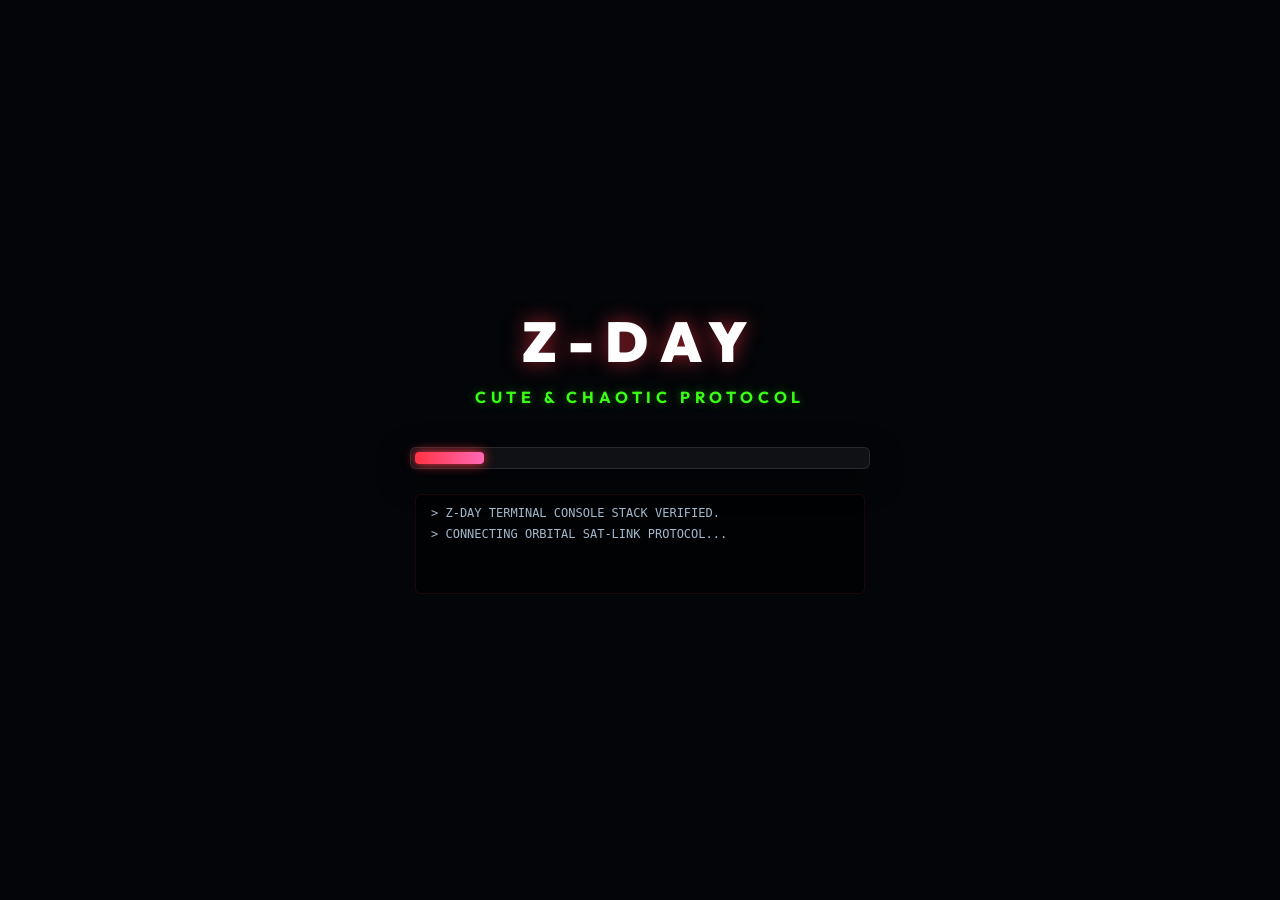
==== index.html @ b93581bf "Upload index.html" ====
<!DOCTYPE html>
<html lang="en">
<head>
    <meta charset="UTF-8">
    <meta name="viewport" content="width=device-width, initial-scale=1.0">
    <title>Z-Day: Cute & Chaotic - COD Zombies Edition</title>
    
    <!-- Google Fonts -->
    <link rel="preconnect" href="https://fonts.googleapis.com">
    <link rel="preconnect" href="https://fonts.gstatic.com" crossorigin>
    <link href="https://fonts.googleapis.com/css2?family=Outfit:wght@300;400;500;600;700;800;900&display=swap" rel="stylesheet">
    
    <style>
        :root {
            --bg-dark: #05080c;
            --bg-panel: rgba(12, 18, 30, 0.82);
            --accent-red: #ff3344;
            --accent-green: #39ff14;
            --accent-gold: #c5a059;
            --accent-pink: #ff69b4;
            --text-light: #f1f5f9;
            --text-muted: #64748b;
            --border-color: rgba(255, 51, 68, 0.15);
            --transition-smooth: all 0.25s cubic-bezier(0.16, 1, 0.3, 1);
        }

        body {
            margin: 0;
            padding: 0;
            background-color: var(--bg-dark);
            color: var(--text-light);
            font-family: 'Outfit', sans-serif;
            min-height: 100vh;
            overflow: hidden;
            user-select: none;
            background-image: 
                radial-gradient(circle at 50% 50%, rgba(255, 51, 68, 0.03) 0%, transparent 80%),
                radial-gradient(circle at 10% 90%, rgba(57, 255, 20, 0.02) 0%, transparent 60%);
        }

        /* Screen States */
        .screen {
            position: fixed;
            top: 0;
            left: 0;
            width: 100%;
            height: 100%;
            display: flex;
            flex-direction: column;
            align-items: center;
            justify-content: center;
            z-index: 10;
            transition: opacity 0.5s ease, visibility 0.5s ease;
            box-sizing: border-box;
        }

        .screen.hidden {
            opacity: 0;
            visibility: hidden;
            pointer-events: none;
        }

        /* 1. LOADING SCREEN */
        #loading-screen {
            background-color: #030508;
            padding: 30px;
        }

        .loading-title-glow {
            font-size: 3.5rem;
            font-weight: 900;
            letter-spacing: 0.2em;
            text-transform: uppercase;
            margin: 0 0 10px 0;
            color: #FFF;
            text-shadow: 0 0 20px rgba(255, 51, 68, 0.6);
            text-align: center;
        }

        .loading-subtitle {
            font-size: 1rem;
            letter-spacing: 0.3em;
            text-transform: uppercase;
            color: var(--accent-green);
            margin: 0 0 40px 0;
            text-shadow: 0 0 10px rgba(57, 255, 20, 0.4);
            font-weight: 700;
        }

        .loader-container {
            width: 450px;
            background: rgba(255, 255, 255, 0.05);
            border: 1px solid rgba(255, 255, 255, 0.1);
            padding: 4px;
            border-radius: 6px;
            box-shadow: 0 10px 30px rgba(0,0,0,0.5);
            margin-bottom: 25px;
        }

        .loader-fill {
            height: 12px;
            width: 0%;
            background: linear-gradient(90deg, var(--accent-red), var(--accent-pink));
            border-radius: 4px;
            box-shadow: 0 0 12px var(--accent-red);
            transition: width 0.1s linear;
        }

        .console-log {
            width: 450px;
            height: 100px;
            background: rgba(0, 0, 0, 0.6);
            border: 1px solid rgba(255, 51, 68, 0.1);
            border-radius: 6px;
            padding: 10px 15px;
            box-sizing: border-box;
            font-family: monospace;
            font-size: 0.75rem;
            color: #a3b8cc;
            overflow-y: hidden;
            display: flex;
            flex-direction: column;
            gap: 4px;
        }

        .console-line {
            margin: 0;
            line-height: 1.4;
        }

        .console-line.green {
            color: var(--accent-green);
        }

        /* 2. ARSENAL SELECTOR SCREEN */
        #selector-screen, #char-select-screen {
            background-color: rgba(3, 5, 8, 0.96);
            overflow-y: auto;
            justify-content: flex-start;
            padding: 40px 20px;
        }

        .selector-header {
            text-align: center;
            margin-bottom: 30px;
        }

        .selector-header h2 {
            font-size: 2.2rem;
            font-weight: 800;
            text-transform: uppercase;
            letter-spacing: 0.1em;
            margin: 0;
            color: #FFF;
            text-shadow: 0 0 15px rgba(255,51,68,0.3);
        }

        .selector-header p {
            color: var(--text-muted);
            margin: 8px 0 0 0;
            font-size: 0.95rem;
        }

        .selection-grid {
            display: grid;
            grid-template-columns: 1fr;
            gap: 30px;
            width: 100%;
            max-width: 950px;
            margin-bottom: 35px;
        }

        @media (min-width: 768px) {
            .selection-grid {
                grid-template-columns: 1fr 1fr;
            }
        }

        .selection-section {
            background: var(--bg-panel);
            border: 2px solid var(--border-color);
            border-radius: 16px;
            padding: 24px;
            box-shadow: 0 20px 40px rgba(0,0,0,0.6);
            display: flex;
            flex-direction: column;
            gap: 16px;
        }

        .section-title-tag {
            font-size: 0.72rem;
            font-weight: 800;
            text-transform: uppercase;
            letter-spacing: 0.15em;
            color: var(--accent-gold);
            border-bottom: 1px dashed rgba(197, 160, 89, 0.2);
            padding-bottom: 8px;
            margin: 0;
        }

        /* Characters display */
        .char-options {
            display: flex;
            gap: 16px;
        }

        .char-card {
            flex: 1;
            background: rgba(0, 0, 0, 0.4);
            border: 1.5px solid rgba(255, 255, 255, 0.05);
            border-radius: 10px;
            padding: 16px;
            cursor: pointer;
            text-align: center;
            transition: var(--transition-smooth);
            display: flex;
            flex-direction: column;
            align-items: center;
            gap: 10px;
        }

        .char-card:hover {
            border-color: rgba(255, 255, 255, 0.2);
            transform: translateY(-2px);
            background: rgba(255,255,255,0.02);
        }

        .char-card.selected#char-red-bird {
            border-color: var(--accent-red);
            background: rgba(255, 51, 68, 0.05);
            box-shadow: 0 0 20px rgba(255, 51, 68, 0.15);
        }

        .char-card.selected#char-hello-kitty {
            border-color: var(--accent-pink);
            background: rgba(255, 105, 180, 0.05);
            box-shadow: 0 0 20px rgba(255, 105, 180, 0.15);
        }

        .char-card.selected#char-isabelle {
            border-color: var(--accent-green);
            background: rgba(57, 255, 20, 0.05);
            box-shadow: 0 0 20px rgba(57, 255, 20, 0.15);
        }

        .char-card.selected#char-black-bird {
            border-color: #ffa500;
            background: rgba(255, 165, 0, 0.05);
            box-shadow: 0 0 20px rgba(255, 165, 0, 0.15);
        }

        .char-card.selected#char-sonic {
            border-color: #00F3FF;
            background: rgba(0, 243, 255, 0.05);
            box-shadow: 0 0 20px rgba(0, 243, 255, 0.15);
        }

        .char-card.selected#char-tom-nook {
            border-color: var(--accent-gold);
            background: rgba(197, 160, 89, 0.05);
            box-shadow: 0 0 20px rgba(197, 160, 89, 0.15);
        }

        .char-icon-preview {
            width: 50px;
            height: 50px;
            position: relative;
        }

        .char-name {
            font-weight: 700;
            font-size: 0.95rem;
            color: #FFF;
        }

        .char-desc {
            font-size: 0.75rem;
            color: var(--text-muted);
            line-height: 1.4;
            margin: 0;
        }

        /* Weapons options */
        .weapon-card {
            background: rgba(0, 0, 0, 0.4);
            border: 1.5px solid rgba(255, 255, 255, 0.05);
            border-radius: 10px;
            padding: 14px 18px;
            cursor: pointer;
            transition: var(--transition-smooth);
            display: flex;
            justify-content: space-between;
            align-items: center;
            gap: 12px;
        }

        .weapon-card:hover {
            border-color: rgba(255, 255, 255, 0.2);
            background: rgba(255,255,255,0.02);
        }

        .weapon-card.selected {
            border-color: var(--accent-green);
            background: rgba(57, 255, 20, 0.04);
            box-shadow: 0 0 20px rgba(57, 255, 20, 0.1);
        }

        .weapon-info-block {
            display: flex;
            flex-direction: column;
            gap: 4px;
        }

        .weapon-title {
            font-weight: 700;
            font-size: 0.95rem;
            color: #FFF;
            margin: 0;
        }

        .weapon-tagline {
            font-size: 0.72rem;
            color: var(--text-muted);
            margin: 0;
        }

        .weapon-stat-visuals {
            display: flex;
            flex-direction: column;
            gap: 6px;
            width: 140px;
            background: rgba(0, 0, 0, 0.3);
            border-radius: 6px;
            padding: 8px 10px;
            border: 1px solid rgba(255, 255, 255, 0.02);
        }

        .weapon-stat-row {
            display: flex;
            justify-content: space-between;
            align-items: center;
            font-size: 0.65rem;
            color: var(--text-muted);
            font-weight: 700;
            text-transform: uppercase;
        }

        .weapon-stat-bar-container {
            height: 3px;
            background: rgba(255, 255, 255, 0.1);
            border-radius: 2px;
            width: 100%;
            margin-top: 2px;
            overflow: hidden;
        }

        .weapon-stat-bar-fill {
            height: 100%;
            background-color: var(--accent-gold);
            border-radius: 2px;
        }

        .weapon-card.selected .weapon-stat-bar-fill {
            background-color: var(--accent-green);
        }

        /* Action Launch Button */
        .launch-btn {
            background: var(--accent-red);
            color: #030508;
            border: none;
            padding: 16px 50px;
            font-size: 1.1rem;
            font-weight: 800;
            border-radius: 8px;
            cursor: pointer;
            transition: var(--transition-smooth);
            text-transform: uppercase;
            letter-spacing: 0.1em;
            box-shadow: 0 6px 25px rgba(255, 51, 68, 0.3);
            display: inline-flex;
            align-items: center;
            gap: 8px;
        }

        .launch-btn:hover {
            background: #ff5566;
            transform: translateY(-2px);
            box-shadow: 0 8px 30px rgba(255, 51, 68, 0.5);
        }

        .launch-btn:active {
            transform: translateY(0);
        }

        /* 3. GAMEPLAY SCREEN */
        #game-screen {
            background-color: #030406;
            padding: 15px;
            display: flex;
            flex-direction: column;
            justify-content: flex-start;
        }

        .game-layout {
            display: grid;
            grid-template-columns: 800px;
            gap: 20px;
            margin: 0 auto;
            position: relative;
        }

        .arena-container {
            background: rgba(0, 0, 0, 0.7);
            border: 2px solid rgba(255, 255, 255, 0.05);
            box-shadow: 0 25px 60px rgba(0,0,0,0.8);
            border-radius: 12px;
            overflow: hidden;
            width: 800px;
            height: 600px;
            position: relative;
        }

        #game-canvas {
            display: block;
            width: 100%;
            height: 100%;
            cursor: crosshair;
        }

        /* Gameplay Top HUD */
        .hud-overlay {
            position: absolute;
            top: 20px;
            left: 20px;
            right: 20px;
            display: flex;
            justify-content: space-between;
            align-items: flex-start;
            pointer-events: none;
            z-index: 5;
        }

        .hud-left {
            display: flex;
            align-items: center;
            gap: 15px;
            background: rgba(8, 12, 20, 0.75);
            border: 1px solid var(--border-color);
            padding: 12px 20px;
            border-radius: 10px;
            backdrop-filter: blur(8px);
        }

        .hud-avatar {
            width: 40px;
            height: 40px;
            position: relative;
        }

        .hud-health-block {
            display: flex;
            flex-direction: column;
            gap: 4px;
        }

        .hud-health-label {
            font-size: 0.65rem;
            font-weight: 700;
            text-transform: uppercase;
            letter-spacing: 0.1em;
            color: var(--text-muted);
        }

        .health-bar-container {
            width: 160px;
            height: 8px;
            background: rgba(255, 255, 255, 0.08);
            border-radius: 4px;
            overflow: hidden;
            border: 1px solid rgba(255, 255, 255, 0.05);
        }

        .health-bar-fill {
            height: 100%;
            width: 100%;
            background: linear-gradient(90deg, #ff3344, #ff5566);
            box-shadow: 0 0 10px var(--accent-red);
            border-radius: 4px;
            transition: width 0.15s ease;
        }

        .hud-right {
            display: flex;
            flex-direction: column;
            align-items: flex-end;
            gap: 8px;
        }

        .hud-stat-box {
            background: rgba(8, 12, 20, 0.75);
            border: 1px solid var(--border-color);
            padding: 10px 16px;
            border-radius: 8px;
            backdrop-filter: blur(8px);
            display: flex;
            flex-direction: column;
            align-items: flex-end;
            min-width: 100px;
        }

        .hud-stat-label {
            font-size: 0.6rem;
            font-weight: 700;
            text-transform: uppercase;
            letter-spacing: 0.15em;
            color: var(--text-muted);
        }

        .hud-stat-value {
            font-size: 1.25rem;
            font-weight: 800;
            color: #FFF;
        }

        .hud-stat-value.digital {
            font-family: monospace;
            color: var(--accent-green);
            text-shadow: 0 0 10px rgba(57, 255, 20, 0.35);
        }

        /* Gameplay bottom HUD elements */
        .hud-bottom-overlay {
            position: absolute;
            bottom: 20px;
            left: 20px;
            right: 20px;
            display: flex;
            justify-content: space-between;
            align-items: flex-end;
            pointer-events: none;
            z-index: 5;
        }

        .hud-weapon-box {
            background: rgba(8, 12, 20, 0.75);
            border: 1px solid var(--border-color);
            padding: 12px 20px;
            border-radius: 10px;
            backdrop-filter: blur(8px);
            display: flex;
            align-items: center;
            gap: 15px;
        }

        .hud-weapon-details {
            display: flex;
            flex-direction: column;
        }

        .hud-weapon-name {
            font-weight: 800;
            font-size: 0.95rem;
            color: #FFF;
            text-transform: uppercase;
            letter-spacing: 0.02em;
        }

        .hud-ammo {
            font-family: monospace;
            font-size: 1.4rem;
            font-weight: 800;
            color: var(--accent-green);
            text-shadow: 0 0 8px rgba(57, 255, 20, 0.4);
            margin-top: 2px;
        }

        .hud-reload-warning {
            font-size: 0.75rem;
            font-weight: 700;
            color: var(--accent-red);
            text-transform: uppercase;
            letter-spacing: 0.08em;
            animation: warningPulse 0.5s infinite alternate;
        }

        @keyframes warningPulse {
            from { opacity: 0.3; }
            to { opacity: 1; }
        }

        .hud-wave-indicator {
            background: rgba(231, 76, 60, 0.1);
            border: 1px solid rgba(231, 76, 60, 0.3);
            border-radius: 10px;
            padding: 12px 24px;
            backdrop-filter: blur(8px);
            display: flex;
            flex-direction: column;
            align-items: center;
            min-width: 110px;
        }

        .hud-wave-title {
            font-size: 0.65rem;
            font-weight: 800;
            color: var(--accent-red);
            letter-spacing: 0.2em;
            text-transform: uppercase;
        }

        .hud-wave-number {
            font-size: 2.2rem;
            font-weight: 900;
            color: var(--accent-red);
            text-shadow: 0 0 15px rgba(255, 51, 68, 0.5);
            line-height: 1;
            margin-top: 4px;
        }

        /* Power Up Announcer Notification */
        .powerup-announcer {
            position: absolute;
            top: 130px;
            left: 50%;
            transform: translateX(-50%);
            background: rgba(57, 255, 20, 0.12);
            border: 1.5px solid var(--accent-green);
            box-shadow: 0 0 20px rgba(57, 255, 20, 0.15);
            color: var(--accent-green);
            padding: 8px 24px;
            border-radius: 20px;
            font-weight: 800;
            text-transform: uppercase;
            font-size: 0.85rem;
            letter-spacing: 0.15em;
            pointer-events: none;
            opacity: 0;
            transition: opacity 0.3s ease;
            z-index: 8;
        }

        .powerup-announcer.active {
            opacity: 1;
        }

        /* Intermission HUD countdown */
        .hud-intermission {
            position: absolute;
            top: 40%;
            left: 50%;
            transform: translate(-50%, -50%);
            text-align: center;
            pointer-events: none;
            z-index: 4;
            opacity: 0;
            transition: opacity 0.3s ease;
        }

        .hud-intermission.active {
            opacity: 1;
        }

        .intermission-label {
            font-size: 0.85rem;
            color: var(--accent-green);
            letter-spacing: 0.2em;
            text-transform: uppercase;
            font-weight: 800;
            text-shadow: 0 0 10px rgba(57, 255, 20, 0.5);
        }

        .intermission-timer {
            font-size: 4rem;
            font-weight: 900;
            color: var(--text-light);
            text-shadow: 0 0 25px rgba(255,255,255,0.4);
            line-height: 1;
            margin-top: 5px;
        }

        /* Game Over overlay screen */
        .gameover-overlay {
            position: absolute;
            top: 0;
            left: 0;
            width: 100%;
            height: 100%;
            background: rgba(3, 5, 8, 0.95);
            display: flex;
            flex-direction: column;
            align-items: center;
            justify-content: center;
            z-index: 10;
            opacity: 0;
            pointer-events: none;
            transition: opacity 0.5s ease;
        }

        .gameover-overlay.active {
            opacity: 1;
            pointer-events: auto;
        }

        .gameover-title {
            font-size: 4rem;
            font-weight: 900;
            color: var(--accent-red);
            text-shadow: 0 0 30px rgba(255, 51, 68, 0.85);
            text-transform: uppercase;
            letter-spacing: 0.1em;
            margin: 0 0 5px 0;
        }

        .gameover-subtitle {
            font-size: 1.1rem;
            font-weight: 700;
            color: var(--text-muted);
            text-transform: uppercase;
            letter-spacing: 0.2em;
            margin: 0 0 35px 0;
        }

        .gameover-stats-grid {
            display: grid;
            grid-template-columns: 1fr 1fr;
            gap: 15px;
            width: 320px;
            margin-bottom: 40px;
        }

        .gameover-stat-card {
            background: rgba(255,255,255,0.02);
            border: 1px solid rgba(255,255,255,0.05);
            border-radius: 8px;
            padding: 12px;
            text-align: center;
        }

        .gameover-stat-lbl {
            font-size: 0.65rem;
            font-weight: 700;
            color: var(--text-muted);
            text-transform: uppercase;
            letter-spacing: 0.08em;
            margin-bottom: 4px;
        }

        .gameover-stat-val {
            font-size: 1.4rem;
            font-weight: 800;
            color: #FFF;
        }

        .gameover-stat-val.gold {
            color: var(--accent-gold);
            text-shadow: 0 0 8px rgba(197, 160, 89, 0.4);
        }

        .gameover-actions {
            display: flex;
            gap: 15px;
        }

        .gameover-btn {
            background: transparent;
            border: 2px solid var(--accent-red);
            color: var(--accent-red);
            padding: 12px 30px;
            font-size: 0.95rem;
            font-weight: 700;
            border-radius: 6px;
            cursor: pointer;
            text-transform: uppercase;
            letter-spacing: 0.05em;
            transition: var(--transition-smooth);
        }

        .gameover-btn:hover {
            background: var(--accent-red);
            color: #030508;
            box-shadow: 0 0 15px rgba(255, 51, 68, 0.4);
        }

        .gameover-btn.gold {
            border-color: var(--accent-gold);
            color: var(--accent-gold);
        }

        .gameover-btn.gold:hover {
            background: var(--accent-gold);
            color: #030508;
            box-shadow: 0 0 15px rgba(197, 160, 89, 0.4);
        }
    </style>
</head>
<body>

    <!-- 1. LOADING SCREEN -->
    <div class="screen" id="loading-screen">
        <h1 class="loading-title-glow">Z-DAY</h1>
        <p class="loading-subtitle">Cute & Chaotic Protocol</p>
        
        <div class="loader-container">
            <div class="loader-fill" id="loader-fill"></div>
        </div>

        <div class="console-log" id="console-log">
            <!-- Populated dynamically via JS -->
        </div>
    </div>

    <!-- 2. WEAPON SELECTOR SCREEN -->
    <div class="screen hidden" id="selector-screen">
        <div class="selector-header">
            <h2>Select Your Firepower</h2>
            <p>Establish primary weapon payload and core ballistic profile</p>
        </div>

        <div style="max-width: 500px; width: 100%; margin-bottom: 35px;">
            <div class="selection-section">
                <h3 class="section-title-tag">Weapon Arsenal</h3>
                <div class="control-group" style="display: flex; flex-direction: column; gap: 12px;">
                    
                    <!-- Weapon 1: Carbine -->
                    <div class="weapon-card selected" id="weap-carbine" onclick="selectWeapon('carbine')">
                        <div class="weapon-info-block">
                            <h4 class="weapon-title">Red Bird Carbine</h4>
                            <p class="weapon-tagline">Semi-Automatic. Heavy impact bullets.</p>
                        </div>
                        <div class="weapon-stat-visuals">
                            <div class="weapon-stat-row">Damage <span class="slider-value">80</span></div>
                            <div class="weapon-stat-bar-container"><div class="weapon-stat-bar-fill" style="width: 80%;"></div></div>
                            
                            <div class="weapon-stat-row" style="margin-top: 6px;">Fire Rate <span class="slider-value">3/s</span></div>
                            <div class="weapon-stat-bar-container"><div class="weapon-stat-bar-fill" style="width: 35%;"></div></div>
                        </div>
                    </div>

                    <!-- Weapon 2: SMG Blaster -->
                    <div class="weapon-card" id="weap-blaster" onclick="selectWeapon('blaster')">
                        <div class="weapon-info-block">
                            <h4 class="weapon-title">Kitty Bubble SMG</h4>
                            <p class="weapon-tagline">Fully Automatic. Rapid bubble bursts.</p>
                        </div>
                        <div class="weapon-stat-visuals">
                            <div class="weapon-stat-row">Damage <span class="slider-value">30</span></div>
                            <div class="weapon-stat-bar-container"><div class="weapon-stat-bar-fill" style="width: 30%;"></div></div>
                            
                            <div class="weapon-stat-row" style="margin-top: 6px;">Fire Rate <span class="slider-value">10/s</span></div>
                            <div class="weapon-stat-bar-container"><div class="weapon-stat-bar-fill" style="width: 90%;"></div></div>
                        </div>
                    </div>

                    <!-- Weapon 3: Bazooka -->
                    <div class="weapon-card" id="weap-bazooka" onclick="selectWeapon('bazooka')">
                        <div class="weapon-info-block">
                            <h4 class="weapon-title">Sling-Shot Bazooka</h4>
                            <p class="weapon-tagline">Volatile Explosives. Slow reload.</p>
                        </div>
                        <div class="weapon-stat-visuals">
                            <div class="weapon-stat-row">Damage <span class="slider-value">250</span></div>
                            <div class="weapon-stat-bar-container"><div class="weapon-stat-bar-fill" style="width: 100%;"></div></div>
                            
                            <div class="weapon-stat-row" style="margin-top: 6px;">Fire Rate <span class="slider-value">0.8/s</span></div>
                            <div class="weapon-stat-bar-container"><div class="weapon-stat-bar-fill" style="width: 10%;"></div></div>
                        </div>
                    </div>

                </div>
            </div>
        </div>

        <button class="launch-btn" onclick="goToCharacterSelect()">Select Operative &rarr;</button>
    </div>

    <!-- 2.5. CHARACTER SELECTOR SCREEN -->
    <div class="screen hidden" id="char-select-screen">
        <div class="selector-header">
            <h2>Select Your Operative</h2>
            <p>Establish tactical character signature and passive combat power-ups</p>
        </div>

        <div style="max-width: 950px; width: 100%; margin-bottom: 35px; box-sizing: border-box; padding: 0 10px;">
            <div class="selection-section">
                <h3 class="section-title-tag">Operative Registry</h3>
                <div class="char-options" style="display: grid; grid-template-columns: repeat(auto-fit, minmax(260px, 1fr)); gap: 20px;">
                    
                    <!-- Card 1: Red Bird -->
                    <div class="char-card selected" id="char-red-bird" onclick="selectChar('red-bird')">
                        <div class="char-icon-preview">
                            <canvas id="canvas-preview-red" width="50" height="50"></canvas>
                        </div>
                        <span class="char-name">Red Bird</span>
                        <p class="char-desc" style="margin-top: 6px; flex-grow: 1;">Furious leader of the flock. Channeling raw intensity and battle-hardened resolve.</p>
                        <div class="powerup-badge" style="margin-top: 15px; padding: 6px 10px; background: rgba(255, 51, 68, 0.12); border: 1px solid rgba(255, 51, 68, 0.25); border-radius: 6px; font-size: 0.75rem; color: #ff3344; font-weight: 700; width: 100%; box-sizing: border-box;">
                            ⚡ Anger Boost: Fire rate +35% below 50% HP
                        </div>
                    </div>

                    <!-- Card 2: Hello Kitty -->
                    <div class="char-card" id="char-hello-kitty" onclick="selectChar('hello-kitty')">
                        <div class="char-icon-preview">
                            <canvas id="canvas-preview-kitty" width="50" height="50"></canvas>
                        </div>
                        <span class="char-name">Hello Kitty</span>
                        <p class="char-desc" style="margin-top: 6px; flex-grow: 1;">Spreads happiness and friendship. Keeps her absolute composure in chaotic environments.</p>
                        <div class="powerup-badge" style="margin-top: 15px; padding: 6px 10px; background: rgba(255, 105, 180, 0.12); border: 1px solid rgba(255, 105, 180, 0.25); border-radius: 6px; font-size: 0.75rem; color: #ff69b4; font-weight: 700; width: 100%; box-sizing: border-box;">
                            💖 Sweet Healing: +20% HP drop rate & +15% heal amount
                        </div>
                    </div>

                    <!-- Card 3: Isabelle -->
                    <div class="char-card" id="char-isabelle" onclick="selectChar('isabelle')">
                        <div class="char-icon-preview">
                            <canvas id="canvas-preview-isabelle" width="50" height="50"></canvas>
                        </div>
                        <span class="char-name">Isabelle</span>
                        <p class="char-desc" style="margin-top: 6px; flex-grow: 1;">The helpful secretary from Animal Crossing. Highly organized and exceptionally nimble in a pinch.</p>
                        <div class="powerup-badge" style="margin-top: 15px; padding: 6px 10px; background: rgba(57, 255, 20, 0.12); border: 1px solid rgba(57, 255, 20, 0.25); border-radius: 6px; font-size: 0.75rem; color: #39ff14; font-weight: 700; width: 100%; box-sizing: border-box;">
                            🎒 Town Support: Speed +20% & Reload +15%
                        </div>
                    </div>

                    <!-- Card 4: Black Bird -->
                    <div class="char-card" id="char-black-bird" onclick="selectChar('black-bird')">
                        <div class="char-icon-preview">
                            <canvas id="canvas-preview-black" width="50" height="50"></canvas>
                        </div>
                        <span class="char-name">Black Bird</span>
                        <p class="char-desc" style="margin-top: 6px; flex-grow: 1;">The volatile explosive expert of the flock. Adds kinetic explosive payloads to standard ammunition.</p>
                        <div class="powerup-badge" style="margin-top: 15px; padding: 6px 10px; background: rgba(255, 165, 0, 0.12); border: 1px solid rgba(255, 165, 0, 0.25); border-radius: 6px; font-size: 0.75rem; color: #ffa500; font-weight: 700; width: 100%; box-sizing: border-box;">
                            💥 Volatile Force: 25% mini explosive chance & +40% blast radius
                        </div>
                    </div>

                    <!-- Card 5: Sonic -->
                    <div class="char-card" id="char-sonic" onclick="selectChar('sonic')">
                        <div class="char-icon-preview">
                            <canvas id="canvas-preview-sonic" width="50" height="50"></canvas>
                        </div>
                        <span class="char-name">Sonic</span>
                        <p class="char-desc" style="margin-top: 6px; flex-grow: 1;">The blue blur. Equipped with ring shielding technology that negates damage and creates kinetic space.</p>
                        <div class="powerup-badge" style="margin-top: 15px; padding: 6px 10px; background: rgba(0, 243, 255, 0.12); border: 1px solid rgba(0, 243, 255, 0.25); border-radius: 6px; font-size: 0.75rem; color: #00F3FF; font-weight: 700; width: 100%; box-sizing: border-box;">
                            🌀 Ring Shield: Negates first enemy hit (Regens after 10s of safety)
                        </div>
                    </div>

                    <!-- Card 6: Tom Nook -->
                    <div class="char-card" id="char-tom-nook" onclick="selectChar('tom-nook')">
                        <div class="char-icon-preview">
                            <canvas id="canvas-preview-nook" width="50" height="50"></canvas>
                        </div>
                        <span class="char-name">Tom Nook</span>
                        <p class="char-desc" style="margin-top: 6px; flex-grow: 1;">The business tycoon from Animal Crossing. Always charging bells but helps you rake them in.</p>
                        <div class="powerup-badge" style="margin-top: 15px; padding: 6px 10px; background: rgba(197, 160, 89, 0.12); border: 1px solid rgba(197, 160, 89, 0.25); border-radius: 6px; font-size: 0.75rem; color: #c5a059; font-weight: 700; width: 100%; box-sizing: border-box;">
                            💰 Bells Magnet: +10% points & power-up pickup radius +60px
                        </div>
                    </div>

                </div>
            </div>
        </div>

        <div style="display: flex; gap: 20px;">
            <button class="launch-btn" style="background: rgba(255,255,255,0.05); color: #FFF; border: 1.5px solid rgba(255,255,255,0.15); box-shadow: none;" onclick="goToWeaponSelect()">&larr; Back</button>
            <button class="launch-btn" onclick="startGame()">Deploy to Arena &rarr;</button>
        </div>
    </div>

    <!-- 3. GAMEPLAY SCREEN -->
    <div class="screen hidden" id="game-screen">
        <div class="game-layout">
            
            <div class="arena-container">
                <canvas id="game-canvas"></canvas>

                <!-- HUD TOP Overlay -->
                <div class="hud-overlay">
                    <div class="hud-left">
                        <div class="hud-avatar">
                            <canvas id="hud-avatar-canvas" width="40" height="40"></canvas>
                        </div>
                        <div class="hud-health-block">
                            <span class="hud-health-label">Vitals Health</span>
                            <div class="health-bar-container">
                                <div class="health-bar-fill" id="health-bar-fill"></div>
                            </div>
                        </div>
                    </div>

                    <div class="hud-right">
                        <div class="hud-stat-box">
                            <span class="hud-stat-label">Total Score</span>
                            <span class="hud-stat-value digital" id="hud-score-value">0</span>
                        </div>
                    </div>
                </div>

                <!-- Power Up Announcer Notification -->
                <div class="powerup-announcer" id="powerup-announcer">DOUBLE POINTS!</div>

                <!-- Intermission counter -->
                <div class="hud-intermission" id="hud-intermission">
                    <span class="intermission-label">Next Wave Spawning</span>
                    <div class="intermission-timer" id="intermission-timer">5</div>
                </div>

                <!-- HUD BOTTOM Overlay -->
                <div class="hud-bottom-overlay">
                    <div class="hud-weapon-box">
                        <div class="hud-weapon-details">
                            <span class="hud-weapon-name" id="hud-weapon-name">Red Bird Carbine</span>
                            <div class="hud-ammo" id="hud-ammo">15 / 120</div>
                        </div>
                    </div>

                    <div class="hud-wave-indicator">
                        <span class="hud-wave-title">Z-Wave</span>
                        <span class="hud-wave-number" id="hud-wave-number">1</span>
                    </div>
                </div>

                <!-- Game Over Overlay Screen -->
                <div class="gameover-overlay" id="gameover-screen">
                    <h2 class="gameover-title">Decimated</h2>
                    <p class="gameover-subtitle">Zombie Biomass Overwhelmed Your Coordinates</p>
                    
                    <div class="gameover-stats-grid">
                        <div class="gameover-stat-card">
                            <span class="gameover-stat-lbl">Final Wave Survived</span>
                            <span class="gameover-stat-val" id="go-wave">1</span>
                        </div>
                        <div class="gameover-stat-card">
                            <span class="gameover-stat-lbl">Points Transmitted</span>
                            <span class="gameover-stat-val gold" id="go-score">0</span>
                        </div>
                    </div>

                    <div class="gameover-actions">
                        <button class="gameover-btn gold" onclick="relaunchSelector()">Arsenal Options</button>
                        <button class="gameover-btn" onclick="restartMatch()">Deploy Again</button>
                    </div>
                </div>

            </div>

        </div>
    </div>

    <!-- Gameplay Controller Script -->
    <script>
        // --- Web Audio Synthesizer Engine ---
        class SoundEngine {
            constructor() {
                this.ctx = null;
                this.enabled = false;
            }

            init() {
                if (this.ctx) return;
                const AudioContextClass = window.AudioContext || window.webkitAudioContext;
                this.ctx = new AudioContextClass();
                this.enabled = true;
            }

            playShoot(type) {
                if (!this.enabled || !this.ctx) return;
                const now = this.ctx.currentTime;
                const osc = this.ctx.createOscillator();
                const gain = this.ctx.createGain();
                
                if (type === 'carbine') {
                    // Snap snap
                    osc.type = 'triangle';
                    osc.frequency.setValueAtTime(600, now);
                    osc.frequency.exponentialRampToValueAtTime(80, now + 0.12);
                    gain.gain.setValueAtTime(0.3, now);
                    gain.gain.exponentialRampToValueAtTime(0.01, now + 0.12);
                    osc.connect(gain);
                    gain.connect(this.ctx.destination);
                    osc.start();
                    osc.stop(now + 0.15);
                } else if (type === 'blaster') {
                    // Cute pop
                    osc.type = 'sine';
                    osc.frequency.setValueAtTime(800, now);
                    osc.frequency.exponentialRampToValueAtTime(250, now + 0.08);
                    gain.gain.setValueAtTime(0.18, now);
                    gain.gain.exponentialRampToValueAtTime(0.01, now + 0.08);
                    osc.connect(gain);
                    gain.connect(this.ctx.destination);
                    osc.start();
                    osc.stop(now + 0.1);
                } else if (type === 'bazooka') {
                    // Deep boom explosion rumble
                    osc.type = 'sawtooth';
                    osc.frequency.setValueAtTime(180, now);
                    osc.frequency.linearRampToValueAtTime(20, now + 0.45);
                    gain.gain.setValueAtTime(0.4, now);
                    gain.gain.exponentialRampToValueAtTime(0.01, now + 0.45);
                    
                    // Lowpass filter for muffled explosion
                    const lp = this.ctx.createBiquadFilter();
                    lp.type = 'lowpass';
                    lp.frequency.setValueAtTime(200, now);
                    
                    osc.connect(lp);
                    lp.connect(gain);
                    gain.connect(this.ctx.destination);
                    
                    osc.start();
                    osc.stop(now + 0.5);
                }
            }

            playHit() {
                if (!this.enabled || !this.ctx) return;
                const now = this.ctx.currentTime;
                const osc = this.ctx.createOscillator();
                const gain = this.ctx.createGain();
                
                // Slurpy squish hit
                osc.type = 'triangle';
                osc.frequency.setValueAtTime(200, now);
                osc.frequency.linearRampToValueAtTime(50, now + 0.1);
                gain.gain.setValueAtTime(0.15, now);
                gain.gain.exponentialRampToValueAtTime(0.01, now + 0.15);
                
                osc.connect(gain);
                gain.connect(this.ctx.destination);
                osc.start();
                osc.stop(now + 0.15);
            }

            playReload() {
                if (!this.enabled || !this.ctx) return;
                const now = this.ctx.currentTime;
                // Double click
                const makeClick = (delay, pitch) => {
                    const osc = this.ctx.createOscillator();
                    const gain = this.ctx.createGain();
                    osc.type = 'triangle';
                    osc.frequency.setValueAtTime(pitch, now + delay);
                    gain.gain.setValueAtTime(0.1, now + delay);
                    gain.gain.exponentialRampToValueAtTime(0.01, now + delay + 0.05);
                    osc.connect(gain);
                    gain.connect(this.ctx.destination);
                    osc.start(now + delay);
                    osc.stop(now + delay + 0.06);
                }
                makeClick(0, 300);
                makeClick(0.15, 450);
            }

            playPowerUp() {
                if (!this.enabled || !this.ctx) return;
                const now = this.ctx.currentTime;
                const osc = this.ctx.createOscillator();
                const gain = this.ctx.createGain();
                // Arpeggio chime
                osc.type = 'sine';
                osc.frequency.setValueAtTime(440, now);
                osc.frequency.setValueAtTime(554.37, now + 0.1);
                osc.frequency.setValueAtTime(659.25, now + 0.2);
                osc.frequency.setValueAtTime(880, now + 0.3);
                gain.gain.setValueAtTime(0.15, now);
                gain.gain.exponentialRampToValueAtTime(0.01, now + 0.45);
                osc.connect(gain);
                gain.connect(this.ctx.destination);
                osc.start();
                osc.stop(now + 0.5);
            }

            playGameOver() {
                if (!this.enabled || !this.ctx) return;
                const now = this.ctx.currentTime;
                const osc = this.ctx.createOscillator();
                const gain = this.ctx.createGain();
                
                // Low pitched descending sweep
                osc.type = 'sawtooth';
                osc.frequency.setValueAtTime(100, now);
                osc.frequency.exponentialRampToValueAtTime(30, now + 1.2);
                gain.gain.setValueAtTime(0.3, now);
                gain.gain.exponentialRampToValueAtTime(0.01, now + 1.2);
                
                const lp = this.ctx.createBiquadFilter();
                lp.type = 'lowpass';
                lp.frequency.setValueAtTime(150, now);
                
                osc.connect(lp);
                lp.connect(gain);
                gain.connect(this.ctx.destination);
                
                osc.start();
                osc.stop(now + 1.3);
            }
        }

        const audio = new SoundEngine();

        // --- Character Canvas Previews ---
        function drawRedBirdPreview(canvasId) {
            const canv = document.getElementById(canvasId);
            if (!canv) return;
            const ctx = canv.getContext('2d');
            ctx.clearRect(0,0,50,50);
            
            // Red head body
            ctx.fillStyle = '#ff3344';
            ctx.beginPath();
            ctx.arc(25, 25, 18, 0, Math.PI * 2);
            ctx.fill();
            
            // Belly (white)
            ctx.fillStyle = '#f8fafc';
            ctx.beginPath();
            ctx.ellipse(25, 33, 12, 8, 0, 0, Math.PI * 2);
            ctx.fill();

            // Eyes
            ctx.fillStyle = '#FFF';
            ctx.beginPath();
            ctx.arc(19, 21, 4, 0, Math.PI * 2);
            ctx.arc(31, 21, 4, 0, Math.PI * 2);
            ctx.fill();
            ctx.fillStyle = '#000';
            ctx.beginPath();
            ctx.arc(20, 21, 1.8, 0, Math.PI * 2);
            ctx.arc(30, 21, 1.8, 0, Math.PI * 2);
            ctx.fill();

            // Eyebrows (V-shape angry)
            ctx.strokeStyle = '#000';
            ctx.lineWidth = 2.5;
            ctx.lineCap = 'round';
            ctx.beginPath();
            ctx.moveTo(14, 16); ctx.lineTo(23, 20);
            ctx.moveTo(36, 16); ctx.lineTo(27, 20);
            ctx.stroke();

            // Beak
            ctx.fillStyle = '#ffcc00';
            ctx.strokeStyle = '#d4aa00';
            ctx.lineWidth = 1;
            ctx.beginPath();
            ctx.moveTo(25, 23);
            ctx.lineTo(29, 29);
            ctx.lineTo(21, 29);
            ctx.closePath();
            ctx.fill();
            ctx.stroke();
        }

        function drawHelloKittyPreview(canvasId) {
            const canv = document.getElementById(canvasId);
            if (!canv) return;
            const ctx = canv.getContext('2d');
            ctx.clearRect(0,0,50,50);
            
            ctx.save();
            ctx.translate(25, 25);

            // Ears
            ctx.fillStyle = '#FFF';
            ctx.strokeStyle = '#334155';
            ctx.lineWidth = 1.5;
            
            ctx.beginPath();
            ctx.moveTo(-16, -5); ctx.lineTo(-17, -18); ctx.lineTo(-6, -11); // Left ear
            ctx.closePath();
            ctx.fill();
            ctx.stroke();
            
            ctx.beginPath();
            ctx.moveTo(6, -11); ctx.lineTo(17, -18); ctx.lineTo(16, -5); // Right ear
            ctx.closePath();
            ctx.fill();
            ctx.stroke();

            // White oval head
            ctx.fillStyle = '#FFF';
            ctx.beginPath();
            ctx.ellipse(0, 0, 18, 13, 0, 0, Math.PI * 2);
            ctx.fill();
            ctx.stroke();

            // Eyes (black dots)
            ctx.fillStyle = '#000';
            ctx.beginPath();
            ctx.arc(-7, 0, 2, 0, Math.PI * 2);
            ctx.arc(7, 0, 2, 0, Math.PI * 2);
            ctx.fill();

            // Nose (yellow dot)
            ctx.fillStyle = '#ffcc00';
            ctx.beginPath();
            ctx.arc(0, 4, 1.8, 0, Math.PI * 2);
            ctx.fill();

            // Whiskers
            ctx.strokeStyle = '#000';
            ctx.lineWidth = 1.2;
            ctx.beginPath();
            // Left whiskers
            ctx.moveTo(-12, 1); ctx.lineTo(-19, 0);
            ctx.moveTo(-12, 4); ctx.lineTo(-20, 5);
            // Right whiskers
            ctx.moveTo(12, 1); ctx.lineTo(19, 0);
            ctx.moveTo(12, 4); ctx.lineTo(20, 5);
            ctx.stroke();

            // Red bow on left ear
            ctx.fillStyle = '#ff3344';
            ctx.strokeStyle = '#000';
            ctx.lineWidth = 1;
            ctx.beginPath();
            ctx.arc(-11, -10, 2.5, 0, Math.PI * 2); // Center knot
            ctx.fill();
            ctx.stroke();
            // Left bow wing
            ctx.beginPath();
            ctx.ellipse(-15, -12, 4, 2.5, Math.PI/4, 0, Math.PI*2);
            ctx.fill();
            ctx.stroke();
            // Right bow wing
            ctx.beginPath();
            ctx.ellipse(-7, -8, 4, 2.5, Math.PI/4, 0, Math.PI*2);
            ctx.fill();
            ctx.stroke();

            ctx.restore();
        }

        function drawIsabellePreview(canvasId) {
            const canv = document.getElementById(canvasId);
            if (!canv) return;
            const ctx = canv.getContext('2d');
            ctx.clearRect(0,0,50,50);
            drawIsabelleHead(ctx, 25, 25, 16);
        }

        function drawBlackBirdPreview(canvasId) {
            const canv = document.getElementById(canvasId);
            if (!canv) return;
            const ctx = canv.getContext('2d');
            ctx.clearRect(0,0,50,50);
            drawBlackBirdHead(ctx, 25, 25, 16);
        }

        function drawSonicPreview(canvasId) {
            const canv = document.getElementById(canvasId);
            if (!canv) return;
            const ctx = canv.getContext('2d');
            ctx.clearRect(0,0,50,50);
            drawSonicHead(ctx, 25, 25, 16);
        }

        function drawTomNookPreview(canvasId) {
            const canv = document.getElementById(canvasId);
            if (!canv) return;
            const ctx = canv.getContext('2d');
            ctx.clearRect(0,0,50,50);
            drawTomNookHead(ctx, 25, 25, 16);
        }

        // Initialize previews on load
        window.addEventListener('load', () => {
            drawRedBirdPreview('canvas-preview-red');
            drawHelloKittyPreview('canvas-preview-kitty');
            drawIsabellePreview('canvas-preview-isabelle');
            drawBlackBirdPreview('canvas-preview-black');
            drawSonicPreview('canvas-preview-sonic');
            drawTomNookPreview('canvas-preview-nook');
            
            // Console log animation simulate
            runIntroLogs();
        });

        // --- Animated Intro Console logs ---
        const logLines = [
            "Z-DAY TERMINAL CONSOLE STACK VERIFIED.",
            "CONNECTING ORBITAL SAT-LINK PROTOCOL...",
            "LOADING ASSETS: RED BIRD VECTORS DETECTED.",
            "LOADING ASSETS: HELLO KITTY COGNITIVE MATRICES DETECTED.",
            "LOADING ASSETS: ISABELLE PARADIGM DEPLOYED.",
            "LOADING ASSETS: BLACK BIRD ORDNANCE INTEGRATED.",
            "LOADING ASSETS: SONIC VELOCITY VECTOR ESTABLISHED.",
            "LOADING ASSETS: TOM NOOK BELLS MAGNET ACTIVATED.",
            "WEAPON CHECK: RED BIRD CARBINE CONNECTED.",
            "WEAPON CHECK: HELLO KITTY SMG BUBBLE ENGINE ONLINE.",
            "WEAPON CHECK: EXPLOSIVE SLING-SHOT BAZOOKA INTEGRATED.",
            "DANGER: OUTPOST INFESTATION DETECTED.",
            "LOADOUT PROFILE AUTHORIZATION REQUIRED..."
        ];

        function runIntroLogs() {
            const logBox = document.getElementById('console-log');
            const fill = document.getElementById('loader-fill');
            let idx = 0;
            let percent = 0;

            const printLine = () => {
                if (idx < logLines.length) {
                    const el = document.createElement('p');
                    el.className = 'console-line';
                    if (idx > 4) el.classList.add('green');
                    el.textContent = `> ${logLines[idx]}`;
                    logBox.appendChild(el);
                    logBox.scrollTop = logBox.scrollHeight;
                    idx++;
                    
                    // Increment loader bar
                    percent = (idx / logLines.length) * 100;
                    fill.style.width = `${percent}%`;
                    
                    setTimeout(printLine, Math.random() * 400 + 200);
                } else {
                    // Switch screen
                    setTimeout(() => {
                        document.getElementById('loading-screen').classList.add('hidden');
                        document.getElementById('selector-screen').classList.remove('hidden');
                    }, 500);
                }
            };
            setTimeout(printLine, 300);
        }

        // --- Selection Variables & Logic ---
        let selectedCharacter = 'red-bird';
        let selectedWeapon = 'carbine';

        function selectChar(charId) {
            selectedCharacter = charId;
            document.querySelectorAll('.char-card').forEach(card => card.classList.remove('selected'));
            document.getElementById(`char-${charId}`).classList.add('selected');
        }

        function goToCharacterSelect() {
            document.getElementById('selector-screen').classList.add('hidden');
            document.getElementById('char-select-screen').classList.remove('hidden');
            
            // Draw selector previews to ensure canvas frames render
            drawRedBirdPreview('canvas-preview-red');
            drawHelloKittyPreview('canvas-preview-kitty');
            drawIsabellePreview('canvas-preview-isabelle');
            drawBlackBirdPreview('canvas-preview-black');
            drawSonicPreview('canvas-preview-sonic');
            drawTomNookPreview('canvas-preview-nook');
        }

        function goToWeaponSelect() {
            document.getElementById('char-select-screen').classList.add('hidden');
            document.getElementById('selector-screen').classList.remove('hidden');
        }

        function selectWeapon(weapId) {
            selectedWeapon = weapId;
            document.querySelectorAll('.weapon-card').forEach(card => card.classList.remove('selected'));
            document.getElementById(`weap-${weapId}`).classList.add('selected');
        }

        // --- Game Setup & Loop ---
        const canvas = document.getElementById('game-canvas');
        const ctx = canvas.getContext('2d');
        canvas.width = 800;
        canvas.height = 600;

        // Weapon Arsenal Specifications
        const WEAPONS = {
            carbine: {
                name: "Red Bird Carbine",
                damage: 80,
                fireDelay: 330, // ms
                capacity: 15,
                reloadTime: 1200, // ms
                reserve: 90,
                type: 'semi',
                bulletSpeed: 10,
                color: '#ff3344'
            },
            blaster: {
                name: "Kitty Bubble SMG",
                damage: 30,
                fireDelay: 100, // ms (fully auto)
                capacity: 45,
                reloadTime: 1500, // ms
                reserve: 240,
                type: 'auto',
                bulletSpeed: 12,
                color: '#ff69b4'
            },
            bazooka: {
                name: "Sling-Shot Bazooka",
                damage: 250,
                fireDelay: 1200,
                capacity: 5,
                reloadTime: 2200,
                reserve: 15,
                type: 'heavy',
                bulletSpeed: 6.5,
                color: '#ffcc00'
            }
        };

        // Game State Variables
        let gameState = 'SELECTOR';
        let player = {
            x: 400,
            y: 300,
            radius: 18,
            speed: 3.5,
            health: 100,
            maxHealth: 100,
            angle: 0,
            activeWeapon: null,
            ammoInMag: 0,
            ammoReserve: 0,
            reloading: false,
            reloadProgress: 0,
            score: 0,
            kills: 0
        };

        let keys = {};
        let mouse = { x: 0, y: 0, down: false };
        let bullets = [];
        let zombies = [];
        let particles = [];
        let drops = [];
        let explosions = [];
        let portals = [
            { x: 60, y: 300, radius: 24, targetX: 740, targetY: 300, color: '#00F3FF' },
            { x: 740, y: 300, radius: 24, targetX: 60, targetY: 300, color: '#00F3FF' }
        ];
        let portalCooldown = 0; // cooldown in frames

        let waveNumber = 1;
        let waveZombiesToSpawn = 8;
        let waveZombiesSpawned = 0;
        let waveZombiesRemaining = 8;
        let waveIntermission = false;
        let intermissionTimer = 5;
        let lastZombieSpawnTime = 0;
        let lastShotTime = 0;
        let reloadStartTime = 0;

        let doublePointsActive = false;
        let doublePointsEndTime = 0;
        let instaKillActive = false;
        let instaKillEndTime = 0;

        // Input Bindings
        window.addEventListener('keydown', (e) => {
            keys[e.key] = true;
            keys[e.code] = true;
            if (e.key === 'r' || e.key === 'R' || e.code === 'KeyR') {
                triggerManualReload();
            }
        });

        window.addEventListener('keyup', (e) => {
            keys[e.key] = false;
            keys[e.code] = false;
        });

        canvas.addEventListener('mousemove', (e) => {
            const rect = canvas.getBoundingClientRect();
            // Scale coordinate maps
            mouse.x = (e.clientX - rect.left) * (canvas.width / rect.width);
            mouse.y = (e.clientY - rect.top) * (canvas.height / rect.height);
        });

        window.addEventListener('mousedown', (e) => {
            if (gameState === 'PLAYING') {
                mouse.down = true;
                if (player.activeWeapon && (player.activeWeapon.type === 'semi' || player.activeWeapon.type === 'heavy')) {
                    shootActiveWeapon();
                }
            }
        });

        window.addEventListener('mouseup', () => {
            mouse.down = false;
        });

        function selectCharPreviewHUD() {
            // Draw thumbnail in HUD avatar canvas
            if (selectedCharacter === 'red-bird') {
                drawRedBirdPreview('hud-avatar-canvas');
            } else if (selectedCharacter === 'hello-kitty') {
                drawHelloKittyPreview('hud-avatar-canvas');
            } else if (selectedCharacter === 'isabelle') {
                drawIsabellePreview('hud-avatar-canvas');
            } else if (selectedCharacter === 'black-bird') {
                drawBlackBirdPreview('hud-avatar-canvas');
            } else if (selectedCharacter === 'sonic') {
                drawSonicPreview('hud-avatar-canvas');
            } else if (selectedCharacter === 'tom-nook') {
                drawTomNookPreview('hud-avatar-canvas');
            }
        }

        // Start match
        function startGame() {
            audio.init();
            
            gameState = 'PLAYING';
            document.getElementById('selector-screen').classList.add('hidden');
            document.getElementById('char-select-screen').classList.add('hidden');
            document.getElementById('game-screen').classList.remove('hidden');

            // Set up player
            player.x = 400;
            player.y = 300;
            player.health = 100;
            player.maxHealth = 100;
            player.score = 0;
            player.kills = 0;
            
            const spec = WEAPONS[selectedWeapon];
            player.activeWeapon = JSON.parse(JSON.stringify(spec)); // Deep copy weapon spec
            player.ammoInMag = player.activeWeapon.capacity;
            player.ammoReserve = player.activeWeapon.reserve;
            player.reloading = false;
            
            // Set base stats and passive modifiers based on selected operative
            player.hasRingShield = false;
            player.ringShieldRegenTimer = 0;
            player.invincibilityFrames = 0;

            if (selectedCharacter === 'red-bird') {
                player.speed = 3.5;
            } else if (selectedCharacter === 'hello-kitty') {
                player.speed = 3.8;
            } else if (selectedCharacter === 'isabelle') {
                player.speed = 4.3; // Town Support: +20% movement speed (approx 3.6 * 1.2)
                player.activeWeapon.reloadTime *= 0.85; // Town Support: +15% reload speed (15% faster reload duration)
            } else if (selectedCharacter === 'black-bird') {
                player.speed = 3.3; // Volatile Force: slightly slower base speed
            } else if (selectedCharacter === 'sonic') {
                player.speed = 4.4; // Sonic: high base speed
                player.hasRingShield = true; // Ring Shield active
            } else if (selectedCharacter === 'tom-nook') {
                player.speed = 3.6; // Average speed
            }

            // Setup Wave 1
            waveNumber = 1;
            setupWave();
            selectCharPreviewHUD();

            // Clear entities
            bullets = [];
            zombies = [];
            particles = [];
            drops = [];
            explosions = [];
            portalCooldown = 0;

            // Spawn first particle sparks
            spawnExplosiveSparks(400, 300, '#ff3344', 15);
            
            // Sync HUD initial
            updateHUD();

            // Run loop
            lastShotTime = 0;
            requestAnimationFrame(gameLoop);
        }

        function restartMatch() {
            document.getElementById('gameover-screen').classList.remove('active');
            startGame();
        }

        function relaunchSelector() {
            document.getElementById('gameover-screen').classList.remove('active');
            document.getElementById('game-screen').classList.add('hidden');
            document.getElementById('selector-screen').classList.remove('hidden');
            gameState = 'SELECTOR';
        }

        function setupWave() {
            waveZombiesToSpawn = 6 + (waveNumber * 4);
            waveZombiesSpawned = 0;
            waveZombiesRemaining = waveZombiesToSpawn;
            waveIntermission = false;
            document.getElementById('hud-intermission').classList.remove('active');
            updateHUD();
        }

        function startIntermission() {
            waveIntermission = true;
            intermissionTimer = 5;
            document.getElementById('hud-intermission').classList.add('active');
            document.getElementById('intermission-timer').textContent = intermissionTimer;
            
            const countTimer = setInterval(() => {
                if (gameState !== 'PLAYING') {
                    clearInterval(countTimer);
                    return;
                }
                intermissionTimer--;
                document.getElementById('intermission-timer').textContent = intermissionTimer;
                
                if (intermissionTimer <= 0) {
                    clearInterval(countTimer);
                    waveNumber++;
                    setupWave();
                }
            }, 1000);
        }

        // --- Weapon shoot logic ---
        function shootActiveWeapon() {
            if (player.reloading) return;
            
            const now = Date.now();
            let effectiveFireDelay = player.activeWeapon.fireDelay;
            if (selectedCharacter === 'red-bird' && player.health < 50) {
                effectiveFireDelay *= 0.65; // Anger Boost: 35% faster fire rate (reduces delay)
            }
            if (now - lastShotTime < effectiveFireDelay) return;
            
            if (player.ammoInMag <= 0) {
                triggerManualReload();
                return;
            }

            // Create bullet
            const angle = player.angle;
            const muzzleOffset = player.radius + 8;
            const bx = player.x + Math.cos(angle) * muzzleOffset;
            const by = player.y + Math.sin(angle) * muzzleOffset;
            
            const speed = player.activeWeapon.bulletSpeed;
            let bulletColor = player.activeWeapon.color;
            let isMiniExplosive = false;
            if (selectedCharacter === 'black-bird' && selectedWeapon !== 'bazooka' && Math.random() < 0.25) {
                isMiniExplosive = true;
                bulletColor = '#ffa500'; // orange glowing bullet
            }

            bullets.push({
                x: bx,
                y: by,
                vx: Math.cos(angle) * speed,
                vy: Math.sin(angle) * speed,
                radius: 4,
                damage: player.activeWeapon.damage,
                type: selectedWeapon,
                color: bulletColor,
                isMiniExplosive: isMiniExplosive
            });

            // Play Synth audio
            audio.playShoot(selectedWeapon);

            player.ammoInMag--;
            lastShotTime = now;
            updateHUD();
        }

        function triggerManualReload() {
            if (player.reloading || player.ammoInMag === player.activeWeapon.capacity) return;
            if (player.ammoReserve <= 0) return;

            player.reloading = true;
            reloadStartTime = Date.now();
            audio.playReload();
            updateHUD();
        }

        function updateHUD() {
            document.getElementById('hud-score-value').textContent = player.score;
            document.getElementById('hud-wave-number').textContent = waveNumber;
            document.getElementById('hud-weapon-name').textContent = player.activeWeapon.name;
            
            const healthPercent = Math.max(0, (player.health / player.maxHealth) * 100);
            document.getElementById('health-bar-fill').style.width = `${healthPercent}%`;

            const ammoEl = document.getElementById('hud-ammo');
            if (player.reloading) {
                ammoEl.innerHTML = '<span class="hud-reload-warning">RELOADING...</span>';
            } else {
                ammoEl.textContent = `${player.ammoInMag} / ${player.ammoReserve}`;
            }
        }

        // --- Spawns Space Zombies ---
        function spawnZombie() {
            if (waveZombiesSpawned >= waveZombiesToSpawn) return;
            
            // Randomly choose an outer edge border position
            let zx, zy;
            if (Math.random() > 0.5) {
                zx = Math.random() > 0.5 ? -30 : canvas.width + 30;
                zy = Math.random() * canvas.height;
            } else {
                zx = Math.random() * canvas.width;
                zy = Math.random() > 0.5 ? -30 : canvas.height + 30;
            }

            // Zombie type toggle: Hello Kitty style zombie or Angry Bird zombie
            const type = Math.random() > 0.5 ? 'evil-kitty' : 'evil-bird';
            const baseHp = 100 + (waveNumber * 15);
            const speed = 1.0 + (Math.random() * 0.4) + (waveNumber * 0.08);

            zombies.push({
                x: zx,
                y: zy,
                radius: 17,
                health: baseHp,
                maxHealth: baseHp,
                speed: speed,
                vx: 0,
                vy: 0,
                type: type,
                flashTime: 0
            });

            waveZombiesSpawned++;
            lastZombieSpawnTime = Date.now();
        }

        // Spawns power-up drop
        function spawnDrop(x, y) {
            let dropChance = 0.18;
            if (selectedCharacter === 'hello-kitty') {
                dropChance = 0.22; // Sweet Healing: higher drop rate
            }
            if (Math.random() > dropChance) return;
            
            const types = ['health', 'ammo', 'double-points', 'instakill'];
            let chosenType;
            if (selectedCharacter === 'hello-kitty' && Math.random() < 0.4) {
                chosenType = 'health'; // Sweet Healing: higher chance for health kits
            } else {
                chosenType = types[Math.floor(Math.random() * types.length)];
            }
            
            drops.push({
                x: x,
                y: y,
                radius: 14,
                type: chosenType,
                timeCreated: Date.now(),
                duration: 12000 // 12 seconds flash limit
            });
        }

        function triggerPowerUp(type) {
            audio.playPowerUp();
            const announcer = document.getElementById('powerup-announcer');

            if (type === 'health') {
                let healAmt = 35;
                if (selectedCharacter === 'hello-kitty') {
                    healAmt = 40; // Sweet Healing restores 40 HP
                }
                player.health = Math.min(player.maxHealth, player.health + healAmt);
                announcer.textContent = `VITALS INJECTED (+${healAmt} HP)`;
            } else if (type === 'ammo') {
                player.ammoReserve = player.activeWeapon.reserve;
                player.ammoInMag = player.activeWeapon.capacity;
                announcer.textContent = "MAX AMMO RESTORED";
            } else if (type === 'double-points') {
                doublePointsActive = true;
                doublePointsEndTime = Date.now() + 15000; // 15 seconds
                announcer.textContent = "DOUBLE POINTS ACTIVE (15S)";
            } else if (type === 'instakill') {
                instaKillActive = true;
                instaKillEndTime = Date.now() + 15000;
                announcer.textContent = "INSTA-KILL ACTIVE (15S)";
            }

            // Display HUD banner
            announcer.classList.add('active');
            setTimeout(() => {
                announcer.classList.remove('active');
            }, 3000);

            updateHUD();
        }

        // --- Game Update Logic ---
        function updatePhysics() {
            if (gameState !== 'PLAYING') return;

            // Portal cooldown update
            if (portalCooldown > 0) {
                portalCooldown--;
            }

            // Portal collision check
            portals.forEach(port => {
                const distToPortal = Math.hypot(player.x - port.x, player.y - port.y);
                if (distToPortal < (player.radius + port.radius - 5)) {
                    if (portalCooldown === 0) {
                        // Teleport player!
                        player.x = port.targetX;
                        player.y = port.targetY;
                        portalCooldown = 60; // 1 second cooldown (60 frames at 60fps)
                        
                        audio.playPowerUp();
                        spawnExplosiveSparks(port.x, port.y, '#00F3FF', 25);
                        spawnExplosiveSparks(port.targetX, port.targetY, '#00F3FF', 25);
                    }
                }
            });

            // Invincibility frames update
            if (player.invincibilityFrames && player.invincibilityFrames > 0) {
                player.invincibilityFrames--;
            }

            // Ring Shield regeneration check
            if (selectedCharacter === 'sonic' && !player.hasRingShield) {
                if (player.ringShieldRegenTimer > 0) {
                    player.ringShieldRegenTimer--;
                    if (player.ringShieldRegenTimer <= 0) {
                        player.hasRingShield = true;
                        audio.playPowerUp(); // chime sound on shield recharge
                        spawnExplosiveSparks(player.x, player.y, '#ffd700', 15);
                    }
                }
            }

            // 1. Reload Timer Check
            if (player.reloading) {
                const elapsed = Date.now() - reloadStartTime;
                if (elapsed >= player.activeWeapon.reloadTime) {
                    // Refill mag
                    const needed = player.activeWeapon.capacity - player.ammoInMag;
                    const transfer = Math.min(needed, player.ammoReserve);
                    player.ammoInMag += transfer;
                    player.ammoReserve -= transfer;
                    player.reloading = false;
                    updateHUD();
                }
            }

            // Auto-fire automatic guns
            if (mouse.down && player.activeWeapon && player.activeWeapon.type === 'auto') {
                shootActiveWeapon();
            }

            // 2. Active power-up timers
            const now = Date.now();
            if (doublePointsActive && now > doublePointsEndTime) doublePointsActive = false;
            if (instaKillActive && now > instaKillEndTime) instaKillActive = false;

            // 3. Player Movement WASD/Arrows
            let moveX = 0;
            let moveY = 0;
            if (keys['w'] || keys['W'] || keys['ArrowUp']) moveY -= 1;
            if (keys['s'] || keys['S'] || keys['ArrowDown']) moveY += 1;
            if (keys['a'] || keys['A'] || keys['ArrowLeft']) moveX -= 1;
            if (keys['d'] || keys['D'] || keys['ArrowRight']) moveX += 1;

            if (moveX !== 0 || moveY !== 0) {
                // Diagonal speed normalize
                const len = Math.sqrt(moveX * moveX + moveY * moveY);
                let currentSpeed = player.speed;
                if (keys['Shift']) {
                    currentSpeed *= 1.45; // Sprint modifier
                }
                moveX = (moveX / len) * currentSpeed;
                moveY = (moveY / len) * currentSpeed;
                
                player.x += moveX;
                player.y += moveY;
            }

            // Aiming angle towards mouse
            player.angle = Math.atan2(mouse.y - player.y, mouse.x - player.x);

            // Screen bounds clamp
            player.x = Math.max(player.radius, Math.min(canvas.width - player.radius, player.x));
            player.y = Math.max(player.radius, Math.min(canvas.height - player.radius, player.y));

            // 4. Spawns Wave Zombies
            if (!waveIntermission && waveZombiesSpawned < waveZombiesToSpawn) {
                const zDelay = Math.max(500, 2000 - (waveNumber * 100)); // Spawn faster on higher waves
                if (now - lastZombieSpawnTime > zDelay) {
                    spawnZombie();
                }
            }

            // 5. Update space zombie tracking
            zombies.forEach((z, zIdx) => {
                let dx = player.x - z.x;
                let dy = player.y - z.y;
                let dist = Math.hypot(dx, dy);

                if (dist > 1) {
                    z.vx = (dx / dist) * z.speed;
                    z.vy = (dy / dist) * z.speed;
                }
                
                z.x += z.vx;
                z.y += z.vy;

                if (z.flashTime > 0) z.flashTime--;

                // Elastic collision avoidance between zombies
                zombies.forEach((other, oIdx) => {
                    if (zIdx !== oIdx) {
                        const odx = other.x - z.x;
                        const ody = other.y - z.y;
                        const odist = Math.hypot(odx, ody);
                        const min = z.radius + other.radius;
                        if (odist < min) {
                            // push away slightly
                            const pushAngle = Math.atan2(ody, odx);
                            const overlap = min - odist;
                            z.x -= Math.cos(pushAngle) * overlap * 0.5;
                            z.y -= Math.sin(pushAngle) * overlap * 0.5;
                            other.x += Math.cos(pushAngle) * overlap * 0.5;
                            other.y += Math.sin(pushAngle) * overlap * 0.5;
                        }
                    }
                });

                // Zombie hits Player
                if (dist < (player.radius + z.radius)) {
                    if (!player.invincibilityFrames || player.invincibilityFrames <= 0) {
                        if (selectedCharacter === 'sonic' && player.hasRingShield) {
                            // Ring Shield negates hit
                            player.hasRingShield = false;
                            player.ringShieldRegenTimer = 600; // 10 seconds regen (600 frames at 60fps)
                            player.invincibilityFrames = 60; // 1 second invincibility
                            
                            audio.playPowerUp(); // chime sound for shield loss
                            spawnExplosiveSparks(player.x, player.y, '#ffd700', 25); // yellow ring sparks
                            
                            // Push zombie back significantly
                            z.x -= z.vx * 15;
                            z.y -= z.vy * 15;
                        } else {
                            // Take damage
                            player.health -= 15; // Flat damage (instead of continuous melting)
                            player.invincibilityFrames = 45; // 0.75 seconds invincibility
                            
                            audio.playHit();
                            
                            // Push player back slightly
                            player.x += z.vx * 10;
                            player.y += z.vy * 10;
                            
                            updateHUD();

                            if (player.health <= 0) {
                                triggerGameOver();
                            }
                        }
                    }
                }
            });

            // 6. Update Bullets movement
            bullets.forEach(b => {
                b.x += b.vx;
                b.y += b.vy;

                // Out of bounds check
                if (b.x < 0 || b.x > canvas.width || b.y < 0 || b.y > canvas.height) {
                    b.toRemove = true;
                    return;
                }

                // Check collision with zombies
                zombies.forEach((z, zIdx) => {
                    if (z.toRemove) return;
                    const bDist = Math.hypot(z.x - b.x, z.y - b.y);
                    if (bDist < (z.radius + b.radius)) {
                        // Bullet hits zombie!
                        let damageDealt = b.damage;
                        if (instaKillActive) damageDealt = z.maxHealth; // Instant death

                        z.health -= damageDealt;
                        z.flashTime = 5;
                        audio.playHit();

                        // Sparks/blood bursts
                        const sparkColor = z.type === 'evil-kitty' ? '#ff69b4' : '#ff3344';
                        spawnExplosiveSparks(b.x, b.y, sparkColor, 8);

                        // If bazooka type weapon, trigger explosion burst
                        if (b.type === 'bazooka') {
                            triggerBazookaExplosion(b.x, b.y);
                        } else if (b.isMiniExplosive) {
                            triggerMiniExplosion(b.x, b.y);
                        }

                        // Remove bullet
                        b.toRemove = true;

                        // Check if zombie dead
                        if (z.health <= 0) {
                            z.toRemove = true;
                            
                            // Calculate points
                            let points = 50;
                            if (doublePointsActive) points = 100;
                            if (selectedCharacter === 'tom-nook') points = Math.round(points * 1.1);
                            player.score += points;
                            player.kills++;
                            
                            spawnDrop(z.x, z.y);
                            waveZombiesRemaining--;
                            
                            updateHUD();

                            // Trigger wave end checks
                            if (waveZombiesRemaining <= 0) {
                                startIntermission();
                            }
                        }
                    }
                });
            });

            // 7. Update Explosion area of effects
            explosions.forEach(exp => {
                exp.radius += 4;
                exp.alpha -= 0.05;
                if (exp.alpha <= 0) {
                    exp.toRemove = true;
                    return;
                }

                // Damage surrounding zombies inside radius (AOE logic)
                zombies.forEach((z, zIdx) => {
                    if (z.toRemove) return;
                    const distToExp = Math.hypot(z.x - exp.x, z.y - exp.y);
                    if (distToExp < (exp.radius + z.radius) && !exp.damagedIds.includes(zIdx)) {
                        z.health -= exp.damage;
                        z.flashTime = 5;
                        exp.damagedIds.push(zIdx);

                        if (z.health <= 0) {
                            z.toRemove = true;
                            let points = 50;
                            if (doublePointsActive) points = 100;
                            if (selectedCharacter === 'tom-nook') points = Math.round(points * 1.1);
                            player.score += points;
                            player.kills++;
                            spawnDrop(z.x, z.y);
                            waveZombiesRemaining--;
                            updateHUD();
                            
                            if (waveZombiesRemaining <= 0) {
                                startIntermission();
                            }
                        }
                    }
                });
            });

            // 8. Collect power-up drops
            drops.forEach(d => {
                const distToPlayer = Math.hypot(player.x - d.x, player.y - d.y);
                const pickupRadius = (selectedCharacter === 'tom-nook') ? (player.radius + d.radius + 60) : (player.radius + d.radius);
                if (distToPlayer < pickupRadius) {
                    triggerPowerUp(d.type);
                    d.toRemove = true;
                    return;
                }

                // Expire drops over time
                if (Date.now() - d.timeCreated > d.duration) {
                    d.toRemove = true;
                }
            });

            // 9. Update particles alpha decay
            particles.forEach(p => {
                p.x += p.vx;
                p.y += p.vy;
                p.alpha -= 0.02;
                if (p.alpha <= 0) {
                    p.toRemove = true;
                }
            });

            // Clean up entities marked for removal
            bullets = bullets.filter(b => !b.toRemove);
            zombies = zombies.filter(z => !z.toRemove);
            explosions = explosions.filter(exp => !exp.toRemove);
            drops = drops.filter(d => !d.toRemove);
            particles = particles.filter(p => !p.toRemove);
        }

        // Bazooka explosion event trigger
        function triggerBazookaExplosion(x, y) {
            let maxRad = 75;
            let dmg = 150;
            if (selectedCharacter === 'black-bird') {
                maxRad = 110; // Volatile Force: +40% blast radius
                dmg = 185;
            }
            explosions.push({
                x: x,
                y: y,
                radius: 10,
                maxRadius: maxRad,
                damage: dmg,
                alpha: 1.0,
                damagedIds: [] // Track which zombies took damage from this explosion
            });

            // Play explosion audio
            audio.playShoot('bazooka');
            spawnExplosiveSparks(x, y, '#ffcc00', 35);
        }

        // Mini explosion for Black Bird volatile bullets
        function triggerMiniExplosion(x, y) {
            explosions.push({
                x: x,
                y: y,
                radius: 5,
                maxRadius: 35,
                damage: 60,
                alpha: 1.0,
                damagedIds: []
            });

            // Short explosion audio
            audio.playShoot('carbine');
            spawnExplosiveSparks(x, y, '#ffaa00', 15);
        }

        function spawnExplosiveSparks(x, y, color, count) {
            for (let i = 0; i < count; i++) {
                const angle = Math.random() * Math.PI * 2;
                const speed = Math.random() * 4 + 1.5;
                particles.push({
                    x: x,
                    y: y,
                    vx: Math.cos(angle) * speed,
                    vy: Math.sin(angle) * speed,
                    alpha: 1.0,
                    color: color,
                    size: Math.random() * 3 + 1.5
                });
            }
        }

        function triggerGameOver() {
            gameState = 'GAMEOVER';
            audio.playGameOver();

            // Populate gameover metrics screen
            document.getElementById('go-wave').textContent = waveNumber;
            document.getElementById('go-score').textContent = player.score;
            document.getElementById('gameover-screen').classList.add('active');
        }

        // --- Render Functions on Canvas ---

        function drawRedBirdHead(ctx, x, y, radius) {
            // Main round red head
            ctx.fillStyle = '#ff3344';
            ctx.beginPath();
            ctx.arc(x, y, radius, 0, Math.PI * 2);
            ctx.fill();
            
            // White belly
            ctx.fillStyle = '#f8fafc';
            ctx.beginPath();
            ctx.ellipse(x, y + radius * 0.45, radius * 0.7, radius * 0.45, 0, 0, Math.PI * 2);
            ctx.fill();

            // Eyes
            ctx.fillStyle = '#FFF';
            ctx.beginPath();
            ctx.arc(x - radius * 0.3, y - radius * 0.2, radius * 0.22, 0, Math.PI * 2);
            ctx.arc(x + radius * 0.3, y - radius * 0.2, radius * 0.22, 0, Math.PI * 2);
            ctx.fill();
            
            ctx.fillStyle = '#000';
            ctx.beginPath();
            ctx.arc(x - radius * 0.25, y - radius * 0.2, radius * 0.1, 0, Math.PI * 2);
            ctx.arc(x + radius * 0.25, y - radius * 0.2, radius * 0.1, 0, Math.PI * 2);
            ctx.fill();

            // Angry eyebrows (angled down)
            ctx.strokeStyle = '#000';
            ctx.lineWidth = 2.5;
            ctx.lineCap = 'round';
            ctx.beginPath();
            ctx.moveTo(x - radius * 0.6, y - radius * 0.45); ctx.lineTo(x - radius * 0.1, y - radius * 0.25);
            ctx.moveTo(x + radius * 0.6, y - radius * 0.45); ctx.lineTo(x + radius * 0.1, y - radius * 0.25);
            ctx.stroke();

            // Beak
            ctx.fillStyle = '#ffcc00';
            ctx.strokeStyle = '#d4aa00';
            ctx.lineWidth = 1;
            ctx.beginPath();
            ctx.moveTo(x, y - radius * 0.1);
            ctx.lineTo(x + radius * 0.25, y + radius * 0.22);
            ctx.lineTo(x - radius * 0.25, y + radius * 0.22);
            ctx.closePath();
            ctx.fill();
            ctx.stroke();
        }

        function drawHelloKittyHead(ctx, x, y, radius) {
            ctx.save();
            ctx.translate(x, y);

            // Ears
            ctx.fillStyle = '#FFF';
            ctx.strokeStyle = '#334155';
            ctx.lineWidth = 2;
            
            ctx.beginPath();
            ctx.moveTo(-radius * 0.9, -radius * 0.3); 
            ctx.lineTo(-radius * 0.95, -radius * 1.35); 
            ctx.lineTo(-radius * 0.3, -radius * 0.85); 
            ctx.closePath();
            ctx.fill();
            ctx.stroke();
            
            ctx.beginPath();
            ctx.moveTo(radius * 0.3, -radius * 0.85); 
            ctx.lineTo(radius * 0.95, -radius * 1.35); 
            ctx.lineTo(radius * 0.9, -radius * 0.3); 
            ctx.closePath();
            ctx.fill();
            ctx.stroke();

            // Main oval head
            ctx.fillStyle = '#FFF';
            ctx.beginPath();
            ctx.ellipse(0, 0, radius, radius * 0.75, 0, 0, Math.PI * 2);
            ctx.fill();
            ctx.stroke();

            // Whiskers
            ctx.strokeStyle = '#000';
            ctx.lineWidth = 1.5;
            ctx.beginPath();
            // Left whiskers
            ctx.moveTo(-radius * 0.6, radius * 0.05); ctx.lineTo(-radius * 1.1, 0);
            ctx.moveTo(-radius * 0.6, radius * 0.25); ctx.lineTo(-radius * 1.15, radius * 0.3);
            // Right whiskers
            ctx.moveTo(radius * 0.6, radius * 0.05); ctx.lineTo(radius * 1.1, 0);
            ctx.moveTo(radius * 0.6, radius * 0.25); ctx.lineTo(radius * 1.15, radius * 0.3);
            ctx.stroke();

            // Eyes
            ctx.fillStyle = '#000';
            ctx.beginPath();
            ctx.arc(-radius * 0.38, 0, radius * 0.11, 0, Math.PI * 2);
            ctx.arc(radius * 0.38, 0, radius * 0.11, 0, Math.PI * 2);
            ctx.fill();

            // Yellow nose
            ctx.fillStyle = '#ffcc00';
            ctx.beginPath();
            ctx.arc(0, radius * 0.22, radius * 0.1, 0, Math.PI * 2);
            ctx.fill();

            // Red bow on top-right ear
            ctx.fillStyle = '#ff3344';
            ctx.strokeStyle = '#000';
            ctx.lineWidth = 1.2;
            ctx.beginPath();
            ctx.arc(-radius * 0.6, -radius * 0.7, radius * 0.18, 0, Math.PI * 2); // Center knot
            ctx.fill();
            ctx.stroke();
            
            ctx.beginPath();
            ctx.ellipse(-radius * 0.9, -radius * 0.85, radius * 0.25, radius * 0.18, Math.PI/4, 0, Math.PI*2);
            ctx.fill();
            ctx.stroke();
            
            ctx.beginPath();
            ctx.ellipse(-radius * 0.3, -radius * 0.55, radius * 0.25, radius * 0.18, Math.PI/4, 0, Math.PI*2);
            ctx.fill();
            ctx.stroke();

            ctx.restore();
        }

        function drawIsabelleHead(ctx, x, y, radius) {
            ctx.save();
            ctx.translate(x, y);

            // Floppy ears on the sides
            ctx.fillStyle = '#fce38a'; // yellow hair/fur
            ctx.strokeStyle = '#c5a059';
            ctx.lineWidth = 1.5;
            
            // Left ear
            ctx.beginPath();
            ctx.ellipse(-radius * 0.9, radius * 0.1, radius * 0.4, radius * 0.7, Math.PI / 6, 0, Math.PI * 2);
            ctx.fill();
            ctx.stroke();

            // Right ear
            ctx.beginPath();
            ctx.ellipse(radius * 0.9, radius * 0.1, radius * 0.4, radius * 0.7, -Math.PI / 6, 0, Math.PI * 2);
            ctx.fill();
            ctx.stroke();

            // Red hair band and top bun
            // Hair bun on top
            ctx.fillStyle = '#fce38a';
            ctx.beginPath();
            ctx.arc(0, -radius * 1.0, radius * 0.4, 0, Math.PI * 2);
            ctx.fill();
            ctx.stroke();

            // Hair band
            ctx.fillStyle = '#ff3344'; // Red band
            ctx.beginPath();
            ctx.ellipse(0, -radius * 0.75, radius * 0.35, radius * 0.1, 0, 0, Math.PI * 2);
            ctx.fill();

            // Gold bell on top hair bun
            ctx.fillStyle = '#ffcc00'; // gold
            ctx.beginPath();
            ctx.arc(radius * 0.2, -radius * 1.0, radius * 0.15, 0, Math.PI * 2);
            ctx.fill();
            ctx.stroke();

            // Main head shape (slightly pear-shaped, wider at bottom cheeks)
            ctx.fillStyle = '#fce38a';
            ctx.beginPath();
            ctx.ellipse(0, 0, radius, radius * 0.85, 0, 0, Math.PI * 2);
            ctx.fill();
            ctx.stroke();

            // White snout/muzzle patch
            ctx.fillStyle = '#FFF';
            ctx.beginPath();
            ctx.ellipse(0, radius * 0.25, radius * 0.5, radius * 0.35, 0, 0, Math.PI * 2);
            ctx.fill();
            ctx.stroke();

            // Eyes
            ctx.fillStyle = '#2d3748'; // dark grey
            ctx.beginPath();
            ctx.ellipse(-radius * 0.35, -radius * 0.1, radius * 0.12, radius * 0.2, 0, 0, Math.PI * 2);
            ctx.ellipse(radius * 0.35, -radius * 0.1, radius * 0.12, radius * 0.2, 0, 0, Math.PI * 2);
            ctx.fill();

            // White eye highlights
            ctx.fillStyle = '#FFF';
            ctx.beginPath();
            ctx.arc(-radius * 0.32, -radius * 0.18, radius * 0.04, 0, Math.PI * 2);
            ctx.arc(radius * 0.38, -radius * 0.18, radius * 0.04, 0, Math.PI * 2);
            ctx.fill();

            // Pink cheeks
            ctx.fillStyle = '#ff8da1'; // pink cheeks
            ctx.beginPath();
            ctx.arc(-radius * 0.65, radius * 0.2, radius * 0.12, 0, Math.PI * 2);
            ctx.arc(radius * 0.65, radius * 0.2, radius * 0.12, 0, Math.PI * 2);
            ctx.fill();

            // Nose
            ctx.fillStyle = '#000';
            ctx.beginPath();
            ctx.arc(0, radius * 0.1, radius * 0.08, 0, Math.PI * 2);
            ctx.fill();

            // Smile line under nose
            ctx.strokeStyle = '#000';
            ctx.lineWidth = 1;
            ctx.beginPath();
            ctx.arc(0, radius * 0.18, radius * 0.1, 0, Math.PI);
            ctx.stroke();

            ctx.restore();
        }

        function drawBlackBirdHead(ctx, x, y, radius) {
            ctx.save();
            ctx.translate(x, y);

            // Fuse on top
            ctx.strokeStyle = '#000';
            ctx.lineWidth = 3;
            ctx.beginPath();
            ctx.moveTo(0, -radius);
            ctx.lineTo(0, -radius - 8);
            ctx.stroke();

            // Fuse tip (yellow)
            ctx.fillStyle = '#ffcc00';
            ctx.beginPath();
            ctx.arc(0, -radius - 10, 3, 0, Math.PI * 2);
            ctx.fill();

            // Main round black body
            ctx.fillStyle = '#1e293b'; // dark grey/black
            ctx.beginPath();
            ctx.arc(0, 0, radius, 0, Math.PI * 2);
            ctx.fill();
            ctx.strokeStyle = '#0f172a';
            ctx.lineWidth = 1.5;
            ctx.stroke();

            // Grey belly (ellipse at bottom)
            ctx.fillStyle = '#64748b';
            ctx.beginPath();
            ctx.ellipse(0, radius * 0.45, radius * 0.65, radius * 0.45, 0, 0, Math.PI * 2);
            ctx.fill();

            // Yellow spot on forehead
            ctx.fillStyle = '#ffaa00';
            ctx.beginPath();
            ctx.arc(0, -radius * 0.5, radius * 0.15, 0, Math.PI * 2);
            ctx.fill();

            // Eyes
            ctx.fillStyle = '#FFF';
            ctx.beginPath();
            ctx.arc(-radius * 0.28, -radius * 0.15, radius * 0.2, 0, Math.PI * 2);
            ctx.arc(radius * 0.28, -radius * 0.15, radius * 0.2, 0, Math.PI * 2);
            ctx.fill();

            ctx.fillStyle = '#000';
            ctx.beginPath();
            ctx.arc(-radius * 0.22, -radius * 0.15, radius * 0.08, 0, Math.PI * 2);
            ctx.arc(radius * 0.22, -radius * 0.15, radius * 0.08, 0, Math.PI * 2);
            ctx.fill();

            // Angry red eyebrows
            ctx.strokeStyle = '#ff3344';
            ctx.lineWidth = 2;
            ctx.lineCap = 'round';
            ctx.beginPath();
            ctx.moveTo(-radius * 0.55, -radius * 0.35); ctx.lineTo(-radius * 0.1, -radius * 0.2);
            ctx.moveTo(radius * 0.55, -radius * 0.35); ctx.lineTo(radius * 0.1, -radius * 0.2);
            ctx.stroke();

            // Beak (yellow)
            ctx.fillStyle = '#ffcc00';
            ctx.strokeStyle = '#d4aa00';
            ctx.lineWidth = 1;
            ctx.beginPath();
            ctx.moveTo(0, -radius * 0.05);
            ctx.lineTo(radius * 0.22, radius * 0.25);
            ctx.lineTo(-radius * 0.22, radius * 0.25);
            ctx.closePath();
            ctx.fill();
            ctx.stroke();

            ctx.restore();
        }

        function drawSonicHead(ctx, x, y, radius) {
            ctx.save();
            ctx.translate(x, y);

            // Spikes pointing backwards (drawn to the left/back of the character relative to facing)
            ctx.fillStyle = '#1e40af'; // Sonic blue
            ctx.strokeStyle = '#1e3a8a';
            ctx.lineWidth = 1.5;

            // We can draw 3 sharp spikes pointing backwards
            const drawSpike = (ax, ay, bx, by, cx, cy) => {
                ctx.beginPath();
                ctx.moveTo(ax, ay);
                ctx.lineTo(bx, by);
                ctx.lineTo(cx, cy);
                ctx.closePath();
                ctx.fill();
                ctx.stroke();
            }
            
            // Left-back spikes
            drawSpike(-radius * 0.7, -radius * 0.4, -radius * 1.3, -radius * 0.8, -radius * 0.9, -radius * 0.1);
            drawSpike(-radius * 0.9, radius * 0.0, -radius * 1.4, radius * 0.1, -radius * 0.8, radius * 0.4);
            drawSpike(-radius * 0.7, radius * 0.4, -radius * 1.2, radius * 0.8, -radius * 0.5, radius * 0.7);

            // Ears
            // Left ear
            ctx.beginPath();
            ctx.moveTo(-radius * 0.5, -radius * 0.7);
            ctx.lineTo(-radius * 0.8, -radius * 1.2);
            ctx.lineTo(-radius * 0.1, -radius * 0.9);
            ctx.closePath();
            ctx.fill();
            ctx.stroke();
            // Peach inner ear
            ctx.fillStyle = '#fed7aa';
            ctx.beginPath();
            ctx.moveTo(-radius * 0.45, -radius * 0.75);
            ctx.lineTo(-radius * 0.68, -radius * 1.05);
            ctx.lineTo(-radius * 0.2, -radius * 0.85);
            ctx.closePath();
            ctx.fill();

            // Right ear
            ctx.fillStyle = '#1e40af';
            ctx.beginPath();
            ctx.moveTo(radius * 0.2, -radius * 0.9);
            ctx.lineTo(radius * 0.6, -radius * 1.3);
            ctx.lineTo(radius * 0.5, -radius * 0.7);
            ctx.closePath();
            ctx.fill();
            ctx.stroke();
            // Right inner ear
            ctx.fillStyle = '#fed7aa';
            ctx.beginPath();
            ctx.moveTo(radius * 0.25, -radius * 0.9);
            ctx.lineTo(radius * 0.5, -radius * 1.15);
            ctx.lineTo(radius * 0.42, -radius * 0.75);
            ctx.closePath();
            ctx.fill();

            // Main head circle
            ctx.fillStyle = '#1e40af';
            ctx.beginPath();
            ctx.arc(0, 0, radius, 0, Math.PI * 2);
            ctx.fill();
            ctx.stroke();

            // Peach Muzzle/mouth patch (ellipse at front/bottom)
            ctx.fillStyle = '#fed7aa';
            ctx.beginPath();
            ctx.ellipse(radius * 0.1, radius * 0.3, radius * 0.65, radius * 0.45, 0, 0, Math.PI * 2);
            ctx.fill();

            // Black nose tip
            ctx.fillStyle = '#000';
            ctx.beginPath();
            ctx.ellipse(radius * 0.65, radius * 0.15, radius * 0.12, radius * 0.08, Math.PI / 6, 0, Math.PI * 2);
            ctx.fill();

            // White eyes (fused in center like Sonic)
            ctx.fillStyle = '#FFF';
            ctx.beginPath();
            // Left eye part
            ctx.ellipse(-radius * 0.15, -radius * 0.2, radius * 0.2, radius * 0.35, 0, 0, Math.PI * 2);
            // Right eye part
            ctx.ellipse(radius * 0.15, -radius * 0.2, radius * 0.2, radius * 0.35, 0, 0, Math.PI * 2);
            ctx.fill();
            ctx.strokeStyle = '#000';
            ctx.lineWidth = 0.8;
            ctx.stroke();

            // Green pupils
            ctx.fillStyle = '#10b981'; // Emerald green
            ctx.beginPath();
            ctx.ellipse(-radius * 0.08, -radius * 0.15, radius * 0.08, radius * 0.18, 0, 0, Math.PI * 2);
            ctx.ellipse(radius * 0.18, -radius * 0.15, radius * 0.08, radius * 0.18, 0, 0, Math.PI * 2);
            ctx.fill();

            // Pupil black centers
            ctx.fillStyle = '#000';
            ctx.beginPath();
            ctx.ellipse(-radius * 0.08, -radius * 0.15, radius * 0.04, radius * 0.09, 0, 0, Math.PI * 2);
            ctx.ellipse(radius * 0.18, -radius * 0.15, radius * 0.04, radius * 0.09, 0, 0, Math.PI * 2);
            ctx.fill();

            ctx.restore();
        }

        function drawTomNookHead(ctx, x, y, radius) {
            ctx.save();
            ctx.translate(x, y);

            // Ears
            ctx.fillStyle = '#654321'; // Dark brown
            ctx.strokeStyle = '#4a2f16';
            ctx.lineWidth = 1.5;
            
            // Left ear
            ctx.beginPath();
            ctx.arc(-radius * 0.7, -radius * 0.7, radius * 0.35, 0, Math.PI * 2);
            ctx.fill(); ctx.stroke();
            // Inner left ear (tan)
            ctx.fillStyle = '#d2b48c';
            ctx.beginPath();
            ctx.arc(-radius * 0.7, -radius * 0.7, radius * 0.18, 0, Math.PI * 2);
            ctx.fill();

            // Right ear
            ctx.fillStyle = '#654321';
            ctx.beginPath();
            ctx.arc(radius * 0.7, -radius * 0.7, radius * 0.35, 0, Math.PI * 2);
            ctx.fill(); ctx.stroke();
            // Inner right ear (tan)
            ctx.fillStyle = '#d2b48c';
            ctx.beginPath();
            ctx.arc(radius * 0.7, -radius * 0.7, radius * 0.18, 0, Math.PI * 2);
            ctx.fill();

            // Main head circle (brown)
            ctx.fillStyle = '#8b5a2b'; // Medium brown
            ctx.beginPath();
            ctx.arc(0, 0, radius, 0, Math.PI * 2);
            ctx.fill();
            ctx.stroke();

            // Raccoon mask (dark brown horizontal oval shape across eyes)
            ctx.fillStyle = '#4a2f16'; // Very dark brown mask
            ctx.beginPath();
            ctx.ellipse(0, -radius * 0.05, radius * 0.85, radius * 0.45, 0, 0, Math.PI * 2);
            ctx.fill();

            // Tan muzzle (ellipse at front/bottom)
            ctx.fillStyle = '#d2b48c'; // Tan color
            ctx.beginPath();
            ctx.ellipse(0, radius * 0.3, radius * 0.55, radius * 0.35, 0, 0, Math.PI * 2);
            ctx.fill();
            ctx.stroke();

            // Small black eyes inside the mask
            ctx.fillStyle = '#000';
            ctx.beginPath();
            ctx.arc(-radius * 0.35, -radius * 0.05, radius * 0.08, 0, Math.PI * 2);
            ctx.arc(radius * 0.35, -radius * 0.05, radius * 0.08, 0, Math.PI * 2);
            ctx.fill();

            // Eye highlights (white dots)
            ctx.fillStyle = '#FFF';
            ctx.beginPath();
            ctx.arc(-radius * 0.32, -radius * 0.09, radius * 0.03, 0, Math.PI * 2);
            ctx.arc(radius * 0.38, -radius * 0.09, radius * 0.03, 0, Math.PI * 2);
            ctx.fill();

            // Nose (black button)
            ctx.fillStyle = '#000';
            ctx.beginPath();
            ctx.arc(0, radius * 0.15, radius * 0.08, 0, Math.PI * 2);
            ctx.fill();

            // Cheerful smile
            ctx.strokeStyle = '#000';
            ctx.lineWidth = 1;
            ctx.beginPath();
            ctx.arc(-radius * 0.1, radius * 0.25, radius * 0.1, 0, Math.PI);
            ctx.arc(radius * 0.1, radius * 0.25, radius * 0.1, 0, Math.PI);
            ctx.stroke();

            ctx.restore();
        }

        // Draw active frame
        function drawFrame() {
            // Clear Arena
            ctx.fillStyle = '#080c14';
            ctx.fillRect(0, 0, canvas.width, canvas.height);

            // Draw grid lines
            ctx.strokeStyle = 'rgba(255, 51, 68, 0.03)';
            ctx.lineWidth = 1.5;
            for (let i = 0; i < canvas.width; i += 40) {
                ctx.beginPath(); ctx.moveTo(i, 0); ctx.lineTo(i, canvas.height); ctx.stroke();
            }
            for (let i = 0; i < canvas.height; i += 40) {
                ctx.beginPath(); ctx.moveTo(0, i); ctx.lineTo(canvas.width, i); ctx.stroke();
            }

            // Draw Portals
            portals.forEach(port => {
                ctx.save();
                
                // Pulsing glow
                const time = Date.now() * 0.003;
                const pulse = Math.sin(time * 2) * 4 + 6;
                ctx.shadowBlur = pulse + 12;
                ctx.shadowColor = port.color;
                
                // Outer ring
                ctx.strokeStyle = port.color;
                ctx.lineWidth = 3;
                ctx.beginPath();
                ctx.arc(port.x, port.y, port.radius + Math.sin(time) * 2, 0, Math.PI * 2);
                ctx.stroke();
                
                // Inner swirling vortex lines
                ctx.shadowBlur = 0;
                ctx.lineWidth = 2;
                for (let angle = 0; angle < Math.PI * 2; angle += Math.PI / 4) {
                    const startR = port.radius * 0.2;
                    const endR = port.radius * 0.9;
                    const spinAngle = angle + time;
                    const sx = port.x + Math.cos(spinAngle) * startR;
                    const sy = port.y + Math.sin(spinAngle) * startR;
                    const ex = port.x + Math.cos(spinAngle + 0.4) * endR;
                    const ey = port.y + Math.sin(spinAngle + 0.4) * endR;
                    
                    ctx.beginPath();
                    ctx.moveTo(sx, sy);
                    ctx.lineTo(ex, ey);
                    ctx.stroke();
                }
                
                // Center dark hole
                ctx.fillStyle = '#03050c';
                ctx.beginPath();
                ctx.arc(port.x, port.y, port.radius * 0.3, 0, Math.PI * 2);
                ctx.fill();
                
                ctx.restore();
            });

            // 1. Draw power up drops
            drops.forEach(d => {
                ctx.save();
                
                // Pulsing glow outer outline
                const pulse = Math.sin(Date.now() * 0.008) * 3 + 4;
                ctx.shadowBlur = pulse + 10;
                
                if (d.type === 'health') {
                    ctx.shadowColor = '#2ecc71';
                    ctx.fillStyle = '#2ecc71';
                } else if (d.type === 'ammo') {
                    ctx.shadowColor = '#f1c40f';
                    ctx.fillStyle = '#f1c40f';
                } else {
                    ctx.shadowColor = '#39ff14';
                    ctx.fillStyle = '#39ff14';
                }
                
                // Draw circle drop pedestal
                ctx.beginPath();
                ctx.arc(d.x, d.y, d.radius, 0, Math.PI * 2);
                ctx.fill();
                
                // Draw icon label
                ctx.fillStyle = '#030508';
                ctx.font = 'bold 11px Arial';
                ctx.textAlign = 'center';
                ctx.textBaseline = 'middle';
                let iconText = 'P';
                if (d.type === 'health') iconText = '+';
                else if (d.type === 'ammo') iconText = 'A';
                else if (d.type === 'double-points') iconText = '2x';
                else if (d.type === 'instakill') iconText = 'K';
                
                ctx.fillText(iconText, d.x, d.y);
                ctx.restore();
            });

            // 2. Draw space zombies (Decaying/evil birds and cats)
            zombies.forEach(z => {
                if (z.type === 'evil-kitty') {
                    // Decayed Hello Kitty zombie rendering
                    ctx.save();
                    ctx.translate(z.x, z.y);
                    
                    // Rotting green head patch logic
                    if (z.flashTime > 0) {
                        ctx.shadowBlur = 15;
                        ctx.shadowColor = '#ff3344';
                    }

                    // Zombie Ears
                    ctx.fillStyle = '#4a5d4e'; // Decaying grey-green ears
                    ctx.strokeStyle = '#39ff14'; // neon radioactive glow outline
                    ctx.lineWidth = 1.8;
                    
                    ctx.beginPath();
                    ctx.moveTo(-z.radius * 0.9, -z.radius * 0.3); ctx.lineTo(-z.radius * 0.95, -z.radius * 1.35); ctx.lineTo(-z.radius * 0.3, -z.radius * 0.85); 
                    ctx.closePath();
                    ctx.fill(); ctx.stroke();
                    
                    ctx.beginPath();
                    ctx.moveTo(z.radius * 0.3, -z.radius * 0.85); ctx.lineTo(z.radius * 0.95, -z.radius * 1.35); ctx.lineTo(z.radius * 0.9, -z.radius * 0.3); 
                    ctx.closePath();
                    ctx.fill(); ctx.stroke();

                    // main head structure
                    ctx.fillStyle = z.flashTime > 0 ? '#ff3344' : '#5C7461'; // Rotting green-grey skin
                    ctx.beginPath();
                    ctx.ellipse(0, 0, z.radius, z.radius * 0.75, 0, 0, Math.PI * 2);
                    ctx.fill();
                    ctx.stroke();

                    // Rotten skin patches
                    ctx.fillStyle = '#2C3B2F';
                    ctx.beginPath();
                    ctx.arc(-8, 3, 4, 0, Math.PI * 2);
                    ctx.arc(8, -4, 3, 0, Math.PI * 2);
                    ctx.fill();

                    // Glowing Red Zombie Eyes
                    ctx.fillStyle = '#FF0000';
                    ctx.shadowBlur = 8;
                    ctx.shadowColor = '#FF0000';
                    ctx.beginPath();
                    ctx.arc(-z.radius * 0.38, 0, 3.5, 0, Math.PI * 2);
                    ctx.arc(z.radius * 0.38, 0, 3.5, 0, Math.PI * 2);
                    ctx.fill();
                    
                    // Stitch mouth
                    ctx.strokeStyle = '#000';
                    ctx.lineWidth = 1.5;
                    ctx.shadowBlur = 0;
                    ctx.beginPath();
                    ctx.moveTo(-6, 5); ctx.lineTo(6, 5);
                    ctx.moveTo(-3, 3); ctx.lineTo(-3, 7);
                    ctx.moveTo(2, 3); ctx.lineTo(2, 7);
                    ctx.stroke();

                    // Torn purple bow on top-right ear
                    ctx.fillStyle = '#800080'; // Dark decaying purple
                    ctx.beginPath();
                    ctx.arc(-z.radius * 0.6, -z.radius * 0.7, z.radius * 0.15, 0, Math.PI * 2);
                    ctx.fill();
                    ctx.stroke();

                    ctx.restore();
                } else {
                    // Decayed/evil Angry Bird zombie rendering
                    ctx.save();
                    ctx.translate(z.x, z.y);

                    if (z.flashTime > 0) {
                        ctx.shadowBlur = 15;
                        ctx.shadowColor = '#ff3344';
                    }

                    // Rotting decaying red-grey body
                    ctx.fillStyle = z.flashTime > 0 ? '#ff3344' : '#8A2D35'; // Dark dried blood red
                    ctx.strokeStyle = '#39ff14'; // Toxic green glow
                    ctx.lineWidth = 1.8;
                    ctx.shadowBlur = 5;
                    ctx.shadowColor = '#39ff14';
                    
                    ctx.beginPath();
                    ctx.arc(0, 0, z.radius, 0, Math.PI * 2);
                    ctx.fill();
                    ctx.stroke();

                    // Rotting green spots
                    ctx.fillStyle = '#324e39';
                    ctx.beginPath();
                    ctx.arc(0, -z.radius * 0.4, 6, 0, Math.PI * 2);
                    ctx.fill();

                    // Radioactive green eyes
                    ctx.fillStyle = '#39ff14';
                    ctx.shadowBlur = 10;
                    ctx.shadowColor = '#39ff14';
                    ctx.beginPath();
                    ctx.arc(-z.radius * 0.3, -z.radius * 0.2, 3.5, 0, Math.PI * 2);
                    ctx.arc(z.radius * 0.3, -z.radius * 0.2, 3.5, 0, Math.PI * 2);
                    ctx.fill();

                    // Cracked angry eyebrows
                    ctx.strokeStyle = '#000';
                    ctx.lineWidth = 2.5;
                    ctx.shadowBlur = 0;
                    ctx.beginPath();
                    ctx.moveTo(-z.radius * 0.6, -z.radius * 0.45); ctx.lineTo(-z.radius * 0.1, -z.radius * 0.25);
                    ctx.moveTo(z.radius * 0.6, -z.radius * 0.45); ctx.lineTo(z.radius * 0.1, -z.radius * 0.25);
                    ctx.stroke();

                    // Broken cracked yellow beak
                    ctx.fillStyle = '#B8A44F';
                    ctx.strokeStyle = '#000';
                    ctx.lineWidth = 1;
                    ctx.beginPath();
                    ctx.moveTo(0, -z.radius * 0.1);
                    ctx.lineTo(z.radius * 0.25, z.radius * 0.22);
                    ctx.lineTo(-z.radius * 0.25, z.radius * 0.22);
                    ctx.closePath();
                    ctx.fill();
                    ctx.stroke();

                    ctx.restore();
                }
            });
            ctx.shadowBlur = 0;

            // 3. Draw Bullets
            bullets.forEach(b => {
                ctx.fillStyle = b.color;
                ctx.shadowBlur = 8;
                ctx.shadowColor = b.color;
                
                ctx.beginPath();
                ctx.arc(b.x, b.y, b.radius, 0, Math.PI * 2);
                ctx.fill();
            });
            ctx.shadowBlur = 0;

            // 4. Draw Bazooka AOE explosions
            explosions.forEach(exp => {
                ctx.save();
                
                const grad = ctx.createRadialGradient(exp.x, exp.y, exp.radius * 0.2, exp.x, exp.y, exp.radius);
                grad.addColorStop(0, 'rgba(255, 204, 0, ' + exp.alpha + ')');
                grad.addColorStop(0.3, 'rgba(255, 51, 68, ' + (exp.alpha * 0.8) + ')');
                grad.addColorStop(1, 'rgba(0, 0, 0, 0)');
                
                ctx.fillStyle = grad;
                ctx.beginPath();
                ctx.arc(exp.x, exp.y, exp.radius, 0, Math.PI * 2);
                ctx.fill();
                
                ctx.restore();
            });

            // 5. Draw Particles (feathers/blood/debris)
            particles.forEach(p => {
                ctx.fillStyle = p.color;
                ctx.globalAlpha = p.alpha;
                ctx.beginPath();
                ctx.arc(p.x, p.y, p.size, 0, Math.PI * 2);
                ctx.fill();
            });
            ctx.globalAlpha = 1.0;

            // 6. Draw Player Skin (facing angle)
            ctx.save();
            ctx.translate(player.x, player.y);
            ctx.rotate(player.angle);

            if (selectedCharacter === 'red-bird') {
                drawRedBirdHead(ctx, 0, 0, player.radius);
            } else if (selectedCharacter === 'hello-kitty') {
                drawHelloKittyHead(ctx, 0, 0, player.radius);
            } else if (selectedCharacter === 'isabelle') {
                drawIsabelleHead(ctx, 0, 0, player.radius);
            } else if (selectedCharacter === 'black-bird') {
                drawBlackBirdHead(ctx, 0, 0, player.radius);
            } else if (selectedCharacter === 'sonic') {
                drawSonicHead(ctx, 0, 0, player.radius);
            } else if (selectedCharacter === 'tom-nook') {
                drawTomNookHead(ctx, 0, 0, player.radius);
            }

            // Draw muzzle tip or gun bar
            ctx.fillStyle = '#475569';
            ctx.strokeStyle = '#0f172a';
            ctx.lineWidth = 1;
            ctx.fillRect(player.radius - 2, -3, 14, 6);
            ctx.strokeRect(player.radius - 2, -3, 14, 6);

            ctx.restore();

            // Draw Ring Shield around player
            if (selectedCharacter === 'sonic' && player.hasRingShield) {
                ctx.save();
                ctx.strokeStyle = '#ffd700';
                ctx.lineWidth = 2;
                ctx.shadowBlur = 8;
                ctx.shadowColor = '#ffd700';
                
                // Pulsing ring effect
                const ringPulse = Math.sin(Date.now() * 0.01) * 2 + 5;
                ctx.beginPath();
                ctx.arc(player.x, player.y, player.radius + ringPulse, 0, Math.PI * 2);
                ctx.stroke();
                ctx.restore();
            }
        }

        // Main match loop
        function gameLoop() {
            if (gameState !== 'PLAYING') return;

            updatePhysics();
            drawFrame();

            requestAnimationFrame(gameLoop);
        }
    </script>
</body>
</html>
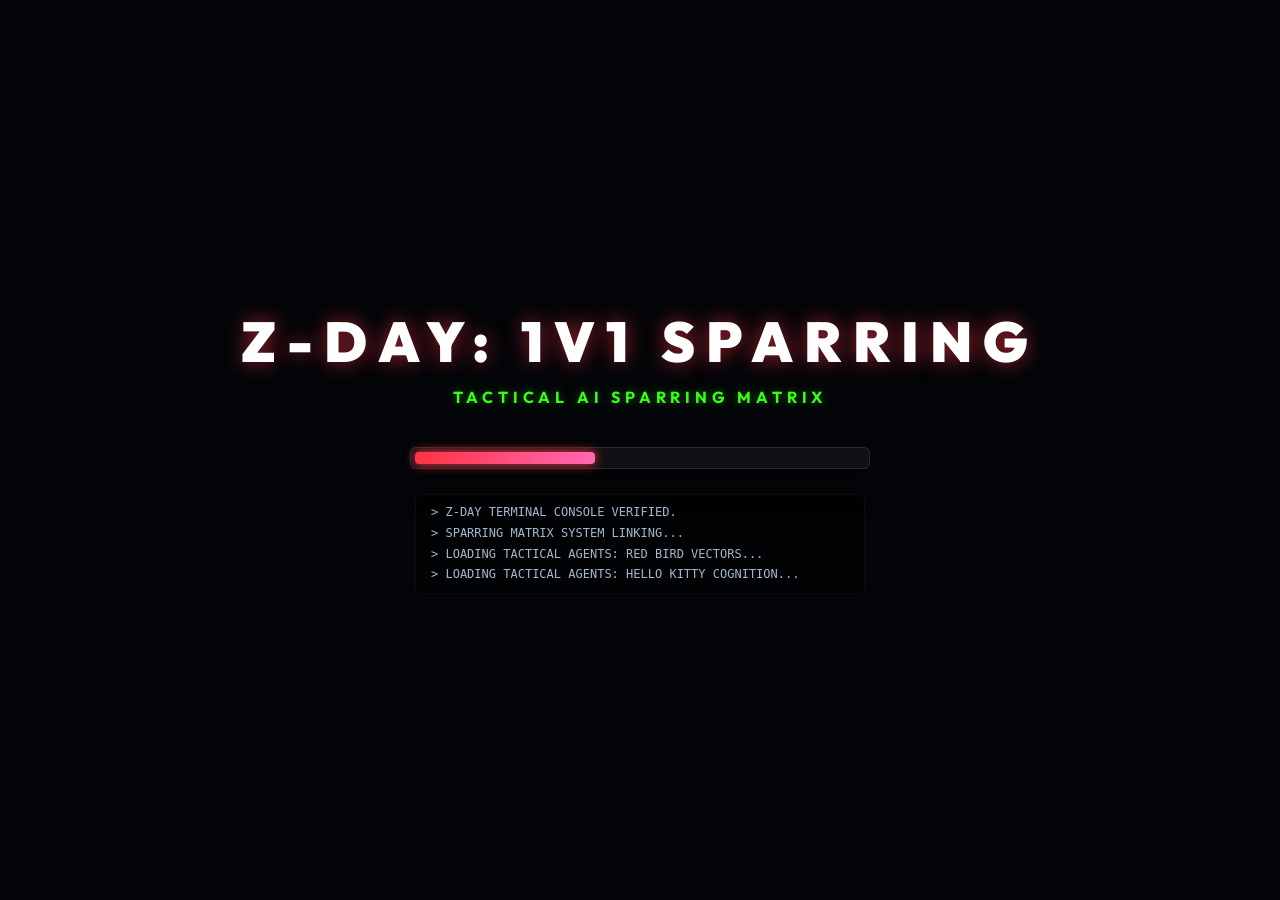
==== commit e3a3ebab: "Upload index.html" ====
--- a/index.html
+++ b/index.html
@@ -3,7 +3,7 @@
 <head>
     <meta charset="UTF-8">
     <meta name="viewport" content="width=device-width, initial-scale=1.0">
-    <title>Z-Day: Cute & Chaotic - COD Zombies Edition</title>
+    <title>Z-Day: 1v1 Sparring Arena - Cute & Chaotic</title>
     
     <!-- Google Fonts -->
     <link rel="preconnect" href="https://fonts.googleapis.com">
@@ -38,7 +38,6 @@
                 radial-gradient(circle at 10% 90%, rgba(57, 255, 20, 0.02) 0%, transparent 60%);
         }
 
-        /* Screen States */
         .screen {
             position: fixed;
             top: 0;
@@ -148,54 +147,39 @@
         .selector-header h2 {
             font-size: 2.2rem;
             font-weight: 800;
+            letter-spacing: 0.05em;
             text-transform: uppercase;
-            letter-spacing: 0.1em;
+            margin: 0 0 8px 0;
+            color: #FFF;
+            text-shadow: 0 4px 12px rgba(0,0,0,0.5);
+        }
+
+        .selector-header p {
+            font-size: 0.95rem;
+            color: var(--text-muted);
             margin: 0;
-            color: #FFF;
-            text-shadow: 0 0 15px rgba(255,51,68,0.3);
-        }
-
-        .selector-header p {
-            color: var(--text-muted);
-            margin: 8px 0 0 0;
-            font-size: 0.95rem;
-        }
-
-        .selection-grid {
-            display: grid;
-            grid-template-columns: 1fr;
-            gap: 30px;
-            width: 100%;
-            max-width: 950px;
-            margin-bottom: 35px;
-        }
-
-        @media (min-width: 768px) {
-            .selection-grid {
-                grid-template-columns: 1fr 1fr;
-            }
         }
 
         .selection-section {
             background: var(--bg-panel);
-            border: 2px solid var(--border-color);
-            border-radius: 16px;
+            border: 1px solid var(--border-color);
+            border-radius: 12px;
             padding: 24px;
-            box-shadow: 0 20px 40px rgba(0,0,0,0.6);
-            display: flex;
-            flex-direction: column;
-            gap: 16px;
+            margin-bottom: 25px;
+            box-shadow: 0 20px 40px rgba(0,0,0,0.4);
+            backdrop-filter: blur(12px);
         }
 
         .section-title-tag {
-            font-size: 0.72rem;
-            font-weight: 800;
+            font-size: 0.8rem;
             text-transform: uppercase;
             letter-spacing: 0.15em;
-            color: var(--accent-gold);
-            border-bottom: 1px dashed rgba(197, 160, 89, 0.2);
-            padding-bottom: 8px;
-            margin: 0;
+            color: var(--accent-red);
+            font-weight: 700;
+            margin: 0 0 20px 0;
+            display: flex;
+            align-items: center;
+            gap: 8px;
         }
 
         /* Characters display */
@@ -285,24 +269,23 @@
             background: rgba(0, 0, 0, 0.4);
             border: 1.5px solid rgba(255, 255, 255, 0.05);
             border-radius: 10px;
-            padding: 14px 18px;
+            padding: 16px;
             cursor: pointer;
-            transition: var(--transition-smooth);
             display: flex;
             justify-content: space-between;
             align-items: center;
-            gap: 12px;
+            transition: var(--transition-smooth);
         }
 
         .weapon-card:hover {
-            border-color: rgba(255, 255, 255, 0.2);
-            background: rgba(255,255,255,0.02);
+            border-color: rgba(255, 255, 255, 0.15);
+            background: rgba(255,255,255,0.01);
         }
 
         .weapon-card.selected {
-            border-color: var(--accent-green);
-            background: rgba(57, 255, 20, 0.04);
-            box-shadow: 0 0 20px rgba(57, 255, 20, 0.1);
+            border-color: var(--accent-red);
+            background: rgba(255, 51, 68, 0.04);
+            box-shadow: 0 0 15px rgba(255, 51, 68, 0.08);
         }
 
         .weapon-info-block {
@@ -312,374 +295,328 @@
         }
 
         .weapon-title {
+            font-size: 1rem;
             font-weight: 700;
-            font-size: 0.95rem;
             color: #FFF;
             margin: 0;
         }
 
         .weapon-tagline {
-            font-size: 0.72rem;
+            font-size: 0.75rem;
             color: var(--text-muted);
             margin: 0;
         }
 
         .weapon-stat-visuals {
+            width: 130px;
             display: flex;
             flex-direction: column;
-            gap: 6px;
-            width: 140px;
-            background: rgba(0, 0, 0, 0.3);
-            border-radius: 6px;
-            padding: 8px 10px;
-            border: 1px solid rgba(255, 255, 255, 0.02);
         }
 
         .weapon-stat-row {
             display: flex;
             justify-content: space-between;
-            align-items: center;
-            font-size: 0.65rem;
-            color: var(--text-muted);
-            font-weight: 700;
-            text-transform: uppercase;
+            font-size: 0.7rem;
+            color: var(--text-light);
+            font-weight: 600;
+            margin-bottom: 3px;
+        }
+
+        .slider-value {
+            color: var(--accent-green);
         }
 
         .weapon-stat-bar-container {
-            height: 3px;
-            background: rgba(255, 255, 255, 0.1);
+            width: 100%;
+            height: 4px;
+            background: rgba(255,255,255,0.06);
             border-radius: 2px;
-            width: 100%;
-            margin-top: 2px;
             overflow: hidden;
         }
 
         .weapon-stat-bar-fill {
             height: 100%;
-            background-color: var(--accent-gold);
+            background: var(--accent-red);
             border-radius: 2px;
+            transition: var(--transition-smooth);
         }
 
         .weapon-card.selected .weapon-stat-bar-fill {
-            background-color: var(--accent-green);
-        }
-
-        /* Action Launch Button */
+            background: var(--accent-green);
+            box-shadow: 0 0 6px var(--accent-green);
+        }
+
         .launch-btn {
-            background: var(--accent-red);
-            color: #030508;
+            background: linear-gradient(135deg, var(--accent-red) 0%, #b31c2b 100%);
+            color: #FFF;
             border: none;
-            padding: 16px 50px;
-            font-size: 1.1rem;
+            border-radius: 8px;
+            padding: 16px 36px;
+            font-size: 1rem;
             font-weight: 800;
-            border-radius: 8px;
+            letter-spacing: 0.05rem;
+            text-transform: uppercase;
             cursor: pointer;
+            box-shadow: 0 8px 24px rgba(255, 51, 68, 0.3);
             transition: var(--transition-smooth);
-            text-transform: uppercase;
-            letter-spacing: 0.1em;
-            box-shadow: 0 6px 25px rgba(255, 51, 68, 0.3);
-            display: inline-flex;
-            align-items: center;
-            gap: 8px;
         }
 
         .launch-btn:hover {
-            background: #ff5566;
             transform: translateY(-2px);
-            box-shadow: 0 8px 30px rgba(255, 51, 68, 0.5);
-        }
-
-        .launch-btn:active {
-            transform: translateY(0);
+            box-shadow: 0 12px 30px rgba(255, 51, 68, 0.45);
+            filter: brightness(1.1);
         }
 
         /* 3. GAMEPLAY SCREEN */
         #game-screen {
-            background-color: #030406;
-            padding: 15px;
+            background-color: #030508;
+            padding: 0;
+            margin: 0;
+        }
+
+        .game-container {
+            position: relative;
+            width: 800px;
+            height: 600px;
+            border: 2px solid rgba(255, 255, 255, 0.05);
+            border-radius: 12px;
+            overflow: hidden;
+            box-shadow: 0 25px 60px rgba(0,0,0,0.8);
+            background-color: #060911;
+        }
+
+        #game-canvas {
+            display: block;
+            background-color: #080c14;
+        }
+
+        /* Tactical HUD overlay */
+        .hud-overlay {
+            position: absolute;
+            top: 0;
+            left: 0;
+            width: 100%;
+            height: 100%;
+            pointer-events: none;
+            box-sizing: border-box;
+            padding: 20px;
             display: flex;
             flex-direction: column;
-            justify-content: flex-start;
-        }
-
-        .game-layout {
-            display: grid;
-            grid-template-columns: 800px;
-            gap: 20px;
-            margin: 0 auto;
-            position: relative;
-        }
-
-        .arena-container {
-            background: rgba(0, 0, 0, 0.7);
-            border: 2px solid rgba(255, 255, 255, 0.05);
-            box-shadow: 0 25px 60px rgba(0,0,0,0.8);
-            border-radius: 12px;
-            overflow: hidden;
-            width: 800px;
-            height: 600px;
-            position: relative;
-        }
-
-        #game-canvas {
-            display: block;
-            width: 100%;
-            height: 100%;
-            cursor: crosshair;
-        }
-
-        /* Gameplay Top HUD */
-        .hud-overlay {
-            position: absolute;
-            top: 20px;
-            left: 20px;
-            right: 20px;
+            justify-content: space-between;
+        }
+
+        .hud-top-bar {
             display: flex;
             justify-content: space-between;
-            align-items: flex-start;
-            pointer-events: none;
-            z-index: 5;
-        }
-
-        .hud-left {
+            align-items: center;
+            width: 100%;
+        }
+
+        /* Scoreboard design */
+        .hud-scoreboard {
+            background: rgba(12, 18, 30, 0.85);
+            border: 1px solid rgba(255, 255, 255, 0.1);
+            border-radius: 8px;
+            padding: 10px 24px;
             display: flex;
             align-items: center;
             gap: 15px;
-            background: rgba(8, 12, 20, 0.75);
-            border: 1px solid var(--border-color);
-            padding: 12px 20px;
-            border-radius: 10px;
             backdrop-filter: blur(8px);
         }
 
-        .hud-avatar {
-            width: 40px;
-            height: 40px;
-            position: relative;
-        }
-
-        .hud-health-block {
+        .hud-score-label {
+            font-size: 0.75rem;
+            text-transform: uppercase;
+            letter-spacing: 0.1em;
+            color: var(--text-muted);
+            font-weight: 700;
+        }
+
+        .hud-score-value {
+            font-size: 1.6rem;
+            font-weight: 900;
+            color: #FFF;
+            letter-spacing: 2px;
+            text-shadow: 0 0 10px rgba(255,255,255,0.3);
+        }
+
+        .hud-score-value.player {
+            color: var(--accent-green);
+            text-shadow: 0 0 8px rgba(57, 255, 20, 0.4);
+        }
+
+        .hud-score-value.ai {
+            color: var(--accent-red);
+            text-shadow: 0 0 8px rgba(255, 51, 68, 0.4);
+        }
+
+        .hud-profile-card {
+            display: flex;
+            align-items: center;
+            gap: 12px;
+            background: rgba(12, 18, 30, 0.85);
+            border: 1px solid rgba(255, 255, 255, 0.1);
+            border-radius: 8px;
+            padding: 8px 16px;
+            backdrop-filter: blur(8px);
+        }
+
+        .hud-avatar-box {
+            width: 36px;
+            height: 36px;
+            background: rgba(0,0,0,0.4);
+            border-radius: 6px;
+            border: 1px solid rgba(255,255,255,0.1);
+            display: flex;
+            align-items: center;
+            justify-content: center;
+        }
+
+        .hud-avatar-canvas {
+            width: 36px;
+            height: 36px;
+        }
+
+        .hud-vitals {
             display: flex;
             flex-direction: column;
             gap: 4px;
         }
 
-        .hud-health-label {
-            font-size: 0.65rem;
+        .hud-username {
+            font-size: 0.85rem;
             font-weight: 700;
-            text-transform: uppercase;
-            letter-spacing: 0.1em;
-            color: var(--text-muted);
+            color: #FFF;
         }
 
         .health-bar-container {
-            width: 160px;
+            width: 140px;
             height: 8px;
-            background: rgba(255, 255, 255, 0.08);
+            background: rgba(255, 255, 255, 0.1);
             border-radius: 4px;
             overflow: hidden;
-            border: 1px solid rgba(255, 255, 255, 0.05);
+            border: 1px solid rgba(0, 0, 0, 0.2);
         }
 
         .health-bar-fill {
+            width: 100%;
             height: 100%;
-            width: 100%;
-            background: linear-gradient(90deg, #ff3344, #ff5566);
-            box-shadow: 0 0 10px var(--accent-red);
+            background: linear-gradient(90deg, #2ecc71, #27ae60);
             border-radius: 4px;
-            transition: width 0.15s ease;
-        }
-
-        .hud-right {
-            display: flex;
-            flex-direction: column;
-            align-items: flex-end;
-            gap: 8px;
-        }
-
-        .hud-stat-box {
-            background: rgba(8, 12, 20, 0.75);
-            border: 1px solid var(--border-color);
-            padding: 10px 16px;
-            border-radius: 8px;
-            backdrop-filter: blur(8px);
-            display: flex;
-            flex-direction: column;
-            align-items: flex-end;
-            min-width: 100px;
-        }
-
-        .hud-stat-label {
-            font-size: 0.6rem;
-            font-weight: 700;
-            text-transform: uppercase;
-            letter-spacing: 0.15em;
-            color: var(--text-muted);
-        }
-
-        .hud-stat-value {
-            font-size: 1.25rem;
-            font-weight: 800;
-            color: #FFF;
-        }
-
-        .hud-stat-value.digital {
-            font-family: monospace;
-            color: var(--accent-green);
-            text-shadow: 0 0 10px rgba(57, 255, 20, 0.35);
-        }
-
-        /* Gameplay bottom HUD elements */
-        .hud-bottom-overlay {
-            position: absolute;
-            bottom: 20px;
-            left: 20px;
-            right: 20px;
+            transition: width 0.15s ease-out;
+            box-shadow: 0 0 6px rgba(46, 204, 113, 0.4);
+        }
+
+        .hud-bottom-bar {
             display: flex;
             justify-content: space-between;
             align-items: flex-end;
-            pointer-events: none;
-            z-index: 5;
-        }
-
-        .hud-weapon-box {
-            background: rgba(8, 12, 20, 0.75);
-            border: 1px solid var(--border-color);
-            padding: 12px 20px;
-            border-radius: 10px;
-            backdrop-filter: blur(8px);
-            display: flex;
-            align-items: center;
-            gap: 15px;
-        }
-
-        .hud-weapon-details {
+            width: 100%;
+        }
+
+        .hud-weapon-status {
+            background: rgba(12, 18, 30, 0.85);
+            border: 1px solid rgba(255, 255, 255, 0.1);
+            border-radius: 8px;
+            padding: 10px 18px;
             display: flex;
             flex-direction: column;
+            gap: 4px;
+            backdrop-filter: blur(8px);
         }
 
         .hud-weapon-name {
+            font-size: 0.75rem;
+            text-transform: uppercase;
+            letter-spacing: 0.05em;
+            color: var(--text-muted);
+            font-weight: 700;
+        }
+
+        .hud-ammo {
+            font-size: 1.5rem;
+            font-weight: 900;
+            color: #FFF;
+            margin: 0;
+        }
+
+        .hud-reload-warning {
+            color: var(--accent-red);
+            font-size: 0.9rem;
             font-weight: 800;
-            font-size: 0.95rem;
-            color: #FFF;
-            text-transform: uppercase;
-            letter-spacing: 0.02em;
-        }
-
-        .hud-ammo {
-            font-family: monospace;
-            font-size: 1.4rem;
-            font-weight: 800;
+            animation: pulse 1s infinite alternate;
+        }
+
+        /* Power-Up Announcer Banner */
+        .powerup-announcer {
+            position: absolute;
+            top: 110px;
+            left: 50%;
+            transform: translateX(-50%);
+            background: linear-gradient(90deg, transparent 0%, rgba(57, 255, 20, 0.2) 30%, rgba(57, 255, 20, 0.2) 70%, transparent 100%);
+            border-top: 1px solid rgba(57, 255, 20, 0.3);
+            border-bottom: 1px solid rgba(57, 255, 20, 0.3);
+            padding: 8px 40px;
             color: var(--accent-green);
-            text-shadow: 0 0 8px rgba(57, 255, 20, 0.4);
-            margin-top: 2px;
-        }
-
-        .hud-reload-warning {
-            font-size: 0.75rem;
-            font-weight: 700;
-            color: var(--accent-red);
-            text-transform: uppercase;
-            letter-spacing: 0.08em;
-            animation: warningPulse 0.5s infinite alternate;
-        }
-
-        @keyframes warningPulse {
-            from { opacity: 0.3; }
-            to { opacity: 1; }
-        }
-
-        .hud-wave-indicator {
-            background: rgba(231, 76, 60, 0.1);
-            border: 1px solid rgba(231, 76, 60, 0.3);
-            border-radius: 10px;
-            padding: 12px 24px;
-            backdrop-filter: blur(8px);
-            display: flex;
-            flex-direction: column;
-            align-items: center;
-            min-width: 110px;
-        }
-
-        .hud-wave-title {
-            font-size: 0.65rem;
-            font-weight: 800;
-            color: var(--accent-red);
+            font-weight: 900;
+            font-size: 1rem;
             letter-spacing: 0.2em;
             text-transform: uppercase;
-        }
-
-        .hud-wave-number {
-            font-size: 2.2rem;
-            font-weight: 900;
-            color: var(--accent-red);
-            text-shadow: 0 0 15px rgba(255, 51, 68, 0.5);
-            line-height: 1;
-            margin-top: 4px;
-        }
-
-        /* Power Up Announcer Notification */
-        .powerup-announcer {
-            position: absolute;
-            top: 130px;
-            left: 50%;
-            transform: translateX(-50%);
-            background: rgba(57, 255, 20, 0.12);
-            border: 1.5px solid var(--accent-green);
-            box-shadow: 0 0 20px rgba(57, 255, 20, 0.15);
-            color: var(--accent-green);
-            padding: 8px 24px;
-            border-radius: 20px;
-            font-weight: 800;
-            text-transform: uppercase;
-            font-size: 0.85rem;
-            letter-spacing: 0.15em;
+            opacity: 0;
+            visibility: hidden;
+            transition: var(--transition-smooth);
+            text-shadow: 0 0 10px rgba(57, 255, 20, 0.5);
+            text-align: center;
+            width: 80%;
             pointer-events: none;
-            opacity: 0;
-            transition: opacity 0.3s ease;
-            z-index: 8;
         }
 
         .powerup-announcer.active {
             opacity: 1;
-        }
-
-        /* Intermission HUD countdown */
+            visibility: visible;
+            transform: translateX(-50%) translateY(10px);
+        }
+
+        /* Duel Round Intermission HUD */
         .hud-intermission {
             position: absolute;
-            top: 40%;
+            top: 220px;
             left: 50%;
             transform: translate(-50%, -50%);
             text-align: center;
-            pointer-events: none;
-            z-index: 4;
+            background: rgba(3, 5, 8, 0.9);
+            border: 1px solid rgba(255,255,255,0.08);
+            border-radius: 12px;
+            padding: 20px 40px;
+            width: 320px;
             opacity: 0;
-            transition: opacity 0.3s ease;
+            visibility: hidden;
+            transition: var(--transition-smooth);
         }
 
         .hud-intermission.active {
             opacity: 1;
-        }
-
-        .intermission-label {
-            font-size: 0.85rem;
-            color: var(--accent-green);
+            visibility: visible;
+        }
+
+        .intermission-lbl {
+            font-size: 0.8rem;
+            text-transform: uppercase;
             letter-spacing: 0.2em;
-            text-transform: uppercase;
-            font-weight: 800;
-            text-shadow: 0 0 10px rgba(57, 255, 20, 0.5);
+            color: var(--accent-red);
+            font-weight: 700;
+            margin-bottom: 5px;
         }
 
         .intermission-timer {
-            font-size: 4rem;
+            font-size: 3rem;
             font-weight: 900;
-            color: var(--text-light);
-            text-shadow: 0 0 25px rgba(255,255,255,0.4);
-            line-height: 1;
-            margin-top: 5px;
-        }
-
-        /* Game Over overlay screen */
+            color: #FFF;
+            margin: 0;
+            text-shadow: 0 0 15px rgba(255,255,255,0.2);
+        }
+
+        /* 4. GAME OVER / DUEL OVERLAY SCREEN */
         .gameover-overlay {
             position: absolute;
             top: 0;
@@ -691,136 +628,151 @@
             flex-direction: column;
             align-items: center;
             justify-content: center;
-            z-index: 10;
             opacity: 0;
+            visibility: hidden;
+            transition: opacity 0.4s ease, visibility 0.4s ease;
+            z-index: 100;
             pointer-events: none;
-            transition: opacity 0.5s ease;
         }
 
         .gameover-overlay.active {
             opacity: 1;
+            visibility: visible;
             pointer-events: auto;
         }
 
         .gameover-title {
-            font-size: 4rem;
+            font-size: 3.5rem;
             font-weight: 900;
+            letter-spacing: 0.05em;
+            text-transform: uppercase;
+            margin: 0 0 10px 0;
             color: var(--accent-red);
-            text-shadow: 0 0 30px rgba(255, 51, 68, 0.85);
+            text-shadow: 0 0 25px rgba(255, 51, 68, 0.5);
+        }
+        
+        .gameover-title.victory {
+            color: var(--accent-green);
+            text-shadow: 0 0 25px rgba(57, 255, 20, 0.5);
+        }
+
+        .gameover-subtitle {
+            font-size: 1rem;
+            letter-spacing: 0.15em;
+            text-transform: uppercase;
+            color: var(--text-muted);
+            margin: 0 0 40px 0;
+            font-weight: 600;
+        }
+
+        .gameover-stats-grid {
+            display: flex;
+            gap: 20px;
+            margin-bottom: 40px;
+        }
+
+        .gameover-stat-card {
+            background: rgba(255, 255, 255, 0.03);
+            border: 1px solid rgba(255, 255, 255, 0.08);
+            border-radius: 8px;
+            padding: 16px 24px;
+            text-align: center;
+            min-width: 130px;
+        }
+
+        .gameover-stat-lbl {
+            display: block;
+            font-size: 0.7rem;
             text-transform: uppercase;
             letter-spacing: 0.1em;
-            margin: 0 0 5px 0;
-        }
-
-        .gameover-subtitle {
-            font-size: 1.1rem;
+            color: var(--text-muted);
+            margin-bottom: 6px;
             font-weight: 700;
-            color: var(--text-muted);
-            text-transform: uppercase;
-            letter-spacing: 0.2em;
-            margin: 0 0 35px 0;
-        }
-
-        .gameover-stats-grid {
-            display: grid;
-            grid-template-columns: 1fr 1fr;
-            gap: 15px;
-            width: 320px;
-            margin-bottom: 40px;
-        }
-
-        .gameover-stat-card {
-            background: rgba(255,255,255,0.02);
-            border: 1px solid rgba(255,255,255,0.05);
-            border-radius: 8px;
-            padding: 12px;
-            text-align: center;
-        }
-
-        .gameover-stat-lbl {
-            font-size: 0.65rem;
-            font-weight: 700;
-            color: var(--text-muted);
-            text-transform: uppercase;
-            letter-spacing: 0.08em;
-            margin-bottom: 4px;
         }
 
         .gameover-stat-val {
-            font-size: 1.4rem;
-            font-weight: 800;
+            font-size: 1.8rem;
+            font-weight: 900;
             color: #FFF;
         }
 
         .gameover-stat-val.gold {
             color: var(--accent-gold);
-            text-shadow: 0 0 8px rgba(197, 160, 89, 0.4);
+            text-shadow: 0 0 10px rgba(197, 160, 89, 0.4);
         }
 
         .gameover-actions {
             display: flex;
-            gap: 15px;
+            gap: 16px;
         }
 
         .gameover-btn {
-            background: transparent;
-            border: 2px solid var(--accent-red);
-            color: var(--accent-red);
-            padding: 12px 30px;
-            font-size: 0.95rem;
-            font-weight: 700;
+            background: rgba(255, 255, 255, 0.05);
+            color: #FFF;
+            border: 1.5px solid rgba(255, 255, 255, 0.12);
             border-radius: 6px;
-            cursor: pointer;
+            padding: 12px 28px;
+            font-size: 0.85rem;
+            font-weight: 800;
             text-transform: uppercase;
             letter-spacing: 0.05em;
+            cursor: pointer;
             transition: var(--transition-smooth);
         }
 
         .gameover-btn:hover {
-            background: var(--accent-red);
-            color: #030508;
-            box-shadow: 0 0 15px rgba(255, 51, 68, 0.4);
+            background: rgba(255, 255, 255, 0.1);
+            border-color: rgba(255, 255, 255, 0.3);
         }
 
         .gameover-btn.gold {
-            border-color: var(--accent-gold);
-            color: var(--accent-gold);
+            background: linear-gradient(135deg, var(--accent-gold) 0%, #a48143 100%);
+            border: none;
+            box-shadow: 0 6px 18px rgba(197, 160, 89, 0.25);
         }
 
         .gameover-btn.gold:hover {
-            background: var(--accent-gold);
-            color: #030508;
-            box-shadow: 0 0 15px rgba(197, 160, 89, 0.4);
+            transform: translateY(-1px);
+            box-shadow: 0 8px 22px rgba(197, 160, 89, 0.35);
+            filter: brightness(1.1);
+        }
+
+        @keyframes pulse {
+            0% { opacity: 0.6; }
+            100% { opacity: 1; }
         }
     </style>
 </head>
 <body>
+    <!-- Premium background ambient shapes -->
+    <div class="background-glow top-left" style="position: fixed; width: 600px; height: 600px; background: radial-gradient(circle, rgba(255, 51, 68, 0.04) 0%, transparent 70%); filter: blur(80px); top: -200px; left: -200px; z-index: -1; pointer-events: none;"></div>
+    <div class="background-glow bottom-right" style="position: fixed; width: 600px; height: 600px; background: radial-gradient(circle, rgba(57, 255, 20, 0.03) 0%, transparent 70%); filter: blur(80px); bottom: -200px; right: -200px; z-index: -1; pointer-events: none;"></div>
 
     <!-- 1. LOADING SCREEN -->
     <div class="screen" id="loading-screen">
-        <h1 class="loading-title-glow">Z-DAY</h1>
-        <p class="loading-subtitle">Cute & Chaotic Protocol</p>
+        <h1 class="loading-title-glow">Z-Day: 1v1 Sparring</h1>
+        <p class="loading-subtitle">Tactical AI Sparring Matrix</p>
         
         <div class="loader-container">
             <div class="loader-fill" id="loader-fill"></div>
         </div>
 
         <div class="console-log" id="console-log">
-            <!-- Populated dynamically via JS -->
+            <!-- Simulated logs print dynamically -->
         </div>
     </div>
 
-    <!-- 2. WEAPON SELECTOR SCREEN -->
+    <!-- 2. WEAPON LOADOUT SCREEN -->
     <div class="screen hidden" id="selector-screen">
         <div class="selector-header">
-            <h2>Select Your Firepower</h2>
+            <h2>Select Starting Weapon</h2>
             <p>Establish primary weapon payload and core ballistic profile</p>
         </div>
 
-        <div style="max-width: 500px; width: 100%; margin-bottom: 35px;">
+        <div style="max-width: 780px; width: 100%; margin-bottom: 35px;">
             <div class="selection-section">
                 <h3 class="section-title-tag">Weapon Arsenal</h3>
-                <div class="control-group" style="display: flex; flex-direction: column; gap: 12px;">
+                <div class="control-group" style="display: grid; grid-template-columns: repeat(auto-fit, minmax(320px, 1fr)); gap: 12px;">
                     
                     <!-- Weapon 1: Carbine -->
                     <div class="weapon-card selected" id="weap-carbine" onclick="selectWeapon('carbine')">
@@ -856,7 +808,7 @@
                     <div class="weapon-card" id="weap-bazooka" onclick="selectWeapon('bazooka')">
                         <div class="weapon-info-block">
                             <h4 class="weapon-title">Sling-Shot Bazooka</h4>
-                            <p class="weapon-tagline">Volatile Explosives. Slow reload.</p>
+                            <p class="weapon-tagline">Volatile Explosives. Heavy rocket shell.</p>
                         </div>
                         <div class="weapon-stat-visuals">
                             <div class="weapon-stat-row">Damage <span class="slider-value">250</span></div>
@@ -867,6 +819,81 @@
                         </div>
                     </div>
 
+                    <!-- Weapon 4: Ray Gun -->
+                    <div class="weapon-card" id="weap-raygun" onclick="selectWeapon('raygun')">
+                        <div class="weapon-info-block">
+                            <h4 class="weapon-title">Ray-Kitty Laser Blaster</h4>
+                            <p class="weapon-tagline">High-Tech Laser. Fast energy bolts.</p>
+                        </div>
+                        <div class="weapon-stat-visuals">
+                            <div class="weapon-stat-row">Damage <span class="slider-value">95</span></div>
+                            <div class="weapon-stat-bar-container"><div class="weapon-stat-bar-fill" style="width: 85%;"></div></div>
+                            
+                            <div class="weapon-stat-row" style="margin-top: 6px;">Fire Rate <span class="slider-value">4/s</span></div>
+                            <div class="weapon-stat-bar-container"><div class="weapon-stat-bar-fill" style="width: 45%;"></div></div>
+                        </div>
+                    </div>
+
+                    <!-- Weapon 5: Drum Gun -->
+                    <div class="weapon-card" id="weap-drumgun" onclick="selectWeapon('drumgun')">
+                        <div class="weapon-info-block">
+                            <h4 class="weapon-title">Isabelle Drum Rifle</h4>
+                            <p class="weapon-tagline">Fully Automatic. Huge drum magazine.</p>
+                        </div>
+                        <div class="weapon-stat-visuals">
+                            <div class="weapon-stat-row">Damage <span class="slider-value">45</span></div>
+                            <div class="weapon-stat-bar-container"><div class="weapon-stat-bar-fill" style="width: 45%;"></div></div>
+                            
+                            <div class="weapon-stat-row" style="margin-top: 6px;">Fire Rate <span class="slider-value">8/s</span></div>
+                            <div class="weapon-stat-bar-container"><div class="weapon-stat-bar-fill" style="width: 75%;"></div></div>
+                        </div>
+                    </div>
+
+                    <!-- Weapon 6: Shotgun -->
+                    <div class="weapon-card" id="weap-shotgun" onclick="selectWeapon('shotgun')">
+                        <div class="weapon-info-block">
+                            <h4 class="weapon-title">Flock Scattergun</h4>
+                            <p class="weapon-tagline">Double-Barrel. Shoots a 5-bullet spread.</p>
+                        </div>
+                        <div class="weapon-stat-visuals">
+                            <div class="weapon-stat-row">Damage <span class="slider-value">55 x 5</span></div>
+                            <div class="weapon-stat-bar-container"><div class="weapon-stat-bar-fill" style="width: 90%;"></div></div>
+                            
+                            <div class="weapon-stat-row" style="margin-top: 6px;">Fire Rate <span class="slider-value">1.4/s</span></div>
+                            <div class="weapon-stat-bar-container"><div class="weapon-stat-bar-fill" style="width: 20%;"></div></div>
+                        </div>
+                    </div>
+
+                    <!-- Weapon 7: Sniper -->
+                    <div class="weapon-card" id="weap-sniper" onclick="selectWeapon('sniper')">
+                        <div class="weapon-info-block">
+                            <h4 class="weapon-title">Sonic Bolt Sniper</h4>
+                            <p class="weapon-tagline">High Precision. Piercing supersonic rounds.</p>
+                        </div>
+                        <div class="weapon-stat-visuals">
+                            <div class="weapon-stat-row">Damage <span class="slider-value">300</span></div>
+                            <div class="weapon-stat-bar-container"><div class="weapon-stat-bar-fill" style="width: 100%;"></div></div>
+                            
+                            <div class="weapon-stat-row" style="margin-top: 6px;">Fire Rate <span class="slider-value">0.6/s</span></div>
+                            <div class="weapon-stat-bar-container"><div class="weapon-stat-bar-fill" style="width: 8%;"></div></div>
+                        </div>
+                    </div>
+
+                    <!-- Weapon 8: Burst Rifle -->
+                    <div class="weapon-card" id="weap-nookrifle" onclick="selectWeapon('nookrifle')">
+                        <div class="weapon-info-block">
+                            <h4 class="weapon-title">Nook's Bells Rifle</h4>
+                            <p class="weapon-tagline">Burst Action. Fires a rapid 3-round burst.</p>
+                        </div>
+                        <div class="weapon-stat-visuals">
+                            <div class="weapon-stat-row">Damage <span class="slider-value">70 x 3</span></div>
+                            <div class="weapon-stat-bar-container"><div class="weapon-stat-bar-fill" style="width: 70%;"></div></div>
+                            
+                            <div class="weapon-stat-row" style="margin-top: 6px;">Fire Rate <span class="slider-value">6/s (bursts)</span></div>
+                            <div class="weapon-stat-bar-container"><div class="weapon-stat-bar-fill" style="width: 60%;"></div></div>
+                        </div>
+                    </div>
+
                 </div>
             </div>
         </div>
@@ -878,11 +905,11 @@
     <div class="screen hidden" id="char-select-screen">
         <div class="selector-header">
             <h2>Select Your Operative</h2>
-            <p>Establish tactical character signature and passive combat power-ups</p>
+            <p>Determine signature combat vector skin and active passive specs</p>
         </div>
 
-        <div style="max-width: 950px; width: 100%; margin-bottom: 35px; box-sizing: border-box; padding: 0 10px;">
-            <div class="selection-section">
+        <div class="selection-section" style="max-width: 900px; width: 100%;">
+            <div class="char-options-wrapper" style="width: 100%;">
                 <h3 class="section-title-tag">Operative Registry</h3>
                 <div class="char-options" style="display: grid; grid-template-columns: repeat(auto-fit, minmax(260px, 1fr)); gap: 20px;">
                     
@@ -906,7 +933,7 @@
                         <span class="char-name">Hello Kitty</span>
                         <p class="char-desc" style="margin-top: 6px; flex-grow: 1;">Spreads happiness and friendship. Keeps her absolute composure in chaotic environments.</p>
                         <div class="powerup-badge" style="margin-top: 15px; padding: 6px 10px; background: rgba(255, 105, 180, 0.12); border: 1px solid rgba(255, 105, 180, 0.25); border-radius: 6px; font-size: 0.75rem; color: #ff69b4; font-weight: 700; width: 100%; box-sizing: border-box;">
-                            💖 Sweet Healing: +20% HP drop rate & +15% heal amount
+                            💖 Sweet Healing: HP drops heal 40 HP instead of 35
                         </div>
                     </div>
 
@@ -954,7 +981,7 @@
                         <span class="char-name">Tom Nook</span>
                         <p class="char-desc" style="margin-top: 6px; flex-grow: 1;">The business tycoon from Animal Crossing. Always charging bells but helps you rake them in.</p>
                         <div class="powerup-badge" style="margin-top: 15px; padding: 6px 10px; background: rgba(197, 160, 89, 0.12); border: 1px solid rgba(197, 160, 89, 0.25); border-radius: 6px; font-size: 0.75rem; color: #c5a059; font-weight: 700; width: 100%; box-sizing: border-box;">
-                            💰 Bells Magnet: +10% points & power-up pickup radius +60px
+                            💰 Bells Magnet: +10% score points & power-up pickup radius +60px
                         </div>
                     </div>
 
@@ -970,76 +997,84 @@
 
     <!-- 3. GAMEPLAY SCREEN -->
     <div class="screen hidden" id="game-screen">
-        <div class="game-layout">
+        <div class="game-container">
+            <canvas id="game-canvas"></canvas>
             
-            <div class="arena-container">
-                <canvas id="game-canvas"></canvas>
-
-                <!-- HUD TOP Overlay -->
-                <div class="hud-overlay">
-                    <div class="hud-left">
-                        <div class="hud-avatar">
-                            <canvas id="hud-avatar-canvas" width="40" height="40"></canvas>
-                        </div>
-                        <div class="hud-health-block">
-                            <span class="hud-health-label">Vitals Health</span>
+            <div class="hud-overlay">
+                
+                <!-- HUD TOP -->
+                <div class="hud-top-bar">
+                    <!-- Player Health & Profile -->
+                    <div class="hud-profile-card">
+                        <div class="hud-avatar-box">
+                            <canvas id="hud-avatar-canvas" class="hud-avatar-canvas" width="36" height="36"></canvas>
+                        </div>
+                        <div class="hud-vitals">
+                            <span class="hud-username" id="hud-username">Player</span>
                             <div class="health-bar-container">
                                 <div class="health-bar-fill" id="health-bar-fill"></div>
                             </div>
                         </div>
                     </div>
 
-                    <div class="hud-right">
-                        <div class="hud-stat-box">
-                            <span class="hud-stat-label">Total Score</span>
-                            <span class="hud-stat-value digital" id="hud-score-value">0</span>
+                    <!-- 1v1 Sparring Scoreboard -->
+                    <div class="hud-scoreboard">
+                        <span class="hud-score-label">Score</span>
+                        <span class="hud-score-value player" id="score-player-val">0</span>
+                        <span style="color: rgba(255,255,255,0.25); font-weight: 900;">:</span>
+                        <span class="hud-score-value ai" id="score-ai-val">0</span>
+                        <span class="hud-score-label">AI</span>
+                    </div>
+
+                    <!-- Opponent Health & Profile -->
+                    <div class="hud-profile-card">
+                        <div class="hud-vitals" style="align-items: flex-end;">
+                            <span class="hud-username" id="opp-username">AI Sparring Partner</span>
+                            <div class="health-bar-container">
+                                <div class="health-bar-fill" id="opp-health-bar-fill" style="background: linear-gradient(90deg, #ff3344, #b31c2b);"></div>
+                            </div>
+                        </div>
+                        <div class="hud-avatar-box">
+                            <canvas id="opp-avatar-canvas" class="hud-avatar-canvas" width="36" height="36"></canvas>
                         </div>
                     </div>
                 </div>
 
-                <!-- Power Up Announcer Notification -->
-                <div class="powerup-announcer" id="powerup-announcer">DOUBLE POINTS!</div>
-
-                <!-- Intermission counter -->
+                <!-- BANNERS -->
+                <div class="powerup-announcer" id="powerup-announcer">VITALS INJECTED (+35 HP)</div>
                 <div class="hud-intermission" id="hud-intermission">
-                    <span class="intermission-label">Next Wave Spawning</span>
-                    <div class="intermission-timer" id="intermission-timer">5</div>
+                    <p class="intermission-lbl">Next Duel Round</p>
+                    <p class="intermission-timer" id="intermission-timer">5</p>
                 </div>
 
-                <!-- HUD BOTTOM Overlay -->
-                <div class="hud-bottom-overlay">
-                    <div class="hud-weapon-box">
-                        <div class="hud-weapon-details">
-                            <span class="hud-weapon-name" id="hud-weapon-name">Red Bird Carbine</span>
-                            <div class="hud-ammo" id="hud-ammo">15 / 120</div>
-                        </div>
+                <!-- HUD BOTTOM -->
+                <div class="hud-bottom-bar">
+                    <!-- Weapon Stats -->
+                    <div class="hud-weapon-status">
+                        <span class="hud-weapon-name" id="hud-weapon-name">Red Bird Carbine</span>
+                        <span class="hud-ammo" id="hud-ammo">15 / 90</span>
                     </div>
-
-                    <div class="hud-wave-indicator">
-                        <span class="hud-wave-title">Z-Wave</span>
-                        <span class="hud-wave-number" id="hud-wave-number">1</span>
+                    
+                    <div style="color: var(--text-muted); font-size: 0.75rem; text-transform: uppercase; font-weight: 700; letter-spacing: 0.1em; background: rgba(0,0,0,0.5); padding: 6px 12px; border-radius: 4px; border: 1px solid rgba(255,255,255,0.05);">
+                        Hold <span style="color: #FFF;">Shift</span> to Sprint &nbsp;|&nbsp; Press <span style="color: #FFF;">R</span> to Reload
                     </div>
                 </div>
 
                 <!-- Game Over Overlay Screen -->
                 <div class="gameover-overlay" id="gameover-screen">
-                    <h2 class="gameover-title">Decimated</h2>
-                    <p class="gameover-subtitle">Zombie Biomass Overwhelmed Your Coordinates</p>
+                    <h2 class="gameover-title" id="go-title">Decimated</h2>
+                    <p class="gameover-subtitle" id="go-subtitle">Tactical Sparring Sparring Over</p>
                     
                     <div class="gameover-stats-grid">
                         <div class="gameover-stat-card">
-                            <span class="gameover-stat-lbl">Final Wave Survived</span>
-                            <span class="gameover-stat-val" id="go-wave">1</span>
-                        </div>
-                        <div class="gameover-stat-card">
-                            <span class="gameover-stat-lbl">Points Transmitted</span>
-                            <span class="gameover-stat-val gold" id="go-score">0</span>
+                            <span class="gameover-stat-lbl">Final Match Score</span>
+                            <span class="gameover-stat-val" id="go-final-score">PLAYER 0 - 0 AI</span>
                         </div>
                     </div>
 
                     <div class="gameover-actions">
                         <button class="gameover-btn gold" onclick="relaunchSelector()">Arsenal Options</button>
-                        <button class="gameover-btn" onclick="restartMatch()">Deploy Again</button>
+                        <button class="gameover-btn" onclick="restartMatch()">Rematch Duel</button>
                     </div>
                 </div>
 
@@ -1071,7 +1106,6 @@
                 const gain = this.ctx.createGain();
                 
                 if (type === 'carbine') {
-                    // Snap snap
                     osc.type = 'triangle';
                     osc.frequency.setValueAtTime(600, now);
                     osc.frequency.exponentialRampToValueAtTime(80, now + 0.12);
@@ -1082,7 +1116,6 @@
                     osc.start();
                     osc.stop(now + 0.15);
                 } else if (type === 'blaster') {
-                    // Cute pop
                     osc.type = 'sine';
                     osc.frequency.setValueAtTime(800, now);
                     osc.frequency.exponentialRampToValueAtTime(250, now + 0.08);
@@ -1093,24 +1126,77 @@
                     osc.start();
                     osc.stop(now + 0.1);
                 } else if (type === 'bazooka') {
-                    // Deep boom explosion rumble
                     osc.type = 'sawtooth';
                     osc.frequency.setValueAtTime(180, now);
                     osc.frequency.linearRampToValueAtTime(20, now + 0.45);
                     gain.gain.setValueAtTime(0.4, now);
                     gain.gain.exponentialRampToValueAtTime(0.01, now + 0.45);
-                    
-                    // Lowpass filter for muffled explosion
                     const lp = this.ctx.createBiquadFilter();
                     lp.type = 'lowpass';
                     lp.frequency.setValueAtTime(200, now);
-                    
                     osc.connect(lp);
                     lp.connect(gain);
                     gain.connect(this.ctx.destination);
-                    
                     osc.start();
                     osc.stop(now + 0.5);
+                } else if (type === 'raygun') {
+                    osc.type = 'sawtooth';
+                    osc.frequency.setValueAtTime(1000, now);
+                    osc.frequency.exponentialRampToValueAtTime(300, now + 0.15);
+                    gain.gain.setValueAtTime(0.2, now);
+                    gain.gain.exponentialRampToValueAtTime(0.01, now + 0.15);
+                    const hp = this.ctx.createBiquadFilter();
+                    hp.type = 'highpass';
+                    hp.frequency.setValueAtTime(400, now);
+                    osc.connect(hp);
+                    hp.connect(gain);
+                    gain.connect(this.ctx.destination);
+                    osc.start();
+                    osc.stop(now + 0.16);
+                } else if (type === 'drumgun') {
+                    osc.type = 'triangle';
+                    osc.frequency.setValueAtTime(500, now);
+                    osc.frequency.exponentialRampToValueAtTime(150, now + 0.09);
+                    gain.gain.setValueAtTime(0.22, now);
+                    gain.gain.exponentialRampToValueAtTime(0.01, now + 0.09);
+                    osc.connect(gain);
+                    gain.connect(this.ctx.destination);
+                    osc.start();
+                    osc.stop(now + 0.1);
+                } else if (type === 'shotgun') {
+                    osc.type = 'sawtooth';
+                    osc.frequency.setValueAtTime(250, now);
+                    osc.frequency.linearRampToValueAtTime(40, now + 0.3);
+                    gain.gain.setValueAtTime(0.5, now);
+                    gain.gain.exponentialRampToValueAtTime(0.01, now + 0.3);
+                    const lp = this.ctx.createBiquadFilter();
+                    lp.type = 'lowpass';
+                    lp.frequency.setValueAtTime(300, now);
+                    osc.connect(lp);
+                    lp.connect(gain);
+                    gain.connect(this.ctx.destination);
+                    osc.start();
+                    osc.stop(now + 0.32);
+                } else if (type === 'sniper') {
+                    osc.type = 'sawtooth';
+                    osc.frequency.setValueAtTime(800, now);
+                    osc.frequency.exponentialRampToValueAtTime(60, now + 0.25);
+                    gain.gain.setValueAtTime(0.4, now);
+                    gain.gain.exponentialRampToValueAtTime(0.01, now + 0.25);
+                    osc.connect(gain);
+                    gain.connect(this.ctx.destination);
+                    osc.start();
+                    osc.stop(now + 0.27);
+                } else if (type === 'nookrifle') {
+                    osc.type = 'triangle';
+                    osc.frequency.setValueAtTime(650, now);
+                    osc.frequency.exponentialRampToValueAtTime(100, now + 0.1);
+                    gain.gain.setValueAtTime(0.25, now);
+                    gain.gain.exponentialRampToValueAtTime(0.01, now + 0.1);
+                    osc.connect(gain);
+                    gain.connect(this.ctx.destination);
+                    osc.start();
+                    osc.stop(now + 0.12);
                 }
             }
 
@@ -1119,14 +1205,11 @@
                 const now = this.ctx.currentTime;
                 const osc = this.ctx.createOscillator();
                 const gain = this.ctx.createGain();
-                
-                // Slurpy squish hit
                 osc.type = 'triangle';
                 osc.frequency.setValueAtTime(200, now);
                 osc.frequency.linearRampToValueAtTime(50, now + 0.1);
                 gain.gain.setValueAtTime(0.15, now);
                 gain.gain.exponentialRampToValueAtTime(0.01, now + 0.15);
-                
                 osc.connect(gain);
                 gain.connect(this.ctx.destination);
                 osc.start();
@@ -1136,7 +1219,6 @@
             playReload() {
                 if (!this.enabled || !this.ctx) return;
                 const now = this.ctx.currentTime;
-                // Double click
                 const makeClick = (delay, pitch) => {
                     const osc = this.ctx.createOscillator();
                     const gain = this.ctx.createGain();
@@ -1158,7 +1240,6 @@
                 const now = this.ctx.currentTime;
                 const osc = this.ctx.createOscillator();
                 const gain = this.ctx.createGain();
-                // Arpeggio chime
                 osc.type = 'sine';
                 osc.frequency.setValueAtTime(440, now);
                 osc.frequency.setValueAtTime(554.37, now + 0.1);
@@ -1177,22 +1258,17 @@
                 const now = this.ctx.currentTime;
                 const osc = this.ctx.createOscillator();
                 const gain = this.ctx.createGain();
-                
-                // Low pitched descending sweep
                 osc.type = 'sawtooth';
                 osc.frequency.setValueAtTime(100, now);
                 osc.frequency.exponentialRampToValueAtTime(30, now + 1.2);
                 gain.gain.setValueAtTime(0.3, now);
                 gain.gain.exponentialRampToValueAtTime(0.01, now + 1.2);
-                
                 const lp = this.ctx.createBiquadFilter();
                 lp.type = 'lowpass';
                 lp.frequency.setValueAtTime(150, now);
-                
                 osc.connect(lp);
                 lp.connect(gain);
                 gain.connect(this.ctx.destination);
-                
                 osc.start();
                 osc.stop(now + 1.3);
             }
@@ -1206,51 +1282,7 @@
             if (!canv) return;
             const ctx = canv.getContext('2d');
             ctx.clearRect(0,0,50,50);
-            
-            // Red head body
-            ctx.fillStyle = '#ff3344';
-            ctx.beginPath();
-            ctx.arc(25, 25, 18, 0, Math.PI * 2);
-            ctx.fill();
-            
-            // Belly (white)
-            ctx.fillStyle = '#f8fafc';
-            ctx.beginPath();
-            ctx.ellipse(25, 33, 12, 8, 0, 0, Math.PI * 2);
-            ctx.fill();
-
-            // Eyes
-            ctx.fillStyle = '#FFF';
-            ctx.beginPath();
-            ctx.arc(19, 21, 4, 0, Math.PI * 2);
-            ctx.arc(31, 21, 4, 0, Math.PI * 2);
-            ctx.fill();
-            ctx.fillStyle = '#000';
-            ctx.beginPath();
-            ctx.arc(20, 21, 1.8, 0, Math.PI * 2);
-            ctx.arc(30, 21, 1.8, 0, Math.PI * 2);
-            ctx.fill();
-
-            // Eyebrows (V-shape angry)
-            ctx.strokeStyle = '#000';
-            ctx.lineWidth = 2.5;
-            ctx.lineCap = 'round';
-            ctx.beginPath();
-            ctx.moveTo(14, 16); ctx.lineTo(23, 20);
-            ctx.moveTo(36, 16); ctx.lineTo(27, 20);
-            ctx.stroke();
-
-            // Beak
-            ctx.fillStyle = '#ffcc00';
-            ctx.strokeStyle = '#d4aa00';
-            ctx.lineWidth = 1;
-            ctx.beginPath();
-            ctx.moveTo(25, 23);
-            ctx.lineTo(29, 29);
-            ctx.lineTo(21, 29);
-            ctx.closePath();
-            ctx.fill();
-            ctx.stroke();
+            drawRedBirdHead(ctx, 25, 25, 16);
         }
 
         function drawHelloKittyPreview(canvasId) {
@@ -1258,79 +1290,7 @@
             if (!canv) return;
             const ctx = canv.getContext('2d');
             ctx.clearRect(0,0,50,50);
-            
-            ctx.save();
-            ctx.translate(25, 25);
-
-            // Ears
-            ctx.fillStyle = '#FFF';
-            ctx.strokeStyle = '#334155';
-            ctx.lineWidth = 1.5;
-            
-            ctx.beginPath();
-            ctx.moveTo(-16, -5); ctx.lineTo(-17, -18); ctx.lineTo(-6, -11); // Left ear
-            ctx.closePath();
-            ctx.fill();
-            ctx.stroke();
-            
-            ctx.beginPath();
-            ctx.moveTo(6, -11); ctx.lineTo(17, -18); ctx.lineTo(16, -5); // Right ear
-            ctx.closePath();
-            ctx.fill();
-            ctx.stroke();
-
-            // White oval head
-            ctx.fillStyle = '#FFF';
-            ctx.beginPath();
-            ctx.ellipse(0, 0, 18, 13, 0, 0, Math.PI * 2);
-            ctx.fill();
-            ctx.stroke();
-
-            // Eyes (black dots)
-            ctx.fillStyle = '#000';
-            ctx.beginPath();
-            ctx.arc(-7, 0, 2, 0, Math.PI * 2);
-            ctx.arc(7, 0, 2, 0, Math.PI * 2);
-            ctx.fill();
-
-            // Nose (yellow dot)
-            ctx.fillStyle = '#ffcc00';
-            ctx.beginPath();
-            ctx.arc(0, 4, 1.8, 0, Math.PI * 2);
-            ctx.fill();
-
-            // Whiskers
-            ctx.strokeStyle = '#000';
-            ctx.lineWidth = 1.2;
-            ctx.beginPath();
-            // Left whiskers
-            ctx.moveTo(-12, 1); ctx.lineTo(-19, 0);
-            ctx.moveTo(-12, 4); ctx.lineTo(-20, 5);
-            // Right whiskers
-            ctx.moveTo(12, 1); ctx.lineTo(19, 0);
-            ctx.moveTo(12, 4); ctx.lineTo(20, 5);
-            ctx.stroke();
-
-            // Red bow on left ear
-            ctx.fillStyle = '#ff3344';
-            ctx.strokeStyle = '#000';
-            ctx.lineWidth = 1;
-            ctx.beginPath();
-            ctx.arc(-11, -10, 2.5, 0, Math.PI * 2); // Center knot
-            ctx.fill();
-            ctx.stroke();
-            // Left bow wing
-            ctx.beginPath();
-            ctx.ellipse(-15, -12, 4, 2.5, Math.PI/4, 0, Math.PI*2);
-            ctx.fill();
-            ctx.stroke();
-            // Right bow wing
-            ctx.beginPath();
-            ctx.ellipse(-7, -8, 4, 2.5, Math.PI/4, 0, Math.PI*2);
-            ctx.fill();
-            ctx.stroke();
-
-            ctx.restore();
+            drawHelloKittyHead(ctx, 25, 25, 16);
         }
 
         function drawIsabellePreview(canvasId) {
@@ -1373,26 +1333,21 @@
             drawBlackBirdPreview('canvas-preview-black');
             drawSonicPreview('canvas-preview-sonic');
             drawTomNookPreview('canvas-preview-nook');
-            
-            // Console log animation simulate
             runIntroLogs();
         });
 
         // --- Animated Intro Console logs ---
         const logLines = [
-            "Z-DAY TERMINAL CONSOLE STACK VERIFIED.",
-            "CONNECTING ORBITAL SAT-LINK PROTOCOL...",
-            "LOADING ASSETS: RED BIRD VECTORS DETECTED.",
-            "LOADING ASSETS: HELLO KITTY COGNITIVE MATRICES DETECTED.",
-            "LOADING ASSETS: ISABELLE PARADIGM DEPLOYED.",
-            "LOADING ASSETS: BLACK BIRD ORDNANCE INTEGRATED.",
-            "LOADING ASSETS: SONIC VELOCITY VECTOR ESTABLISHED.",
-            "LOADING ASSETS: TOM NOOK BELLS MAGNET ACTIVATED.",
-            "WEAPON CHECK: RED BIRD CARBINE CONNECTED.",
-            "WEAPON CHECK: HELLO KITTY SMG BUBBLE ENGINE ONLINE.",
-            "WEAPON CHECK: EXPLOSIVE SLING-SHOT BAZOOKA INTEGRATED.",
-            "DANGER: OUTPOST INFESTATION DETECTED.",
-            "LOADOUT PROFILE AUTHORIZATION REQUIRED..."
+            "Z-DAY TERMINAL CONSOLE VERIFIED.",
+            "SPARRING MATRIX SYSTEM LINKING...",
+            "LOADING TACTICAL AGENTS: RED BIRD VECTORS...",
+            "LOADING TACTICAL AGENTS: HELLO KITTY COGNITION...",
+            "LOADING TACTICAL AGENTS: ISABELLE RUNTIME...",
+            "LOADING TACTICAL AGENTS: BOMB ORDNANCE CONFIGS...",
+            "LOADING TACTICAL AGENTS: SONIC VELOCITY VECTORS...",
+            "LOADING TACTICAL AGENTS: TOM NOOK BELLS MAGNET...",
+            "PORTAL QUANTUM LINKS ESTABLISHED ON FLANKS.",
+            "Duel mode initialized. First to 5 victories wins."
         ];
 
         function runIntroLogs() {
@@ -1410,21 +1365,17 @@
                     logBox.appendChild(el);
                     logBox.scrollTop = logBox.scrollHeight;
                     idx++;
-                    
-                    // Increment loader bar
                     percent = (idx / logLines.length) * 100;
                     fill.style.width = `${percent}%`;
-                    
-                    setTimeout(printLine, Math.random() * 400 + 200);
+                    setTimeout(printLine, Math.random() * 200 + 100);
                 } else {
-                    // Switch screen
                     setTimeout(() => {
                         document.getElementById('loading-screen').classList.add('hidden');
                         document.getElementById('selector-screen').classList.remove('hidden');
-                    }, 500);
+                    }, 400);
                 }
             };
-            setTimeout(printLine, 300);
+            setTimeout(printLine, 200);
         }
 
         // --- Selection Variables & Logic ---
@@ -1440,8 +1391,6 @@
         function goToCharacterSelect() {
             document.getElementById('selector-screen').classList.add('hidden');
             document.getElementById('char-select-screen').classList.remove('hidden');
-            
-            // Draw selector previews to ensure canvas frames render
             drawRedBirdPreview('canvas-preview-red');
             drawHelloKittyPreview('canvas-preview-kitty');
             drawIsabellePreview('canvas-preview-isabelle');
@@ -1455,6 +1404,7 @@
             document.getElementById('selector-screen').classList.remove('hidden');
         }
 
+        // Select Weapon
         function selectWeapon(weapId) {
             selectedWeapon = weapId;
             document.querySelectorAll('.weapon-card').forEach(card => card.classList.remove('selected'));
@@ -1467,15 +1417,14 @@
         canvas.width = 800;
         canvas.height = 600;
 
-        // Weapon Arsenal Specifications
         const WEAPONS = {
             carbine: {
                 name: "Red Bird Carbine",
                 damage: 80,
-                fireDelay: 330, // ms
-                capacity: 15,
-                reloadTime: 1200, // ms
-                reserve: 90,
+                fireDelay: 330,
+                capacity: 35,
+                reloadTime: 1200,
+                reserve: 140,
                 type: 'semi',
                 bulletSpeed: 10,
                 color: '#ff3344'
@@ -1483,10 +1432,10 @@
             blaster: {
                 name: "Kitty Bubble SMG",
                 damage: 30,
-                fireDelay: 100, // ms (fully auto)
-                capacity: 45,
-                reloadTime: 1500, // ms
-                reserve: 240,
+                fireDelay: 100,
+                capacity: 55,
+                reloadTime: 1500,
+                reserve: 220,
                 type: 'auto',
                 bulletSpeed: 12,
                 color: '#ff69b4'
@@ -1495,19 +1444,75 @@
                 name: "Sling-Shot Bazooka",
                 damage: 250,
                 fireDelay: 1200,
-                capacity: 5,
+                capacity: 30,
                 reloadTime: 2200,
-                reserve: 15,
+                reserve: 100,
                 type: 'heavy',
                 bulletSpeed: 6.5,
                 color: '#ffcc00'
+            },
+            raygun: {
+                name: "Ray-Kitty Laser Blaster",
+                damage: 95,
+                fireDelay: 250,
+                capacity: 40,
+                reloadTime: 1400,
+                reserve: 160,
+                type: 'semi',
+                bulletSpeed: 16,
+                color: '#00ffff'
+            },
+            drumgun: {
+                name: "Isabelle Drum Rifle",
+                damage: 45,
+                fireDelay: 125,
+                capacity: 55,
+                reloadTime: 1800,
+                reserve: 220,
+                type: 'auto',
+                bulletSpeed: 11,
+                color: '#39ff14'
+            },
+            shotgun: {
+                name: "Flock Scattergun",
+                damage: 55,
+                fireDelay: 700,
+                capacity: 30,
+                reloadTime: 1600,
+                reserve: 120,
+                type: 'semi',
+                bulletSpeed: 9,
+                color: '#ff3344'
+            },
+            sniper: {
+                name: "Sonic Bolt Sniper",
+                damage: 300,
+                fireDelay: 1500,
+                capacity: 35,
+                reloadTime: 2000,
+                reserve: 105,
+                type: 'semi',
+                bulletSpeed: 20,
+                color: '#ffd700'
+            },
+            nookrifle: {
+                name: "Nook's Bells Rifle",
+                damage: 70,
+                fireDelay: 500,
+                capacity: 45,
+                reloadTime: 1300,
+                reserve: 180,
+                type: 'burst',
+                bulletSpeed: 13,
+                color: '#c5a059'
             }
         };
 
         // Game State Variables
         let gameState = 'SELECTOR';
+        
         let player = {
-            x: 400,
+            x: 100,
             y: 300,
             radius: 18,
             speed: 3.5,
@@ -1519,37 +1524,61 @@
             ammoReserve: 0,
             reloading: false,
             reloadProgress: 0,
-            score: 0,
-            kills: 0
+            hasRingShield: false,
+            ringShieldRegenTimer: 0,
+            invincibilityFrames: 0
         };
+
+        let ai = {
+            x: 700,
+            y: 300,
+            radius: 18,
+            speed: 3.5,
+            health: 100,
+            maxHealth: 100,
+            angle: 0,
+            activeWeapon: null,
+            ammoInMag: 0,
+            ammoReserve: 0,
+            reloading: false,
+            selectedCharacter: 'hello-kitty',
+            selectedWeapon: 'carbine',
+            hasRingShield: false,
+            ringShieldRegenTimer: 0,
+            invincibilityFrames: 0,
+            targetX: 700,
+            targetY: 300,
+            behaviorTimer: 0,
+            lastShotTime: 0,
+            actionState: 'WANDERING'
+        };
+
+        let playerWins = 0;
+        let aiWins = 0;
 
         let keys = {};
         let mouse = { x: 0, y: 0, down: false };
         let bullets = [];
-        let zombies = [];
         let particles = [];
         let drops = [];
         let explosions = [];
+
         let portals = [
             { x: 60, y: 300, radius: 24, targetX: 740, targetY: 300, color: '#00F3FF' },
             { x: 740, y: 300, radius: 24, targetX: 60, targetY: 300, color: '#00F3FF' }
         ];
-        let portalCooldown = 0; // cooldown in frames
-
-        let waveNumber = 1;
-        let waveZombiesToSpawn = 8;
-        let waveZombiesSpawned = 0;
-        let waveZombiesRemaining = 8;
-        let waveIntermission = false;
-        let intermissionTimer = 5;
-        let lastZombieSpawnTime = 0;
-        let lastShotTime = 0;
-        let reloadStartTime = 0;
+        let portalCooldownPlayer = 0;
+        let portalCooldownAI = 0;
+        let lastPowerUpSpawnTime = 0;
 
         let doublePointsActive = false;
         let doublePointsEndTime = 0;
         let instaKillActive = false;
         let instaKillEndTime = 0;
+        let lastShotTimePlayer = 0;
+        let reloadStartTimePlayer = 0;
+        let intermissionTimer = 3;
+        let intermissionActive = false;
 
         // Input Bindings
         window.addEventListener('keydown', (e) => {
@@ -1567,16 +1596,15 @@
 
         canvas.addEventListener('mousemove', (e) => {
             const rect = canvas.getBoundingClientRect();
-            // Scale coordinate maps
             mouse.x = (e.clientX - rect.left) * (canvas.width / rect.width);
             mouse.y = (e.clientY - rect.top) * (canvas.height / rect.height);
         });
 
         window.addEventListener('mousedown', (e) => {
-            if (gameState === 'PLAYING') {
+            if (gameState === 'PLAYING' && !intermissionActive) {
                 mouse.down = true;
-                if (player.activeWeapon && (player.activeWeapon.type === 'semi' || player.activeWeapon.type === 'heavy')) {
-                    shootActiveWeapon();
+                if (player.activeWeapon && (player.activeWeapon.type === 'semi' || player.activeWeapon.type === 'heavy' || player.activeWeapon.type === 'burst')) {
+                    shootActiveWeaponPlayer();
                 }
             }
         });
@@ -1586,20 +1614,21 @@
         });
 
         function selectCharPreviewHUD() {
-            // Draw thumbnail in HUD avatar canvas
-            if (selectedCharacter === 'red-bird') {
-                drawRedBirdPreview('hud-avatar-canvas');
-            } else if (selectedCharacter === 'hello-kitty') {
-                drawHelloKittyPreview('hud-avatar-canvas');
-            } else if (selectedCharacter === 'isabelle') {
-                drawIsabellePreview('hud-avatar-canvas');
-            } else if (selectedCharacter === 'black-bird') {
-                drawBlackBirdPreview('hud-avatar-canvas');
-            } else if (selectedCharacter === 'sonic') {
-                drawSonicPreview('hud-avatar-canvas');
-            } else if (selectedCharacter === 'tom-nook') {
-                drawTomNookPreview('hud-avatar-canvas');
-            }
+            if (selectedCharacter === 'red-bird') drawRedBirdPreview('hud-avatar-canvas');
+            else if (selectedCharacter === 'hello-kitty') drawHelloKittyPreview('hud-avatar-canvas');
+            else if (selectedCharacter === 'isabelle') drawIsabellePreview('hud-avatar-canvas');
+            else if (selectedCharacter === 'black-bird') drawBlackBirdPreview('hud-avatar-canvas');
+            else if (selectedCharacter === 'sonic') drawSonicPreview('hud-avatar-canvas');
+            else if (selectedCharacter === 'tom-nook') drawTomNookPreview('hud-avatar-canvas');
+        }
+
+        function drawAIPreviewHUD() {
+            if (ai.selectedCharacter === 'red-bird') drawRedBirdPreview('opp-avatar-canvas');
+            else if (ai.selectedCharacter === 'hello-kitty') drawHelloKittyPreview('opp-avatar-canvas');
+            else if (ai.selectedCharacter === 'isabelle') drawIsabellePreview('opp-avatar-canvas');
+            else if (ai.selectedCharacter === 'black-bird') drawBlackBirdPreview('opp-avatar-canvas');
+            else if (ai.selectedCharacter === 'sonic') drawSonicPreview('opp-avatar-canvas');
+            else if (ai.selectedCharacter === 'tom-nook') drawTomNookPreview('opp-avatar-canvas');
         }
 
         // Start match
@@ -1611,63 +1640,81 @@
             document.getElementById('char-select-screen').classList.add('hidden');
             document.getElementById('game-screen').classList.remove('hidden');
 
-            // Set up player
-            player.x = 400;
+            playerWins = 0;
+            aiWins = 0;
+            resetDuelRound();
+            
+            requestAnimationFrame(gameLoop);
+        }
+
+        function resetDuelRound() {
+            player.x = 100;
             player.y = 300;
             player.health = 100;
             player.maxHealth = 100;
-            player.score = 0;
-            player.kills = 0;
             
             const spec = WEAPONS[selectedWeapon];
-            player.activeWeapon = JSON.parse(JSON.stringify(spec)); // Deep copy weapon spec
+            player.activeWeapon = JSON.parse(JSON.stringify(spec));
             player.ammoInMag = player.activeWeapon.capacity;
             player.ammoReserve = player.activeWeapon.reserve;
             player.reloading = false;
-            
-            // Set base stats and passive modifiers based on selected operative
-            player.hasRingShield = false;
+            player.hasRingShield = (selectedCharacter === 'sonic');
             player.ringShieldRegenTimer = 0;
             player.invincibilityFrames = 0;
 
-            if (selectedCharacter === 'red-bird') {
-                player.speed = 3.5;
-            } else if (selectedCharacter === 'hello-kitty') {
-                player.speed = 3.8;
-            } else if (selectedCharacter === 'isabelle') {
-                player.speed = 4.3; // Town Support: +20% movement speed (approx 3.6 * 1.2)
-                player.activeWeapon.reloadTime *= 0.85; // Town Support: +15% reload speed (15% faster reload duration)
-            } else if (selectedCharacter === 'black-bird') {
-                player.speed = 3.3; // Volatile Force: slightly slower base speed
-            } else if (selectedCharacter === 'sonic') {
-                player.speed = 4.4; // Sonic: high base speed
-                player.hasRingShield = true; // Ring Shield active
-            } else if (selectedCharacter === 'tom-nook') {
-                player.speed = 3.6; // Average speed
-            }
-
-            // Setup Wave 1
-            waveNumber = 1;
-            setupWave();
-            selectCharPreviewHUD();
-
-            // Clear entities
+            if (selectedCharacter === 'red-bird') player.speed = 3.5;
+            else if (selectedCharacter === 'hello-kitty') player.speed = 3.8;
+            else if (selectedCharacter === 'isabelle') {
+                player.speed = 4.3;
+                player.activeWeapon.reloadTime *= 0.85;
+            } else if (selectedCharacter === 'black-bird') player.speed = 3.3;
+            else if (selectedCharacter === 'sonic') player.speed = 4.4;
+            else if (selectedCharacter === 'tom-nook') player.speed = 3.6;
+
+            const chars = ['red-bird', 'hello-kitty', 'isabelle', 'black-bird', 'sonic', 'tom-nook'];
+            const weaps = ['carbine', 'blaster', 'bazooka', 'raygun', 'drumgun', 'shotgun', 'sniper', 'nookrifle'];
+            ai.selectedCharacter = chars[Math.floor(Math.random() * chars.length)];
+            ai.selectedWeapon = weaps[Math.floor(Math.random() * weaps.length)];
+            
+            document.getElementById('opp-username').textContent = `AI (${ai.selectedCharacter.replace('-', ' ').toUpperCase()})`;
+
+            ai.x = 700;
+            ai.y = 300;
+            ai.health = 100;
+            ai.maxHealth = 100;
+            ai.activeWeapon = JSON.parse(JSON.stringify(WEAPONS[ai.selectedWeapon]));
+            ai.ammoInMag = ai.activeWeapon.capacity;
+            ai.ammoReserve = ai.activeWeapon.reserve;
+            ai.reloading = false;
+            ai.hasRingShield = (ai.selectedCharacter === 'sonic');
+            ai.ringShieldRegenTimer = 0;
+            ai.invincibilityFrames = 0;
+
+            if (ai.selectedCharacter === 'red-bird') ai.speed = 3.5;
+            else if (ai.selectedCharacter === 'hello-kitty') ai.speed = 3.8;
+            else if (ai.selectedCharacter === 'isabelle') {
+                ai.speed = 4.3;
+                ai.activeWeapon.reloadTime *= 0.85;
+            } else if (ai.selectedCharacter === 'black-bird') ai.speed = 3.3;
+            else if (ai.selectedCharacter === 'sonic') ai.speed = 4.4;
+            else if (ai.selectedCharacter === 'tom-nook') ai.speed = 3.6;
+
             bullets = [];
-            zombies = [];
             particles = [];
             drops = [];
             explosions = [];
-            portalCooldown = 0;
-
-            // Spawn first particle sparks
-            spawnExplosiveSparks(400, 300, '#ff3344', 15);
-            
-            // Sync HUD initial
+            portalCooldownPlayer = 0;
+            portalCooldownAI = 0;
+            lastPowerUpSpawnTime = Date.now();
+            intermissionActive = false;
+            document.getElementById('hud-intermission').classList.remove('active');
+
+            selectCharPreviewHUD();
+            drawAIPreviewHUD();
             updateHUD();
 
-            // Run loop
-            lastShotTime = 0;
-            requestAnimationFrame(gameLoop);
+            spawnExplosiveSparks(100, 300, '#ff3344', 15);
+            spawnExplosiveSparks(700, 300, '#00ffff', 15);
         }
 
         function restartMatch() {
@@ -1682,54 +1729,118 @@
             gameState = 'SELECTOR';
         }
 
-        function setupWave() {
-            waveZombiesToSpawn = 6 + (waveNumber * 4);
-            waveZombiesSpawned = 0;
-            waveZombiesRemaining = waveZombiesToSpawn;
-            waveIntermission = false;
-            document.getElementById('hud-intermission').classList.remove('active');
+        function triggerRoundEnd(winner) {
+            intermissionActive = true;
+            if (winner === 'player') {
+                playerWins++;
+            } else {
+                aiWins++;
+            }
             updateHUD();
-        }
-
-        function startIntermission() {
-            waveIntermission = true;
-            intermissionTimer = 5;
+
+            if (playerWins >= 5 || aiWins >= 5) {
+                setTimeout(() => {
+                    triggerDuelEnd();
+                }, 1000);
+                return;
+            }
+
+            intermissionTimer = 3;
             document.getElementById('hud-intermission').classList.add('active');
             document.getElementById('intermission-timer').textContent = intermissionTimer;
             
-            const countTimer = setInterval(() => {
+            const timer = setInterval(() => {
                 if (gameState !== 'PLAYING') {
-                    clearInterval(countTimer);
+                    clearInterval(timer);
                     return;
                 }
                 intermissionTimer--;
                 document.getElementById('intermission-timer').textContent = intermissionTimer;
-                
                 if (intermissionTimer <= 0) {
-                    clearInterval(countTimer);
-                    waveNumber++;
-                    setupWave();
+                    clearInterval(timer);
+                    resetDuelRound();
                 }
             }, 1000);
         }
 
+        function triggerDuelEnd() {
+            gameState = 'GAMEOVER';
+            audio.playGameOver();
+            const goTitle = document.getElementById('go-title');
+            if (playerWins >= 5) {
+                goTitle.textContent = "VICTORY";
+                goTitle.className = "gameover-title victory";
+            } else {
+                goTitle.textContent = "DECIMATED";
+                goTitle.className = "gameover-title";
+            }
+            document.getElementById('go-final-score').textContent = `PLAYER ${playerWins} - ${aiWins} AI`;
+            document.getElementById('gameover-screen').classList.add('active');
+        }
+
         // --- Weapon shoot logic ---
-        function shootActiveWeapon() {
-            if (player.reloading) return;
+        function fireBurst(count) {
+            if (count <= 0 || gameState !== 'PLAYING' || player.reloading) return;
+            if (player.ammoInMag <= 0) return;
+
+            const angle = player.angle;
+            const muzzleOffset = player.radius + 8;
+            const bx = player.x + Math.cos(angle) * muzzleOffset;
+            const by = player.y + Math.sin(angle) * muzzleOffset;
+            
+            const speed = player.activeWeapon.bulletSpeed;
+            let bulletColor = player.activeWeapon.color;
+            let isMiniExplosive = false;
+            if (selectedCharacter === 'black-bird' && Math.random() < 0.25) {
+                isMiniExplosive = true;
+                bulletColor = '#ffa500';
+            }
+
+            bullets.push({
+                x: bx,
+                y: by,
+                vx: Math.cos(angle) * speed,
+                vy: Math.sin(angle) * speed,
+                radius: 4,
+                damage: player.activeWeapon.damage,
+                type: selectedWeapon,
+                color: bulletColor,
+                isMiniExplosive: isMiniExplosive,
+                owner: 'player'
+            });
+
+            audio.playShoot('nookrifle');
+            player.ammoInMag--;
+            updateHUD();
+
+            if (count > 1) {
+                setTimeout(() => {
+                    fireBurst(count - 1);
+                }, 85);
+            }
+        }
+
+        function shootActiveWeaponPlayer() {
+            if (player.reloading || intermissionActive) return;
             
             const now = Date.now();
             let effectiveFireDelay = player.activeWeapon.fireDelay;
             if (selectedCharacter === 'red-bird' && player.health < 50) {
-                effectiveFireDelay *= 0.65; // Anger Boost: 35% faster fire rate (reduces delay)
-            }
-            if (now - lastShotTime < effectiveFireDelay) return;
+                effectiveFireDelay *= 0.65;
+            }
+            if (now - lastShotTimePlayer < effectiveFireDelay) return;
             
             if (player.ammoInMag <= 0) {
                 triggerManualReload();
                 return;
             }
 
-            // Create bullet
+            if (selectedWeapon === 'nookrifle') {
+                fireBurst(3);
+                lastShotTimePlayer = now;
+                return;
+            }
+
             const angle = player.angle;
             const muzzleOffset = player.radius + 8;
             const bx = player.x + Math.cos(angle) * muzzleOffset;
@@ -1740,7 +1851,63 @@
             let isMiniExplosive = false;
             if (selectedCharacter === 'black-bird' && selectedWeapon !== 'bazooka' && Math.random() < 0.25) {
                 isMiniExplosive = true;
-                bulletColor = '#ffa500'; // orange glowing bullet
+                bulletColor = '#ffa500';
+            }
+
+            if (selectedWeapon === 'shotgun') {
+                const spreadAngles = [-0.18, -0.09, 0, 0.09, 0.18];
+                spreadAngles.forEach(offsetAngle => {
+                    const finalAngle = angle + offsetAngle;
+                    bullets.push({
+                        x: bx,
+                        y: by,
+                        vx: Math.cos(finalAngle) * speed,
+                        vy: Math.sin(finalAngle) * speed,
+                        radius: 4,
+                        damage: player.activeWeapon.damage,
+                        type: selectedWeapon,
+                        color: bulletColor,
+                        isMiniExplosive: isMiniExplosive,
+                        owner: 'player'
+                    });
+                });
+            } else {
+                bullets.push({
+                    x: bx,
+                    y: by,
+                    vx: Math.cos(angle) * speed,
+                    vy: Math.sin(angle) * speed,
+                    radius: 4,
+                    damage: player.activeWeapon.damage,
+                    type: selectedWeapon,
+                    color: bulletColor,
+                    isMiniExplosive: isMiniExplosive,
+                    owner: 'player'
+                });
+            }
+
+            audio.playShoot(selectedWeapon);
+            player.ammoInMag--;
+            lastShotTimePlayer = now;
+            updateHUD();
+        }
+
+        // --- AI Shooting Logic ---
+        function fireBurstAI(count) {
+            if (count <= 0 || ai.health <= 0 || ai.reloading || intermissionActive) return;
+            if (ai.ammoInMag <= 0) return;
+
+            const angle = ai.angle;
+            const muzzleOffset = ai.radius + 8;
+            const bx = ai.x + Math.cos(angle) * muzzleOffset;
+            const by = ai.y + Math.sin(angle) * muzzleOffset;
+            
+            const speed = ai.activeWeapon.bulletSpeed;
+            let bulletColor = ai.activeWeapon.color;
+            let isMiniExplosive = false;
+            if (ai.selectedCharacter === 'black-bird' && Math.random() < 0.25) {
+                isMiniExplosive = true;
+                bulletColor = '#ffa500';
             }
 
             bullets.push({
@@ -1749,18 +1916,93 @@
                 vx: Math.cos(angle) * speed,
                 vy: Math.sin(angle) * speed,
                 radius: 4,
-                damage: player.activeWeapon.damage,
-                type: selectedWeapon,
+                damage: ai.activeWeapon.damage,
+                type: ai.selectedWeapon,
                 color: bulletColor,
-                isMiniExplosive: isMiniExplosive
+                isMiniExplosive: isMiniExplosive,
+                owner: 'ai'
             });
 
-            // Play Synth audio
-            audio.playShoot(selectedWeapon);
-
-            player.ammoInMag--;
-            lastShotTime = now;
-            updateHUD();
+            audio.playShoot('nookrifle');
+            ai.ammoInMag--;
+            if (count > 1) {
+                setTimeout(() => {
+                    fireBurstAI(count - 1);
+                }, 85);
+            }
+        }
+
+        function shootActiveWeaponAI() {
+            if (ai.reloading || intermissionActive || ai.health <= 0) return;
+            
+            const now = Date.now();
+            let effectiveFireDelay = ai.activeWeapon.fireDelay;
+            if (ai.selectedCharacter === 'red-bird' && ai.health < 50) {
+                effectiveFireDelay *= 0.65;
+            }
+            if (now - ai.lastShotTime < effectiveFireDelay) return;
+            
+            if (ai.ammoInMag <= 0) {
+                ai.reloading = true;
+                ai.reloadStartTime = now;
+                audio.playReload();
+                return;
+            }
+
+            if (ai.selectedWeapon === 'nookrifle') {
+                fireBurstAI(3);
+                ai.lastShotTime = now;
+                return;
+            }
+
+            const angle = ai.angle;
+            const muzzleOffset = ai.radius + 8;
+            const bx = ai.x + Math.cos(angle) * muzzleOffset;
+            const by = ai.y + Math.sin(angle) * muzzleOffset;
+            
+            const speed = ai.activeWeapon.bulletSpeed;
+            let bulletColor = ai.activeWeapon.color;
+            let isMiniExplosive = false;
+            if (ai.selectedCharacter === 'black-bird' && ai.selectedWeapon !== 'bazooka' && Math.random() < 0.25) {
+                isMiniExplosive = true;
+                bulletColor = '#ffa500';
+            }
+
+            if (ai.selectedWeapon === 'shotgun') {
+                const spreadAngles = [-0.18, -0.09, 0, 0.09, 0.18];
+                spreadAngles.forEach(offsetAngle => {
+                    const finalAngle = angle + offsetAngle;
+                    bullets.push({
+                        x: bx,
+                        y: by,
+                        vx: Math.cos(finalAngle) * speed,
+                        vy: Math.sin(finalAngle) * speed,
+                        radius: 4,
+                        damage: ai.activeWeapon.damage,
+                        type: ai.selectedWeapon,
+                        color: bulletColor,
+                        isMiniExplosive: isMiniExplosive,
+                        owner: 'ai'
+                    });
+                });
+            } else {
+                bullets.push({
+                    x: bx,
+                    y: by,
+                    vx: Math.cos(angle) * speed,
+                    vy: Math.sin(angle) * speed,
+                    radius: 4,
+                    damage: ai.activeWeapon.damage,
+                    type: ai.selectedWeapon,
+                    color: bulletColor,
+                    isMiniExplosive: isMiniExplosive,
+                    owner: 'ai'
+                });
+            }
+
+            audio.playShoot(ai.selectedWeapon);
+            ai.ammoInMag--;
+            ai.lastShotTime = now;
         }
 
         function triggerManualReload() {
@@ -1768,18 +2010,21 @@
             if (player.ammoReserve <= 0) return;
 
             player.reloading = true;
-            reloadStartTime = Date.now();
+            reloadStartTimePlayer = Date.now();
             audio.playReload();
             updateHUD();
         }
 
         function updateHUD() {
-            document.getElementById('hud-score-value').textContent = player.score;
-            document.getElementById('hud-wave-number').textContent = waveNumber;
+            document.getElementById('score-player-val').textContent = playerWins;
+            document.getElementById('score-ai-val').textContent = aiWins;
             document.getElementById('hud-weapon-name').textContent = player.activeWeapon.name;
             
             const healthPercent = Math.max(0, (player.health / player.maxHealth) * 100);
             document.getElementById('health-bar-fill').style.width = `${healthPercent}%`;
+            
+            const oppHealthPercent = Math.max(0, (ai.health / ai.maxHealth) * 100);
+            document.getElementById('opp-health-bar-fill').style.width = `${oppHealthPercent}%`;
 
             const ammoEl = document.getElementById('hud-ammo');
             if (player.reloading) {
@@ -1789,98 +2034,48 @@
             }
         }
 
-        // --- Spawns Space Zombies ---
-        function spawnZombie() {
-            if (waveZombiesSpawned >= waveZombiesToSpawn) return;
-            
-            // Randomly choose an outer edge border position
-            let zx, zy;
-            if (Math.random() > 0.5) {
-                zx = Math.random() > 0.5 ? -30 : canvas.width + 30;
-                zy = Math.random() * canvas.height;
-            } else {
-                zx = Math.random() * canvas.width;
-                zy = Math.random() > 0.5 ? -30 : canvas.height + 30;
-            }
-
-            // Zombie type toggle: Hello Kitty style zombie or Angry Bird zombie
-            const type = Math.random() > 0.5 ? 'evil-kitty' : 'evil-bird';
-            const baseHp = 100 + (waveNumber * 15);
-            const speed = 1.0 + (Math.random() * 0.4) + (waveNumber * 0.08);
-
-            zombies.push({
-                x: zx,
-                y: zy,
-                radius: 17,
-                health: baseHp,
-                maxHealth: baseHp,
-                speed: speed,
-                vx: 0,
-                vy: 0,
-                type: type,
-                flashTime: 0
-            });
-
-            waveZombiesSpawned++;
-            lastZombieSpawnTime = Date.now();
-        }
-
-        // Spawns power-up drop
-        function spawnDrop(x, y) {
-            let dropChance = 0.18;
-            if (selectedCharacter === 'hello-kitty') {
-                dropChance = 0.22; // Sweet Healing: higher drop rate
-            }
-            if (Math.random() > dropChance) return;
-            
-            const types = ['health', 'ammo', 'double-points', 'instakill'];
-            let chosenType;
-            if (selectedCharacter === 'hello-kitty' && Math.random() < 0.4) {
-                chosenType = 'health'; // Sweet Healing: higher chance for health kits
-            } else {
-                chosenType = types[Math.floor(Math.random() * types.length)];
-            }
+        function spawnPowerUpRandom() {
+            const rx = Math.random() * (canvas.width - 120) + 60;
+            const ry = Math.random() * (canvas.height - 120) + 60;
+            const types = ['health', 'ammo', 'double-damage'];
+            const chosenType = types[Math.floor(Math.random() * types.length)];
             
             drops.push({
-                x: x,
-                y: y,
+                x: rx,
+                y: ry,
                 radius: 14,
                 type: chosenType,
                 timeCreated: Date.now(),
-                duration: 12000 // 12 seconds flash limit
+                duration: 12000
             });
-        }
-
-        function triggerPowerUp(type) {
+            lastPowerUpSpawnTime = Date.now();
+        }
+
+        function triggerPowerUp(type, recipient) {
             audio.playPowerUp();
             const announcer = document.getElementById('powerup-announcer');
 
+            let subject = (recipient === player) ? 'PLAYER' : 'AI';
+
             if (type === 'health') {
                 let healAmt = 35;
-                if (selectedCharacter === 'hello-kitty') {
-                    healAmt = 40; // Sweet Healing restores 40 HP
-                }
-                player.health = Math.min(player.maxHealth, player.health + healAmt);
-                announcer.textContent = `VITALS INJECTED (+${healAmt} HP)`;
+                if (recipient.selectedCharacter === 'hello-kitty') healAmt = 40;
+                recipient.health = Math.min(recipient.maxHealth, recipient.health + healAmt);
+                announcer.textContent = `${subject} INJECTED VITALS (+${healAmt} HP)`;
             } else if (type === 'ammo') {
-                player.ammoReserve = player.activeWeapon.reserve;
-                player.ammoInMag = player.activeWeapon.capacity;
-                announcer.textContent = "MAX AMMO RESTORED";
-            } else if (type === 'double-points') {
+                recipient.ammoReserve = recipient.activeWeapon.reserve;
+                recipient.ammoInMag = recipient.activeWeapon.capacity;
+                announcer.textContent = `${subject} RESTORED MAX AMMO`;
+            } else if (type === 'double-damage') {
                 doublePointsActive = true;
-                doublePointsEndTime = Date.now() + 15000; // 15 seconds
-                announcer.textContent = "DOUBLE POINTS ACTIVE (15S)";
-            } else if (type === 'instakill') {
-                instaKillActive = true;
-                instaKillEndTime = Date.now() + 15000;
-                announcer.textContent = "INSTA-KILL ACTIVE (15S)";
-            }
-
-            // Display HUD banner
+                doublePointsEndTime = Date.now() + 12000;
+                announcer.textContent = `${subject} LOADED KINETIC OVERLOAD (DOUBLE DAMAGE)`;
+            }
+
             announcer.classList.add('active');
             setTimeout(() => {
                 announcer.classList.remove('active');
-            }, 3000);
+            }, 2500);
 
             updateHUD();
         }
@@ -1889,50 +2084,12 @@
         function updatePhysics() {
             if (gameState !== 'PLAYING') return;
 
-            // Portal cooldown update
-            if (portalCooldown > 0) {
-                portalCooldown--;
-            }
-
-            // Portal collision check
-            portals.forEach(port => {
-                const distToPortal = Math.hypot(player.x - port.x, player.y - port.y);
-                if (distToPortal < (player.radius + port.radius - 5)) {
-                    if (portalCooldown === 0) {
-                        // Teleport player!
-                        player.x = port.targetX;
-                        player.y = port.targetY;
-                        portalCooldown = 60; // 1 second cooldown (60 frames at 60fps)
-                        
-                        audio.playPowerUp();
-                        spawnExplosiveSparks(port.x, port.y, '#00F3FF', 25);
-                        spawnExplosiveSparks(port.targetX, port.targetY, '#00F3FF', 25);
-                    }
-                }
-            });
-
-            // Invincibility frames update
-            if (player.invincibilityFrames && player.invincibilityFrames > 0) {
-                player.invincibilityFrames--;
-            }
-
-            // Ring Shield regeneration check
-            if (selectedCharacter === 'sonic' && !player.hasRingShield) {
-                if (player.ringShieldRegenTimer > 0) {
-                    player.ringShieldRegenTimer--;
-                    if (player.ringShieldRegenTimer <= 0) {
-                        player.hasRingShield = true;
-                        audio.playPowerUp(); // chime sound on shield recharge
-                        spawnExplosiveSparks(player.x, player.y, '#ffd700', 15);
-                    }
-                }
-            }
-
-            // 1. Reload Timer Check
+            if (portalCooldownPlayer > 0) portalCooldownPlayer--;
+            if (portalCooldownAI > 0) portalCooldownAI--;
+
             if (player.reloading) {
-                const elapsed = Date.now() - reloadStartTime;
+                const elapsed = Date.now() - reloadStartTimePlayer;
                 if (elapsed >= player.activeWeapon.reloadTime) {
-                    // Refill mag
                     const needed = player.activeWeapon.capacity - player.ammoInMag;
                     const transfer = Math.min(needed, player.ammoReserve);
                     player.ammoInMag += transfer;
@@ -1941,189 +2098,240 @@
                     updateHUD();
                 }
             }
-
-            // Auto-fire automatic guns
-            if (mouse.down && player.activeWeapon && player.activeWeapon.type === 'auto') {
-                shootActiveWeapon();
-            }
-
-            // 2. Active power-up timers
+            if (ai.reloading) {
+                const elapsed = Date.now() - ai.reloadStartTime;
+                if (elapsed >= ai.activeWeapon.reloadTime) {
+                    const needed = ai.activeWeapon.capacity - ai.ammoInMag;
+                    const transfer = Math.min(needed, ai.ammoReserve);
+                    ai.ammoInMag += transfer;
+                    ai.ammoReserve -= transfer;
+                    ai.reloading = false;
+                }
+            }
+
+            if (player.invincibilityFrames > 0) player.invincibilityFrames--;
+            if (ai.invincibilityFrames > 0) ai.invincibilityFrames--;
+
+            if (selectedCharacter === 'sonic' && !player.hasRingShield) {
+                if (player.ringShieldRegenTimer > 0) {
+                    player.ringShieldRegenTimer--;
+                    if (player.ringShieldRegenTimer <= 0) {
+                        player.hasRingShield = true;
+                        audio.playPowerUp();
+                        spawnExplosiveSparks(player.x, player.y, '#ffd700', 15);
+                    }
+                }
+            }
+            if (ai.selectedCharacter === 'sonic' && !ai.hasRingShield) {
+                if (ai.ringShieldRegenTimer > 0) {
+                    ai.ringShieldRegenTimer--;
+                    if (ai.ringShieldRegenTimer <= 0) {
+                        ai.hasRingShield = true;
+                        spawnExplosiveSparks(ai.x, ai.y, '#ffd700', 15);
+                    }
+                }
+            }
+
             const now = Date.now();
             if (doublePointsActive && now > doublePointsEndTime) doublePointsActive = false;
-            if (instaKillActive && now > instaKillEndTime) instaKillActive = false;
-
-            // 3. Player Movement WASD/Arrows
-            let moveX = 0;
-            let moveY = 0;
-            if (keys['w'] || keys['W'] || keys['ArrowUp']) moveY -= 1;
-            if (keys['s'] || keys['S'] || keys['ArrowDown']) moveY += 1;
-            if (keys['a'] || keys['A'] || keys['ArrowLeft']) moveX -= 1;
-            if (keys['d'] || keys['D'] || keys['ArrowRight']) moveX += 1;
-
-            if (moveX !== 0 || moveY !== 0) {
-                // Diagonal speed normalize
-                const len = Math.sqrt(moveX * moveX + moveY * moveY);
-                let currentSpeed = player.speed;
-                if (keys['Shift']) {
-                    currentSpeed *= 1.45; // Sprint modifier
+
+            if (now - lastPowerUpSpawnTime > 11000 && drops.length < 3) {
+                spawnPowerUpRandom();
+            }
+
+            // Player Movement
+            if (!intermissionActive) {
+                let moveX = 0;
+                let moveY = 0;
+                if (keys['w'] || keys['W'] || keys['ArrowUp']) moveY -= 1;
+                if (keys['s'] || keys['S'] || keys['ArrowDown']) moveY += 1;
+                if (keys['a'] || keys['A'] || keys['ArrowLeft']) moveX -= 1;
+                if (keys['d'] || keys['D'] || keys['ArrowRight']) moveX += 1;
+
+                if (moveX !== 0 || moveY !== 0) {
+                    const len = Math.sqrt(moveX * moveX + moveY * moveY);
+                    let currentSpeed = player.speed;
+                    if (keys['Shift']) {
+                        currentSpeed *= 1.45;
+                    }
+                    moveX = (moveX / len) * currentSpeed;
+                    moveY = (moveY / len) * currentSpeed;
+                    player.x += moveX;
+                    player.y += moveY;
                 }
-                moveX = (moveX / len) * currentSpeed;
-                moveY = (moveY / len) * currentSpeed;
+                player.angle = Math.atan2(mouse.y - player.y, mouse.x - player.x);
+                player.x = Math.max(player.radius, Math.min(canvas.width - player.radius, player.x));
+                player.y = Math.max(player.radius, Math.min(canvas.height - player.radius, player.y));
+            }
+
+            // AI Movement & Behavior
+            if (!intermissionActive && ai.health > 0) {
+                ai.behaviorTimer--;
                 
-                player.x += moveX;
-                player.y += moveY;
-            }
-
-            // Aiming angle towards mouse
-            player.angle = Math.atan2(mouse.y - player.y, mouse.x - player.x);
-
-            // Screen bounds clamp
-            player.x = Math.max(player.radius, Math.min(canvas.width - player.radius, player.x));
-            player.y = Math.max(player.radius, Math.min(canvas.height - player.radius, player.y));
-
-            // 4. Spawns Wave Zombies
-            if (!waveIntermission && waveZombiesSpawned < waveZombiesToSpawn) {
-                const zDelay = Math.max(500, 2000 - (waveNumber * 100)); // Spawn faster on higher waves
-                if (now - lastZombieSpawnTime > zDelay) {
-                    spawnZombie();
+                if (ai.behaviorTimer <= 0) {
+                    ai.behaviorTimer = Math.random() * 40 + 20;
+
+                    let nearestDrop = null;
+                    let minDist = 9999;
+                    drops.forEach(d => {
+                        const dist = Math.hypot(ai.x - d.x, ai.y - d.y);
+                        if (dist < minDist) {
+                            minDist = dist;
+                            nearestDrop = d;
+                        }
+                    });
+
+                    if (ai.health < 40 && nearestDrop && nearestDrop.type === 'health' && minDist < 350) {
+                        ai.actionState = 'MAGNETIZING_POWERUP';
+                        ai.targetX = nearestDrop.x;
+                        ai.targetY = nearestDrop.y;
+                    } else if (nearestDrop && minDist < 180) {
+                        ai.actionState = 'MAGNETIZING_POWERUP';
+                        ai.targetX = nearestDrop.x;
+                        ai.targetY = nearestDrop.y;
+                    } else {
+                        const pDist = Math.hypot(ai.x - player.x, ai.y - player.y);
+                        if (ai.health < 35) {
+                            ai.actionState = 'FLEEING';
+                            const distPort0 = Math.hypot(ai.x - portals[0].x, ai.y - portals[0].y);
+                            const distPort1 = Math.hypot(ai.x - portals[1].x, ai.y - portals[1].y);
+                            const targetPortal = (distPort0 < distPort1) ? portals[0] : portals[1];
+                            ai.targetX = targetPortal.x;
+                            ai.targetY = targetPortal.y;
+                        } else if (pDist > 300) {
+                            ai.actionState = 'CHASING';
+                            ai.targetX = player.x + (Math.random() * 80 - 40);
+                            ai.targetY = player.y + (Math.random() * 80 - 40);
+                        } else {
+                            ai.actionState = 'WANDERING';
+                            ai.targetX = ai.x + (Math.random() * 200 - 100);
+                            ai.targetY = ai.y + (Math.random() * 200 - 100);
+                        }
+                    }
                 }
-            }
-
-            // 5. Update space zombie tracking
-            zombies.forEach((z, zIdx) => {
-                let dx = player.x - z.x;
-                let dy = player.y - z.y;
-                let dist = Math.hypot(dx, dy);
-
-                if (dist > 1) {
-                    z.vx = (dx / dist) * z.speed;
-                    z.vy = (dy / dist) * z.speed;
+
+                let adx = ai.targetX - ai.x;
+                let ady = ai.targetY - ai.y;
+                let adist = Math.hypot(adx, ady);
+                if (adist > 5) {
+                    ai.x += (adx / adist) * ai.speed;
+                    ai.y += (ady / adist) * ai.speed;
                 }
-                
-                z.x += z.vx;
-                z.y += z.vy;
-
-                if (z.flashTime > 0) z.flashTime--;
-
-                // Elastic collision avoidance between zombies
-                zombies.forEach((other, oIdx) => {
-                    if (zIdx !== oIdx) {
-                        const odx = other.x - z.x;
-                        const ody = other.y - z.y;
-                        const odist = Math.hypot(odx, ody);
-                        const min = z.radius + other.radius;
-                        if (odist < min) {
-                            // push away slightly
-                            const pushAngle = Math.atan2(ody, odx);
-                            const overlap = min - odist;
-                            z.x -= Math.cos(pushAngle) * overlap * 0.5;
-                            z.y -= Math.sin(pushAngle) * overlap * 0.5;
-                            other.x += Math.cos(pushAngle) * overlap * 0.5;
-                            other.y += Math.sin(pushAngle) * overlap * 0.5;
+
+                ai.angle = Math.atan2(player.y - ai.y, player.x - ai.x);
+                const pDistToPlayer = Math.hypot(player.x - ai.x, player.y - ai.y);
+                if (pDistToPlayer < 450 && Math.random() < 0.12) {
+                    shootActiveWeaponAI();
+                }
+
+                ai.x = Math.max(ai.radius, Math.min(canvas.width - ai.radius, ai.x));
+                ai.y = Math.max(ai.radius, Math.min(canvas.height - ai.radius, ai.y));
+            }
+
+            // Portal checks
+            if (!intermissionActive) {
+                portals.forEach(port => {
+                    const distToPortal = Math.hypot(player.x - port.x, player.y - port.y);
+                    if (distToPortal < (player.radius + port.radius - 5)) {
+                        if (portalCooldownPlayer === 0) {
+                            player.x = port.targetX;
+                            player.y = port.targetY;
+                            portalCooldownPlayer = 60;
+                            audio.playPowerUp();
+                            spawnExplosiveSparks(port.x, port.y, '#00F3FF', 25);
+                            spawnExplosiveSparks(port.targetX, port.targetY, '#00F3FF', 25);
                         }
                     }
                 });
-
-                // Zombie hits Player
-                if (dist < (player.radius + z.radius)) {
-                    if (!player.invincibilityFrames || player.invincibilityFrames <= 0) {
-                        if (selectedCharacter === 'sonic' && player.hasRingShield) {
-                            // Ring Shield negates hit
-                            player.hasRingShield = false;
-                            player.ringShieldRegenTimer = 600; // 10 seconds regen (600 frames at 60fps)
-                            player.invincibilityFrames = 60; // 1 second invincibility
-                            
-                            audio.playPowerUp(); // chime sound for shield loss
-                            spawnExplosiveSparks(player.x, player.y, '#ffd700', 25); // yellow ring sparks
-                            
-                            // Push zombie back significantly
-                            z.x -= z.vx * 15;
-                            z.y -= z.vy * 15;
-                        } else {
-                            // Take damage
-                            player.health -= 15; // Flat damage (instead of continuous melting)
-                            player.invincibilityFrames = 45; // 0.75 seconds invincibility
-                            
-                            audio.playHit();
-                            
-                            // Push player back slightly
-                            player.x += z.vx * 10;
-                            player.y += z.vy * 10;
-                            
-                            updateHUD();
-
-                            if (player.health <= 0) {
-                                triggerGameOver();
-                            }
+                
+                portals.forEach(port => {
+                    const distToPortal = Math.hypot(ai.x - port.x, ai.y - port.y);
+                    if (distToPortal < (ai.radius + port.radius - 5)) {
+                        if (portalCooldownAI === 0) {
+                            ai.x = port.targetX;
+                            ai.y = port.targetY;
+                            portalCooldownAI = 60;
+                            audio.playPowerUp();
+                            spawnExplosiveSparks(port.x, port.y, '#00F3FF', 25);
+                            spawnExplosiveSparks(port.targetX, port.targetY, '#00F3FF', 25);
                         }
                     }
-                }
-            });
-
-            // 6. Update Bullets movement
+                });
+            }
+
+            // Bullet collisions
             bullets.forEach(b => {
                 b.x += b.vx;
                 b.y += b.vy;
 
-                // Out of bounds check
                 if (b.x < 0 || b.x > canvas.width || b.y < 0 || b.y > canvas.height) {
                     b.toRemove = true;
                     return;
                 }
 
-                // Check collision with zombies
-                zombies.forEach((z, zIdx) => {
-                    if (z.toRemove) return;
-                    const bDist = Math.hypot(z.x - b.x, z.y - b.y);
-                    if (bDist < (z.radius + b.radius)) {
-                        // Bullet hits zombie!
+                if (b.owner === 'player') {
+                    const distToAI = Math.hypot(ai.x - b.x, ai.y - b.y);
+                    if (distToAI < (ai.radius + b.radius)) {
+                        b.toRemove = true;
                         let damageDealt = b.damage;
-                        if (instaKillActive) damageDealt = z.maxHealth; // Instant death
-
-                        z.health -= damageDealt;
-                        z.flashTime = 5;
-                        audio.playHit();
-
-                        // Sparks/blood bursts
-                        const sparkColor = z.type === 'evil-kitty' ? '#ff69b4' : '#ff3344';
-                        spawnExplosiveSparks(b.x, b.y, sparkColor, 8);
-
-                        // If bazooka type weapon, trigger explosion burst
-                        if (b.type === 'bazooka') {
-                            triggerBazookaExplosion(b.x, b.y);
-                        } else if (b.isMiniExplosive) {
-                            triggerMiniExplosion(b.x, b.y);
-                        }
-
-                        // Remove bullet
-                        b.toRemove = true;
-
-                        // Check if zombie dead
-                        if (z.health <= 0) {
-                            z.toRemove = true;
-                            
-                            // Calculate points
-                            let points = 50;
-                            if (doublePointsActive) points = 100;
-                            if (selectedCharacter === 'tom-nook') points = Math.round(points * 1.1);
-                            player.score += points;
-                            player.kills++;
-                            
-                            spawnDrop(z.x, z.y);
-                            waveZombiesRemaining--;
-                            
-                            updateHUD();
-
-                            // Trigger wave end checks
-                            if (waveZombiesRemaining <= 0) {
-                                startIntermission();
+                        if (doublePointsActive) damageDealt *= 2;
+                        
+                        if (ai.invincibilityFrames <= 0) {
+                            if (ai.selectedCharacter === 'sonic' && ai.hasRingShield) {
+                                ai.hasRingShield = false;
+                                ai.ringShieldRegenTimer = 600;
+                                ai.invincibilityFrames = 60;
+                                spawnExplosiveSparks(ai.x, ai.y, '#ffd700', 25);
+                            } else {
+                                ai.health -= damageDealt;
+                                ai.invincibilityFrames = 25;
+                                spawnExplosiveSparks(b.x, b.y, '#ff3344', 10);
+                                audio.playHit();
+                                updateHUD();
+
+                                if (ai.health <= 0) {
+                                    ai.health = 0;
+                                    triggerRoundEnd('player');
+                                }
                             }
                         }
+                        
+                        if (b.type === 'bazooka') triggerBazookaExplosion(b.x, b.y, 'player');
+                        else if (b.isMiniExplosive) triggerMiniExplosion(b.x, b.y, 'player');
                     }
-                });
+                } else if (b.owner === 'ai') {
+                    const distToPlayer = Math.hypot(player.x - b.x, player.y - b.y);
+                    if (distToPlayer < (player.radius + b.radius)) {
+                        b.toRemove = true;
+                        let damageDealt = b.damage;
+                        
+                        if (player.invincibilityFrames <= 0) {
+                            if (selectedCharacter === 'sonic' && player.hasRingShield) {
+                                player.hasRingShield = false;
+                                player.ringShieldRegenTimer = 600;
+                                player.invincibilityFrames = 60;
+                                spawnExplosiveSparks(player.x, player.y, '#ffd700', 25);
+                            } else {
+                                player.health -= damageDealt;
+                                player.invincibilityFrames = 25;
+                                spawnExplosiveSparks(b.x, b.y, '#00ffff', 10);
+                                audio.playHit();
+                                updateHUD();
+
+                                if (player.health <= 0) {
+                                    player.health = 0;
+                                    triggerRoundEnd('ai');
+                                }
+                            }
+                        }
+                        
+                        if (b.type === 'bazooka') triggerBazookaExplosion(b.x, b.y, 'ai');
+                        else if (b.isMiniExplosive) triggerMiniExplosion(b.x, b.y, 'ai');
+                    }
+                }
             });
 
-            // 7. Update Explosion area of effects
+            // Explosions
             explosions.forEach(exp => {
                 exp.radius += 4;
                 exp.alpha -= 0.05;
@@ -2132,74 +2340,77 @@
                     return;
                 }
 
-                // Damage surrounding zombies inside radius (AOE logic)
-                zombies.forEach((z, zIdx) => {
-                    if (z.toRemove) return;
-                    const distToExp = Math.hypot(z.x - exp.x, z.y - exp.y);
-                    if (distToExp < (exp.radius + z.radius) && !exp.damagedIds.includes(zIdx)) {
-                        z.health -= exp.damage;
-                        z.flashTime = 5;
-                        exp.damagedIds.push(zIdx);
-
-                        if (z.health <= 0) {
-                            z.toRemove = true;
-                            let points = 50;
-                            if (doublePointsActive) points = 100;
-                            if (selectedCharacter === 'tom-nook') points = Math.round(points * 1.1);
-                            player.score += points;
-                            player.kills++;
-                            spawnDrop(z.x, z.y);
-                            waveZombiesRemaining--;
-                            updateHUD();
-                            
-                            if (waveZombiesRemaining <= 0) {
-                                startIntermission();
-                            }
+                if (exp.owner === 'player' && !exp.damagedAI) {
+                    const distToAI = Math.hypot(ai.x - exp.x, ai.y - exp.y);
+                    if (distToAI < (exp.radius + ai.radius) && ai.invincibilityFrames <= 0) {
+                        ai.health -= exp.damage;
+                        ai.invincibilityFrames = 25;
+                        exp.damagedAI = true;
+                        updateHUD();
+                        if (ai.health <= 0) {
+                            ai.health = 0;
+                            triggerRoundEnd('player');
                         }
                     }
-                });
+                } else if (exp.owner === 'ai' && !exp.damagedPlayer) {
+                    const distToPlayer = Math.hypot(player.x - exp.x, exp.y - exp.y);
+                    if (distToPlayer < (exp.radius + player.radius) && player.invincibilityFrames <= 0) {
+                        player.health -= exp.damage;
+                        player.invincibilityFrames = 25;
+                        exp.damagedPlayer = true;
+                        updateHUD();
+                        if (player.health <= 0) {
+                            player.health = 0;
+                            triggerRoundEnd('ai');
+                        }
+                    }
+                }
             });
 
-            // 8. Collect power-up drops
+            // Drops
             drops.forEach(d => {
                 const distToPlayer = Math.hypot(player.x - d.x, player.y - d.y);
                 const pickupRadius = (selectedCharacter === 'tom-nook') ? (player.radius + d.radius + 60) : (player.radius + d.radius);
                 if (distToPlayer < pickupRadius) {
-                    triggerPowerUp(d.type);
+                    triggerPowerUp(d.type, player);
                     d.toRemove = true;
                     return;
                 }
 
-                // Expire drops over time
+                const distToAI = Math.hypot(ai.x - d.x, ai.y - d.y);
+                const pickupRadiusAI = (ai.selectedCharacter === 'tom-nook') ? (ai.radius + d.radius + 60) : (ai.radius + d.radius);
+                if (distToAI < pickupRadiusAI) {
+                    triggerPowerUp(d.type, ai);
+                    d.toRemove = true;
+                    return;
+                }
+
                 if (Date.now() - d.timeCreated > d.duration) {
                     d.toRemove = true;
                 }
             });
 
-            // 9. Update particles alpha decay
+            // Particles
             particles.forEach(p => {
                 p.x += p.vx;
                 p.y += p.vy;
                 p.alpha -= 0.02;
-                if (p.alpha <= 0) {
-                    p.toRemove = true;
-                }
+                if (p.alpha <= 0) p.toRemove = true;
             });
 
-            // Clean up entities marked for removal
             bullets = bullets.filter(b => !b.toRemove);
-            zombies = zombies.filter(z => !z.toRemove);
             explosions = explosions.filter(exp => !exp.toRemove);
             drops = drops.filter(d => !d.toRemove);
             particles = particles.filter(p => !p.toRemove);
         }
 
-        // Bazooka explosion event trigger
-        function triggerBazookaExplosion(x, y) {
+        // Bazooka explosion
+        function triggerBazookaExplosion(x, y, owner) {
             let maxRad = 75;
             let dmg = 150;
-            if (selectedCharacter === 'black-bird') {
-                maxRad = 110; // Volatile Force: +40% blast radius
+            let character = (owner === 'player') ? selectedCharacter : ai.selectedCharacter;
+            if (character === 'black-bird') {
+                maxRad = 110;
                 dmg = 185;
             }
             explosions.push({
@@ -2209,16 +2420,16 @@
                 maxRadius: maxRad,
                 damage: dmg,
                 alpha: 1.0,
-                damagedIds: [] // Track which zombies took damage from this explosion
+                owner: owner,
+                damagedPlayer: false,
+                damagedAI: false
             });
-
-            // Play explosion audio
             audio.playShoot('bazooka');
             spawnExplosiveSparks(x, y, '#ffcc00', 35);
         }
 
-        // Mini explosion for Black Bird volatile bullets
-        function triggerMiniExplosion(x, y) {
+        // Mini explosion
+        function triggerMiniExplosion(x, y, owner) {
             explosions.push({
                 x: x,
                 y: y,
@@ -2226,10 +2437,10 @@
                 maxRadius: 35,
                 damage: 60,
                 alpha: 1.0,
-                damagedIds: []
+                owner: owner,
+                damagedPlayer: false,
+                damagedAI: false
             });
-
-            // Short explosion audio
             audio.playShoot('carbine');
             spawnExplosiveSparks(x, y, '#ffaa00', 15);
         }
@@ -2250,32 +2461,18 @@
             }
         }
 
-        function triggerGameOver() {
-            gameState = 'GAMEOVER';
-            audio.playGameOver();
-
-            // Populate gameover metrics screen
-            document.getElementById('go-wave').textContent = waveNumber;
-            document.getElementById('go-score').textContent = player.score;
-            document.getElementById('gameover-screen').classList.add('active');
-        }
-
         // --- Render Functions on Canvas ---
-
         function drawRedBirdHead(ctx, x, y, radius) {
-            // Main round red head
             ctx.fillStyle = '#ff3344';
             ctx.beginPath();
             ctx.arc(x, y, radius, 0, Math.PI * 2);
             ctx.fill();
             
-            // White belly
             ctx.fillStyle = '#f8fafc';
             ctx.beginPath();
             ctx.ellipse(x, y + radius * 0.45, radius * 0.7, radius * 0.45, 0, 0, Math.PI * 2);
             ctx.fill();
 
-            // Eyes
             ctx.fillStyle = '#FFF';
             ctx.beginPath();
             ctx.arc(x - radius * 0.3, y - radius * 0.2, radius * 0.22, 0, Math.PI * 2);
@@ -2288,7 +2485,6 @@
             ctx.arc(x + radius * 0.25, y - radius * 0.2, radius * 0.1, 0, Math.PI * 2);
             ctx.fill();
 
-            // Angry eyebrows (angled down)
             ctx.strokeStyle = '#000';
             ctx.lineWidth = 2.5;
             ctx.lineCap = 'round';
@@ -2297,7 +2493,6 @@
             ctx.moveTo(x + radius * 0.6, y - radius * 0.45); ctx.lineTo(x + radius * 0.1, y - radius * 0.25);
             ctx.stroke();
 
-            // Beak
             ctx.fillStyle = '#ffcc00';
             ctx.strokeStyle = '#d4aa00';
             ctx.lineWidth = 1;
@@ -2314,7 +2509,6 @@
             ctx.save();
             ctx.translate(x, y);
 
-            // Ears
             ctx.fillStyle = '#FFF';
             ctx.strokeStyle = '#334155';
             ctx.lineWidth = 2;
@@ -2324,67 +2518,54 @@
             ctx.lineTo(-radius * 0.95, -radius * 1.35); 
             ctx.lineTo(-radius * 0.3, -radius * 0.85); 
             ctx.closePath();
-            ctx.fill();
-            ctx.stroke();
+            ctx.fill(); ctx.stroke();
             
             ctx.beginPath();
             ctx.moveTo(radius * 0.3, -radius * 0.85); 
             ctx.lineTo(radius * 0.95, -radius * 1.35); 
             ctx.lineTo(radius * 0.9, -radius * 0.3); 
             ctx.closePath();
-            ctx.fill();
-            ctx.stroke();
-
-            // Main oval head
+            ctx.fill(); ctx.stroke();
+
             ctx.fillStyle = '#FFF';
             ctx.beginPath();
             ctx.ellipse(0, 0, radius, radius * 0.75, 0, 0, Math.PI * 2);
-            ctx.fill();
-            ctx.stroke();
-
-            // Whiskers
+            ctx.fill(); ctx.stroke();
+
             ctx.strokeStyle = '#000';
             ctx.lineWidth = 1.5;
             ctx.beginPath();
-            // Left whiskers
             ctx.moveTo(-radius * 0.6, radius * 0.05); ctx.lineTo(-radius * 1.1, 0);
             ctx.moveTo(-radius * 0.6, radius * 0.25); ctx.lineTo(-radius * 1.15, radius * 0.3);
-            // Right whiskers
             ctx.moveTo(radius * 0.6, radius * 0.05); ctx.lineTo(radius * 1.1, 0);
             ctx.moveTo(radius * 0.6, radius * 0.25); ctx.lineTo(radius * 1.15, radius * 0.3);
             ctx.stroke();
 
-            // Eyes
             ctx.fillStyle = '#000';
             ctx.beginPath();
             ctx.arc(-radius * 0.38, 0, radius * 0.11, 0, Math.PI * 2);
             ctx.arc(radius * 0.38, 0, radius * 0.11, 0, Math.PI * 2);
             ctx.fill();
 
-            // Yellow nose
             ctx.fillStyle = '#ffcc00';
             ctx.beginPath();
             ctx.arc(0, radius * 0.22, radius * 0.1, 0, Math.PI * 2);
             ctx.fill();
 
-            // Red bow on top-right ear
             ctx.fillStyle = '#ff3344';
             ctx.strokeStyle = '#000';
             ctx.lineWidth = 1.2;
             ctx.beginPath();
-            ctx.arc(-radius * 0.6, -radius * 0.7, radius * 0.18, 0, Math.PI * 2); // Center knot
-            ctx.fill();
-            ctx.stroke();
+            ctx.arc(-radius * 0.6, -radius * 0.7, radius * 0.18, 0, Math.PI * 2);
+            ctx.fill(); ctx.stroke();
             
             ctx.beginPath();
             ctx.ellipse(-radius * 0.9, -radius * 0.85, radius * 0.25, radius * 0.18, Math.PI/4, 0, Math.PI*2);
-            ctx.fill();
-            ctx.stroke();
+            ctx.fill(); ctx.stroke();
             
             ctx.beginPath();
             ctx.ellipse(-radius * 0.3, -radius * 0.55, radius * 0.25, radius * 0.18, Math.PI/4, 0, Math.PI*2);
-            ctx.fill();
-            ctx.stroke();
+            ctx.fill(); ctx.stroke();
 
             ctx.restore();
         }
@@ -2393,86 +2574,65 @@
             ctx.save();
             ctx.translate(x, y);
 
-            // Floppy ears on the sides
-            ctx.fillStyle = '#fce38a'; // yellow hair/fur
+            ctx.fillStyle = '#fce38a';
             ctx.strokeStyle = '#c5a059';
             ctx.lineWidth = 1.5;
             
-            // Left ear
             ctx.beginPath();
             ctx.ellipse(-radius * 0.9, radius * 0.1, radius * 0.4, radius * 0.7, Math.PI / 6, 0, Math.PI * 2);
-            ctx.fill();
-            ctx.stroke();
-
-            // Right ear
+            ctx.fill(); ctx.stroke();
+
             ctx.beginPath();
             ctx.ellipse(radius * 0.9, radius * 0.1, radius * 0.4, radius * 0.7, -Math.PI / 6, 0, Math.PI * 2);
-            ctx.fill();
-            ctx.stroke();
-
-            // Red hair band and top bun
-            // Hair bun on top
-            ctx.fillStyle = '#fce38a';
+            ctx.fill(); ctx.stroke();
+
             ctx.beginPath();
             ctx.arc(0, -radius * 1.0, radius * 0.4, 0, Math.PI * 2);
-            ctx.fill();
-            ctx.stroke();
-
-            // Hair band
-            ctx.fillStyle = '#ff3344'; // Red band
+            ctx.fill(); ctx.stroke();
+
+            ctx.fillStyle = '#ff3344';
             ctx.beginPath();
             ctx.ellipse(0, -radius * 0.75, radius * 0.35, radius * 0.1, 0, 0, Math.PI * 2);
             ctx.fill();
 
-            // Gold bell on top hair bun
-            ctx.fillStyle = '#ffcc00'; // gold
+            ctx.fillStyle = '#ffcc00';
             ctx.beginPath();
             ctx.arc(radius * 0.2, -radius * 1.0, radius * 0.15, 0, Math.PI * 2);
-            ctx.fill();
-            ctx.stroke();
-
-            // Main head shape (slightly pear-shaped, wider at bottom cheeks)
+            ctx.fill(); ctx.stroke();
+
             ctx.fillStyle = '#fce38a';
             ctx.beginPath();
             ctx.ellipse(0, 0, radius, radius * 0.85, 0, 0, Math.PI * 2);
-            ctx.fill();
-            ctx.stroke();
-
-            // White snout/muzzle patch
+            ctx.fill(); ctx.stroke();
+
             ctx.fillStyle = '#FFF';
             ctx.beginPath();
             ctx.ellipse(0, radius * 0.25, radius * 0.5, radius * 0.35, 0, 0, Math.PI * 2);
-            ctx.fill();
-            ctx.stroke();
-
-            // Eyes
-            ctx.fillStyle = '#2d3748'; // dark grey
+            ctx.fill(); ctx.stroke();
+
+            ctx.fillStyle = '#2d3748';
             ctx.beginPath();
             ctx.ellipse(-radius * 0.35, -radius * 0.1, radius * 0.12, radius * 0.2, 0, 0, Math.PI * 2);
             ctx.ellipse(radius * 0.35, -radius * 0.1, radius * 0.12, radius * 0.2, 0, 0, Math.PI * 2);
             ctx.fill();
 
-            // White eye highlights
             ctx.fillStyle = '#FFF';
             ctx.beginPath();
             ctx.arc(-radius * 0.32, -radius * 0.18, radius * 0.04, 0, Math.PI * 2);
             ctx.arc(radius * 0.38, -radius * 0.18, radius * 0.04, 0, Math.PI * 2);
             ctx.fill();
 
-            // Pink cheeks
-            ctx.fillStyle = '#ff8da1'; // pink cheeks
+            ctx.fillStyle = '#ff8da1';
             ctx.beginPath();
             ctx.arc(-radius * 0.65, radius * 0.2, radius * 0.12, 0, Math.PI * 2);
             ctx.arc(radius * 0.65, radius * 0.2, radius * 0.12, 0, Math.PI * 2);
             ctx.fill();
 
-            // Nose
             ctx.fillStyle = '#000';
             ctx.beginPath();
             ctx.arc(0, radius * 0.1, radius * 0.08, 0, Math.PI * 2);
             ctx.fill();
 
-            // Smile line under nose
             ctx.strokeStyle = '#000';
             ctx.lineWidth = 1;
             ctx.beginPath();
@@ -2486,22 +2646,18 @@
             ctx.save();
             ctx.translate(x, y);
 
-            // Fuse on top
             ctx.strokeStyle = '#000';
             ctx.lineWidth = 3;
             ctx.beginPath();
-            ctx.moveTo(0, -radius);
-            ctx.lineTo(0, -radius - 8);
+            ctx.moveTo(0, -radius); ctx.lineTo(0, -radius - 8);
             ctx.stroke();
 
-            // Fuse tip (yellow)
             ctx.fillStyle = '#ffcc00';
             ctx.beginPath();
             ctx.arc(0, -radius - 10, 3, 0, Math.PI * 2);
             ctx.fill();
 
-            // Main round black body
-            ctx.fillStyle = '#1e293b'; // dark grey/black
+            ctx.fillStyle = '#1e293b';
             ctx.beginPath();
             ctx.arc(0, 0, radius, 0, Math.PI * 2);
             ctx.fill();
@@ -2509,19 +2665,16 @@
             ctx.lineWidth = 1.5;
             ctx.stroke();
 
-            // Grey belly (ellipse at bottom)
             ctx.fillStyle = '#64748b';
             ctx.beginPath();
             ctx.ellipse(0, radius * 0.45, radius * 0.65, radius * 0.45, 0, 0, Math.PI * 2);
             ctx.fill();
 
-            // Yellow spot on forehead
             ctx.fillStyle = '#ffaa00';
             ctx.beginPath();
             ctx.arc(0, -radius * 0.5, radius * 0.15, 0, Math.PI * 2);
             ctx.fill();
 
-            // Eyes
             ctx.fillStyle = '#FFF';
             ctx.beginPath();
             ctx.arc(-radius * 0.28, -radius * 0.15, radius * 0.2, 0, Math.PI * 2);
@@ -2534,7 +2687,6 @@
             ctx.arc(radius * 0.22, -radius * 0.15, radius * 0.08, 0, Math.PI * 2);
             ctx.fill();
 
-            // Angry red eyebrows
             ctx.strokeStyle = '#ff3344';
             ctx.lineWidth = 2;
             ctx.lineCap = 'round';
@@ -2543,7 +2695,6 @@
             ctx.moveTo(radius * 0.55, -radius * 0.35); ctx.lineTo(radius * 0.1, -radius * 0.2);
             ctx.stroke();
 
-            // Beak (yellow)
             ctx.fillStyle = '#ffcc00';
             ctx.strokeStyle = '#d4aa00';
             ctx.lineWidth = 1;
@@ -2552,8 +2703,7 @@
             ctx.lineTo(radius * 0.22, radius * 0.25);
             ctx.lineTo(-radius * 0.22, radius * 0.25);
             ctx.closePath();
-            ctx.fill();
-            ctx.stroke();
+            ctx.fill(); ctx.stroke();
 
             ctx.restore();
         }
@@ -2562,102 +2712,77 @@
             ctx.save();
             ctx.translate(x, y);
 
-            // Spikes pointing backwards (drawn to the left/back of the character relative to facing)
-            ctx.fillStyle = '#1e40af'; // Sonic blue
+            ctx.fillStyle = '#1e40af';
             ctx.strokeStyle = '#1e3a8a';
             ctx.lineWidth = 1.5;
 
-            // We can draw 3 sharp spikes pointing backwards
             const drawSpike = (ax, ay, bx, by, cx, cy) => {
                 ctx.beginPath();
-                ctx.moveTo(ax, ay);
-                ctx.lineTo(bx, by);
-                ctx.lineTo(cx, cy);
-                ctx.closePath();
-                ctx.fill();
-                ctx.stroke();
+                ctx.moveTo(ax, ay); ctx.lineTo(bx, by); ctx.lineTo(cx, cy);
+                ctx.closePath(); ctx.fill(); ctx.stroke();
             }
             
-            // Left-back spikes
             drawSpike(-radius * 0.7, -radius * 0.4, -radius * 1.3, -radius * 0.8, -radius * 0.9, -radius * 0.1);
             drawSpike(-radius * 0.9, radius * 0.0, -radius * 1.4, radius * 0.1, -radius * 0.8, radius * 0.4);
             drawSpike(-radius * 0.7, radius * 0.4, -radius * 1.2, radius * 0.8, -radius * 0.5, radius * 0.7);
 
-            // Ears
-            // Left ear
             ctx.beginPath();
             ctx.moveTo(-radius * 0.5, -radius * 0.7);
             ctx.lineTo(-radius * 0.8, -radius * 1.2);
             ctx.lineTo(-radius * 0.1, -radius * 0.9);
-            ctx.closePath();
-            ctx.fill();
-            ctx.stroke();
-            // Peach inner ear
+            ctx.closePath(); ctx.fill(); ctx.stroke();
+
             ctx.fillStyle = '#fed7aa';
             ctx.beginPath();
             ctx.moveTo(-radius * 0.45, -radius * 0.75);
             ctx.lineTo(-radius * 0.68, -radius * 1.05);
             ctx.lineTo(-radius * 0.2, -radius * 0.85);
-            ctx.closePath();
-            ctx.fill();
-
-            // Right ear
+            ctx.closePath(); ctx.fill();
+
             ctx.fillStyle = '#1e40af';
             ctx.beginPath();
             ctx.moveTo(radius * 0.2, -radius * 0.9);
             ctx.lineTo(radius * 0.6, -radius * 1.3);
             ctx.lineTo(radius * 0.5, -radius * 0.7);
-            ctx.closePath();
-            ctx.fill();
-            ctx.stroke();
-            // Right inner ear
+            ctx.closePath(); ctx.fill(); ctx.stroke();
+
             ctx.fillStyle = '#fed7aa';
             ctx.beginPath();
             ctx.moveTo(radius * 0.25, -radius * 0.9);
             ctx.lineTo(radius * 0.5, -radius * 1.15);
             ctx.lineTo(radius * 0.42, -radius * 0.75);
-            ctx.closePath();
-            ctx.fill();
-
-            // Main head circle
+            ctx.closePath(); ctx.fill();
+
             ctx.fillStyle = '#1e40af';
             ctx.beginPath();
             ctx.arc(0, 0, radius, 0, Math.PI * 2);
-            ctx.fill();
-            ctx.stroke();
-
-            // Peach Muzzle/mouth patch (ellipse at front/bottom)
+            ctx.fill(); ctx.stroke();
+
             ctx.fillStyle = '#fed7aa';
             ctx.beginPath();
             ctx.ellipse(radius * 0.1, radius * 0.3, radius * 0.65, radius * 0.45, 0, 0, Math.PI * 2);
             ctx.fill();
 
-            // Black nose tip
             ctx.fillStyle = '#000';
             ctx.beginPath();
             ctx.ellipse(radius * 0.65, radius * 0.15, radius * 0.12, radius * 0.08, Math.PI / 6, 0, Math.PI * 2);
             ctx.fill();
 
-            // White eyes (fused in center like Sonic)
             ctx.fillStyle = '#FFF';
             ctx.beginPath();
-            // Left eye part
             ctx.ellipse(-radius * 0.15, -radius * 0.2, radius * 0.2, radius * 0.35, 0, 0, Math.PI * 2);
-            // Right eye part
             ctx.ellipse(radius * 0.15, -radius * 0.2, radius * 0.2, radius * 0.35, 0, 0, Math.PI * 2);
             ctx.fill();
             ctx.strokeStyle = '#000';
             ctx.lineWidth = 0.8;
             ctx.stroke();
 
-            // Green pupils
-            ctx.fillStyle = '#10b981'; // Emerald green
+            ctx.fillStyle = '#10b981';
             ctx.beginPath();
             ctx.ellipse(-radius * 0.08, -radius * 0.15, radius * 0.08, radius * 0.18, 0, 0, Math.PI * 2);
             ctx.ellipse(radius * 0.18, -radius * 0.15, radius * 0.08, radius * 0.18, 0, 0, Math.PI * 2);
             ctx.fill();
 
-            // Pupil black centers
             ctx.fillStyle = '#000';
             ctx.beginPath();
             ctx.ellipse(-radius * 0.08, -radius * 0.15, radius * 0.04, radius * 0.09, 0, 0, Math.PI * 2);
@@ -2671,73 +2796,59 @@
             ctx.save();
             ctx.translate(x, y);
 
-            // Ears
-            ctx.fillStyle = '#654321'; // Dark brown
+            ctx.fillStyle = '#654321';
             ctx.strokeStyle = '#4a2f16';
             ctx.lineWidth = 1.5;
             
-            // Left ear
             ctx.beginPath();
             ctx.arc(-radius * 0.7, -radius * 0.7, radius * 0.35, 0, Math.PI * 2);
             ctx.fill(); ctx.stroke();
-            // Inner left ear (tan)
             ctx.fillStyle = '#d2b48c';
             ctx.beginPath();
             ctx.arc(-radius * 0.7, -radius * 0.7, radius * 0.18, 0, Math.PI * 2);
             ctx.fill();
 
-            // Right ear
             ctx.fillStyle = '#654321';
             ctx.beginPath();
             ctx.arc(radius * 0.7, -radius * 0.7, radius * 0.35, 0, Math.PI * 2);
             ctx.fill(); ctx.stroke();
-            // Inner right ear (tan)
             ctx.fillStyle = '#d2b48c';
             ctx.beginPath();
             ctx.arc(radius * 0.7, -radius * 0.7, radius * 0.18, 0, Math.PI * 2);
             ctx.fill();
 
-            // Main head circle (brown)
-            ctx.fillStyle = '#8b5a2b'; // Medium brown
+            ctx.fillStyle = '#8b5a2b';
             ctx.beginPath();
             ctx.arc(0, 0, radius, 0, Math.PI * 2);
-            ctx.fill();
-            ctx.stroke();
-
-            // Raccoon mask (dark brown horizontal oval shape across eyes)
-            ctx.fillStyle = '#4a2f16'; // Very dark brown mask
+            ctx.fill(); ctx.stroke();
+
+            ctx.fillStyle = '#4a2f16';
             ctx.beginPath();
             ctx.ellipse(0, -radius * 0.05, radius * 0.85, radius * 0.45, 0, 0, Math.PI * 2);
             ctx.fill();
 
-            // Tan muzzle (ellipse at front/bottom)
-            ctx.fillStyle = '#d2b48c'; // Tan color
+            ctx.fillStyle = '#d2b48c';
             ctx.beginPath();
             ctx.ellipse(0, radius * 0.3, radius * 0.55, radius * 0.35, 0, 0, Math.PI * 2);
-            ctx.fill();
-            ctx.stroke();
-
-            // Small black eyes inside the mask
+            ctx.fill(); ctx.stroke();
+
             ctx.fillStyle = '#000';
             ctx.beginPath();
             ctx.arc(-radius * 0.35, -radius * 0.05, radius * 0.08, 0, Math.PI * 2);
             ctx.arc(radius * 0.35, -radius * 0.05, radius * 0.08, 0, Math.PI * 2);
             ctx.fill();
 
-            // Eye highlights (white dots)
             ctx.fillStyle = '#FFF';
             ctx.beginPath();
             ctx.arc(-radius * 0.32, -radius * 0.09, radius * 0.03, 0, Math.PI * 2);
             ctx.arc(radius * 0.38, -radius * 0.09, radius * 0.03, 0, Math.PI * 2);
             ctx.fill();
 
-            // Nose (black button)
             ctx.fillStyle = '#000';
             ctx.beginPath();
             ctx.arc(0, radius * 0.15, radius * 0.08, 0, Math.PI * 2);
             ctx.fill();
 
-            // Cheerful smile
             ctx.strokeStyle = '#000';
             ctx.lineWidth = 1;
             ctx.beginPath();
@@ -2750,7 +2861,6 @@
 
         // Draw active frame
         function drawFrame() {
-            // Clear Arena
             ctx.fillStyle = '#080c14';
             ctx.fillRect(0, 0, canvas.width, canvas.height);
 
@@ -2767,21 +2877,17 @@
             // Draw Portals
             portals.forEach(port => {
                 ctx.save();
-                
-                // Pulsing glow
                 const time = Date.now() * 0.003;
                 const pulse = Math.sin(time * 2) * 4 + 6;
                 ctx.shadowBlur = pulse + 12;
                 ctx.shadowColor = port.color;
                 
-                // Outer ring
                 ctx.strokeStyle = port.color;
                 ctx.lineWidth = 3;
                 ctx.beginPath();
                 ctx.arc(port.x, port.y, port.radius + Math.sin(time) * 2, 0, Math.PI * 2);
                 ctx.stroke();
                 
-                // Inner swirling vortex lines
                 ctx.shadowBlur = 0;
                 ctx.lineWidth = 2;
                 for (let angle = 0; angle < Math.PI * 2; angle += Math.PI / 4) {
@@ -2792,27 +2898,22 @@
                     const sy = port.y + Math.sin(spinAngle) * startR;
                     const ex = port.x + Math.cos(spinAngle + 0.4) * endR;
                     const ey = port.y + Math.sin(spinAngle + 0.4) * endR;
-                    
                     ctx.beginPath();
                     ctx.moveTo(sx, sy);
                     ctx.lineTo(ex, ey);
                     ctx.stroke();
                 }
                 
-                // Center dark hole
                 ctx.fillStyle = '#03050c';
                 ctx.beginPath();
                 ctx.arc(port.x, port.y, port.radius * 0.3, 0, Math.PI * 2);
                 ctx.fill();
-                
                 ctx.restore();
             });
 
-            // 1. Draw power up drops
+            // Draw power up drops
             drops.forEach(d => {
                 ctx.save();
-                
-                // Pulsing glow outer outline
                 const pulse = Math.sin(Date.now() * 0.008) * 3 + 4;
                 ctx.shadowBlur = pulse + 10;
                 
@@ -2827,12 +2928,10 @@
                     ctx.fillStyle = '#39ff14';
                 }
                 
-                // Draw circle drop pedestal
                 ctx.beginPath();
                 ctx.arc(d.x, d.y, d.radius, 0, Math.PI * 2);
                 ctx.fill();
                 
-                // Draw icon label
                 ctx.fillStyle = '#030508';
                 ctx.font = 'bold 11px Arial';
                 ctx.textAlign = 'center';
@@ -2840,175 +2939,38 @@
                 let iconText = 'P';
                 if (d.type === 'health') iconText = '+';
                 else if (d.type === 'ammo') iconText = 'A';
-                else if (d.type === 'double-points') iconText = '2x';
-                else if (d.type === 'instakill') iconText = 'K';
+                else if (d.type === 'double-damage') iconText = '2x';
                 
                 ctx.fillText(iconText, d.x, d.y);
                 ctx.restore();
             });
 
-            // 2. Draw space zombies (Decaying/evil birds and cats)
-            zombies.forEach(z => {
-                if (z.type === 'evil-kitty') {
-                    // Decayed Hello Kitty zombie rendering
-                    ctx.save();
-                    ctx.translate(z.x, z.y);
-                    
-                    // Rotting green head patch logic
-                    if (z.flashTime > 0) {
-                        ctx.shadowBlur = 15;
-                        ctx.shadowColor = '#ff3344';
-                    }
-
-                    // Zombie Ears
-                    ctx.fillStyle = '#4a5d4e'; // Decaying grey-green ears
-                    ctx.strokeStyle = '#39ff14'; // neon radioactive glow outline
-                    ctx.lineWidth = 1.8;
-                    
-                    ctx.beginPath();
-                    ctx.moveTo(-z.radius * 0.9, -z.radius * 0.3); ctx.lineTo(-z.radius * 0.95, -z.radius * 1.35); ctx.lineTo(-z.radius * 0.3, -z.radius * 0.85); 
-                    ctx.closePath();
-                    ctx.fill(); ctx.stroke();
-                    
-                    ctx.beginPath();
-                    ctx.moveTo(z.radius * 0.3, -z.radius * 0.85); ctx.lineTo(z.radius * 0.95, -z.radius * 1.35); ctx.lineTo(z.radius * 0.9, -z.radius * 0.3); 
-                    ctx.closePath();
-                    ctx.fill(); ctx.stroke();
-
-                    // main head structure
-                    ctx.fillStyle = z.flashTime > 0 ? '#ff3344' : '#5C7461'; // Rotting green-grey skin
-                    ctx.beginPath();
-                    ctx.ellipse(0, 0, z.radius, z.radius * 0.75, 0, 0, Math.PI * 2);
-                    ctx.fill();
-                    ctx.stroke();
-
-                    // Rotten skin patches
-                    ctx.fillStyle = '#2C3B2F';
-                    ctx.beginPath();
-                    ctx.arc(-8, 3, 4, 0, Math.PI * 2);
-                    ctx.arc(8, -4, 3, 0, Math.PI * 2);
-                    ctx.fill();
-
-                    // Glowing Red Zombie Eyes
-                    ctx.fillStyle = '#FF0000';
-                    ctx.shadowBlur = 8;
-                    ctx.shadowColor = '#FF0000';
-                    ctx.beginPath();
-                    ctx.arc(-z.radius * 0.38, 0, 3.5, 0, Math.PI * 2);
-                    ctx.arc(z.radius * 0.38, 0, 3.5, 0, Math.PI * 2);
-                    ctx.fill();
-                    
-                    // Stitch mouth
-                    ctx.strokeStyle = '#000';
-                    ctx.lineWidth = 1.5;
-                    ctx.shadowBlur = 0;
-                    ctx.beginPath();
-                    ctx.moveTo(-6, 5); ctx.lineTo(6, 5);
-                    ctx.moveTo(-3, 3); ctx.lineTo(-3, 7);
-                    ctx.moveTo(2, 3); ctx.lineTo(2, 7);
-                    ctx.stroke();
-
-                    // Torn purple bow on top-right ear
-                    ctx.fillStyle = '#800080'; // Dark decaying purple
-                    ctx.beginPath();
-                    ctx.arc(-z.radius * 0.6, -z.radius * 0.7, z.radius * 0.15, 0, Math.PI * 2);
-                    ctx.fill();
-                    ctx.stroke();
-
-                    ctx.restore();
-                } else {
-                    // Decayed/evil Angry Bird zombie rendering
-                    ctx.save();
-                    ctx.translate(z.x, z.y);
-
-                    if (z.flashTime > 0) {
-                        ctx.shadowBlur = 15;
-                        ctx.shadowColor = '#ff3344';
-                    }
-
-                    // Rotting decaying red-grey body
-                    ctx.fillStyle = z.flashTime > 0 ? '#ff3344' : '#8A2D35'; // Dark dried blood red
-                    ctx.strokeStyle = '#39ff14'; // Toxic green glow
-                    ctx.lineWidth = 1.8;
-                    ctx.shadowBlur = 5;
-                    ctx.shadowColor = '#39ff14';
-                    
-                    ctx.beginPath();
-                    ctx.arc(0, 0, z.radius, 0, Math.PI * 2);
-                    ctx.fill();
-                    ctx.stroke();
-
-                    // Rotting green spots
-                    ctx.fillStyle = '#324e39';
-                    ctx.beginPath();
-                    ctx.arc(0, -z.radius * 0.4, 6, 0, Math.PI * 2);
-                    ctx.fill();
-
-                    // Radioactive green eyes
-                    ctx.fillStyle = '#39ff14';
-                    ctx.shadowBlur = 10;
-                    ctx.shadowColor = '#39ff14';
-                    ctx.beginPath();
-                    ctx.arc(-z.radius * 0.3, -z.radius * 0.2, 3.5, 0, Math.PI * 2);
-                    ctx.arc(z.radius * 0.3, -z.radius * 0.2, 3.5, 0, Math.PI * 2);
-                    ctx.fill();
-
-                    // Cracked angry eyebrows
-                    ctx.strokeStyle = '#000';
-                    ctx.lineWidth = 2.5;
-                    ctx.shadowBlur = 0;
-                    ctx.beginPath();
-                    ctx.moveTo(-z.radius * 0.6, -z.radius * 0.45); ctx.lineTo(-z.radius * 0.1, -z.radius * 0.25);
-                    ctx.moveTo(z.radius * 0.6, -z.radius * 0.45); ctx.lineTo(z.radius * 0.1, -z.radius * 0.25);
-                    ctx.stroke();
-
-                    // Broken cracked yellow beak
-                    ctx.fillStyle = '#B8A44F';
-                    ctx.strokeStyle = '#000';
-                    ctx.lineWidth = 1;
-                    ctx.beginPath();
-                    ctx.moveTo(0, -z.radius * 0.1);
-                    ctx.lineTo(z.radius * 0.25, z.radius * 0.22);
-                    ctx.lineTo(-z.radius * 0.25, z.radius * 0.22);
-                    ctx.closePath();
-                    ctx.fill();
-                    ctx.stroke();
-
-                    ctx.restore();
-                }
-            });
-            ctx.shadowBlur = 0;
-
-            // 3. Draw Bullets
+            // Draw Bullets
             bullets.forEach(b => {
                 ctx.fillStyle = b.color;
                 ctx.shadowBlur = 8;
                 ctx.shadowColor = b.color;
-                
                 ctx.beginPath();
                 ctx.arc(b.x, b.y, b.radius, 0, Math.PI * 2);
                 ctx.fill();
             });
             ctx.shadowBlur = 0;
 
-            // 4. Draw Bazooka AOE explosions
+            // Draw Explosions
             explosions.forEach(exp => {
                 ctx.save();
-                
                 const grad = ctx.createRadialGradient(exp.x, exp.y, exp.radius * 0.2, exp.x, exp.y, exp.radius);
                 grad.addColorStop(0, 'rgba(255, 204, 0, ' + exp.alpha + ')');
                 grad.addColorStop(0.3, 'rgba(255, 51, 68, ' + (exp.alpha * 0.8) + ')');
                 grad.addColorStop(1, 'rgba(0, 0, 0, 0)');
-                
                 ctx.fillStyle = grad;
                 ctx.beginPath();
                 ctx.arc(exp.x, exp.y, exp.radius, 0, Math.PI * 2);
                 ctx.fill();
-                
                 ctx.restore();
             });
 
-            // 5. Draw Particles (feathers/blood/debris)
+            // Draw Particles
             particles.forEach(p => {
                 ctx.fillStyle = p.color;
                 ctx.globalAlpha = p.alpha;
@@ -3018,48 +2980,74 @@
             });
             ctx.globalAlpha = 1.0;
 
-            // 6. Draw Player Skin (facing angle)
-            ctx.save();
-            ctx.translate(player.x, player.y);
-            ctx.rotate(player.angle);
-
-            if (selectedCharacter === 'red-bird') {
-                drawRedBirdHead(ctx, 0, 0, player.radius);
-            } else if (selectedCharacter === 'hello-kitty') {
-                drawHelloKittyHead(ctx, 0, 0, player.radius);
-            } else if (selectedCharacter === 'isabelle') {
-                drawIsabelleHead(ctx, 0, 0, player.radius);
-            } else if (selectedCharacter === 'black-bird') {
-                drawBlackBirdHead(ctx, 0, 0, player.radius);
-            } else if (selectedCharacter === 'sonic') {
-                drawSonicHead(ctx, 0, 0, player.radius);
-            } else if (selectedCharacter === 'tom-nook') {
-                drawTomNookHead(ctx, 0, 0, player.radius);
-            }
-
-            // Draw muzzle tip or gun bar
-            ctx.fillStyle = '#475569';
-            ctx.strokeStyle = '#0f172a';
-            ctx.lineWidth = 1;
-            ctx.fillRect(player.radius - 2, -3, 14, 6);
-            ctx.strokeRect(player.radius - 2, -3, 14, 6);
-
-            ctx.restore();
-
-            // Draw Ring Shield around player
-            if (selectedCharacter === 'sonic' && player.hasRingShield) {
+            // Draw Opponent / AI (if alive)
+            if (ai.health > 0) {
                 ctx.save();
-                ctx.strokeStyle = '#ffd700';
-                ctx.lineWidth = 2;
-                ctx.shadowBlur = 8;
-                ctx.shadowColor = '#ffd700';
+                ctx.translate(ai.x, ai.y);
+                ctx.rotate(ai.angle);
                 
-                // Pulsing ring effect
-                const ringPulse = Math.sin(Date.now() * 0.01) * 2 + 5;
-                ctx.beginPath();
-                ctx.arc(player.x, player.y, player.radius + ringPulse, 0, Math.PI * 2);
-                ctx.stroke();
+                if (ai.selectedCharacter === 'red-bird') drawRedBirdHead(ctx, 0, 0, ai.radius);
+                else if (ai.selectedCharacter === 'hello-kitty') drawHelloKittyHead(ctx, 0, 0, ai.radius);
+                else if (ai.selectedCharacter === 'isabelle') drawIsabelleHead(ctx, 0, 0, ai.radius);
+                else if (ai.selectedCharacter === 'black-bird') drawBlackBirdHead(ctx, 0, 0, ai.radius);
+                else if (ai.selectedCharacter === 'sonic') drawSonicHead(ctx, 0, 0, ai.radius);
+                else if (ai.selectedCharacter === 'tom-nook') drawTomNookHead(ctx, 0, 0, ai.radius);
+
+                // Weapon tip
+                ctx.fillStyle = '#475569';
+                ctx.strokeStyle = '#0f172a';
+                ctx.lineWidth = 1;
+                ctx.fillRect(ai.radius - 2, -3, 14, 6);
+                ctx.strokeRect(ai.radius - 2, -3, 14, 6);
                 ctx.restore();
+
+                // Shield
+                if (ai.selectedCharacter === 'sonic' && ai.hasRingShield) {
+                    ctx.save();
+                    ctx.strokeStyle = '#ffd700';
+                    ctx.lineWidth = 2;
+                    ctx.shadowBlur = 8;
+                    ctx.shadowColor = '#ffd700';
+                    const ringPulse = Math.sin(Date.now() * 0.01) * 2 + 5;
+                    ctx.beginPath();
+                    ctx.arc(ai.x, ai.y, ai.radius + ringPulse, 0, Math.PI * 2);
+                    ctx.stroke();
+                    ctx.restore();
+                }
+            }
+
+            // Draw Player Skin
+            if (player.health > 0) {
+                ctx.save();
+                ctx.translate(player.x, player.y);
+                ctx.rotate(player.angle);
+
+                if (selectedCharacter === 'red-bird') drawRedBirdHead(ctx, 0, 0, player.radius);
+                else if (selectedCharacter === 'hello-kitty') drawHelloKittyHead(ctx, 0, 0, player.radius);
+                else if (selectedCharacter === 'isabelle') drawIsabelleHead(ctx, 0, 0, player.radius);
+                else if (selectedCharacter === 'black-bird') drawBlackBirdHead(ctx, 0, 0, player.radius);
+                else if (selectedCharacter === 'sonic') drawSonicHead(ctx, 0, 0, player.radius);
+                else if (selectedCharacter === 'tom-nook') drawTomNookHead(ctx, 0, 0, player.radius);
+
+                ctx.fillStyle = '#475569';
+                ctx.strokeStyle = '#0f172a';
+                ctx.lineWidth = 1;
+                ctx.fillRect(player.radius - 2, -3, 14, 6);
+                ctx.strokeRect(player.radius - 2, -3, 14, 6);
+                ctx.restore();
+
+                if (selectedCharacter === 'sonic' && player.hasRingShield) {
+                    ctx.save();
+                    ctx.strokeStyle = '#ffd700';
+                    ctx.lineWidth = 2;
+                    ctx.shadowBlur = 8;
+                    ctx.shadowColor = '#ffd700';
+                    const ringPulse = Math.sin(Date.now() * 0.01) * 2 + 5;
+                    ctx.beginPath();
+                    ctx.arc(player.x, player.y, player.radius + ringPulse, 0, Math.PI * 2);
+                    ctx.stroke();
+                    ctx.restore();
+                }
             }
         }
 
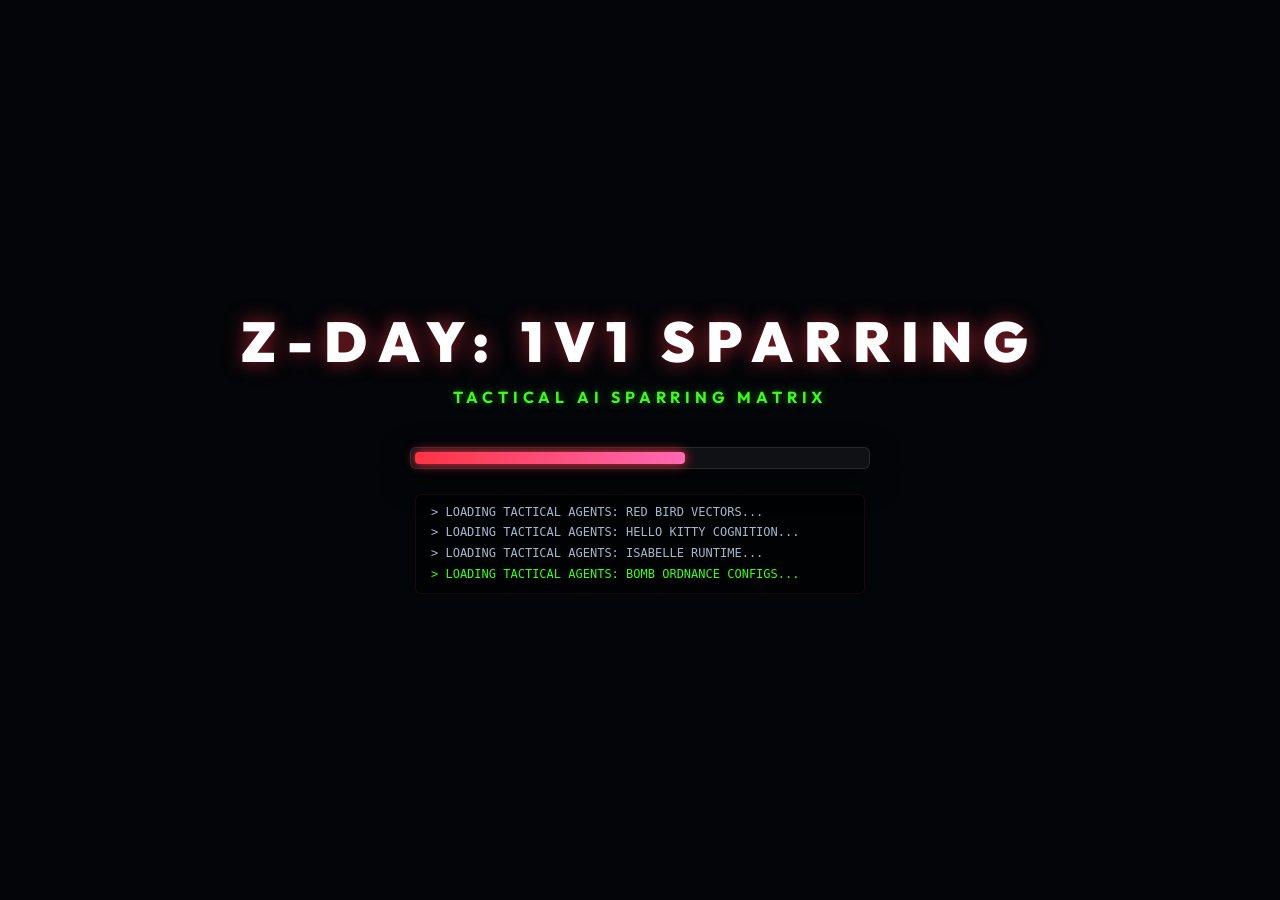
==== commit eb8a957d: "Upload index.html" ====
--- a/index.html
+++ b/index.html
@@ -741,6 +741,35 @@
             0% { opacity: 0.6; }
             100% { opacity: 1; }
         }
+
+        /* 1v1 Mode Selection Buttons */
+        .mode-toggle-btn {
+            padding: 10px 22px;
+            background: rgba(255, 255, 255, 0.04);
+            border: 1.5px solid rgba(255, 255, 255, 0.12);
+            color: var(--text-muted);
+            border-radius: 8px;
+            font-size: 0.85rem;
+            font-weight: 800;
+            text-transform: uppercase;
+            letter-spacing: 0.05em;
+            cursor: pointer;
+            transition: var(--transition-smooth);
+        }
+        .mode-toggle-btn.active {
+            background: linear-gradient(135deg, var(--accent-red) 0%, #cc1b2b 100%);
+            border-color: var(--accent-red);
+            color: #FFF;
+            box-shadow: 0 0 18px rgba(255, 51, 68, 0.4);
+        }
+        .mode-toggle-btn:hover {
+            background: rgba(255, 255, 255, 0.08);
+            border-color: rgba(255, 255, 255, 0.25);
+            color: #FFF;
+        }
+        .hidden {
+            display: none !important;
+        }
     </style>
 </head>
 <body>
@@ -764,9 +793,26 @@
 
     <!-- 2. WEAPON LOADOUT SCREEN -->
     <div class="screen hidden" id="selector-screen">
+        <!-- Game Mode & Difficulty Selection Toggle -->
+        <div class="mode-select-container" style="display: flex; flex-direction: column; gap: 15px; margin-top: 10px; margin-bottom: 25px; align-items: center; justify-content: center; z-index: 20;">
+            <div style="display: flex; gap: 12px;">
+                <button class="mode-toggle-btn active" id="btn-mode-ai" onclick="changeGameMode('ai')">🆚 VS AI</button>
+                <button class="mode-toggle-btn" id="btn-mode-pvp" onclick="changeGameMode('pvp')">👥 VS Player 2 (Local)</button>
+            </div>
+            
+            <!-- AI Difficulty Selection (Only visible when VS AI is active) -->
+            <div id="ai-difficulty-container" style="display: flex; gap: 8px; align-items: center;">
+                <span style="font-size: 0.8rem; text-transform: uppercase; font-weight: 700; letter-spacing: 0.05em; color: var(--text-muted); margin-right: 8px;">AI Difficulty:</span>
+                <button class="mode-toggle-btn diff-btn" id="btn-diff-easy" onclick="changeDifficulty('easy')" style="padding: 6px 14px; font-size: 0.75rem;">Easy</button>
+                <button class="mode-toggle-btn diff-btn active" id="btn-diff-medium" onclick="changeDifficulty('medium')" style="padding: 6px 14px; font-size: 0.75rem;">Medium</button>
+                <button class="mode-toggle-btn diff-btn" id="btn-diff-hard" onclick="changeDifficulty('hard')" style="padding: 6px 14px; font-size: 0.75rem;">Hard</button>
+                <button class="mode-toggle-btn diff-btn" id="btn-diff-exhard" onclick="changeDifficulty('exhard')" style="padding: 6px 14px; font-size: 0.75rem;">Extra Hard</button>
+            </div>
+        </div>
+
         <div class="selector-header">
-            <h2>Select Starting Weapon</h2>
-            <p>Establish primary weapon payload and core ballistic profile</p>
+            <h2 id="weap-select-title">Select Starting Weapon</h2>
+            <p id="weap-select-subtitle">Establish primary weapon payload and core ballistic profile</p>
         </div>
 
         <div style="max-width: 780px; width: 100%; margin-bottom: 35px;">
@@ -898,14 +944,17 @@
             </div>
         </div>
 
-        <button class="launch-btn" onclick="goToCharacterSelect()">Select Operative &rarr;</button>
+        <div style="display: flex; gap: 20px;">
+            <button class="launch-btn hidden" id="weap-back-btn" style="background: rgba(255,255,255,0.05); color: #FFF; border: 1.5px solid rgba(255,255,255,0.15); box-shadow: none;" onclick="handleBackP2ToP1()">&larr; Back to P1</button>
+            <button class="launch-btn" onclick="goToCharacterSelect()">Select Operative &rarr;</button>
+        </div>
     </div>
 
     <!-- 2.5. CHARACTER SELECTOR SCREEN -->
     <div class="screen hidden" id="char-select-screen">
         <div class="selector-header">
-            <h2>Select Your Operative</h2>
-            <p>Determine signature combat vector skin and active passive specs</p>
+            <h2 id="char-select-title">Select Your Operative</h2>
+            <p id="char-select-subtitle">Determine signature combat vector skin and active passive specs</p>
         </div>
 
         <div class="selection-section" style="max-width: 900px; width: 100%;">
@@ -991,7 +1040,7 @@
 
         <div style="display: flex; gap: 20px;">
             <button class="launch-btn" style="background: rgba(255,255,255,0.05); color: #FFF; border: 1.5px solid rgba(255,255,255,0.15); box-shadow: none;" onclick="goToWeaponSelect()">&larr; Back</button>
-            <button class="launch-btn" onclick="startGame()">Deploy to Arena &rarr;</button>
+            <button class="launch-btn" onclick="handleDeployClick()">Deploy to Arena &rarr;</button>
         </div>
     </div>
 
@@ -1023,7 +1072,7 @@
                         <span class="hud-score-value player" id="score-player-val">0</span>
                         <span style="color: rgba(255,255,255,0.25); font-weight: 900;">:</span>
                         <span class="hud-score-value ai" id="score-ai-val">0</span>
-                        <span class="hud-score-label">AI</span>
+                        <span class="hud-score-label" id="score-opp-label">AI</span>
                     </div>
 
                     <!-- Opponent Health & Profile -->
@@ -1381,11 +1430,59 @@
         // --- Selection Variables & Logic ---
         let selectedCharacter = 'red-bird';
         let selectedWeapon = 'carbine';
+        
+        let gameMode = 'ai'; // 'ai' or 'pvp'
+        let selectionStage = 1; // 1 for Player 1, 2 for Player 2
+        let aiDifficulty = 'medium'; // 'easy', 'medium', 'hard', 'exhard'
+
+        function changeGameMode(mode) {
+            gameMode = mode;
+            document.querySelectorAll('.mode-toggle-btn').forEach(btn => {
+                if (!btn.classList.contains('diff-btn')) btn.classList.remove('active');
+            });
+            if (mode === 'ai') {
+                document.getElementById('btn-mode-ai').classList.add('active');
+                document.getElementById('ai-difficulty-container').style.display = 'flex';
+                document.getElementById('score-opp-label').textContent = `AI (${aiDifficulty.toUpperCase()})`;
+            } else {
+                document.getElementById('btn-mode-pvp').classList.add('active');
+                document.getElementById('ai-difficulty-container').style.display = 'none';
+                document.getElementById('score-opp-label').textContent = 'P2';
+            }
+        }
+
+        function changeDifficulty(diff) {
+            aiDifficulty = diff;
+            document.querySelectorAll('.diff-btn').forEach(btn => btn.classList.remove('active'));
+            if (diff === 'easy') document.getElementById('btn-diff-easy').classList.add('active');
+            else if (diff === 'medium') document.getElementById('btn-diff-medium').classList.add('active');
+            else if (diff === 'hard') document.getElementById('btn-diff-hard').classList.add('active');
+            else if (diff === 'exhard') document.getElementById('btn-diff-exhard').classList.add('active');
+            
+            if (gameMode === 'ai') {
+                document.getElementById('score-opp-label').textContent = `AI (${diff.toUpperCase()})`;
+            }
+            audio.playPowerUp();
+        }
 
         function selectChar(charId) {
-            selectedCharacter = charId;
+            if (gameMode === 'pvp' && selectionStage === 2) {
+                ai.selectedCharacter = charId;
+            } else {
+                selectedCharacter = charId;
+            }
             document.querySelectorAll('.char-card').forEach(card => card.classList.remove('selected'));
             document.getElementById(`char-${charId}`).classList.add('selected');
+        }
+
+        function selectWeapon(weapId) {
+            if (gameMode === 'pvp' && selectionStage === 2) {
+                ai.selectedWeapon = weapId;
+            } else {
+                selectedWeapon = weapId;
+            }
+            document.querySelectorAll('.weapon-card').forEach(card => card.classList.remove('selected'));
+            document.getElementById(`weap-${weapId}`).classList.add('selected');
         }
 
         function goToCharacterSelect() {
@@ -1404,11 +1501,69 @@
             document.getElementById('selector-screen').classList.remove('hidden');
         }
 
-        // Select Weapon
-        function selectWeapon(weapId) {
-            selectedWeapon = weapId;
+        function startP2Selection() {
+            selectionStage = 2;
+            
+            // Set defaults for Player 2 selection
+            ai.selectedWeapon = 'carbine';
+            ai.selectedCharacter = 'red-bird';
+
+            // Hide the game mode selectors during player 2 select
+            document.querySelector('.mode-select-container').style.display = 'none';
+
+            // Show the Back to Player 1 button
+            document.getElementById('weap-back-btn').classList.remove('hidden');
+
+            // Update UI highlights
             document.querySelectorAll('.weapon-card').forEach(card => card.classList.remove('selected'));
-            document.getElementById(`weap-${weapId}`).classList.add('selected');
+            document.getElementById('weap-carbine').classList.add('selected');
+            
+            document.querySelectorAll('.char-card').forEach(card => card.classList.remove('selected'));
+            document.getElementById('char-red-bird').classList.add('selected');
+
+            // Update headers for Player 2
+            document.getElementById('weap-select-title').textContent = "Player 2: Select Starting Weapon";
+            document.getElementById('weap-select-subtitle').textContent = "Establish Player 2's primary weapon payload";
+            document.getElementById('char-select-title').textContent = "Player 2: Select Your Operative";
+            document.getElementById('char-select-subtitle').textContent = "Determine Player 2's combat vector skin and active passive";
+
+            // Go back to weapon screen
+            document.getElementById('char-select-screen').classList.add('hidden');
+            document.getElementById('selector-screen').classList.remove('hidden');
+            
+            audio.playPowerUp();
+        }
+
+        function handleBackP2ToP1() {
+            selectionStage = 1;
+            
+            // Show mode selection again
+            document.querySelector('.mode-select-container').style.display = 'flex';
+
+            // Hide back to P1 button
+            document.getElementById('weap-back-btn').classList.add('hidden');
+
+            // Restore titles for Player 1 / defaults
+            document.getElementById('weap-select-title').textContent = "Select Starting Weapon";
+            document.getElementById('weap-select-subtitle').textContent = "Establish primary weapon payload and core ballistic profile";
+            document.getElementById('char-select-title').textContent = "Select Your Operative";
+            document.getElementById('char-select-subtitle').textContent = "Determine signature combat vector skin and active passive specs";
+
+            // Go to character screen of Player 1
+            document.getElementById('selector-screen').classList.add('hidden');
+            document.getElementById('char-select-screen').classList.remove('hidden');
+            
+            // Set highlights back to Player 1 selection
+            selectWeapon(selectedWeapon);
+            selectChar(selectedCharacter);
+        }
+
+        function handleDeployClick() {
+            if (gameMode === 'pvp' && selectionStage === 1) {
+                startP2Selection();
+            } else {
+                startGame();
+            }
         }
 
         // --- Game Setup & Loop ---
@@ -1421,89 +1576,89 @@
             carbine: {
                 name: "Red Bird Carbine",
                 damage: 80,
-                fireDelay: 330,
+                fireDelay: 220,
                 capacity: 35,
-                reloadTime: 1200,
+                reloadTime: 800,
                 reserve: 140,
                 type: 'semi',
-                bulletSpeed: 10,
+                bulletSpeed: 14,
                 color: '#ff3344'
             },
             blaster: {
                 name: "Kitty Bubble SMG",
-                damage: 30,
-                fireDelay: 100,
+                damage: 36,
+                fireDelay: 70,
                 capacity: 55,
-                reloadTime: 1500,
+                reloadTime: 1000,
                 reserve: 220,
                 type: 'auto',
-                bulletSpeed: 12,
+                bulletSpeed: 16,
                 color: '#ff69b4'
             },
             bazooka: {
                 name: "Sling-Shot Bazooka",
                 damage: 250,
-                fireDelay: 1200,
+                fireDelay: 800,
                 capacity: 30,
-                reloadTime: 2200,
+                reloadTime: 1500,
                 reserve: 100,
                 type: 'heavy',
-                bulletSpeed: 6.5,
+                bulletSpeed: 10,
                 color: '#ffcc00'
             },
             raygun: {
                 name: "Ray-Kitty Laser Blaster",
-                damage: 95,
-                fireDelay: 250,
+                damage: 110,
+                fireDelay: 180,
                 capacity: 40,
-                reloadTime: 1400,
+                reloadTime: 900,
                 reserve: 160,
                 type: 'semi',
-                bulletSpeed: 16,
+                bulletSpeed: 22,
                 color: '#00ffff'
             },
             drumgun: {
                 name: "Isabelle Drum Rifle",
-                damage: 45,
-                fireDelay: 125,
+                damage: 55,
+                fireDelay: 90,
                 capacity: 55,
-                reloadTime: 1800,
+                reloadTime: 1200,
                 reserve: 220,
                 type: 'auto',
-                bulletSpeed: 11,
+                bulletSpeed: 15,
                 color: '#39ff14'
             },
             shotgun: {
                 name: "Flock Scattergun",
-                damage: 55,
-                fireDelay: 700,
+                damage: 65,
+                fireDelay: 450,
                 capacity: 30,
-                reloadTime: 1600,
+                reloadTime: 1100,
                 reserve: 120,
                 type: 'semi',
-                bulletSpeed: 9,
+                bulletSpeed: 13,
                 color: '#ff3344'
             },
             sniper: {
                 name: "Sonic Bolt Sniper",
                 damage: 300,
-                fireDelay: 1500,
+                fireDelay: 900,
                 capacity: 35,
-                reloadTime: 2000,
+                reloadTime: 1300,
                 reserve: 105,
                 type: 'semi',
-                bulletSpeed: 20,
+                bulletSpeed: 28,
                 color: '#ffd700'
             },
             nookrifle: {
                 name: "Nook's Bells Rifle",
-                damage: 70,
-                fireDelay: 500,
+                damage: 85,
+                fireDelay: 300,
                 capacity: 45,
-                reloadTime: 1300,
+                reloadTime: 950,
                 reserve: 180,
                 type: 'burst',
-                bulletSpeed: 13,
+                bulletSpeed: 17,
                 color: '#c5a059'
             }
         };
@@ -1671,13 +1826,18 @@
             else if (selectedCharacter === 'sonic') player.speed = 4.4;
             else if (selectedCharacter === 'tom-nook') player.speed = 3.6;
 
-            const chars = ['red-bird', 'hello-kitty', 'isabelle', 'black-bird', 'sonic', 'tom-nook'];
-            const weaps = ['carbine', 'blaster', 'bazooka', 'raygun', 'drumgun', 'shotgun', 'sniper', 'nookrifle'];
-            ai.selectedCharacter = chars[Math.floor(Math.random() * chars.length)];
-            ai.selectedWeapon = weaps[Math.floor(Math.random() * weaps.length)];
-            
-            document.getElementById('opp-username').textContent = `AI (${ai.selectedCharacter.replace('-', ' ').toUpperCase()})`;
-
+            if (gameMode === 'pvp') {
+                document.getElementById('opp-username').textContent = `PLAYER 2 (${ai.selectedCharacter.replace('-', ' ').toUpperCase()})`;
+                document.getElementById('score-opp-label').textContent = 'P2';
+            } else {
+                const chars = ['red-bird', 'hello-kitty', 'isabelle', 'black-bird', 'sonic', 'tom-nook'];
+                const weaps = ['carbine', 'blaster', 'bazooka', 'raygun', 'drumgun', 'shotgun', 'sniper', 'nookrifle'];
+                ai.selectedCharacter = chars[Math.floor(Math.random() * chars.length)];
+                ai.selectedWeapon = weaps[Math.floor(Math.random() * weaps.length)];
+                document.getElementById('opp-username').textContent = `AI (${ai.selectedCharacter.replace('-', ' ').toUpperCase()})`;
+                document.getElementById('score-opp-label').textContent = 'AI';
+            }
+            
             ai.x = 700;
             ai.y = 300;
             ai.health = 100;
@@ -1690,14 +1850,37 @@
             ai.ringShieldRegenTimer = 0;
             ai.invincibilityFrames = 0;
 
-            if (ai.selectedCharacter === 'red-bird') ai.speed = 3.5;
-            else if (ai.selectedCharacter === 'hello-kitty') ai.speed = 3.8;
+            let baseSpeedAI = 3.5;
+            if (ai.selectedCharacter === 'red-bird') baseSpeedAI = 3.5;
+            else if (ai.selectedCharacter === 'hello-kitty') baseSpeedAI = 3.8;
             else if (ai.selectedCharacter === 'isabelle') {
-                ai.speed = 4.3;
+                baseSpeedAI = 4.3;
                 ai.activeWeapon.reloadTime *= 0.85;
-            } else if (ai.selectedCharacter === 'black-bird') ai.speed = 3.3;
-            else if (ai.selectedCharacter === 'sonic') ai.speed = 4.4;
-            else if (ai.selectedCharacter === 'tom-nook') ai.speed = 3.6;
+            } else if (ai.selectedCharacter === 'black-bird') baseSpeedAI = 3.3;
+            else if (ai.selectedCharacter === 'sonic') baseSpeedAI = 4.4;
+            else if (ai.selectedCharacter === 'tom-nook') baseSpeedAI = 3.6;
+
+            if (gameMode === 'ai') {
+                if (aiDifficulty === 'easy') {
+                    baseSpeedAI *= 0.65;
+                    ai.activeWeapon.fireDelay *= 1.6;
+                    ai.activeWeapon.reloadTime *= 1.4;
+                    ai.activeWeapon.bulletSpeed *= 0.75;
+                } else if (aiDifficulty === 'medium') {
+                    // Normal stats
+                } else if (aiDifficulty === 'hard') {
+                    baseSpeedAI *= 1.25;
+                    ai.activeWeapon.fireDelay *= 0.75;
+                    ai.activeWeapon.reloadTime *= 0.8;
+                    ai.activeWeapon.bulletSpeed *= 1.2;
+                } else if (aiDifficulty === 'exhard') {
+                    baseSpeedAI *= 1.45;
+                    ai.activeWeapon.fireDelay *= 0.55;
+                    ai.activeWeapon.reloadTime *= 0.6;
+                    ai.activeWeapon.bulletSpeed *= 1.35;
+                }
+            }
+            ai.speed = baseSpeedAI;
 
             bullets = [];
             particles = [];
@@ -1723,10 +1906,33 @@
         }
 
         function relaunchSelector() {
+            selectionStage = 1;
+            
+            // Show mode selection again
+            document.querySelector('.mode-select-container').style.display = 'flex';
+            if (gameMode === 'ai') {
+                document.getElementById('ai-difficulty-container').style.display = 'flex';
+            } else {
+                document.getElementById('ai-difficulty-container').style.display = 'none';
+            }
+
+            // Hide back to P1 button
+            document.getElementById('weap-back-btn').classList.add('hidden');
+
+            // Restore titles for Player 1 / defaults
+            document.getElementById('weap-select-title').textContent = "Select Starting Weapon";
+            document.getElementById('weap-select-subtitle').textContent = "Establish primary weapon payload and core ballistic profile";
+            document.getElementById('char-select-title').textContent = "Select Your Operative";
+            document.getElementById('char-select-subtitle').textContent = "Determine signature combat vector skin and active passive specs";
+
             document.getElementById('gameover-screen').classList.remove('active');
             document.getElementById('game-screen').classList.add('hidden');
             document.getElementById('selector-screen').classList.remove('hidden');
             gameState = 'SELECTOR';
+            
+            // Set highlights back to Player 1 selection
+            selectWeapon(selectedWeapon);
+            selectChar(selectedCharacter);
         }
 
         function triggerRoundEnd(winner) {
@@ -1774,7 +1980,8 @@
                 goTitle.textContent = "DECIMATED";
                 goTitle.className = "gameover-title";
             }
-            document.getElementById('go-final-score').textContent = `PLAYER ${playerWins} - ${aiWins} AI`;
+            const oppLabel = (gameMode === 'pvp') ? 'P2' : 'AI';
+            document.getElementById('go-final-score').textContent = `PLAYER ${playerWins} - ${aiWins} ${oppLabel}`;
             document.getElementById('gameover-screen').classList.add('active');
         }
 
@@ -2164,68 +2371,124 @@
                 player.y = Math.max(player.radius, Math.min(canvas.height - player.radius, player.y));
             }
 
-            // AI Movement & Behavior
+            // AI / Player 2 Movement & Behavior
             if (!intermissionActive && ai.health > 0) {
-                ai.behaviorTimer--;
-                
-                if (ai.behaviorTimer <= 0) {
-                    ai.behaviorTimer = Math.random() * 40 + 20;
-
-                    let nearestDrop = null;
-                    let minDist = 9999;
-                    drops.forEach(d => {
-                        const dist = Math.hypot(ai.x - d.x, ai.y - d.y);
-                        if (dist < minDist) {
-                            minDist = dist;
-                            nearestDrop = d;
+                if (gameMode === 'pvp') {
+                    // Player 2 keyboard movement (Arrow keys)
+                    let p2MoveX = 0;
+                    let p2MoveY = 0;
+                    if (keys['ArrowUp']) p2MoveY -= 1;
+                    if (keys['ArrowDown']) p2MoveY += 1;
+                    if (keys['ArrowLeft']) p2MoveX -= 1;
+                    if (keys['ArrowRight']) p2MoveX += 1;
+
+                    if (p2MoveX !== 0 || p2MoveY !== 0) {
+                        const len = Math.sqrt(p2MoveX * p2MoveX + p2MoveY * p2MoveY);
+                        let currentSpeed = ai.speed;
+                        if (keys['Slash'] || keys['ShiftRight'] || keys['/']) {
+                            currentSpeed *= 1.45;
                         }
-                    });
-
-                    if (ai.health < 40 && nearestDrop && nearestDrop.type === 'health' && minDist < 350) {
-                        ai.actionState = 'MAGNETIZING_POWERUP';
-                        ai.targetX = nearestDrop.x;
-                        ai.targetY = nearestDrop.y;
-                    } else if (nearestDrop && minDist < 180) {
-                        ai.actionState = 'MAGNETIZING_POWERUP';
-                        ai.targetX = nearestDrop.x;
-                        ai.targetY = nearestDrop.y;
+                        p2MoveX = (p2MoveX / len) * currentSpeed;
+                        p2MoveY = (p2MoveY / len) * currentSpeed;
+                        ai.x += p2MoveX;
+                        ai.y += p2MoveY;
+                    }
+
+                    // Aiming: manual aim with IJKL, auto-aim at Player 1 if not pressed
+                    let p2AimX = 0;
+                    let p2AimY = 0;
+                    if (keys['i'] || keys['I']) p2AimY -= 1;
+                    if (keys['k'] || keys['K']) p2AimY += 1;
+                    if (keys['j'] || keys['J']) p2AimX -= 1;
+                    if (keys['l'] || keys['L']) p2AimX += 1;
+
+                    if (p2AimX !== 0 || p2AimY !== 0) {
+                        ai.angle = Math.atan2(p2AimY, p2AimX);
                     } else {
-                        const pDist = Math.hypot(ai.x - player.x, ai.y - player.y);
-                        if (ai.health < 35) {
-                            ai.actionState = 'FLEEING';
-                            const distPort0 = Math.hypot(ai.x - portals[0].x, ai.y - portals[0].y);
-                            const distPort1 = Math.hypot(ai.x - portals[1].x, ai.y - portals[1].y);
-                            const targetPortal = (distPort0 < distPort1) ? portals[0] : portals[1];
-                            ai.targetX = targetPortal.x;
-                            ai.targetY = targetPortal.y;
-                        } else if (pDist > 300) {
-                            ai.actionState = 'CHASING';
-                            ai.targetX = player.x + (Math.random() * 80 - 40);
-                            ai.targetY = player.y + (Math.random() * 80 - 40);
+                        // Default auto-aim at Player 1
+                        ai.angle = Math.atan2(player.y - ai.y, player.x - ai.x);
+                    }
+
+                    // Shooting for Player 2: Enter or Right Control or Numpad0
+                    if (keys['Enter'] || keys['ControlRight'] || keys['Numpad0']) {
+                        shootActiveWeaponAI();
+                    }
+
+                    ai.x = Math.max(ai.radius, Math.min(canvas.width - ai.radius, ai.x));
+                    ai.y = Math.max(ai.radius, Math.min(canvas.height - ai.radius, ai.y));
+                } else {
+                    ai.behaviorTimer--;
+                    
+                    if (ai.behaviorTimer <= 0) {
+                        let baseInterval = 40;
+                        if (aiDifficulty === 'easy') baseInterval = 80;
+                        else if (aiDifficulty === 'hard') baseInterval = 25;
+                        else if (aiDifficulty === 'exhard') baseInterval = 12;
+                        
+                        ai.behaviorTimer = Math.random() * baseInterval + baseInterval / 2;
+
+                        let nearestDrop = null;
+                        let minDist = 9999;
+                        drops.forEach(d => {
+                            const dist = Math.hypot(ai.x - d.x, ai.y - d.y);
+                            if (dist < minDist) {
+                                minDist = dist;
+                                nearestDrop = d;
+                            }
+                        });
+
+                        if (ai.health < 40 && nearestDrop && nearestDrop.type === 'health' && minDist < 350) {
+                            ai.actionState = 'MAGNETIZING_POWERUP';
+                            ai.targetX = nearestDrop.x;
+                            ai.targetY = nearestDrop.y;
+                        } else if (nearestDrop && minDist < 180) {
+                            ai.actionState = 'MAGNETIZING_POWERUP';
+                            ai.targetX = nearestDrop.x;
+                            ai.targetY = nearestDrop.y;
                         } else {
-                            ai.actionState = 'WANDERING';
-                            ai.targetX = ai.x + (Math.random() * 200 - 100);
-                            ai.targetY = ai.y + (Math.random() * 200 - 100);
+                            const pDist = Math.hypot(ai.x - player.x, ai.y - player.y);
+                            if (ai.health < 35) {
+                                ai.actionState = 'FLEEING';
+                                const distPort0 = Math.hypot(ai.x - portals[0].x, ai.y - portals[0].y);
+                                const distPort1 = Math.hypot(ai.x - portals[1].x, ai.y - portals[1].y);
+                                const targetPortal = (distPort0 < distPort1) ? portals[0] : portals[1];
+                                ai.targetX = targetPortal.x;
+                                ai.targetY = targetPortal.y;
+                            } else if (pDist > 300) {
+                                ai.actionState = 'CHASING';
+                                ai.targetX = player.x + (Math.random() * 80 - 40);
+                                ai.targetY = player.y + (Math.random() * 80 - 40);
+                            } else {
+                                ai.actionState = 'WANDERING';
+                                ai.targetX = ai.x + (Math.random() * 200 - 100);
+                                ai.targetY = ai.y + (Math.random() * 200 - 100);
+                            }
                         }
                     }
+
+                    let adx = ai.targetX - ai.x;
+                    let ady = ai.targetY - ai.y;
+                    let adist = Math.hypot(adx, ady);
+                    if (adist > 5) {
+                        ai.x += (adx / adist) * ai.speed;
+                        ai.y += (ady / adist) * ai.speed;
+                    }
+
+                    ai.angle = Math.atan2(player.y - ai.y, player.x - ai.x);
+                    const pDistToPlayer = Math.hypot(player.x - ai.x, player.y - ai.y);
+                    
+                    let shootChance = 0.12;
+                    if (aiDifficulty === 'easy') shootChance = 0.05;
+                    else if (aiDifficulty === 'hard') shootChance = 0.18;
+                    else if (aiDifficulty === 'exhard') shootChance = 0.28;
+                    
+                    if (pDistToPlayer < 450 && Math.random() < shootChance) {
+                        shootActiveWeaponAI();
+                    }
+
+                    ai.x = Math.max(ai.radius, Math.min(canvas.width - ai.radius, ai.x));
+                    ai.y = Math.max(ai.radius, Math.min(canvas.height - ai.radius, ai.y));
                 }
-
-                let adx = ai.targetX - ai.x;
-                let ady = ai.targetY - ai.y;
-                let adist = Math.hypot(adx, ady);
-                if (adist > 5) {
-                    ai.x += (adx / adist) * ai.speed;
-                    ai.y += (ady / adist) * ai.speed;
-                }
-
-                ai.angle = Math.atan2(player.y - ai.y, player.x - ai.x);
-                const pDistToPlayer = Math.hypot(player.x - ai.x, player.y - ai.y);
-                if (pDistToPlayer < 450 && Math.random() < 0.12) {
-                    shootActiveWeaponAI();
-                }
-
-                ai.x = Math.max(ai.radius, Math.min(canvas.width - ai.radius, ai.x));
-                ai.y = Math.max(ai.radius, Math.min(canvas.height - ai.radius, ai.y));
             }
 
             // Portal checks
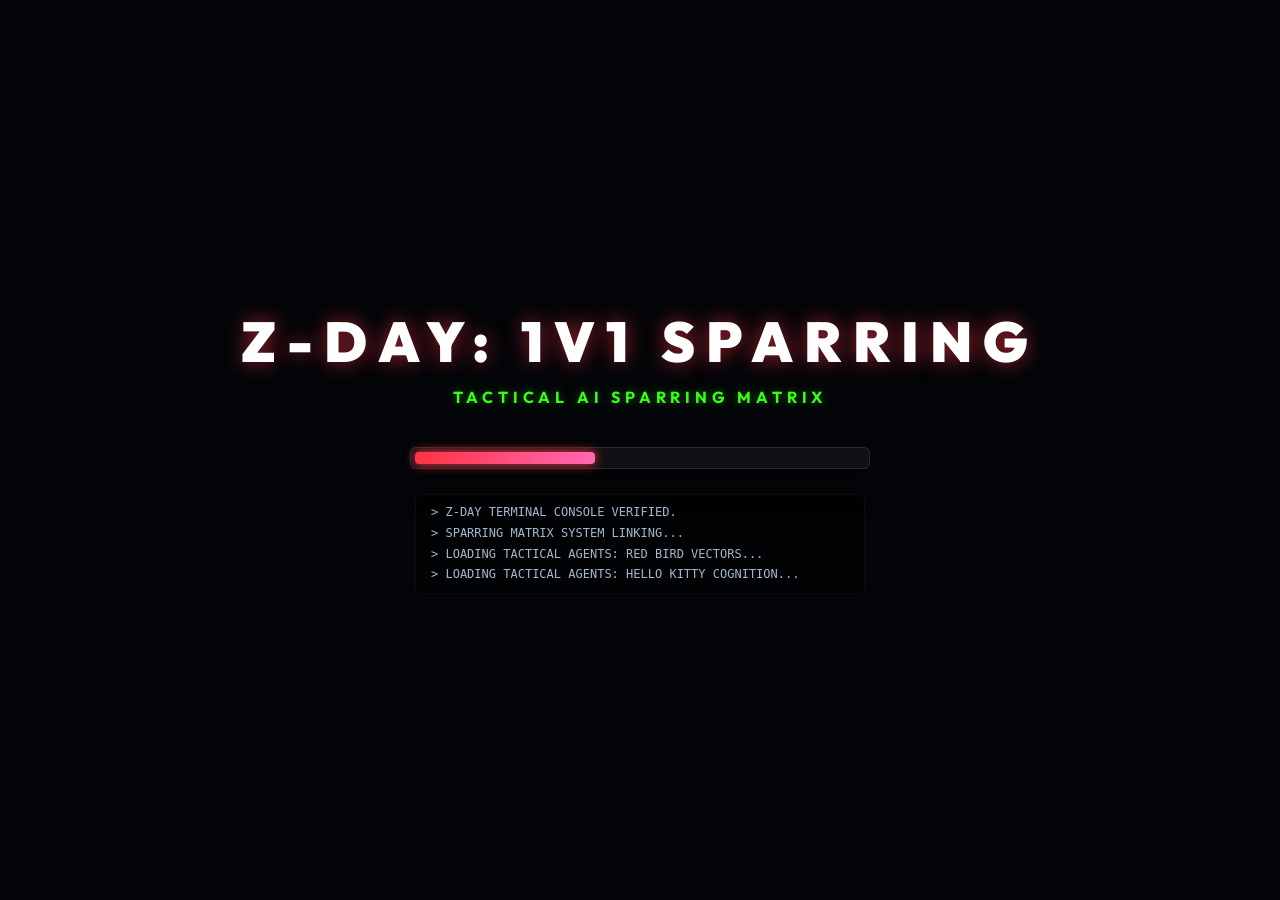
==== commit 256bbf2d: "Upload index.html" ====
--- a/index.html
+++ b/index.html
@@ -807,6 +807,18 @@
                 <button class="mode-toggle-btn diff-btn active" id="btn-diff-medium" onclick="changeDifficulty('medium')" style="padding: 6px 14px; font-size: 0.75rem;">Medium</button>
                 <button class="mode-toggle-btn diff-btn" id="btn-diff-hard" onclick="changeDifficulty('hard')" style="padding: 6px 14px; font-size: 0.75rem;">Hard</button>
                 <button class="mode-toggle-btn diff-btn" id="btn-diff-exhard" onclick="changeDifficulty('exhard')" style="padding: 6px 14px; font-size: 0.75rem;">Extra Hard</button>
+            </div>
+
+            <!-- Name Customization Inputs -->
+            <div class="name-inputs-container" style="display: flex; gap: 15px; margin-top: 5px; align-items: center; justify-content: center;">
+                <div class="input-group" id="p1-name-group" style="display: flex; flex-direction: column; gap: 4px;">
+                    <label style="font-size: 0.65rem; text-transform: uppercase; font-weight: 700; color: var(--text-muted); letter-spacing: 0.05em; text-align: left;">Player 1 Name</label>
+                    <input type="text" id="p1-name-input" value="Player 1" oninput="changeP1Name(this.value)" style="padding: 8px 16px; background: rgba(0,0,0,0.4); border: 1px solid rgba(255,255,255,0.1); border-radius: 6px; color: #FFF; font-family: inherit; font-size: 0.85rem; outline: none; width: 160px; transition: border 0.2s;" onfocus="this.style.borderColor='rgba(255,51,68,0.4)'" onblur="this.style.borderColor='rgba(255,255,255,0.1)'"/>
+                </div>
+                <div class="input-group" id="p2-name-group" style="display: flex; flex-direction: column; gap: 4px; display: none;">
+                    <label style="font-size: 0.65rem; text-transform: uppercase; font-weight: 700; color: var(--text-muted); letter-spacing: 0.05em; text-align: left;">Player 2 Name</label>
+                    <input type="text" id="p2-name-input" value="Player 2" oninput="changeP2Name(this.value)" style="padding: 8px 16px; background: rgba(0,0,0,0.4); border: 1px solid rgba(255,255,255,0.1); border-radius: 6px; color: #FFF; font-family: inherit; font-size: 0.85rem; outline: none; width: 160px; transition: border 0.2s;" onfocus="this.style.borderColor='rgba(0,255,255,0.4)'" onblur="this.style.borderColor='rgba(255,255,255,0.1)'"/>
+                </div>
             </div>
         </div>
 
@@ -1434,6 +1446,8 @@
         let gameMode = 'ai'; // 'ai' or 'pvp'
         let selectionStage = 1; // 1 for Player 1, 2 for Player 2
         let aiDifficulty = 'medium'; // 'easy', 'medium', 'hard', 'exhard'
+        let p1Name = 'Player 1';
+        let p2Name = 'Player 2';
 
         function changeGameMode(mode) {
             gameMode = mode;
@@ -1443,11 +1457,25 @@
             if (mode === 'ai') {
                 document.getElementById('btn-mode-ai').classList.add('active');
                 document.getElementById('ai-difficulty-container').style.display = 'flex';
+                document.getElementById('p2-name-group').style.display = 'none';
                 document.getElementById('score-opp-label').textContent = `AI (${aiDifficulty.toUpperCase()})`;
             } else {
                 document.getElementById('btn-mode-pvp').classList.add('active');
                 document.getElementById('ai-difficulty-container').style.display = 'none';
+                document.getElementById('p2-name-group').style.display = 'flex';
                 document.getElementById('score-opp-label').textContent = 'P2';
+            }
+        }
+
+        function changeP1Name(name) {
+            p1Name = name.trim() || 'Player 1';
+            document.getElementById('hud-username').textContent = p1Name;
+        }
+
+        function changeP2Name(name) {
+            p2Name = name.trim() || 'Player 2';
+            if (gameMode === 'pvp') {
+                document.getElementById('opp-username').textContent = `${p2Name} (${ai.selectedCharacter.replace('-', ' ').toUpperCase()})`;
             }
         }
 
@@ -1742,7 +1770,63 @@
             if (e.key === 'r' || e.key === 'R' || e.code === 'KeyR') {
                 triggerManualReload();
             }
+            if (e.key === 'Control' || e.code === 'ControlLeft' || e.code === 'ControlRight') {
+                if (gameState === 'PLAYING' && !intermissionActive) {
+                    e.preventDefault();
+                    if (e.code === 'ControlRight') {
+                        if (gameMode === 'pvp') {
+                            cycleWeaponP2();
+                        }
+                    } else {
+                        cycleWeaponP1();
+                    }
+                }
+            }
         });
+
+        const WEAPONS_KEYS = ['carbine', 'blaster', 'bazooka', 'raygun', 'drumgun', 'shotgun', 'sniper', 'nookrifle'];
+
+        function cycleWeaponP1() {
+            let currentIndex = WEAPONS_KEYS.indexOf(selectedWeapon);
+            currentIndex = (currentIndex + 1) % WEAPONS_KEYS.length;
+            selectedWeapon = WEAPONS_KEYS[currentIndex];
+
+            const spec = WEAPONS[selectedWeapon];
+            player.activeWeapon = JSON.parse(JSON.stringify(spec));
+            
+            if (selectedCharacter === 'isabelle') {
+                player.activeWeapon.reloadTime *= 0.85;
+            }
+
+            player.ammoInMag = player.activeWeapon.capacity;
+            player.ammoReserve = player.activeWeapon.reserve;
+            player.reloading = false;
+            
+            audio.playReload();
+            spawnExplosiveSparks(player.x, player.y, player.activeWeapon.color, 12);
+            updateHUD();
+        }
+
+        function cycleWeaponP2() {
+            let currentIndex = WEAPONS_KEYS.indexOf(ai.selectedWeapon);
+            currentIndex = (currentIndex + 1) % WEAPONS_KEYS.length;
+            ai.selectedWeapon = WEAPONS_KEYS[currentIndex];
+
+            const spec = WEAPONS[ai.selectedWeapon];
+            ai.activeWeapon = JSON.parse(JSON.stringify(spec));
+            
+            if (ai.selectedCharacter === 'isabelle') {
+                ai.activeWeapon.reloadTime *= 0.85;
+            }
+
+            ai.ammoInMag = ai.activeWeapon.capacity;
+            ai.ammoReserve = ai.activeWeapon.reserve;
+            ai.reloading = false;
+            
+            audio.playReload();
+            spawnExplosiveSparks(ai.x, ai.y, ai.activeWeapon.color, 12);
+            updateHUD();
+        }
 
         window.addEventListener('keyup', (e) => {
             keys[e.key] = false;
@@ -1826,8 +1910,10 @@
             else if (selectedCharacter === 'sonic') player.speed = 4.4;
             else if (selectedCharacter === 'tom-nook') player.speed = 3.6;
 
+            document.getElementById('hud-username').textContent = p1Name;
+
             if (gameMode === 'pvp') {
-                document.getElementById('opp-username').textContent = `PLAYER 2 (${ai.selectedCharacter.replace('-', ' ').toUpperCase()})`;
+                document.getElementById('opp-username').textContent = `${p2Name} (${ai.selectedCharacter.replace('-', ' ').toUpperCase()})`;
                 document.getElementById('score-opp-label').textContent = 'P2';
             } else {
                 const chars = ['red-bird', 'hello-kitty', 'isabelle', 'black-bird', 'sonic', 'tom-nook'];
@@ -2358,8 +2444,8 @@
                 if (moveX !== 0 || moveY !== 0) {
                     const len = Math.sqrt(moveX * moveX + moveY * moveY);
                     let currentSpeed = player.speed;
-                    if (keys['Shift']) {
-                        currentSpeed *= 1.45;
+                    if (keys['Shift'] || keys['ShiftLeft']) {
+                        currentSpeed *= 1.75;
                     }
                     moveX = (moveX / len) * currentSpeed;
                     moveY = (moveY / len) * currentSpeed;
@@ -2386,7 +2472,7 @@
                         const len = Math.sqrt(p2MoveX * p2MoveX + p2MoveY * p2MoveY);
                         let currentSpeed = ai.speed;
                         if (keys['Slash'] || keys['ShiftRight'] || keys['/']) {
-                            currentSpeed *= 1.45;
+                            currentSpeed *= 1.75;
                         }
                         p2MoveX = (p2MoveX / len) * currentSpeed;
                         p2MoveY = (p2MoveY / len) * currentSpeed;
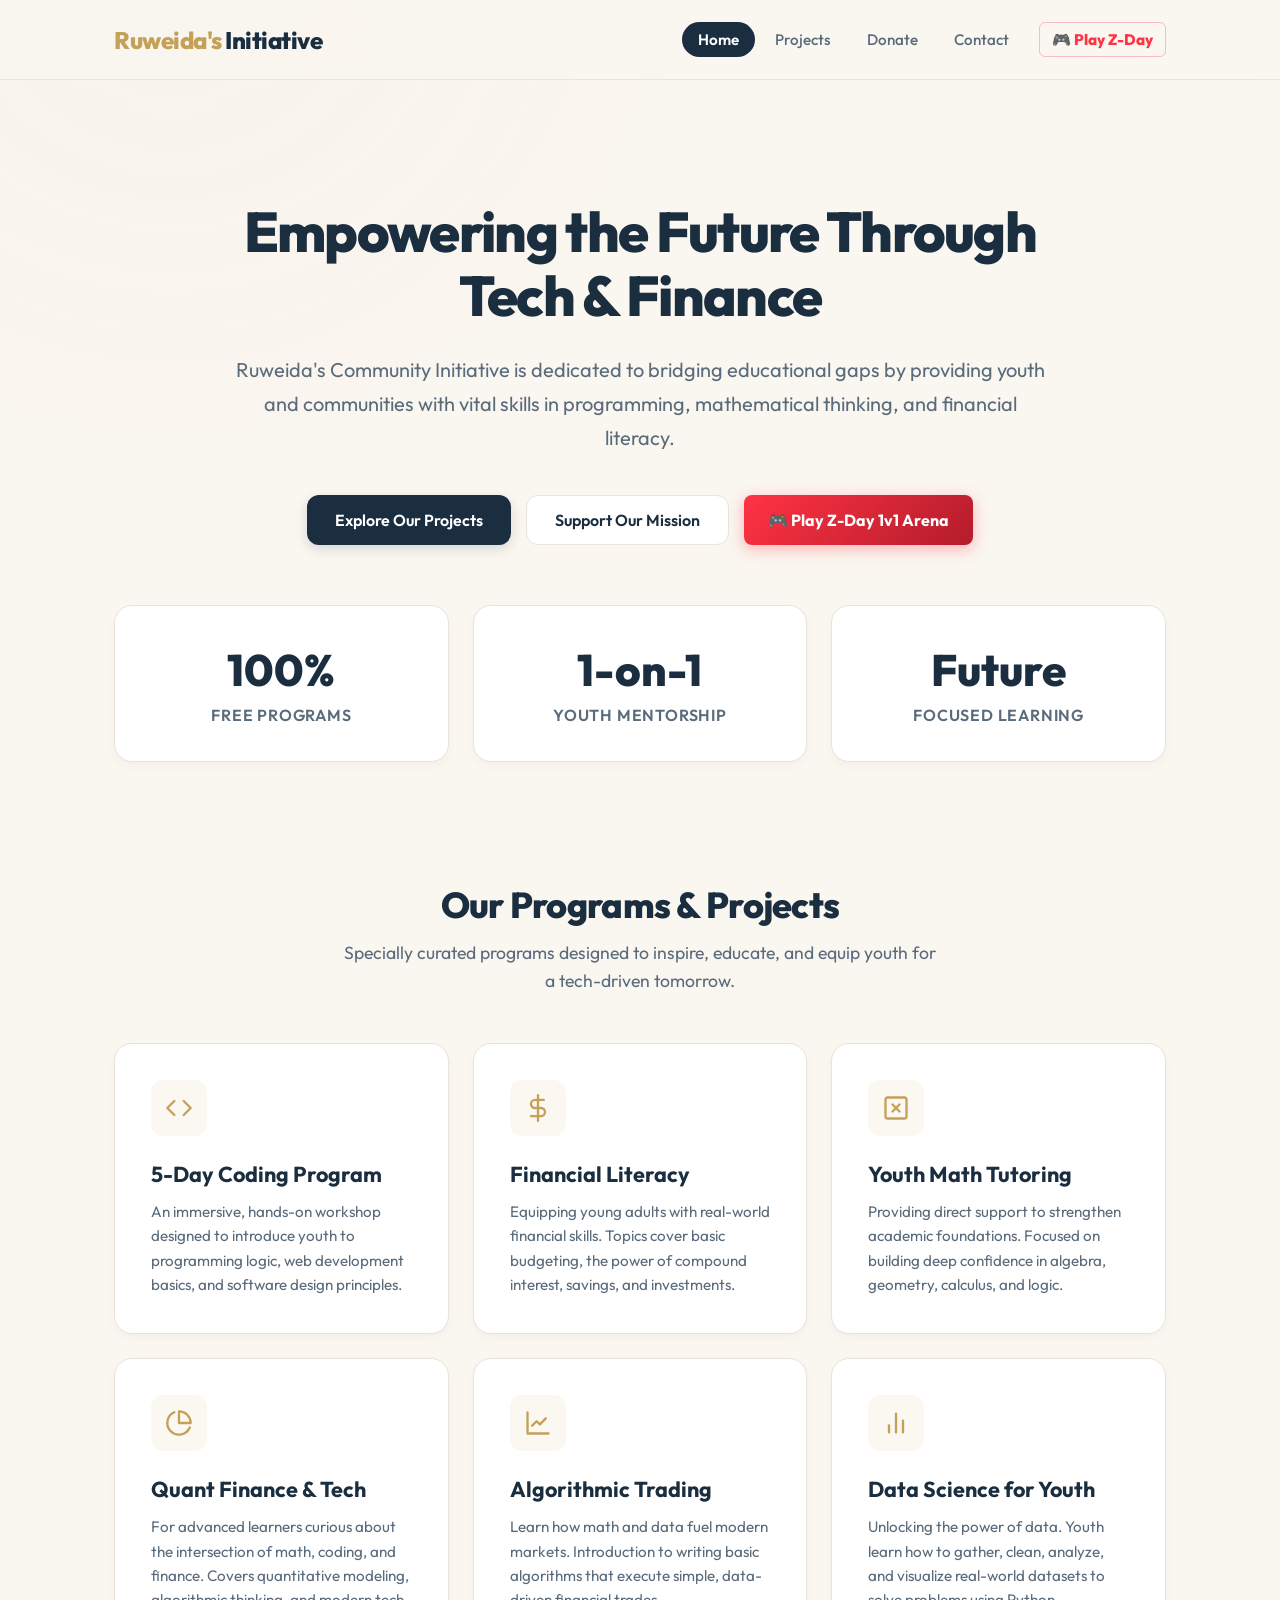
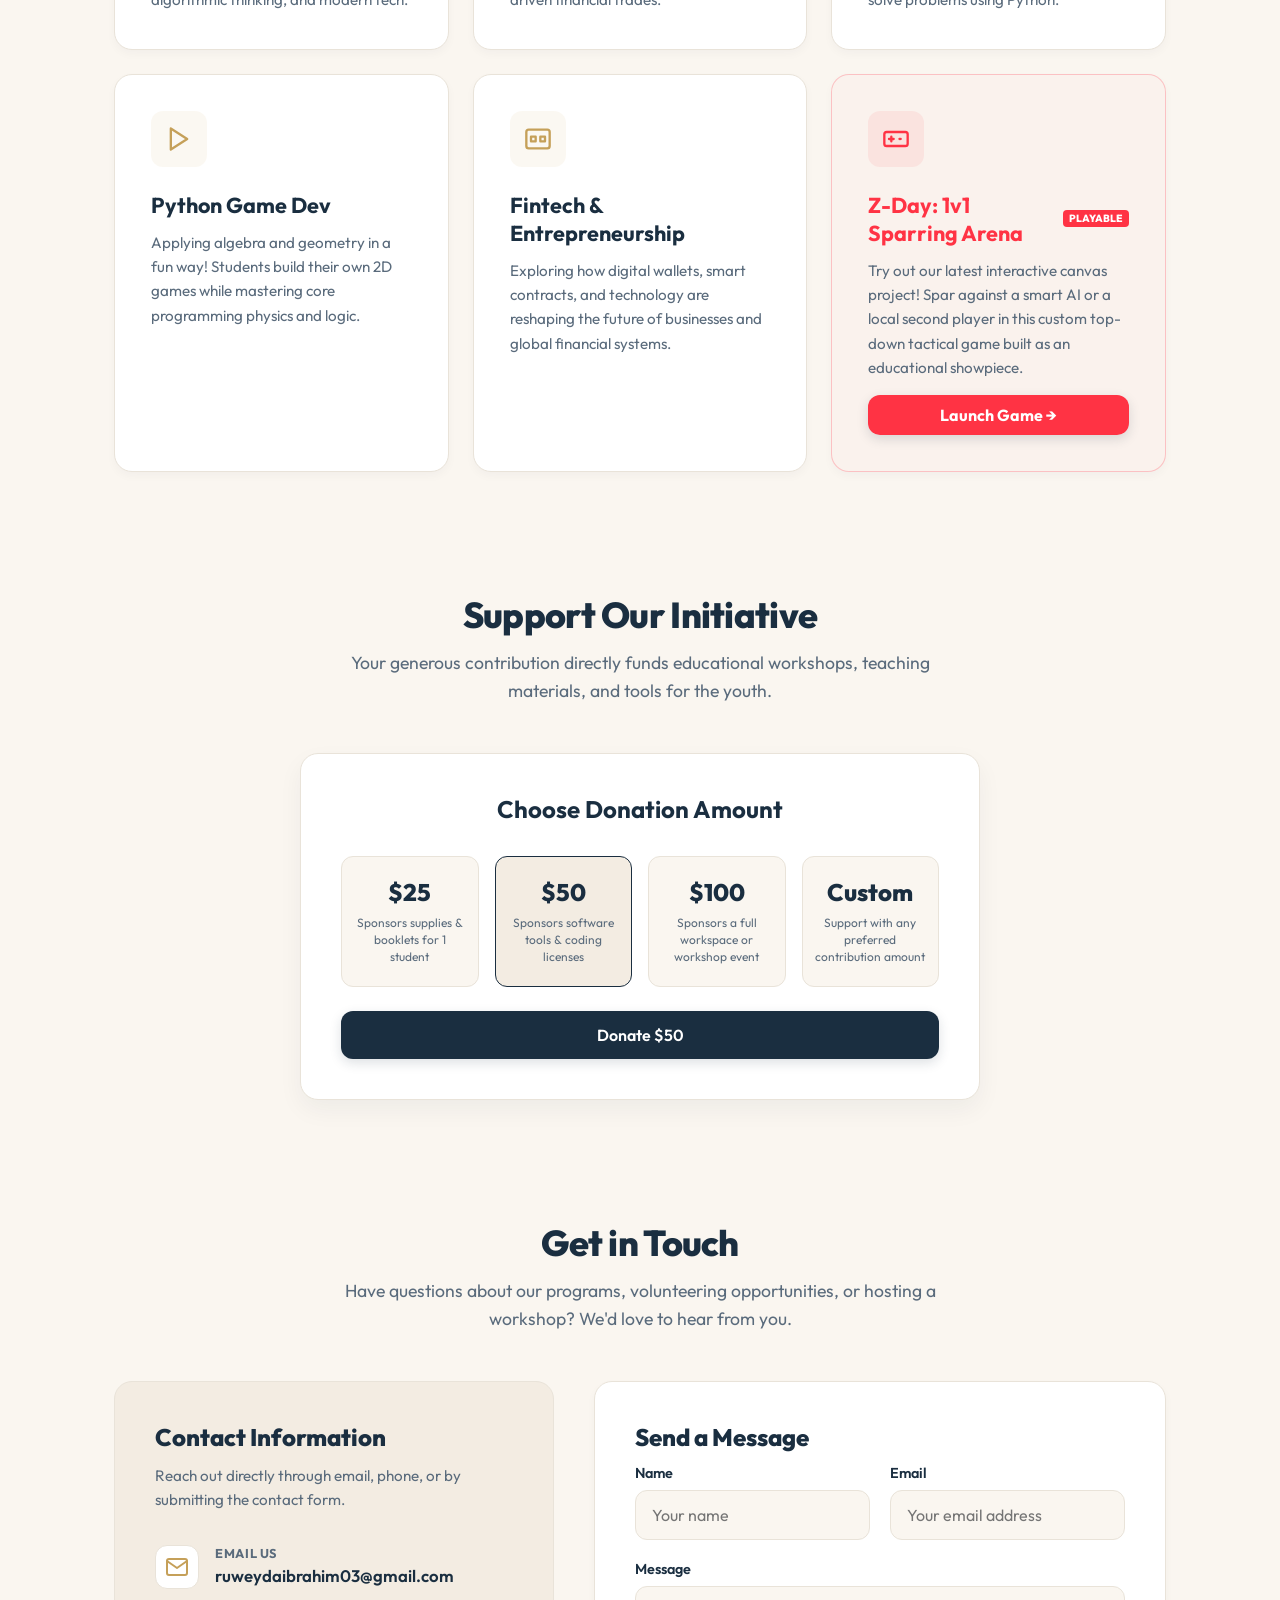
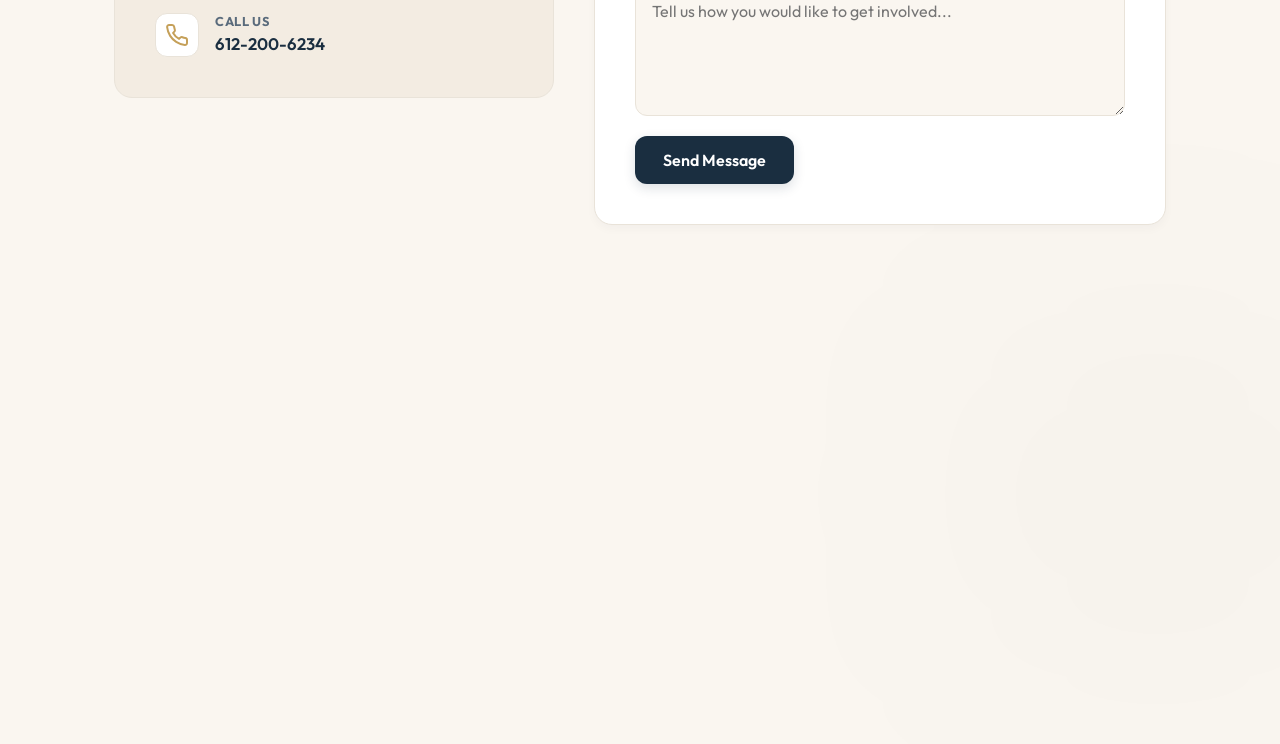
==== commit a65335ac: "Upload index.html" ====
--- a/index.html
+++ b/index.html
@@ -3,3412 +3,307 @@
 <head>
     <meta charset="UTF-8">
     <meta name="viewport" content="width=device-width, initial-scale=1.0">
-    <title>Z-Day: 1v1 Sparring Arena - Cute & Chaotic</title>
+    <meta name="description" content="Ruweida's Community Initiative - Empowering youth through coding, math tutoring, and financial literacy workshops.">
+    <title>Ruweida's Community Initiative</title>
     
     <!-- Google Fonts -->
     <link rel="preconnect" href="https://fonts.googleapis.com">
     <link rel="preconnect" href="https://fonts.gstatic.com" crossorigin>
-    <link href="https://fonts.googleapis.com/css2?family=Outfit:wght@300;400;500;600;700;800;900&display=swap" rel="stylesheet">
+    <link href="https://fonts.googleapis.com/css2?family=Outfit:wght@300;400;500;600;700;800&display=swap" rel="stylesheet">
     
-    <style>
-        :root {
-            --bg-dark: #05080c;
-            --bg-panel: rgba(12, 18, 30, 0.82);
-            --accent-red: #ff3344;
-            --accent-green: #39ff14;
-            --accent-gold: #c5a059;
-            --accent-pink: #ff69b4;
-            --text-light: #f1f5f9;
-            --text-muted: #64748b;
-            --border-color: rgba(255, 51, 68, 0.15);
-            --transition-smooth: all 0.25s cubic-bezier(0.16, 1, 0.3, 1);
-        }
-
-        body {
-            margin: 0;
-            padding: 0;
-            background-color: var(--bg-dark);
-            color: var(--text-light);
-            font-family: 'Outfit', sans-serif;
-            min-height: 100vh;
-            overflow: hidden;
-            user-select: none;
-            background-image: 
-                radial-gradient(circle at 50% 50%, rgba(255, 51, 68, 0.03) 0%, transparent 80%),
-                radial-gradient(circle at 10% 90%, rgba(57, 255, 20, 0.02) 0%, transparent 60%);
-        }
-
-        .screen {
-            position: fixed;
-            top: 0;
-            left: 0;
-            width: 100%;
-            height: 100%;
-            display: flex;
-            flex-direction: column;
-            align-items: center;
-            justify-content: center;
-            z-index: 10;
-            transition: opacity 0.5s ease, visibility 0.5s ease;
-            box-sizing: border-box;
-        }
-
-        .screen.hidden {
-            opacity: 0;
-            visibility: hidden;
-            pointer-events: none;
-        }
-
-        /* 1. LOADING SCREEN */
-        #loading-screen {
-            background-color: #030508;
-            padding: 30px;
-        }
-
-        .loading-title-glow {
-            font-size: 3.5rem;
-            font-weight: 900;
-            letter-spacing: 0.2em;
-            text-transform: uppercase;
-            margin: 0 0 10px 0;
-            color: #FFF;
-            text-shadow: 0 0 20px rgba(255, 51, 68, 0.6);
-            text-align: center;
-        }
-
-        .loading-subtitle {
-            font-size: 1rem;
-            letter-spacing: 0.3em;
-            text-transform: uppercase;
-            color: var(--accent-green);
-            margin: 0 0 40px 0;
-            text-shadow: 0 0 10px rgba(57, 255, 20, 0.4);
-            font-weight: 700;
-        }
-
-        .loader-container {
-            width: 450px;
-            background: rgba(255, 255, 255, 0.05);
-            border: 1px solid rgba(255, 255, 255, 0.1);
-            padding: 4px;
-            border-radius: 6px;
-            box-shadow: 0 10px 30px rgba(0,0,0,0.5);
-            margin-bottom: 25px;
-        }
-
-        .loader-fill {
-            height: 12px;
-            width: 0%;
-            background: linear-gradient(90deg, var(--accent-red), var(--accent-pink));
-            border-radius: 4px;
-            box-shadow: 0 0 12px var(--accent-red);
-            transition: width 0.1s linear;
-        }
-
-        .console-log {
-            width: 450px;
-            height: 100px;
-            background: rgba(0, 0, 0, 0.6);
-            border: 1px solid rgba(255, 51, 68, 0.1);
-            border-radius: 6px;
-            padding: 10px 15px;
-            box-sizing: border-box;
-            font-family: monospace;
-            font-size: 0.75rem;
-            color: #a3b8cc;
-            overflow-y: hidden;
-            display: flex;
-            flex-direction: column;
-            gap: 4px;
-        }
-
-        .console-line {
-            margin: 0;
-            line-height: 1.4;
-        }
-
-        .console-line.green {
-            color: var(--accent-green);
-        }
-
-        /* 2. ARSENAL SELECTOR SCREEN */
-        #selector-screen, #char-select-screen {
-            background-color: rgba(3, 5, 8, 0.96);
-            overflow-y: auto;
-            justify-content: flex-start;
-            padding: 40px 20px;
-        }
-
-        .selector-header {
-            text-align: center;
-            margin-bottom: 30px;
-        }
-
-        .selector-header h2 {
-            font-size: 2.2rem;
-            font-weight: 800;
-            letter-spacing: 0.05em;
-            text-transform: uppercase;
-            margin: 0 0 8px 0;
-            color: #FFF;
-            text-shadow: 0 4px 12px rgba(0,0,0,0.5);
-        }
-
-        .selector-header p {
-            font-size: 0.95rem;
-            color: var(--text-muted);
-            margin: 0;
-        }
-
-        .selection-section {
-            background: var(--bg-panel);
-            border: 1px solid var(--border-color);
-            border-radius: 12px;
-            padding: 24px;
-            margin-bottom: 25px;
-            box-shadow: 0 20px 40px rgba(0,0,0,0.4);
-            backdrop-filter: blur(12px);
-        }
-
-        .section-title-tag {
-            font-size: 0.8rem;
-            text-transform: uppercase;
-            letter-spacing: 0.15em;
-            color: var(--accent-red);
-            font-weight: 700;
-            margin: 0 0 20px 0;
-            display: flex;
-            align-items: center;
-            gap: 8px;
-        }
-
-        /* Characters display */
-        .char-options {
-            display: flex;
-            gap: 16px;
-        }
-
-        .char-card {
-            flex: 1;
-            background: rgba(0, 0, 0, 0.4);
-            border: 1.5px solid rgba(255, 255, 255, 0.05);
-            border-radius: 10px;
-            padding: 16px;
-            cursor: pointer;
-            text-align: center;
-            transition: var(--transition-smooth);
-            display: flex;
-            flex-direction: column;
-            align-items: center;
-            gap: 10px;
-        }
-
-        .char-card:hover {
-            border-color: rgba(255, 255, 255, 0.2);
-            transform: translateY(-2px);
-            background: rgba(255,255,255,0.02);
-        }
-
-        .char-card.selected#char-red-bird {
-            border-color: var(--accent-red);
-            background: rgba(255, 51, 68, 0.05);
-            box-shadow: 0 0 20px rgba(255, 51, 68, 0.15);
-        }
-
-        .char-card.selected#char-hello-kitty {
-            border-color: var(--accent-pink);
-            background: rgba(255, 105, 180, 0.05);
-            box-shadow: 0 0 20px rgba(255, 105, 180, 0.15);
-        }
-
-        .char-card.selected#char-isabelle {
-            border-color: var(--accent-green);
-            background: rgba(57, 255, 20, 0.05);
-            box-shadow: 0 0 20px rgba(57, 255, 20, 0.15);
-        }
-
-        .char-card.selected#char-black-bird {
-            border-color: #ffa500;
-            background: rgba(255, 165, 0, 0.05);
-            box-shadow: 0 0 20px rgba(255, 165, 0, 0.15);
-        }
-
-        .char-card.selected#char-sonic {
-            border-color: #00F3FF;
-            background: rgba(0, 243, 255, 0.05);
-            box-shadow: 0 0 20px rgba(0, 243, 255, 0.15);
-        }
-
-        .char-card.selected#char-tom-nook {
-            border-color: var(--accent-gold);
-            background: rgba(197, 160, 89, 0.05);
-            box-shadow: 0 0 20px rgba(197, 160, 89, 0.15);
-        }
-
-        .char-icon-preview {
-            width: 50px;
-            height: 50px;
-            position: relative;
-        }
-
-        .char-name {
-            font-weight: 700;
-            font-size: 0.95rem;
-            color: #FFF;
-        }
-
-        .char-desc {
-            font-size: 0.75rem;
-            color: var(--text-muted);
-            line-height: 1.4;
-            margin: 0;
-        }
-
-        /* Weapons options */
-        .weapon-card {
-            background: rgba(0, 0, 0, 0.4);
-            border: 1.5px solid rgba(255, 255, 255, 0.05);
-            border-radius: 10px;
-            padding: 16px;
-            cursor: pointer;
-            display: flex;
-            justify-content: space-between;
-            align-items: center;
-            transition: var(--transition-smooth);
-        }
-
-        .weapon-card:hover {
-            border-color: rgba(255, 255, 255, 0.15);
-            background: rgba(255,255,255,0.01);
-        }
-
-        .weapon-card.selected {
-            border-color: var(--accent-red);
-            background: rgba(255, 51, 68, 0.04);
-            box-shadow: 0 0 15px rgba(255, 51, 68, 0.08);
-        }
-
-        .weapon-info-block {
-            display: flex;
-            flex-direction: column;
-            gap: 4px;
-        }
-
-        .weapon-title {
-            font-size: 1rem;
-            font-weight: 700;
-            color: #FFF;
-            margin: 0;
-        }
-
-        .weapon-tagline {
-            font-size: 0.75rem;
-            color: var(--text-muted);
-            margin: 0;
-        }
-
-        .weapon-stat-visuals {
-            width: 130px;
-            display: flex;
-            flex-direction: column;
-        }
-
-        .weapon-stat-row {
-            display: flex;
-            justify-content: space-between;
-            font-size: 0.7rem;
-            color: var(--text-light);
-            font-weight: 600;
-            margin-bottom: 3px;
-        }
-
-        .slider-value {
-            color: var(--accent-green);
-        }
-
-        .weapon-stat-bar-container {
-            width: 100%;
-            height: 4px;
-            background: rgba(255,255,255,0.06);
-            border-radius: 2px;
-            overflow: hidden;
-        }
-
-        .weapon-stat-bar-fill {
-            height: 100%;
-            background: var(--accent-red);
-            border-radius: 2px;
-            transition: var(--transition-smooth);
-        }
-
-        .weapon-card.selected .weapon-stat-bar-fill {
-            background: var(--accent-green);
-            box-shadow: 0 0 6px var(--accent-green);
-        }
-
-        .launch-btn {
-            background: linear-gradient(135deg, var(--accent-red) 0%, #b31c2b 100%);
-            color: #FFF;
-            border: none;
-            border-radius: 8px;
-            padding: 16px 36px;
-            font-size: 1rem;
-            font-weight: 800;
-            letter-spacing: 0.05rem;
-            text-transform: uppercase;
-            cursor: pointer;
-            box-shadow: 0 8px 24px rgba(255, 51, 68, 0.3);
-            transition: var(--transition-smooth);
-        }
-
-        .launch-btn:hover {
-            transform: translateY(-2px);
-            box-shadow: 0 12px 30px rgba(255, 51, 68, 0.45);
-            filter: brightness(1.1);
-        }
-
-        /* 3. GAMEPLAY SCREEN */
-        #game-screen {
-            background-color: #030508;
-            padding: 0;
-            margin: 0;
-        }
-
-        .game-container {
-            position: relative;
-            width: 800px;
-            height: 600px;
-            border: 2px solid rgba(255, 255, 255, 0.05);
-            border-radius: 12px;
-            overflow: hidden;
-            box-shadow: 0 25px 60px rgba(0,0,0,0.8);
-            background-color: #060911;
-        }
-
-        #game-canvas {
-            display: block;
-            background-color: #080c14;
-        }
-
-        /* Tactical HUD overlay */
-        .hud-overlay {
-            position: absolute;
-            top: 0;
-            left: 0;
-            width: 100%;
-            height: 100%;
-            pointer-events: none;
-            box-sizing: border-box;
-            padding: 20px;
-            display: flex;
-            flex-direction: column;
-            justify-content: space-between;
-        }
-
-        .hud-top-bar {
-            display: flex;
-            justify-content: space-between;
-            align-items: center;
-            width: 100%;
-        }
-
-        /* Scoreboard design */
-        .hud-scoreboard {
-            background: rgba(12, 18, 30, 0.85);
-            border: 1px solid rgba(255, 255, 255, 0.1);
-            border-radius: 8px;
-            padding: 10px 24px;
-            display: flex;
-            align-items: center;
-            gap: 15px;
-            backdrop-filter: blur(8px);
-        }
-
-        .hud-score-label {
-            font-size: 0.75rem;
-            text-transform: uppercase;
-            letter-spacing: 0.1em;
-            color: var(--text-muted);
-            font-weight: 700;
-        }
-
-        .hud-score-value {
-            font-size: 1.6rem;
-            font-weight: 900;
-            color: #FFF;
-            letter-spacing: 2px;
-            text-shadow: 0 0 10px rgba(255,255,255,0.3);
-        }
-
-        .hud-score-value.player {
-            color: var(--accent-green);
-            text-shadow: 0 0 8px rgba(57, 255, 20, 0.4);
-        }
-
-        .hud-score-value.ai {
-            color: var(--accent-red);
-            text-shadow: 0 0 8px rgba(255, 51, 68, 0.4);
-        }
-
-        .hud-profile-card {
-            display: flex;
-            align-items: center;
-            gap: 12px;
-            background: rgba(12, 18, 30, 0.85);
-            border: 1px solid rgba(255, 255, 255, 0.1);
-            border-radius: 8px;
-            padding: 8px 16px;
-            backdrop-filter: blur(8px);
-        }
-
-        .hud-avatar-box {
-            width: 36px;
-            height: 36px;
-            background: rgba(0,0,0,0.4);
-            border-radius: 6px;
-            border: 1px solid rgba(255,255,255,0.1);
-            display: flex;
-            align-items: center;
-            justify-content: center;
-        }
-
-        .hud-avatar-canvas {
-            width: 36px;
-            height: 36px;
-        }
-
-        .hud-vitals {
-            display: flex;
-            flex-direction: column;
-            gap: 4px;
-        }
-
-        .hud-username {
-            font-size: 0.85rem;
-            font-weight: 700;
-            color: #FFF;
-        }
-
-        .health-bar-container {
-            width: 140px;
-            height: 8px;
-            background: rgba(255, 255, 255, 0.1);
-            border-radius: 4px;
-            overflow: hidden;
-            border: 1px solid rgba(0, 0, 0, 0.2);
-        }
-
-        .health-bar-fill {
-            width: 100%;
-            height: 100%;
-            background: linear-gradient(90deg, #2ecc71, #27ae60);
-            border-radius: 4px;
-            transition: width 0.15s ease-out;
-            box-shadow: 0 0 6px rgba(46, 204, 113, 0.4);
-        }
-
-        .hud-bottom-bar {
-            display: flex;
-            justify-content: space-between;
-            align-items: flex-end;
-            width: 100%;
-        }
-
-        .hud-weapon-status {
-            background: rgba(12, 18, 30, 0.85);
-            border: 1px solid rgba(255, 255, 255, 0.1);
-            border-radius: 8px;
-            padding: 10px 18px;
-            display: flex;
-            flex-direction: column;
-            gap: 4px;
-            backdrop-filter: blur(8px);
-        }
-
-        .hud-weapon-name {
-            font-size: 0.75rem;
-            text-transform: uppercase;
-            letter-spacing: 0.05em;
-            color: var(--text-muted);
-            font-weight: 700;
-        }
-
-        .hud-ammo {
-            font-size: 1.5rem;
-            font-weight: 900;
-            color: #FFF;
-            margin: 0;
-        }
-
-        .hud-reload-warning {
-            color: var(--accent-red);
-            font-size: 0.9rem;
-            font-weight: 800;
-            animation: pulse 1s infinite alternate;
-        }
-
-        /* Power-Up Announcer Banner */
-        .powerup-announcer {
-            position: absolute;
-            top: 110px;
-            left: 50%;
-            transform: translateX(-50%);
-            background: linear-gradient(90deg, transparent 0%, rgba(57, 255, 20, 0.2) 30%, rgba(57, 255, 20, 0.2) 70%, transparent 100%);
-            border-top: 1px solid rgba(57, 255, 20, 0.3);
-            border-bottom: 1px solid rgba(57, 255, 20, 0.3);
-            padding: 8px 40px;
-            color: var(--accent-green);
-            font-weight: 900;
-            font-size: 1rem;
-            letter-spacing: 0.2em;
-            text-transform: uppercase;
-            opacity: 0;
-            visibility: hidden;
-            transition: var(--transition-smooth);
-            text-shadow: 0 0 10px rgba(57, 255, 20, 0.5);
-            text-align: center;
-            width: 80%;
-            pointer-events: none;
-        }
-
-        .powerup-announcer.active {
-            opacity: 1;
-            visibility: visible;
-            transform: translateX(-50%) translateY(10px);
-        }
-
-        /* Duel Round Intermission HUD */
-        .hud-intermission {
-            position: absolute;
-            top: 220px;
-            left: 50%;
-            transform: translate(-50%, -50%);
-            text-align: center;
-            background: rgba(3, 5, 8, 0.9);
-            border: 1px solid rgba(255,255,255,0.08);
-            border-radius: 12px;
-            padding: 20px 40px;
-            width: 320px;
-            opacity: 0;
-            visibility: hidden;
-            transition: var(--transition-smooth);
-        }
-
-        .hud-intermission.active {
-            opacity: 1;
-            visibility: visible;
-        }
-
-        .intermission-lbl {
-            font-size: 0.8rem;
-            text-transform: uppercase;
-            letter-spacing: 0.2em;
-            color: var(--accent-red);
-            font-weight: 700;
-            margin-bottom: 5px;
-        }
-
-        .intermission-timer {
-            font-size: 3rem;
-            font-weight: 900;
-            color: #FFF;
-            margin: 0;
-            text-shadow: 0 0 15px rgba(255,255,255,0.2);
-        }
-
-        /* 4. GAME OVER / DUEL OVERLAY SCREEN */
-        .gameover-overlay {
-            position: absolute;
-            top: 0;
-            left: 0;
-            width: 100%;
-            height: 100%;
-            background: rgba(3, 5, 8, 0.95);
-            display: flex;
-            flex-direction: column;
-            align-items: center;
-            justify-content: center;
-            opacity: 0;
-            visibility: hidden;
-            transition: opacity 0.4s ease, visibility 0.4s ease;
-            z-index: 100;
-            pointer-events: none;
-        }
-
-        .gameover-overlay.active {
-            opacity: 1;
-            visibility: visible;
-            pointer-events: auto;
-        }
-
-        .gameover-title {
-            font-size: 3.5rem;
-            font-weight: 900;
-            letter-spacing: 0.05em;
-            text-transform: uppercase;
-            margin: 0 0 10px 0;
-            color: var(--accent-red);
-            text-shadow: 0 0 25px rgba(255, 51, 68, 0.5);
-        }
-        
-        .gameover-title.victory {
-            color: var(--accent-green);
-            text-shadow: 0 0 25px rgba(57, 255, 20, 0.5);
-        }
-
-        .gameover-subtitle {
-            font-size: 1rem;
-            letter-spacing: 0.15em;
-            text-transform: uppercase;
-            color: var(--text-muted);
-            margin: 0 0 40px 0;
-            font-weight: 600;
-        }
-
-        .gameover-stats-grid {
-            display: flex;
-            gap: 20px;
-            margin-bottom: 40px;
-        }
-
-        .gameover-stat-card {
-            background: rgba(255, 255, 255, 0.03);
-            border: 1px solid rgba(255, 255, 255, 0.08);
-            border-radius: 8px;
-            padding: 16px 24px;
-            text-align: center;
-            min-width: 130px;
-        }
-
-        .gameover-stat-lbl {
-            display: block;
-            font-size: 0.7rem;
-            text-transform: uppercase;
-            letter-spacing: 0.1em;
-            color: var(--text-muted);
-            margin-bottom: 6px;
-            font-weight: 700;
-        }
-
-        .gameover-stat-val {
-            font-size: 1.8rem;
-            font-weight: 900;
-            color: #FFF;
-        }
-
-        .gameover-stat-val.gold {
-            color: var(--accent-gold);
-            text-shadow: 0 0 10px rgba(197, 160, 89, 0.4);
-        }
-
-        .gameover-actions {
-            display: flex;
-            gap: 16px;
-        }
-
-        .gameover-btn {
-            background: rgba(255, 255, 255, 0.05);
-            color: #FFF;
-            border: 1.5px solid rgba(255, 255, 255, 0.12);
-            border-radius: 6px;
-            padding: 12px 28px;
-            font-size: 0.85rem;
-            font-weight: 800;
-            text-transform: uppercase;
-            letter-spacing: 0.05em;
-            cursor: pointer;
-            transition: var(--transition-smooth);
-        }
-
-        .gameover-btn:hover {
-            background: rgba(255, 255, 255, 0.1);
-            border-color: rgba(255, 255, 255, 0.3);
-        }
-
-        .gameover-btn.gold {
-            background: linear-gradient(135deg, var(--accent-gold) 0%, #a48143 100%);
-            border: none;
-            box-shadow: 0 6px 18px rgba(197, 160, 89, 0.25);
-        }
-
-        .gameover-btn.gold:hover {
-            transform: translateY(-1px);
-            box-shadow: 0 8px 22px rgba(197, 160, 89, 0.35);
-            filter: brightness(1.1);
-        }
-
-        @keyframes pulse {
-            0% { opacity: 0.6; }
-            100% { opacity: 1; }
-        }
-
-        /* 1v1 Mode Selection Buttons */
-        .mode-toggle-btn {
-            padding: 10px 22px;
-            background: rgba(255, 255, 255, 0.04);
-            border: 1.5px solid rgba(255, 255, 255, 0.12);
-            color: var(--text-muted);
-            border-radius: 8px;
-            font-size: 0.85rem;
-            font-weight: 800;
-            text-transform: uppercase;
-            letter-spacing: 0.05em;
-            cursor: pointer;
-            transition: var(--transition-smooth);
-        }
-        .mode-toggle-btn.active {
-            background: linear-gradient(135deg, var(--accent-red) 0%, #cc1b2b 100%);
-            border-color: var(--accent-red);
-            color: #FFF;
-            box-shadow: 0 0 18px rgba(255, 51, 68, 0.4);
-        }
-        .mode-toggle-btn:hover {
-            background: rgba(255, 255, 255, 0.08);
-            border-color: rgba(255, 255, 255, 0.25);
-            color: #FFF;
-        }
-        .hidden {
-            display: none !important;
-        }
-    </style>
+    <!-- Stylesheets -->
+    <link rel="stylesheet" href="styles.css">
 </head>
 <body>
-    <!-- Premium background ambient shapes -->
-    <div class="background-glow top-left" style="position: fixed; width: 600px; height: 600px; background: radial-gradient(circle, rgba(255, 51, 68, 0.04) 0%, transparent 70%); filter: blur(80px); top: -200px; left: -200px; z-index: -1; pointer-events: none;"></div>
-    <div class="background-glow bottom-right" style="position: fixed; width: 600px; height: 600px; background: radial-gradient(circle, rgba(57, 255, 20, 0.03) 0%, transparent 70%); filter: blur(80px); bottom: -200px; right: -200px; z-index: -1; pointer-events: none;"></div>
-
-    <!-- 1. LOADING SCREEN -->
-    <div class="screen" id="loading-screen">
-        <h1 class="loading-title-glow">Z-Day: 1v1 Sparring</h1>
-        <p class="loading-subtitle">Tactical AI Sparring Matrix</p>
-        
-        <div class="loader-container">
-            <div class="loader-fill" id="loader-fill"></div>
+    <!-- Background decorative glows -->
+    <div class="background-glow top-left"></div>
+    <div class="background-glow bottom-right"></div>
+
+    <header class="navbar">
+        <div class="nav-container">
+            <a href="#home" class="logo" id="nav-logo">
+                <span class="logo-accent">Ruweida's</span> Initiative
+            </a>
+            <nav class="nav-links">
+                <a href="#home" class="nav-item active" data-target="home">Home</a>
+                <a href="#projects" class="nav-item" data-target="projects">Projects</a>
+                <a href="#donate" class="nav-item" data-target="donate">Donate</a>
+                <a href="#contact" class="nav-item" data-target="contact">Contact</a>
+                <a href="zombies.html" class="nav-item game-nav-item" target="_blank" style="color: #ff3344; font-weight: 800; border: 1.5px solid rgba(255, 51, 68, 0.3); padding: 5px 12px; border-radius: 6px; margin-left: 10px; transition: all 0.3s; display: inline-flex; align-items: center; gap: 4px; text-decoration: none;">🎮 Play Z-Day</a>
+            </nav>
         </div>
-
-        <div class="console-log" id="console-log">
-            <!-- Simulated logs print dynamically -->
+    </header>
+
+    <main class="main-content">
+        <!-- Home Section -->
+        <section class="page-section" id="home-section">
+            <div class="hero-block">
+                <h1 class="hero-title">Empowering the Future Through Tech & Finance</h1>
+                <p class="hero-subtitle">
+                    Ruweida's Community Initiative is dedicated to bridging educational gaps by providing youth and communities with vital skills in programming, mathematical thinking, and financial literacy.
+                </p>
+                <div class="hero-actions" style="display: flex; gap: 15px; flex-wrap: wrap; justify-content: center;">
+                    <button class="btn btn-primary" id="explore-projects-btn">Explore Our Projects</button>
+                    <button class="btn btn-secondary" id="support-mission-btn">Support Our Mission</button>
+                    <a href="zombies.html" class="btn" style="background: linear-gradient(135deg, #ff3344 0%, #b31c2b 100%); color: #FFF; border: none; box-shadow: 0 4px 15px rgba(255,51,68,0.35); display: inline-flex; align-items: center; gap: 8px; text-decoration: none; padding: 12px 24px; border-radius: 8px; font-weight: 700; transition: transform 0.2s;" target="_blank" onmouseover="this.style.transform='translateY(-2px)'" onmouseout="this.style.transform='translateY(0)'">🎮 Play Z-Day 1v1 Arena</a>
+                </div>
+            </div>
+
+            <div class="stats-grid">
+                <div class="stat-card">
+                    <div class="stat-num">100%</div>
+                    <div class="stat-label">Free Programs</div>
+                </div>
+                <div class="stat-card">
+                    <div class="stat-num">1-on-1</div>
+                    <div class="stat-label">Youth Mentorship</div>
+                </div>
+                <div class="stat-card">
+                    <div class="stat-num">Future</div>
+                    <div class="stat-label">Focused Learning</div>
+                </div>
+            </div>
+        </section>
+
+        <!-- Projects Section -->
+        <section class="page-section" id="projects-section">
+            <div class="section-header">
+                <h2 class="section-title">Our Programs & Projects</h2>
+                <p class="section-subtitle">Specially curated programs designed to inspire, educate, and equip youth for a tech-driven tomorrow.</p>
+            </div>
+
+            <div class="projects-grid">
+                <!-- Program 1 -->
+                <div class="project-card">
+                    <div class="project-icon">
+                        <svg viewBox="0 0 24 24" width="28" height="28" fill="none" stroke="currentColor" stroke-width="2" stroke-linecap="round" stroke-linejoin="round">
+                            <polyline points="16 18 22 12 16 6"></polyline>
+                            <polyline points="8 6 2 12 8 18"></polyline>
+                        </svg>
+                    </div>
+                    <h3 class="project-card-title">5-Day Coding Program</h3>
+                    <p class="project-card-desc">An immersive, hands-on workshop designed to introduce youth to programming logic, web development basics, and software design principles.</p>
+                </div>
+
+                <!-- Program 2 -->
+                <div class="project-card">
+                    <div class="project-icon">
+                        <svg viewBox="0 0 24 24" width="28" height="28" fill="none" stroke="currentColor" stroke-width="2" stroke-linecap="round" stroke-linejoin="round">
+                            <line x1="12" y1="1" x2="12" y2="23"></line>
+                            <path d="M17 5H9.5a3.5 3.5 0 0 0 0 7h5a3.5 3.5 0 0 1 0 7H6"></path>
+                        </svg>
+                    </div>
+                    <h3 class="project-card-title">Financial Literacy</h3>
+                    <p class="project-card-desc">Equipping young adults with real-world financial skills. Topics cover basic budgeting, the power of compound interest, savings, and investments.</p>
+                </div>
+
+                <!-- Program 3 -->
+                <div class="project-card">
+                    <div class="project-icon">
+                        <svg viewBox="0 0 24 24" width="28" height="28" fill="none" stroke="currentColor" stroke-width="2" stroke-linecap="round" stroke-linejoin="round">
+                            <rect x="3" y="3" width="18" height="18" rx="2" ry="2"></rect>
+                            <line x1="9" y1="9" x2="15" y2="15"></line>
+                            <line x1="15" y1="9" x2="9" y2="15"></line>
+                        </svg>
+                    </div>
+                    <h3 class="project-card-title">Youth Math Tutoring</h3>
+                    <p class="project-card-desc">Providing direct support to strengthen academic foundations. Focused on building deep confidence in algebra, geometry, calculus, and logic.</p>
+                </div>
+
+                <!-- Program 4 -->
+                <div class="project-card">
+                    <div class="project-icon">
+                        <svg viewBox="0 0 24 24" width="28" height="28" fill="none" stroke="currentColor" stroke-width="2" stroke-linecap="round" stroke-linejoin="round">
+                            <path d="M21.21 15.89A10 10 0 1 1 8 2.83"></path>
+                            <path d="M22 12A10 10 0 0 0 12 2v10z"></path>
+                        </svg>
+                    </div>
+                    <h3 class="project-card-title">Quant Finance & Tech</h3>
+                    <p class="project-card-desc">For advanced learners curious about the intersection of math, coding, and finance. Covers quantitative modeling, algorithmic thinking, and modern tech.</p>
+                </div>
+
+                <!-- Program 5 (NEW) -->
+                <div class="project-card">
+                    <div class="project-icon">
+                        <svg viewBox="0 0 24 24" width="28" height="28" fill="none" stroke="currentColor" stroke-width="2" stroke-linecap="round" stroke-linejoin="round">
+                            <path d="M3 3v18h18"></path>
+                            <path d="m18.7 8-5.1 5.2-2.8-2.7L7 14.3"></path>
+                        </svg>
+                    </div>
+                    <h3 class="project-card-title">Algorithmic Trading</h3>
+                    <p class="project-card-desc">Learn how math and data fuel modern markets. Introduction to writing basic algorithms that execute simple, data-driven financial trades.</p>
+                </div>
+
+                <!-- Program 6 (NEW) -->
+                <div class="project-card">
+                    <div class="project-icon">
+                        <svg viewBox="0 0 24 24" width="28" height="28" fill="none" stroke="currentColor" stroke-width="2" stroke-linecap="round" stroke-linejoin="round">
+                            <line x1="18" y1="20" x2="18" y2="10"></line>
+                            <line x1="12" y1="20" x2="12" y2="4"></line>
+                            <line x1="6" y1="20" x2="6" y2="14"></line>
+                        </svg>
+                    </div>
+                    <h3 class="project-card-title">Data Science for Youth</h3>
+                    <p class="project-card-desc">Unlocking the power of data. Youth learn how to gather, clean, analyze, and visualize real-world datasets to solve problems using Python.</p>
+                </div>
+
+                <!-- Program 7 (NEW) -->
+                <div class="project-card">
+                    <div class="project-icon">
+                        <svg viewBox="0 0 24 24" width="28" height="28" fill="none" stroke="currentColor" stroke-width="2" stroke-linecap="round" stroke-linejoin="round">
+                            <polygon points="5 3 19 12 5 21 5 3"></polygon>
+                        </svg>
+                    </div>
+                    <h3 class="project-card-title">Python Game Dev</h3>
+                    <p class="project-card-desc">Applying algebra and geometry in a fun way! Students build their own 2D games while mastering core programming physics and logic.</p>
+                </div>
+
+                <!-- Program 8 (NEW) -->
+                <div class="project-card">
+                    <div class="project-icon">
+                        <svg viewBox="0 0 24 24" width="28" height="28" fill="none" stroke="currentColor" stroke-width="2" stroke-linecap="round" stroke-linejoin="round">
+                            <rect x="2" y="4" width="20" height="16" rx="2"></rect>
+                            <path d="M10 10H6v4h4v-4z"></path>
+                            <path d="M18 10h-4v4h4v-4z"></path>
+                        </svg>
+                    </div>
+                    <h3 class="project-card-title">Fintech & Entrepreneurship</h3>
+                    <p class="project-card-desc">Exploring how digital wallets, smart contracts, and technology are reshaping the future of businesses and global financial systems.</p>
+                </div>
+
+                <!-- Program 9 (NEW) -->
+                <div class="project-card" style="border: 1px solid rgba(255,51,68,0.25); background: rgba(255, 51, 68, 0.015); position: relative; overflow: hidden; display: flex; flex-direction: column; justify-content: space-between;">
+                    <div>
+                        <div class="project-icon" style="color: #ff3344; background: rgba(255,51,68,0.08);">
+                            <svg viewBox="0 0 24 24" width="28" height="28" fill="none" stroke="currentColor" stroke-width="2" stroke-linecap="round" stroke-linejoin="round">
+                                <rect x="2" y="6" width="20" height="12" rx="2"></rect>
+                                <path d="M6 12h4m-2-2v4m8-2h.01M15 12h.01"></path>
+                            </svg>
+                        </div>
+                        <h3 class="project-card-title" style="color: #ff3344; display: flex; align-items: center; gap: 8px;">Z-Day: 1v1 Sparring Arena <span style="font-size: 0.65rem; background: #ff3344; color: #FFF; padding: 2px 6px; border-radius: 4px; font-weight: 800; text-transform: uppercase;">Playable</span></h3>
+                        <p class="project-card-desc">Try out our latest interactive canvas project! Spar against a smart AI or a local second player in this custom top-down tactical game built as an educational showpiece.</p>
+                    </div>
+                    <a href="zombies.html" class="btn btn-primary btn-block" style="margin-top: 15px; background: #ff3344; border-color: #ff3344; text-decoration: none; display: flex; justify-content: center; align-items: center; font-weight: 700; height: 40px;" target="_blank">Launch Game &rarr;</a>
+                </div>
+            </div>
+        </section>
+
+        <!-- Donate Section -->
+        <section class="page-section" id="donate-section">
+            <div class="section-header">
+                <h2 class="section-title">Support Our Initiative</h2>
+                <p class="section-subtitle">Your generous contribution directly funds educational workshops, teaching materials, and tools for the youth.</p>
+            </div>
+
+            <div class="donation-container">
+                <div class="donation-form-card">
+                    <h3 class="donation-card-title">Choose Donation Amount</h3>
+                    <div class="donation-tiers">
+                        <div class="tier-card" data-amount="25">
+                            <div class="tier-amount">$25</div>
+                            <div class="tier-info">Sponsors supplies & booklets for 1 student</div>
+                        </div>
+                        <div class="tier-card active" data-amount="50">
+                            <div class="tier-amount">$50</div>
+                            <div class="tier-info">Sponsors software tools & coding licenses</div>
+                        </div>
+                        <div class="tier-card" data-amount="100">
+                            <div class="tier-amount">$100</div>
+                            <div class="tier-info">Sponsors a full workspace or workshop event</div>
+                        </div>
+                        <div class="tier-card custom-tier" id="custom-tier-btn">
+                            <div class="tier-amount">Custom</div>
+                            <div class="tier-info">Support with any preferred contribution amount</div>
+                        </div>
+                    </div>
+
+                    <div class="custom-amount-input-wrapper hidden" id="custom-amount-container">
+                        <label for="custom-donation-input" class="input-label">Enter Custom Amount ($)</label>
+                        <input type="number" id="custom-donation-input" min="1" placeholder="Enter amount..." class="form-input">
+                    </div>
+
+                    <button class="btn btn-primary btn-block" id="donate-submit-btn">
+                        <span>Donate <span id="donate-amount-label">$50</span></span>
+                    </button>
+                </div>
+            </div>
+        </section>
+
+        <!-- Contact Section -->
+        <section class="page-section" id="contact-section">
+            <div class="section-header">
+                <h2 class="section-title">Get in Touch</h2>
+                <p class="section-subtitle">Have questions about our programs, volunteering opportunities, or hosting a workshop? We'd love to hear from you.</p>
+            </div>
+
+            <div class="contact-layout">
+                <div class="contact-info-card">
+                    <h3 class="contact-card-title">Contact Information</h3>
+                    <p class="contact-info-desc">Reach out directly through email, phone, or by submitting the contact form.</p>
+                    
+                    <div class="contact-details">
+                        <div class="contact-detail-item">
+                            <div class="detail-icon">
+                                <svg viewBox="0 0 24 24" width="24" height="24" fill="none" stroke="currentColor" stroke-width="2" stroke-linecap="round" stroke-linejoin="round">
+                                    <path d="M4 4h16c1.1 0 2 .9 2 2v12c0 1.1-.9 2-2 2H4c-1.1 0-2-.9-2-2V6c0-1.1.9-2 2-2z"></path>
+                                    <polyline points="22,6 12,13 2,6"></polyline>
+                                </svg>
+                            </div>
+                            <div class="detail-text">
+                                <span class="detail-label">Email Us</span>
+                                <a href="mailto:ruweydaibrahim03@gmail.com" class="detail-link">ruweydaibrahim03@gmail.com</a>
+                            </div>
+                        </div>
+
+                        <div class="contact-detail-item">
+                            <div class="detail-icon">
+                                <svg viewBox="0 0 24 24" width="24" height="24" fill="none" stroke="currentColor" stroke-width="2" stroke-linecap="round" stroke-linejoin="round">
+                                    <path d="M22 16.92v3a2 2 0 0 1-2.18 2 19.79 19.79 0 0 1-8.63-3.07 19.5 19.5 0 0 1-6-6 19.79 19.79 0 0 1-3.07-8.67A2 2 0 0 1 4.11 2h3a2 2 0 0 1 2 1.72 12.84 12.84 0 0 0 .7 2.81 2 2 0 0 1-.45 2.11L8.09 9.91a16 16 0 0 0 6 6l1.27-1.27a2 2 0 0 1 2.11-.45 12.84 12.84 0 0 0 2.81.7A2 2 0 0 1 22 16.92z"></path>
+                                </svg>
+                            </div>
+                            <div class="detail-text">
+                                <span class="detail-label">Call Us</span>
+                                <a href="tel:6122006234" class="detail-link">612-200-6234</a>
+                            </div>
+                        </div>
+                    </div>
+                </div>
+
+                <div class="contact-form-card">
+                    <h3 class="contact-card-title">Send a Message</h3>
+                    <form id="contact-form" class="form-grid">
+                        <div class="form-group">
+                            <label for="form-name" class="input-label">Name</label>
+                            <input type="text" id="form-name" required placeholder="Your name" class="form-input">
+                        </div>
+                        <div class="form-group">
+                            <label for="form-email" class="input-label">Email</label>
+                            <input type="email" id="form-email" required placeholder="Your email address" class="form-input">
+                        </div>
+                        <div class="form-group full-width">
+                            <label for="form-message" class="input-label">Message</label>
+                            <textarea id="form-message" rows="5" required placeholder="Tell us how you would like to get involved..." class="form-textarea"></textarea>
+                        </div>
+                        <div class="full-width">
+                            <button type="submit" class="btn btn-primary" id="contact-submit-btn">Send Message</button>
+                        </div>
+                    </form>
+                </div>
+            </div>
+        </section>
+    </main>
+
+    <!-- Interactive notifications -->
+    <div class="toast-notification hidden" id="toast-notify">
+        <div class="toast-content">
+            <svg class="toast-icon" viewBox="0 0 24 24" width="24" height="24" fill="none" stroke="currentColor" stroke-width="2.5" stroke-linecap="round" stroke-linejoin="round">
+                <polyline points="20 6 9 17 4 12"></polyline>
+            </svg>
+            <span class="toast-message" id="toast-message-text">Thank you! Message sent.</span>
         </div>
     </div>
 
-    <!-- 2. WEAPON LOADOUT SCREEN -->
-    <div class="screen hidden" id="selector-screen">
-        <!-- Game Mode & Difficulty Selection Toggle -->
-        <div class="mode-select-container" style="display: flex; flex-direction: column; gap: 15px; margin-top: 10px; margin-bottom: 25px; align-items: center; justify-content: center; z-index: 20;">
-            <div style="display: flex; gap: 12px;">
-                <button class="mode-toggle-btn active" id="btn-mode-ai" onclick="changeGameMode('ai')">🆚 VS AI</button>
-                <button class="mode-toggle-btn" id="btn-mode-pvp" onclick="changeGameMode('pvp')">👥 VS Player 2 (Local)</button>
-            </div>
-            
-            <!-- AI Difficulty Selection (Only visible when VS AI is active) -->
-            <div id="ai-difficulty-container" style="display: flex; gap: 8px; align-items: center;">
-                <span style="font-size: 0.8rem; text-transform: uppercase; font-weight: 700; letter-spacing: 0.05em; color: var(--text-muted); margin-right: 8px;">AI Difficulty:</span>
-                <button class="mode-toggle-btn diff-btn" id="btn-diff-easy" onclick="changeDifficulty('easy')" style="padding: 6px 14px; font-size: 0.75rem;">Easy</button>
-                <button class="mode-toggle-btn diff-btn active" id="btn-diff-medium" onclick="changeDifficulty('medium')" style="padding: 6px 14px; font-size: 0.75rem;">Medium</button>
-                <button class="mode-toggle-btn diff-btn" id="btn-diff-hard" onclick="changeDifficulty('hard')" style="padding: 6px 14px; font-size: 0.75rem;">Hard</button>
-                <button class="mode-toggle-btn diff-btn" id="btn-diff-exhard" onclick="changeDifficulty('exhard')" style="padding: 6px 14px; font-size: 0.75rem;">Extra Hard</button>
-            </div>
-
-            <!-- Name Customization Inputs -->
-            <div class="name-inputs-container" style="display: flex; gap: 15px; margin-top: 5px; align-items: center; justify-content: center;">
-                <div class="input-group" id="p1-name-group" style="display: flex; flex-direction: column; gap: 4px;">
-                    <label style="font-size: 0.65rem; text-transform: uppercase; font-weight: 700; color: var(--text-muted); letter-spacing: 0.05em; text-align: left;">Player 1 Name</label>
-                    <input type="text" id="p1-name-input" value="Player 1" oninput="changeP1Name(this.value)" style="padding: 8px 16px; background: rgba(0,0,0,0.4); border: 1px solid rgba(255,255,255,0.1); border-radius: 6px; color: #FFF; font-family: inherit; font-size: 0.85rem; outline: none; width: 160px; transition: border 0.2s;" onfocus="this.style.borderColor='rgba(255,51,68,0.4)'" onblur="this.style.borderColor='rgba(255,255,255,0.1)'"/>
-                </div>
-                <div class="input-group" id="p2-name-group" style="display: flex; flex-direction: column; gap: 4px; display: none;">
-                    <label style="font-size: 0.65rem; text-transform: uppercase; font-weight: 700; color: var(--text-muted); letter-spacing: 0.05em; text-align: left;">Player 2 Name</label>
-                    <input type="text" id="p2-name-input" value="Player 2" oninput="changeP2Name(this.value)" style="padding: 8px 16px; background: rgba(0,0,0,0.4); border: 1px solid rgba(255,255,255,0.1); border-radius: 6px; color: #FFF; font-family: inherit; font-size: 0.85rem; outline: none; width: 160px; transition: border 0.2s;" onfocus="this.style.borderColor='rgba(0,255,255,0.4)'" onblur="this.style.borderColor='rgba(255,255,255,0.1)'"/>
-                </div>
-            </div>
-        </div>
-
-        <div class="selector-header">
-            <h2 id="weap-select-title">Select Starting Weapon</h2>
-            <p id="weap-select-subtitle">Establish primary weapon payload and core ballistic profile</p>
-        </div>
-
-        <div style="max-width: 780px; width: 100%; margin-bottom: 35px;">
-            <div class="selection-section">
-                <h3 class="section-title-tag">Weapon Arsenal</h3>
-                <div class="control-group" style="display: grid; grid-template-columns: repeat(auto-fit, minmax(320px, 1fr)); gap: 12px;">
-                    
-                    <!-- Weapon 1: Carbine -->
-                    <div class="weapon-card selected" id="weap-carbine" onclick="selectWeapon('carbine')">
-                        <div class="weapon-info-block">
-                            <h4 class="weapon-title">Red Bird Carbine</h4>
-                            <p class="weapon-tagline">Semi-Automatic. Heavy impact bullets.</p>
-                        </div>
-                        <div class="weapon-stat-visuals">
-                            <div class="weapon-stat-row">Damage <span class="slider-value">80</span></div>
-                            <div class="weapon-stat-bar-container"><div class="weapon-stat-bar-fill" style="width: 80%;"></div></div>
-                            
-                            <div class="weapon-stat-row" style="margin-top: 6px;">Fire Rate <span class="slider-value">3/s</span></div>
-                            <div class="weapon-stat-bar-container"><div class="weapon-stat-bar-fill" style="width: 35%;"></div></div>
-                        </div>
-                    </div>
-
-                    <!-- Weapon 2: SMG Blaster -->
-                    <div class="weapon-card" id="weap-blaster" onclick="selectWeapon('blaster')">
-                        <div class="weapon-info-block">
-                            <h4 class="weapon-title">Kitty Bubble SMG</h4>
-                            <p class="weapon-tagline">Fully Automatic. Rapid bubble bursts.</p>
-                        </div>
-                        <div class="weapon-stat-visuals">
-                            <div class="weapon-stat-row">Damage <span class="slider-value">30</span></div>
-                            <div class="weapon-stat-bar-container"><div class="weapon-stat-bar-fill" style="width: 30%;"></div></div>
-                            
-                            <div class="weapon-stat-row" style="margin-top: 6px;">Fire Rate <span class="slider-value">10/s</span></div>
-                            <div class="weapon-stat-bar-container"><div class="weapon-stat-bar-fill" style="width: 90%;"></div></div>
-                        </div>
-                    </div>
-
-                    <!-- Weapon 3: Bazooka -->
-                    <div class="weapon-card" id="weap-bazooka" onclick="selectWeapon('bazooka')">
-                        <div class="weapon-info-block">
-                            <h4 class="weapon-title">Sling-Shot Bazooka</h4>
-                            <p class="weapon-tagline">Volatile Explosives. Heavy rocket shell.</p>
-                        </div>
-                        <div class="weapon-stat-visuals">
-                            <div class="weapon-stat-row">Damage <span class="slider-value">250</span></div>
-                            <div class="weapon-stat-bar-container"><div class="weapon-stat-bar-fill" style="width: 100%;"></div></div>
-                            
-                            <div class="weapon-stat-row" style="margin-top: 6px;">Fire Rate <span class="slider-value">0.8/s</span></div>
-                            <div class="weapon-stat-bar-container"><div class="weapon-stat-bar-fill" style="width: 10%;"></div></div>
-                        </div>
-                    </div>
-
-                    <!-- Weapon 4: Ray Gun -->
-                    <div class="weapon-card" id="weap-raygun" onclick="selectWeapon('raygun')">
-                        <div class="weapon-info-block">
-                            <h4 class="weapon-title">Ray-Kitty Laser Blaster</h4>
-                            <p class="weapon-tagline">High-Tech Laser. Fast energy bolts.</p>
-                        </div>
-                        <div class="weapon-stat-visuals">
-                            <div class="weapon-stat-row">Damage <span class="slider-value">95</span></div>
-                            <div class="weapon-stat-bar-container"><div class="weapon-stat-bar-fill" style="width: 85%;"></div></div>
-                            
-                            <div class="weapon-stat-row" style="margin-top: 6px;">Fire Rate <span class="slider-value">4/s</span></div>
-                            <div class="weapon-stat-bar-container"><div class="weapon-stat-bar-fill" style="width: 45%;"></div></div>
-                        </div>
-                    </div>
-
-                    <!-- Weapon 5: Drum Gun -->
-                    <div class="weapon-card" id="weap-drumgun" onclick="selectWeapon('drumgun')">
-                        <div class="weapon-info-block">
-                            <h4 class="weapon-title">Isabelle Drum Rifle</h4>
-                            <p class="weapon-tagline">Fully Automatic. Huge drum magazine.</p>
-                        </div>
-                        <div class="weapon-stat-visuals">
-                            <div class="weapon-stat-row">Damage <span class="slider-value">45</span></div>
-                            <div class="weapon-stat-bar-container"><div class="weapon-stat-bar-fill" style="width: 45%;"></div></div>
-                            
-                            <div class="weapon-stat-row" style="margin-top: 6px;">Fire Rate <span class="slider-value">8/s</span></div>
-                            <div class="weapon-stat-bar-container"><div class="weapon-stat-bar-fill" style="width: 75%;"></div></div>
-                        </div>
-                    </div>
-
-                    <!-- Weapon 6: Shotgun -->
-                    <div class="weapon-card" id="weap-shotgun" onclick="selectWeapon('shotgun')">
-                        <div class="weapon-info-block">
-                            <h4 class="weapon-title">Flock Scattergun</h4>
-                            <p class="weapon-tagline">Double-Barrel. Shoots a 5-bullet spread.</p>
-                        </div>
-                        <div class="weapon-stat-visuals">
-                            <div class="weapon-stat-row">Damage <span class="slider-value">55 x 5</span></div>
-                            <div class="weapon-stat-bar-container"><div class="weapon-stat-bar-fill" style="width: 90%;"></div></div>
-                            
-                            <div class="weapon-stat-row" style="margin-top: 6px;">Fire Rate <span class="slider-value">1.4/s</span></div>
-                            <div class="weapon-stat-bar-container"><div class="weapon-stat-bar-fill" style="width: 20%;"></div></div>
-                        </div>
-                    </div>
-
-                    <!-- Weapon 7: Sniper -->
-                    <div class="weapon-card" id="weap-sniper" onclick="selectWeapon('sniper')">
-                        <div class="weapon-info-block">
-                            <h4 class="weapon-title">Sonic Bolt Sniper</h4>
-                            <p class="weapon-tagline">High Precision. Piercing supersonic rounds.</p>
-                        </div>
-                        <div class="weapon-stat-visuals">
-                            <div class="weapon-stat-row">Damage <span class="slider-value">300</span></div>
-                            <div class="weapon-stat-bar-container"><div class="weapon-stat-bar-fill" style="width: 100%;"></div></div>
-                            
-                            <div class="weapon-stat-row" style="margin-top: 6px;">Fire Rate <span class="slider-value">0.6/s</span></div>
-                            <div class="weapon-stat-bar-container"><div class="weapon-stat-bar-fill" style="width: 8%;"></div></div>
-                        </div>
-                    </div>
-
-                    <!-- Weapon 8: Burst Rifle -->
-                    <div class="weapon-card" id="weap-nookrifle" onclick="selectWeapon('nookrifle')">
-                        <div class="weapon-info-block">
-                            <h4 class="weapon-title">Nook's Bells Rifle</h4>
-                            <p class="weapon-tagline">Burst Action. Fires a rapid 3-round burst.</p>
-                        </div>
-                        <div class="weapon-stat-visuals">
-                            <div class="weapon-stat-row">Damage <span class="slider-value">70 x 3</span></div>
-                            <div class="weapon-stat-bar-container"><div class="weapon-stat-bar-fill" style="width: 70%;"></div></div>
-                            
-                            <div class="weapon-stat-row" style="margin-top: 6px;">Fire Rate <span class="slider-value">6/s (bursts)</span></div>
-                            <div class="weapon-stat-bar-container"><div class="weapon-stat-bar-fill" style="width: 60%;"></div></div>
-                        </div>
-                    </div>
-
-                </div>
-            </div>
-        </div>
-
-        <div style="display: flex; gap: 20px;">
-            <button class="launch-btn hidden" id="weap-back-btn" style="background: rgba(255,255,255,0.05); color: #FFF; border: 1.5px solid rgba(255,255,255,0.15); box-shadow: none;" onclick="handleBackP2ToP1()">&larr; Back to P1</button>
-            <button class="launch-btn" onclick="goToCharacterSelect()">Select Operative &rarr;</button>
-        </div>
-    </div>
-
-    <!-- 2.5. CHARACTER SELECTOR SCREEN -->
-    <div class="screen hidden" id="char-select-screen">
-        <div class="selector-header">
-            <h2 id="char-select-title">Select Your Operative</h2>
-            <p id="char-select-subtitle">Determine signature combat vector skin and active passive specs</p>
-        </div>
-
-        <div class="selection-section" style="max-width: 900px; width: 100%;">
-            <div class="char-options-wrapper" style="width: 100%;">
-                <h3 class="section-title-tag">Operative Registry</h3>
-                <div class="char-options" style="display: grid; grid-template-columns: repeat(auto-fit, minmax(260px, 1fr)); gap: 20px;">
-                    
-                    <!-- Card 1: Red Bird -->
-                    <div class="char-card selected" id="char-red-bird" onclick="selectChar('red-bird')">
-                        <div class="char-icon-preview">
-                            <canvas id="canvas-preview-red" width="50" height="50"></canvas>
-                        </div>
-                        <span class="char-name">Red Bird</span>
-                        <p class="char-desc" style="margin-top: 6px; flex-grow: 1;">Furious leader of the flock. Channeling raw intensity and battle-hardened resolve.</p>
-                        <div class="powerup-badge" style="margin-top: 15px; padding: 6px 10px; background: rgba(255, 51, 68, 0.12); border: 1px solid rgba(255, 51, 68, 0.25); border-radius: 6px; font-size: 0.75rem; color: #ff3344; font-weight: 700; width: 100%; box-sizing: border-box;">
-                            ⚡ Anger Boost: Fire rate +35% below 50% HP
-                        </div>
-                    </div>
-
-                    <!-- Card 2: Hello Kitty -->
-                    <div class="char-card" id="char-hello-kitty" onclick="selectChar('hello-kitty')">
-                        <div class="char-icon-preview">
-                            <canvas id="canvas-preview-kitty" width="50" height="50"></canvas>
-                        </div>
-                        <span class="char-name">Hello Kitty</span>
-                        <p class="char-desc" style="margin-top: 6px; flex-grow: 1;">Spreads happiness and friendship. Keeps her absolute composure in chaotic environments.</p>
-                        <div class="powerup-badge" style="margin-top: 15px; padding: 6px 10px; background: rgba(255, 105, 180, 0.12); border: 1px solid rgba(255, 105, 180, 0.25); border-radius: 6px; font-size: 0.75rem; color: #ff69b4; font-weight: 700; width: 100%; box-sizing: border-box;">
-                            💖 Sweet Healing: HP drops heal 40 HP instead of 35
-                        </div>
-                    </div>
-
-                    <!-- Card 3: Isabelle -->
-                    <div class="char-card" id="char-isabelle" onclick="selectChar('isabelle')">
-                        <div class="char-icon-preview">
-                            <canvas id="canvas-preview-isabelle" width="50" height="50"></canvas>
-                        </div>
-                        <span class="char-name">Isabelle</span>
-                        <p class="char-desc" style="margin-top: 6px; flex-grow: 1;">The helpful secretary from Animal Crossing. Highly organized and exceptionally nimble in a pinch.</p>
-                        <div class="powerup-badge" style="margin-top: 15px; padding: 6px 10px; background: rgba(57, 255, 20, 0.12); border: 1px solid rgba(57, 255, 20, 0.25); border-radius: 6px; font-size: 0.75rem; color: #39ff14; font-weight: 700; width: 100%; box-sizing: border-box;">
-                            🎒 Town Support: Speed +20% & Reload +15%
-                        </div>
-                    </div>
-
-                    <!-- Card 4: Black Bird -->
-                    <div class="char-card" id="char-black-bird" onclick="selectChar('black-bird')">
-                        <div class="char-icon-preview">
-                            <canvas id="canvas-preview-black" width="50" height="50"></canvas>
-                        </div>
-                        <span class="char-name">Black Bird</span>
-                        <p class="char-desc" style="margin-top: 6px; flex-grow: 1;">The volatile explosive expert of the flock. Adds kinetic explosive payloads to standard ammunition.</p>
-                        <div class="powerup-badge" style="margin-top: 15px; padding: 6px 10px; background: rgba(255, 165, 0, 0.12); border: 1px solid rgba(255, 165, 0, 0.25); border-radius: 6px; font-size: 0.75rem; color: #ffa500; font-weight: 700; width: 100%; box-sizing: border-box;">
-                            💥 Volatile Force: 25% mini explosive chance & +40% blast radius
-                        </div>
-                    </div>
-
-                    <!-- Card 5: Sonic -->
-                    <div class="char-card" id="char-sonic" onclick="selectChar('sonic')">
-                        <div class="char-icon-preview">
-                            <canvas id="canvas-preview-sonic" width="50" height="50"></canvas>
-                        </div>
-                        <span class="char-name">Sonic</span>
-                        <p class="char-desc" style="margin-top: 6px; flex-grow: 1;">The blue blur. Equipped with ring shielding technology that negates damage and creates kinetic space.</p>
-                        <div class="powerup-badge" style="margin-top: 15px; padding: 6px 10px; background: rgba(0, 243, 255, 0.12); border: 1px solid rgba(0, 243, 255, 0.25); border-radius: 6px; font-size: 0.75rem; color: #00F3FF; font-weight: 700; width: 100%; box-sizing: border-box;">
-                            🌀 Ring Shield: Negates first enemy hit (Regens after 10s of safety)
-                        </div>
-                    </div>
-
-                    <!-- Card 6: Tom Nook -->
-                    <div class="char-card" id="char-tom-nook" onclick="selectChar('tom-nook')">
-                        <div class="char-icon-preview">
-                            <canvas id="canvas-preview-nook" width="50" height="50"></canvas>
-                        </div>
-                        <span class="char-name">Tom Nook</span>
-                        <p class="char-desc" style="margin-top: 6px; flex-grow: 1;">The business tycoon from Animal Crossing. Always charging bells but helps you rake them in.</p>
-                        <div class="powerup-badge" style="margin-top: 15px; padding: 6px 10px; background: rgba(197, 160, 89, 0.12); border: 1px solid rgba(197, 160, 89, 0.25); border-radius: 6px; font-size: 0.75rem; color: #c5a059; font-weight: 700; width: 100%; box-sizing: border-box;">
-                            💰 Bells Magnet: +10% score points & power-up pickup radius +60px
-                        </div>
-                    </div>
-
-                </div>
-            </div>
-        </div>
-
-        <div style="display: flex; gap: 20px;">
-            <button class="launch-btn" style="background: rgba(255,255,255,0.05); color: #FFF; border: 1.5px solid rgba(255,255,255,0.15); box-shadow: none;" onclick="goToWeaponSelect()">&larr; Back</button>
-            <button class="launch-btn" onclick="handleDeployClick()">Deploy to Arena &rarr;</button>
-        </div>
-    </div>
-
-    <!-- 3. GAMEPLAY SCREEN -->
-    <div class="screen hidden" id="game-screen">
-        <div class="game-container">
-            <canvas id="game-canvas"></canvas>
-            
-            <div class="hud-overlay">
-                
-                <!-- HUD TOP -->
-                <div class="hud-top-bar">
-                    <!-- Player Health & Profile -->
-                    <div class="hud-profile-card">
-                        <div class="hud-avatar-box">
-                            <canvas id="hud-avatar-canvas" class="hud-avatar-canvas" width="36" height="36"></canvas>
-                        </div>
-                        <div class="hud-vitals">
-                            <span class="hud-username" id="hud-username">Player</span>
-                            <div class="health-bar-container">
-                                <div class="health-bar-fill" id="health-bar-fill"></div>
-                            </div>
-                        </div>
-                    </div>
-
-                    <!-- 1v1 Sparring Scoreboard -->
-                    <div class="hud-scoreboard">
-                        <span class="hud-score-label">Score</span>
-                        <span class="hud-score-value player" id="score-player-val">0</span>
-                        <span style="color: rgba(255,255,255,0.25); font-weight: 900;">:</span>
-                        <span class="hud-score-value ai" id="score-ai-val">0</span>
-                        <span class="hud-score-label" id="score-opp-label">AI</span>
-                    </div>
-
-                    <!-- Opponent Health & Profile -->
-                    <div class="hud-profile-card">
-                        <div class="hud-vitals" style="align-items: flex-end;">
-                            <span class="hud-username" id="opp-username">AI Sparring Partner</span>
-                            <div class="health-bar-container">
-                                <div class="health-bar-fill" id="opp-health-bar-fill" style="background: linear-gradient(90deg, #ff3344, #b31c2b);"></div>
-                            </div>
-                        </div>
-                        <div class="hud-avatar-box">
-                            <canvas id="opp-avatar-canvas" class="hud-avatar-canvas" width="36" height="36"></canvas>
-                        </div>
-                    </div>
-                </div>
-
-                <!-- BANNERS -->
-                <div class="powerup-announcer" id="powerup-announcer">VITALS INJECTED (+35 HP)</div>
-                <div class="hud-intermission" id="hud-intermission">
-                    <p class="intermission-lbl">Next Duel Round</p>
-                    <p class="intermission-timer" id="intermission-timer">5</p>
-                </div>
-
-                <!-- HUD BOTTOM -->
-                <div class="hud-bottom-bar">
-                    <!-- Weapon Stats -->
-                    <div class="hud-weapon-status">
-                        <span class="hud-weapon-name" id="hud-weapon-name">Red Bird Carbine</span>
-                        <span class="hud-ammo" id="hud-ammo">15 / 90</span>
-                    </div>
-                    
-                    <div style="color: var(--text-muted); font-size: 0.75rem; text-transform: uppercase; font-weight: 700; letter-spacing: 0.1em; background: rgba(0,0,0,0.5); padding: 6px 12px; border-radius: 4px; border: 1px solid rgba(255,255,255,0.05);">
-                        Hold <span style="color: #FFF;">Shift</span> to Sprint &nbsp;|&nbsp; Press <span style="color: #FFF;">R</span> to Reload
-                    </div>
-                </div>
-
-                <!-- Game Over Overlay Screen -->
-                <div class="gameover-overlay" id="gameover-screen">
-                    <h2 class="gameover-title" id="go-title">Decimated</h2>
-                    <p class="gameover-subtitle" id="go-subtitle">Tactical Sparring Sparring Over</p>
-                    
-                    <div class="gameover-stats-grid">
-                        <div class="gameover-stat-card">
-                            <span class="gameover-stat-lbl">Final Match Score</span>
-                            <span class="gameover-stat-val" id="go-final-score">PLAYER 0 - 0 AI</span>
-                        </div>
-                    </div>
-
-                    <div class="gameover-actions">
-                        <button class="gameover-btn gold" onclick="relaunchSelector()">Arsenal Options</button>
-                        <button class="gameover-btn" onclick="restartMatch()">Rematch Duel</button>
-                    </div>
-                </div>
-
-            </div>
-
-        </div>
-    </div>
-
-    <!-- Gameplay Controller Script -->
-    <script>
-        // --- Web Audio Synthesizer Engine ---
-        class SoundEngine {
-            constructor() {
-                this.ctx = null;
-                this.enabled = false;
-            }
-
-            init() {
-                if (this.ctx) return;
-                const AudioContextClass = window.AudioContext || window.webkitAudioContext;
-                this.ctx = new AudioContextClass();
-                this.enabled = true;
-            }
-
-            playShoot(type) {
-                if (!this.enabled || !this.ctx) return;
-                const now = this.ctx.currentTime;
-                const osc = this.ctx.createOscillator();
-                const gain = this.ctx.createGain();
-                
-                if (type === 'carbine') {
-                    osc.type = 'triangle';
-                    osc.frequency.setValueAtTime(600, now);
-                    osc.frequency.exponentialRampToValueAtTime(80, now + 0.12);
-                    gain.gain.setValueAtTime(0.3, now);
-                    gain.gain.exponentialRampToValueAtTime(0.01, now + 0.12);
-                    osc.connect(gain);
-                    gain.connect(this.ctx.destination);
-                    osc.start();
-                    osc.stop(now + 0.15);
-                } else if (type === 'blaster') {
-                    osc.type = 'sine';
-                    osc.frequency.setValueAtTime(800, now);
-                    osc.frequency.exponentialRampToValueAtTime(250, now + 0.08);
-                    gain.gain.setValueAtTime(0.18, now);
-                    gain.gain.exponentialRampToValueAtTime(0.01, now + 0.08);
-                    osc.connect(gain);
-                    gain.connect(this.ctx.destination);
-                    osc.start();
-                    osc.stop(now + 0.1);
-                } else if (type === 'bazooka') {
-                    osc.type = 'sawtooth';
-                    osc.frequency.setValueAtTime(180, now);
-                    osc.frequency.linearRampToValueAtTime(20, now + 0.45);
-                    gain.gain.setValueAtTime(0.4, now);
-                    gain.gain.exponentialRampToValueAtTime(0.01, now + 0.45);
-                    const lp = this.ctx.createBiquadFilter();
-                    lp.type = 'lowpass';
-                    lp.frequency.setValueAtTime(200, now);
-                    osc.connect(lp);
-                    lp.connect(gain);
-                    gain.connect(this.ctx.destination);
-                    osc.start();
-                    osc.stop(now + 0.5);
-                } else if (type === 'raygun') {
-                    osc.type = 'sawtooth';
-                    osc.frequency.setValueAtTime(1000, now);
-                    osc.frequency.exponentialRampToValueAtTime(300, now + 0.15);
-                    gain.gain.setValueAtTime(0.2, now);
-                    gain.gain.exponentialRampToValueAtTime(0.01, now + 0.15);
-                    const hp = this.ctx.createBiquadFilter();
-                    hp.type = 'highpass';
-                    hp.frequency.setValueAtTime(400, now);
-                    osc.connect(hp);
-                    hp.connect(gain);
-                    gain.connect(this.ctx.destination);
-                    osc.start();
-                    osc.stop(now + 0.16);
-                } else if (type === 'drumgun') {
-                    osc.type = 'triangle';
-                    osc.frequency.setValueAtTime(500, now);
-                    osc.frequency.exponentialRampToValueAtTime(150, now + 0.09);
-                    gain.gain.setValueAtTime(0.22, now);
-                    gain.gain.exponentialRampToValueAtTime(0.01, now + 0.09);
-                    osc.connect(gain);
-                    gain.connect(this.ctx.destination);
-                    osc.start();
-                    osc.stop(now + 0.1);
-                } else if (type === 'shotgun') {
-                    osc.type = 'sawtooth';
-                    osc.frequency.setValueAtTime(250, now);
-                    osc.frequency.linearRampToValueAtTime(40, now + 0.3);
-                    gain.gain.setValueAtTime(0.5, now);
-                    gain.gain.exponentialRampToValueAtTime(0.01, now + 0.3);
-                    const lp = this.ctx.createBiquadFilter();
-                    lp.type = 'lowpass';
-                    lp.frequency.setValueAtTime(300, now);
-                    osc.connect(lp);
-                    lp.connect(gain);
-                    gain.connect(this.ctx.destination);
-                    osc.start();
-                    osc.stop(now + 0.32);
-                } else if (type === 'sniper') {
-                    osc.type = 'sawtooth';
-                    osc.frequency.setValueAtTime(800, now);
-                    osc.frequency.exponentialRampToValueAtTime(60, now + 0.25);
-                    gain.gain.setValueAtTime(0.4, now);
-                    gain.gain.exponentialRampToValueAtTime(0.01, now + 0.25);
-                    osc.connect(gain);
-                    gain.connect(this.ctx.destination);
-                    osc.start();
-                    osc.stop(now + 0.27);
-                } else if (type === 'nookrifle') {
-                    osc.type = 'triangle';
-                    osc.frequency.setValueAtTime(650, now);
-                    osc.frequency.exponentialRampToValueAtTime(100, now + 0.1);
-                    gain.gain.setValueAtTime(0.25, now);
-                    gain.gain.exponentialRampToValueAtTime(0.01, now + 0.1);
-                    osc.connect(gain);
-                    gain.connect(this.ctx.destination);
-                    osc.start();
-                    osc.stop(now + 0.12);
-                }
-            }
-
-            playHit() {
-                if (!this.enabled || !this.ctx) return;
-                const now = this.ctx.currentTime;
-                const osc = this.ctx.createOscillator();
-                const gain = this.ctx.createGain();
-                osc.type = 'triangle';
-                osc.frequency.setValueAtTime(200, now);
-                osc.frequency.linearRampToValueAtTime(50, now + 0.1);
-                gain.gain.setValueAtTime(0.15, now);
-                gain.gain.exponentialRampToValueAtTime(0.01, now + 0.15);
-                osc.connect(gain);
-                gain.connect(this.ctx.destination);
-                osc.start();
-                osc.stop(now + 0.15);
-            }
-
-            playReload() {
-                if (!this.enabled || !this.ctx) return;
-                const now = this.ctx.currentTime;
-                const makeClick = (delay, pitch) => {
-                    const osc = this.ctx.createOscillator();
-                    const gain = this.ctx.createGain();
-                    osc.type = 'triangle';
-                    osc.frequency.setValueAtTime(pitch, now + delay);
-                    gain.gain.setValueAtTime(0.1, now + delay);
-                    gain.gain.exponentialRampToValueAtTime(0.01, now + delay + 0.05);
-                    osc.connect(gain);
-                    gain.connect(this.ctx.destination);
-                    osc.start(now + delay);
-                    osc.stop(now + delay + 0.06);
-                }
-                makeClick(0, 300);
-                makeClick(0.15, 450);
-            }
-
-            playPowerUp() {
-                if (!this.enabled || !this.ctx) return;
-                const now = this.ctx.currentTime;
-                const osc = this.ctx.createOscillator();
-                const gain = this.ctx.createGain();
-                osc.type = 'sine';
-                osc.frequency.setValueAtTime(440, now);
-                osc.frequency.setValueAtTime(554.37, now + 0.1);
-                osc.frequency.setValueAtTime(659.25, now + 0.2);
-                osc.frequency.setValueAtTime(880, now + 0.3);
-                gain.gain.setValueAtTime(0.15, now);
-                gain.gain.exponentialRampToValueAtTime(0.01, now + 0.45);
-                osc.connect(gain);
-                gain.connect(this.ctx.destination);
-                osc.start();
-                osc.stop(now + 0.5);
-            }
-
-            playGameOver() {
-                if (!this.enabled || !this.ctx) return;
-                const now = this.ctx.currentTime;
-                const osc = this.ctx.createOscillator();
-                const gain = this.ctx.createGain();
-                osc.type = 'sawtooth';
-                osc.frequency.setValueAtTime(100, now);
-                osc.frequency.exponentialRampToValueAtTime(30, now + 1.2);
-                gain.gain.setValueAtTime(0.3, now);
-                gain.gain.exponentialRampToValueAtTime(0.01, now + 1.2);
-                const lp = this.ctx.createBiquadFilter();
-                lp.type = 'lowpass';
-                lp.frequency.setValueAtTime(150, now);
-                osc.connect(lp);
-                lp.connect(gain);
-                gain.connect(this.ctx.destination);
-                osc.start();
-                osc.stop(now + 1.3);
-            }
-        }
-
-        const audio = new SoundEngine();
-
-        // --- Character Canvas Previews ---
-        function drawRedBirdPreview(canvasId) {
-            const canv = document.getElementById(canvasId);
-            if (!canv) return;
-            const ctx = canv.getContext('2d');
-            ctx.clearRect(0,0,50,50);
-            drawRedBirdHead(ctx, 25, 25, 16);
-        }
-
-        function drawHelloKittyPreview(canvasId) {
-            const canv = document.getElementById(canvasId);
-            if (!canv) return;
-            const ctx = canv.getContext('2d');
-            ctx.clearRect(0,0,50,50);
-            drawHelloKittyHead(ctx, 25, 25, 16);
-        }
-
-        function drawIsabellePreview(canvasId) {
-            const canv = document.getElementById(canvasId);
-            if (!canv) return;
-            const ctx = canv.getContext('2d');
-            ctx.clearRect(0,0,50,50);
-            drawIsabelleHead(ctx, 25, 25, 16);
-        }
-
-        function drawBlackBirdPreview(canvasId) {
-            const canv = document.getElementById(canvasId);
-            if (!canv) return;
-            const ctx = canv.getContext('2d');
-            ctx.clearRect(0,0,50,50);
-            drawBlackBirdHead(ctx, 25, 25, 16);
-        }
-
-        function drawSonicPreview(canvasId) {
-            const canv = document.getElementById(canvasId);
-            if (!canv) return;
-            const ctx = canv.getContext('2d');
-            ctx.clearRect(0,0,50,50);
-            drawSonicHead(ctx, 25, 25, 16);
-        }
-
-        function drawTomNookPreview(canvasId) {
-            const canv = document.getElementById(canvasId);
-            if (!canv) return;
-            const ctx = canv.getContext('2d');
-            ctx.clearRect(0,0,50,50);
-            drawTomNookHead(ctx, 25, 25, 16);
-        }
-
-        // Initialize previews on load
-        window.addEventListener('load', () => {
-            drawRedBirdPreview('canvas-preview-red');
-            drawHelloKittyPreview('canvas-preview-kitty');
-            drawIsabellePreview('canvas-preview-isabelle');
-            drawBlackBirdPreview('canvas-preview-black');
-            drawSonicPreview('canvas-preview-sonic');
-            drawTomNookPreview('canvas-preview-nook');
-            runIntroLogs();
-        });
-
-        // --- Animated Intro Console logs ---
-        const logLines = [
-            "Z-DAY TERMINAL CONSOLE VERIFIED.",
-            "SPARRING MATRIX SYSTEM LINKING...",
-            "LOADING TACTICAL AGENTS: RED BIRD VECTORS...",
-            "LOADING TACTICAL AGENTS: HELLO KITTY COGNITION...",
-            "LOADING TACTICAL AGENTS: ISABELLE RUNTIME...",
-            "LOADING TACTICAL AGENTS: BOMB ORDNANCE CONFIGS...",
-            "LOADING TACTICAL AGENTS: SONIC VELOCITY VECTORS...",
-            "LOADING TACTICAL AGENTS: TOM NOOK BELLS MAGNET...",
-            "PORTAL QUANTUM LINKS ESTABLISHED ON FLANKS.",
-            "Duel mode initialized. First to 5 victories wins."
-        ];
-
-        function runIntroLogs() {
-            const logBox = document.getElementById('console-log');
-            const fill = document.getElementById('loader-fill');
-            let idx = 0;
-            let percent = 0;
-
-            const printLine = () => {
-                if (idx < logLines.length) {
-                    const el = document.createElement('p');
-                    el.className = 'console-line';
-                    if (idx > 4) el.classList.add('green');
-                    el.textContent = `> ${logLines[idx]}`;
-                    logBox.appendChild(el);
-                    logBox.scrollTop = logBox.scrollHeight;
-                    idx++;
-                    percent = (idx / logLines.length) * 100;
-                    fill.style.width = `${percent}%`;
-                    setTimeout(printLine, Math.random() * 200 + 100);
-                } else {
-                    setTimeout(() => {
-                        document.getElementById('loading-screen').classList.add('hidden');
-                        document.getElementById('selector-screen').classList.remove('hidden');
-                    }, 400);
-                }
-            };
-            setTimeout(printLine, 200);
-        }
-
-        // --- Selection Variables & Logic ---
-        let selectedCharacter = 'red-bird';
-        let selectedWeapon = 'carbine';
-        
-        let gameMode = 'ai'; // 'ai' or 'pvp'
-        let selectionStage = 1; // 1 for Player 1, 2 for Player 2
-        let aiDifficulty = 'medium'; // 'easy', 'medium', 'hard', 'exhard'
-        let p1Name = 'Player 1';
-        let p2Name = 'Player 2';
-
-        function changeGameMode(mode) {
-            gameMode = mode;
-            document.querySelectorAll('.mode-toggle-btn').forEach(btn => {
-                if (!btn.classList.contains('diff-btn')) btn.classList.remove('active');
-            });
-            if (mode === 'ai') {
-                document.getElementById('btn-mode-ai').classList.add('active');
-                document.getElementById('ai-difficulty-container').style.display = 'flex';
-                document.getElementById('p2-name-group').style.display = 'none';
-                document.getElementById('score-opp-label').textContent = `AI (${aiDifficulty.toUpperCase()})`;
-            } else {
-                document.getElementById('btn-mode-pvp').classList.add('active');
-                document.getElementById('ai-difficulty-container').style.display = 'none';
-                document.getElementById('p2-name-group').style.display = 'flex';
-                document.getElementById('score-opp-label').textContent = 'P2';
-            }
-        }
-
-        function changeP1Name(name) {
-            p1Name = name.trim() || 'Player 1';
-            document.getElementById('hud-username').textContent = p1Name;
-        }
-
-        function changeP2Name(name) {
-            p2Name = name.trim() || 'Player 2';
-            if (gameMode === 'pvp') {
-                document.getElementById('opp-username').textContent = `${p2Name} (${ai.selectedCharacter.replace('-', ' ').toUpperCase()})`;
-            }
-        }
-
-        function changeDifficulty(diff) {
-            aiDifficulty = diff;
-            document.querySelectorAll('.diff-btn').forEach(btn => btn.classList.remove('active'));
-            if (diff === 'easy') document.getElementById('btn-diff-easy').classList.add('active');
-            else if (diff === 'medium') document.getElementById('btn-diff-medium').classList.add('active');
-            else if (diff === 'hard') document.getElementById('btn-diff-hard').classList.add('active');
-            else if (diff === 'exhard') document.getElementById('btn-diff-exhard').classList.add('active');
-            
-            if (gameMode === 'ai') {
-                document.getElementById('score-opp-label').textContent = `AI (${diff.toUpperCase()})`;
-            }
-            audio.playPowerUp();
-        }
-
-        function selectChar(charId) {
-            if (gameMode === 'pvp' && selectionStage === 2) {
-                ai.selectedCharacter = charId;
-            } else {
-                selectedCharacter = charId;
-            }
-            document.querySelectorAll('.char-card').forEach(card => card.classList.remove('selected'));
-            document.getElementById(`char-${charId}`).classList.add('selected');
-        }
-
-        function selectWeapon(weapId) {
-            if (gameMode === 'pvp' && selectionStage === 2) {
-                ai.selectedWeapon = weapId;
-            } else {
-                selectedWeapon = weapId;
-            }
-            document.querySelectorAll('.weapon-card').forEach(card => card.classList.remove('selected'));
-            document.getElementById(`weap-${weapId}`).classList.add('selected');
-        }
-
-        function goToCharacterSelect() {
-            document.getElementById('selector-screen').classList.add('hidden');
-            document.getElementById('char-select-screen').classList.remove('hidden');
-            drawRedBirdPreview('canvas-preview-red');
-            drawHelloKittyPreview('canvas-preview-kitty');
-            drawIsabellePreview('canvas-preview-isabelle');
-            drawBlackBirdPreview('canvas-preview-black');
-            drawSonicPreview('canvas-preview-sonic');
-            drawTomNookPreview('canvas-preview-nook');
-        }
-
-        function goToWeaponSelect() {
-            document.getElementById('char-select-screen').classList.add('hidden');
-            document.getElementById('selector-screen').classList.remove('hidden');
-        }
-
-        function startP2Selection() {
-            selectionStage = 2;
-            
-            // Set defaults for Player 2 selection
-            ai.selectedWeapon = 'carbine';
-            ai.selectedCharacter = 'red-bird';
-
-            // Hide the game mode selectors during player 2 select
-            document.querySelector('.mode-select-container').style.display = 'none';
-
-            // Show the Back to Player 1 button
-            document.getElementById('weap-back-btn').classList.remove('hidden');
-
-            // Update UI highlights
-            document.querySelectorAll('.weapon-card').forEach(card => card.classList.remove('selected'));
-            document.getElementById('weap-carbine').classList.add('selected');
-            
-            document.querySelectorAll('.char-card').forEach(card => card.classList.remove('selected'));
-            document.getElementById('char-red-bird').classList.add('selected');
-
-            // Update headers for Player 2
-            document.getElementById('weap-select-title').textContent = "Player 2: Select Starting Weapon";
-            document.getElementById('weap-select-subtitle').textContent = "Establish Player 2's primary weapon payload";
-            document.getElementById('char-select-title').textContent = "Player 2: Select Your Operative";
-            document.getElementById('char-select-subtitle').textContent = "Determine Player 2's combat vector skin and active passive";
-
-            // Go back to weapon screen
-            document.getElementById('char-select-screen').classList.add('hidden');
-            document.getElementById('selector-screen').classList.remove('hidden');
-            
-            audio.playPowerUp();
-        }
-
-        function handleBackP2ToP1() {
-            selectionStage = 1;
-            
-            // Show mode selection again
-            document.querySelector('.mode-select-container').style.display = 'flex';
-
-            // Hide back to P1 button
-            document.getElementById('weap-back-btn').classList.add('hidden');
-
-            // Restore titles for Player 1 / defaults
-            document.getElementById('weap-select-title').textContent = "Select Starting Weapon";
-            document.getElementById('weap-select-subtitle').textContent = "Establish primary weapon payload and core ballistic profile";
-            document.getElementById('char-select-title').textContent = "Select Your Operative";
-            document.getElementById('char-select-subtitle').textContent = "Determine signature combat vector skin and active passive specs";
-
-            // Go to character screen of Player 1
-            document.getElementById('selector-screen').classList.add('hidden');
-            document.getElementById('char-select-screen').classList.remove('hidden');
-            
-            // Set highlights back to Player 1 selection
-            selectWeapon(selectedWeapon);
-            selectChar(selectedCharacter);
-        }
-
-        function handleDeployClick() {
-            if (gameMode === 'pvp' && selectionStage === 1) {
-                startP2Selection();
-            } else {
-                startGame();
-            }
-        }
-
-        // --- Game Setup & Loop ---
-        const canvas = document.getElementById('game-canvas');
-        const ctx = canvas.getContext('2d');
-        canvas.width = 800;
-        canvas.height = 600;
-
-        const WEAPONS = {
-            carbine: {
-                name: "Red Bird Carbine",
-                damage: 80,
-                fireDelay: 220,
-                capacity: 35,
-                reloadTime: 800,
-                reserve: 140,
-                type: 'semi',
-                bulletSpeed: 14,
-                color: '#ff3344'
-            },
-            blaster: {
-                name: "Kitty Bubble SMG",
-                damage: 36,
-                fireDelay: 70,
-                capacity: 55,
-                reloadTime: 1000,
-                reserve: 220,
-                type: 'auto',
-                bulletSpeed: 16,
-                color: '#ff69b4'
-            },
-            bazooka: {
-                name: "Sling-Shot Bazooka",
-                damage: 250,
-                fireDelay: 800,
-                capacity: 30,
-                reloadTime: 1500,
-                reserve: 100,
-                type: 'heavy',
-                bulletSpeed: 10,
-                color: '#ffcc00'
-            },
-            raygun: {
-                name: "Ray-Kitty Laser Blaster",
-                damage: 110,
-                fireDelay: 180,
-                capacity: 40,
-                reloadTime: 900,
-                reserve: 160,
-                type: 'semi',
-                bulletSpeed: 22,
-                color: '#00ffff'
-            },
-            drumgun: {
-                name: "Isabelle Drum Rifle",
-                damage: 55,
-                fireDelay: 90,
-                capacity: 55,
-                reloadTime: 1200,
-                reserve: 220,
-                type: 'auto',
-                bulletSpeed: 15,
-                color: '#39ff14'
-            },
-            shotgun: {
-                name: "Flock Scattergun",
-                damage: 65,
-                fireDelay: 450,
-                capacity: 30,
-                reloadTime: 1100,
-                reserve: 120,
-                type: 'semi',
-                bulletSpeed: 13,
-                color: '#ff3344'
-            },
-            sniper: {
-                name: "Sonic Bolt Sniper",
-                damage: 300,
-                fireDelay: 900,
-                capacity: 35,
-                reloadTime: 1300,
-                reserve: 105,
-                type: 'semi',
-                bulletSpeed: 28,
-                color: '#ffd700'
-            },
-            nookrifle: {
-                name: "Nook's Bells Rifle",
-                damage: 85,
-                fireDelay: 300,
-                capacity: 45,
-                reloadTime: 950,
-                reserve: 180,
-                type: 'burst',
-                bulletSpeed: 17,
-                color: '#c5a059'
-            }
-        };
-
-        // Game State Variables
-        let gameState = 'SELECTOR';
-        
-        let player = {
-            x: 100,
-            y: 300,
-            radius: 18,
-            speed: 3.5,
-            health: 100,
-            maxHealth: 100,
-            angle: 0,
-            activeWeapon: null,
-            ammoInMag: 0,
-            ammoReserve: 0,
-            reloading: false,
-            reloadProgress: 0,
-            hasRingShield: false,
-            ringShieldRegenTimer: 0,
-            invincibilityFrames: 0
-        };
-
-        let ai = {
-            x: 700,
-            y: 300,
-            radius: 18,
-            speed: 3.5,
-            health: 100,
-            maxHealth: 100,
-            angle: 0,
-            activeWeapon: null,
-            ammoInMag: 0,
-            ammoReserve: 0,
-            reloading: false,
-            selectedCharacter: 'hello-kitty',
-            selectedWeapon: 'carbine',
-            hasRingShield: false,
-            ringShieldRegenTimer: 0,
-            invincibilityFrames: 0,
-            targetX: 700,
-            targetY: 300,
-            behaviorTimer: 0,
-            lastShotTime: 0,
-            actionState: 'WANDERING'
-        };
-
-        let playerWins = 0;
-        let aiWins = 0;
-
-        let keys = {};
-        let mouse = { x: 0, y: 0, down: false };
-        let bullets = [];
-        let particles = [];
-        let drops = [];
-        let explosions = [];
-
-        let portals = [
-            { x: 60, y: 300, radius: 24, targetX: 740, targetY: 300, color: '#00F3FF' },
-            { x: 740, y: 300, radius: 24, targetX: 60, targetY: 300, color: '#00F3FF' }
-        ];
-        let portalCooldownPlayer = 0;
-        let portalCooldownAI = 0;
-        let lastPowerUpSpawnTime = 0;
-
-        let doublePointsActive = false;
-        let doublePointsEndTime = 0;
-        let instaKillActive = false;
-        let instaKillEndTime = 0;
-        let lastShotTimePlayer = 0;
-        let reloadStartTimePlayer = 0;
-        let intermissionTimer = 3;
-        let intermissionActive = false;
-
-        // Input Bindings
-        window.addEventListener('keydown', (e) => {
-            keys[e.key] = true;
-            keys[e.code] = true;
-            if (e.key === 'r' || e.key === 'R' || e.code === 'KeyR') {
-                triggerManualReload();
-            }
-            if (e.key === 'Control' || e.code === 'ControlLeft' || e.code === 'ControlRight') {
-                if (gameState === 'PLAYING' && !intermissionActive) {
-                    e.preventDefault();
-                    if (e.code === 'ControlRight') {
-                        if (gameMode === 'pvp') {
-                            cycleWeaponP2();
-                        }
-                    } else {
-                        cycleWeaponP1();
-                    }
-                }
-            }
-        });
-
-        const WEAPONS_KEYS = ['carbine', 'blaster', 'bazooka', 'raygun', 'drumgun', 'shotgun', 'sniper', 'nookrifle'];
-
-        function cycleWeaponP1() {
-            let currentIndex = WEAPONS_KEYS.indexOf(selectedWeapon);
-            currentIndex = (currentIndex + 1) % WEAPONS_KEYS.length;
-            selectedWeapon = WEAPONS_KEYS[currentIndex];
-
-            const spec = WEAPONS[selectedWeapon];
-            player.activeWeapon = JSON.parse(JSON.stringify(spec));
-            
-            if (selectedCharacter === 'isabelle') {
-                player.activeWeapon.reloadTime *= 0.85;
-            }
-
-            player.ammoInMag = player.activeWeapon.capacity;
-            player.ammoReserve = player.activeWeapon.reserve;
-            player.reloading = false;
-            
-            audio.playReload();
-            spawnExplosiveSparks(player.x, player.y, player.activeWeapon.color, 12);
-            updateHUD();
-        }
-
-        function cycleWeaponP2() {
-            let currentIndex = WEAPONS_KEYS.indexOf(ai.selectedWeapon);
-            currentIndex = (currentIndex + 1) % WEAPONS_KEYS.length;
-            ai.selectedWeapon = WEAPONS_KEYS[currentIndex];
-
-            const spec = WEAPONS[ai.selectedWeapon];
-            ai.activeWeapon = JSON.parse(JSON.stringify(spec));
-            
-            if (ai.selectedCharacter === 'isabelle') {
-                ai.activeWeapon.reloadTime *= 0.85;
-            }
-
-            ai.ammoInMag = ai.activeWeapon.capacity;
-            ai.ammoReserve = ai.activeWeapon.reserve;
-            ai.reloading = false;
-            
-            audio.playReload();
-            spawnExplosiveSparks(ai.x, ai.y, ai.activeWeapon.color, 12);
-            updateHUD();
-        }
-
-        window.addEventListener('keyup', (e) => {
-            keys[e.key] = false;
-            keys[e.code] = false;
-        });
-
-        canvas.addEventListener('mousemove', (e) => {
-            const rect = canvas.getBoundingClientRect();
-            mouse.x = (e.clientX - rect.left) * (canvas.width / rect.width);
-            mouse.y = (e.clientY - rect.top) * (canvas.height / rect.height);
-        });
-
-        window.addEventListener('mousedown', (e) => {
-            if (gameState === 'PLAYING' && !intermissionActive) {
-                mouse.down = true;
-                if (player.activeWeapon && (player.activeWeapon.type === 'semi' || player.activeWeapon.type === 'heavy' || player.activeWeapon.type === 'burst')) {
-                    shootActiveWeaponPlayer();
-                }
-            }
-        });
-
-        window.addEventListener('mouseup', () => {
-            mouse.down = false;
-        });
-
-        function selectCharPreviewHUD() {
-            if (selectedCharacter === 'red-bird') drawRedBirdPreview('hud-avatar-canvas');
-            else if (selectedCharacter === 'hello-kitty') drawHelloKittyPreview('hud-avatar-canvas');
-            else if (selectedCharacter === 'isabelle') drawIsabellePreview('hud-avatar-canvas');
-            else if (selectedCharacter === 'black-bird') drawBlackBirdPreview('hud-avatar-canvas');
-            else if (selectedCharacter === 'sonic') drawSonicPreview('hud-avatar-canvas');
-            else if (selectedCharacter === 'tom-nook') drawTomNookPreview('hud-avatar-canvas');
-        }
-
-        function drawAIPreviewHUD() {
-            if (ai.selectedCharacter === 'red-bird') drawRedBirdPreview('opp-avatar-canvas');
-            else if (ai.selectedCharacter === 'hello-kitty') drawHelloKittyPreview('opp-avatar-canvas');
-            else if (ai.selectedCharacter === 'isabelle') drawIsabellePreview('opp-avatar-canvas');
-            else if (ai.selectedCharacter === 'black-bird') drawBlackBirdPreview('opp-avatar-canvas');
-            else if (ai.selectedCharacter === 'sonic') drawSonicPreview('opp-avatar-canvas');
-            else if (ai.selectedCharacter === 'tom-nook') drawTomNookPreview('opp-avatar-canvas');
-        }
-
-        // Start match
-        function startGame() {
-            audio.init();
-            
-            gameState = 'PLAYING';
-            document.getElementById('selector-screen').classList.add('hidden');
-            document.getElementById('char-select-screen').classList.add('hidden');
-            document.getElementById('game-screen').classList.remove('hidden');
-
-            playerWins = 0;
-            aiWins = 0;
-            resetDuelRound();
-            
-            requestAnimationFrame(gameLoop);
-        }
-
-        function resetDuelRound() {
-            player.x = 100;
-            player.y = 300;
-            player.health = 100;
-            player.maxHealth = 100;
-            
-            const spec = WEAPONS[selectedWeapon];
-            player.activeWeapon = JSON.parse(JSON.stringify(spec));
-            player.ammoInMag = player.activeWeapon.capacity;
-            player.ammoReserve = player.activeWeapon.reserve;
-            player.reloading = false;
-            player.hasRingShield = (selectedCharacter === 'sonic');
-            player.ringShieldRegenTimer = 0;
-            player.invincibilityFrames = 0;
-
-            if (selectedCharacter === 'red-bird') player.speed = 3.5;
-            else if (selectedCharacter === 'hello-kitty') player.speed = 3.8;
-            else if (selectedCharacter === 'isabelle') {
-                player.speed = 4.3;
-                player.activeWeapon.reloadTime *= 0.85;
-            } else if (selectedCharacter === 'black-bird') player.speed = 3.3;
-            else if (selectedCharacter === 'sonic') player.speed = 4.4;
-            else if (selectedCharacter === 'tom-nook') player.speed = 3.6;
-
-            document.getElementById('hud-username').textContent = p1Name;
-
-            if (gameMode === 'pvp') {
-                document.getElementById('opp-username').textContent = `${p2Name} (${ai.selectedCharacter.replace('-', ' ').toUpperCase()})`;
-                document.getElementById('score-opp-label').textContent = 'P2';
-            } else {
-                const chars = ['red-bird', 'hello-kitty', 'isabelle', 'black-bird', 'sonic', 'tom-nook'];
-                const weaps = ['carbine', 'blaster', 'bazooka', 'raygun', 'drumgun', 'shotgun', 'sniper', 'nookrifle'];
-                ai.selectedCharacter = chars[Math.floor(Math.random() * chars.length)];
-                ai.selectedWeapon = weaps[Math.floor(Math.random() * weaps.length)];
-                document.getElementById('opp-username').textContent = `AI (${ai.selectedCharacter.replace('-', ' ').toUpperCase()})`;
-                document.getElementById('score-opp-label').textContent = 'AI';
-            }
-            
-            ai.x = 700;
-            ai.y = 300;
-            ai.health = 100;
-            ai.maxHealth = 100;
-            ai.activeWeapon = JSON.parse(JSON.stringify(WEAPONS[ai.selectedWeapon]));
-            ai.ammoInMag = ai.activeWeapon.capacity;
-            ai.ammoReserve = ai.activeWeapon.reserve;
-            ai.reloading = false;
-            ai.hasRingShield = (ai.selectedCharacter === 'sonic');
-            ai.ringShieldRegenTimer = 0;
-            ai.invincibilityFrames = 0;
-
-            let baseSpeedAI = 3.5;
-            if (ai.selectedCharacter === 'red-bird') baseSpeedAI = 3.5;
-            else if (ai.selectedCharacter === 'hello-kitty') baseSpeedAI = 3.8;
-            else if (ai.selectedCharacter === 'isabelle') {
-                baseSpeedAI = 4.3;
-                ai.activeWeapon.reloadTime *= 0.85;
-            } else if (ai.selectedCharacter === 'black-bird') baseSpeedAI = 3.3;
-            else if (ai.selectedCharacter === 'sonic') baseSpeedAI = 4.4;
-            else if (ai.selectedCharacter === 'tom-nook') baseSpeedAI = 3.6;
-
-            if (gameMode === 'ai') {
-                if (aiDifficulty === 'easy') {
-                    baseSpeedAI *= 0.65;
-                    ai.activeWeapon.fireDelay *= 1.6;
-                    ai.activeWeapon.reloadTime *= 1.4;
-                    ai.activeWeapon.bulletSpeed *= 0.75;
-                } else if (aiDifficulty === 'medium') {
-                    // Normal stats
-                } else if (aiDifficulty === 'hard') {
-                    baseSpeedAI *= 1.25;
-                    ai.activeWeapon.fireDelay *= 0.75;
-                    ai.activeWeapon.reloadTime *= 0.8;
-                    ai.activeWeapon.bulletSpeed *= 1.2;
-                } else if (aiDifficulty === 'exhard') {
-                    baseSpeedAI *= 1.45;
-                    ai.activeWeapon.fireDelay *= 0.55;
-                    ai.activeWeapon.reloadTime *= 0.6;
-                    ai.activeWeapon.bulletSpeed *= 1.35;
-                }
-            }
-            ai.speed = baseSpeedAI;
-
-            bullets = [];
-            particles = [];
-            drops = [];
-            explosions = [];
-            portalCooldownPlayer = 0;
-            portalCooldownAI = 0;
-            lastPowerUpSpawnTime = Date.now();
-            intermissionActive = false;
-            document.getElementById('hud-intermission').classList.remove('active');
-
-            selectCharPreviewHUD();
-            drawAIPreviewHUD();
-            updateHUD();
-
-            spawnExplosiveSparks(100, 300, '#ff3344', 15);
-            spawnExplosiveSparks(700, 300, '#00ffff', 15);
-        }
-
-        function restartMatch() {
-            document.getElementById('gameover-screen').classList.remove('active');
-            startGame();
-        }
-
-        function relaunchSelector() {
-            selectionStage = 1;
-            
-            // Show mode selection again
-            document.querySelector('.mode-select-container').style.display = 'flex';
-            if (gameMode === 'ai') {
-                document.getElementById('ai-difficulty-container').style.display = 'flex';
-            } else {
-                document.getElementById('ai-difficulty-container').style.display = 'none';
-            }
-
-            // Hide back to P1 button
-            document.getElementById('weap-back-btn').classList.add('hidden');
-
-            // Restore titles for Player 1 / defaults
-            document.getElementById('weap-select-title').textContent = "Select Starting Weapon";
-            document.getElementById('weap-select-subtitle').textContent = "Establish primary weapon payload and core ballistic profile";
-            document.getElementById('char-select-title').textContent = "Select Your Operative";
-            document.getElementById('char-select-subtitle').textContent = "Determine signature combat vector skin and active passive specs";
-
-            document.getElementById('gameover-screen').classList.remove('active');
-            document.getElementById('game-screen').classList.add('hidden');
-            document.getElementById('selector-screen').classList.remove('hidden');
-            gameState = 'SELECTOR';
-            
-            // Set highlights back to Player 1 selection
-            selectWeapon(selectedWeapon);
-            selectChar(selectedCharacter);
-        }
-
-        function triggerRoundEnd(winner) {
-            intermissionActive = true;
-            if (winner === 'player') {
-                playerWins++;
-            } else {
-                aiWins++;
-            }
-            updateHUD();
-
-            if (playerWins >= 5 || aiWins >= 5) {
-                setTimeout(() => {
-                    triggerDuelEnd();
-                }, 1000);
-                return;
-            }
-
-            intermissionTimer = 3;
-            document.getElementById('hud-intermission').classList.add('active');
-            document.getElementById('intermission-timer').textContent = intermissionTimer;
-            
-            const timer = setInterval(() => {
-                if (gameState !== 'PLAYING') {
-                    clearInterval(timer);
-                    return;
-                }
-                intermissionTimer--;
-                document.getElementById('intermission-timer').textContent = intermissionTimer;
-                if (intermissionTimer <= 0) {
-                    clearInterval(timer);
-                    resetDuelRound();
-                }
-            }, 1000);
-        }
-
-        function triggerDuelEnd() {
-            gameState = 'GAMEOVER';
-            audio.playGameOver();
-            const goTitle = document.getElementById('go-title');
-            if (playerWins >= 5) {
-                goTitle.textContent = "VICTORY";
-                goTitle.className = "gameover-title victory";
-            } else {
-                goTitle.textContent = "DECIMATED";
-                goTitle.className = "gameover-title";
-            }
-            const oppLabel = (gameMode === 'pvp') ? 'P2' : 'AI';
-            document.getElementById('go-final-score').textContent = `PLAYER ${playerWins} - ${aiWins} ${oppLabel}`;
-            document.getElementById('gameover-screen').classList.add('active');
-        }
-
-        // --- Weapon shoot logic ---
-        function fireBurst(count) {
-            if (count <= 0 || gameState !== 'PLAYING' || player.reloading) return;
-            if (player.ammoInMag <= 0) return;
-
-            const angle = player.angle;
-            const muzzleOffset = player.radius + 8;
-            const bx = player.x + Math.cos(angle) * muzzleOffset;
-            const by = player.y + Math.sin(angle) * muzzleOffset;
-            
-            const speed = player.activeWeapon.bulletSpeed;
-            let bulletColor = player.activeWeapon.color;
-            let isMiniExplosive = false;
-            if (selectedCharacter === 'black-bird' && Math.random() < 0.25) {
-                isMiniExplosive = true;
-                bulletColor = '#ffa500';
-            }
-
-            bullets.push({
-                x: bx,
-                y: by,
-                vx: Math.cos(angle) * speed,
-                vy: Math.sin(angle) * speed,
-                radius: 4,
-                damage: player.activeWeapon.damage,
-                type: selectedWeapon,
-                color: bulletColor,
-                isMiniExplosive: isMiniExplosive,
-                owner: 'player'
-            });
-
-            audio.playShoot('nookrifle');
-            player.ammoInMag--;
-            updateHUD();
-
-            if (count > 1) {
-                setTimeout(() => {
-                    fireBurst(count - 1);
-                }, 85);
-            }
-        }
-
-        function shootActiveWeaponPlayer() {
-            if (player.reloading || intermissionActive) return;
-            
-            const now = Date.now();
-            let effectiveFireDelay = player.activeWeapon.fireDelay;
-            if (selectedCharacter === 'red-bird' && player.health < 50) {
-                effectiveFireDelay *= 0.65;
-            }
-            if (now - lastShotTimePlayer < effectiveFireDelay) return;
-            
-            if (player.ammoInMag <= 0) {
-                triggerManualReload();
-                return;
-            }
-
-            if (selectedWeapon === 'nookrifle') {
-                fireBurst(3);
-                lastShotTimePlayer = now;
-                return;
-            }
-
-            const angle = player.angle;
-            const muzzleOffset = player.radius + 8;
-            const bx = player.x + Math.cos(angle) * muzzleOffset;
-            const by = player.y + Math.sin(angle) * muzzleOffset;
-            
-            const speed = player.activeWeapon.bulletSpeed;
-            let bulletColor = player.activeWeapon.color;
-            let isMiniExplosive = false;
-            if (selectedCharacter === 'black-bird' && selectedWeapon !== 'bazooka' && Math.random() < 0.25) {
-                isMiniExplosive = true;
-                bulletColor = '#ffa500';
-            }
-
-            if (selectedWeapon === 'shotgun') {
-                const spreadAngles = [-0.18, -0.09, 0, 0.09, 0.18];
-                spreadAngles.forEach(offsetAngle => {
-                    const finalAngle = angle + offsetAngle;
-                    bullets.push({
-                        x: bx,
-                        y: by,
-                        vx: Math.cos(finalAngle) * speed,
-                        vy: Math.sin(finalAngle) * speed,
-                        radius: 4,
-                        damage: player.activeWeapon.damage,
-                        type: selectedWeapon,
-                        color: bulletColor,
-                        isMiniExplosive: isMiniExplosive,
-                        owner: 'player'
-                    });
-                });
-            } else {
-                bullets.push({
-                    x: bx,
-                    y: by,
-                    vx: Math.cos(angle) * speed,
-                    vy: Math.sin(angle) * speed,
-                    radius: 4,
-                    damage: player.activeWeapon.damage,
-                    type: selectedWeapon,
-                    color: bulletColor,
-                    isMiniExplosive: isMiniExplosive,
-                    owner: 'player'
-                });
-            }
-
-            audio.playShoot(selectedWeapon);
-            player.ammoInMag--;
-            lastShotTimePlayer = now;
-            updateHUD();
-        }
-
-        // --- AI Shooting Logic ---
-        function fireBurstAI(count) {
-            if (count <= 0 || ai.health <= 0 || ai.reloading || intermissionActive) return;
-            if (ai.ammoInMag <= 0) return;
-
-            const angle = ai.angle;
-            const muzzleOffset = ai.radius + 8;
-            const bx = ai.x + Math.cos(angle) * muzzleOffset;
-            const by = ai.y + Math.sin(angle) * muzzleOffset;
-            
-            const speed = ai.activeWeapon.bulletSpeed;
-            let bulletColor = ai.activeWeapon.color;
-            let isMiniExplosive = false;
-            if (ai.selectedCharacter === 'black-bird' && Math.random() < 0.25) {
-                isMiniExplosive = true;
-                bulletColor = '#ffa500';
-            }
-
-            bullets.push({
-                x: bx,
-                y: by,
-                vx: Math.cos(angle) * speed,
-                vy: Math.sin(angle) * speed,
-                radius: 4,
-                damage: ai.activeWeapon.damage,
-                type: ai.selectedWeapon,
-                color: bulletColor,
-                isMiniExplosive: isMiniExplosive,
-                owner: 'ai'
-            });
-
-            audio.playShoot('nookrifle');
-            ai.ammoInMag--;
-            if (count > 1) {
-                setTimeout(() => {
-                    fireBurstAI(count - 1);
-                }, 85);
-            }
-        }
-
-        function shootActiveWeaponAI() {
-            if (ai.reloading || intermissionActive || ai.health <= 0) return;
-            
-            const now = Date.now();
-            let effectiveFireDelay = ai.activeWeapon.fireDelay;
-            if (ai.selectedCharacter === 'red-bird' && ai.health < 50) {
-                effectiveFireDelay *= 0.65;
-            }
-            if (now - ai.lastShotTime < effectiveFireDelay) return;
-            
-            if (ai.ammoInMag <= 0) {
-                ai.reloading = true;
-                ai.reloadStartTime = now;
-                audio.playReload();
-                return;
-            }
-
-            if (ai.selectedWeapon === 'nookrifle') {
-                fireBurstAI(3);
-                ai.lastShotTime = now;
-                return;
-            }
-
-            const angle = ai.angle;
-            const muzzleOffset = ai.radius + 8;
-            const bx = ai.x + Math.cos(angle) * muzzleOffset;
-            const by = ai.y + Math.sin(angle) * muzzleOffset;
-            
-            const speed = ai.activeWeapon.bulletSpeed;
-            let bulletColor = ai.activeWeapon.color;
-            let isMiniExplosive = false;
-            if (ai.selectedCharacter === 'black-bird' && ai.selectedWeapon !== 'bazooka' && Math.random() < 0.25) {
-                isMiniExplosive = true;
-                bulletColor = '#ffa500';
-            }
-
-            if (ai.selectedWeapon === 'shotgun') {
-                const spreadAngles = [-0.18, -0.09, 0, 0.09, 0.18];
-                spreadAngles.forEach(offsetAngle => {
-                    const finalAngle = angle + offsetAngle;
-                    bullets.push({
-                        x: bx,
-                        y: by,
-                        vx: Math.cos(finalAngle) * speed,
-                        vy: Math.sin(finalAngle) * speed,
-                        radius: 4,
-                        damage: ai.activeWeapon.damage,
-                        type: ai.selectedWeapon,
-                        color: bulletColor,
-                        isMiniExplosive: isMiniExplosive,
-                        owner: 'ai'
-                    });
-                });
-            } else {
-                bullets.push({
-                    x: bx,
-                    y: by,
-                    vx: Math.cos(angle) * speed,
-                    vy: Math.sin(angle) * speed,
-                    radius: 4,
-                    damage: ai.activeWeapon.damage,
-                    type: ai.selectedWeapon,
-                    color: bulletColor,
-                    isMiniExplosive: isMiniExplosive,
-                    owner: 'ai'
-                });
-            }
-
-            audio.playShoot(ai.selectedWeapon);
-            ai.ammoInMag--;
-            ai.lastShotTime = now;
-        }
-
-        function triggerManualReload() {
-            if (player.reloading || player.ammoInMag === player.activeWeapon.capacity) return;
-            if (player.ammoReserve <= 0) return;
-
-            player.reloading = true;
-            reloadStartTimePlayer = Date.now();
-            audio.playReload();
-            updateHUD();
-        }
-
-        function updateHUD() {
-            document.getElementById('score-player-val').textContent = playerWins;
-            document.getElementById('score-ai-val').textContent = aiWins;
-            document.getElementById('hud-weapon-name').textContent = player.activeWeapon.name;
-            
-            const healthPercent = Math.max(0, (player.health / player.maxHealth) * 100);
-            document.getElementById('health-bar-fill').style.width = `${healthPercent}%`;
-            
-            const oppHealthPercent = Math.max(0, (ai.health / ai.maxHealth) * 100);
-            document.getElementById('opp-health-bar-fill').style.width = `${oppHealthPercent}%`;
-
-            const ammoEl = document.getElementById('hud-ammo');
-            if (player.reloading) {
-                ammoEl.innerHTML = '<span class="hud-reload-warning">RELOADING...</span>';
-            } else {
-                ammoEl.textContent = `${player.ammoInMag} / ${player.ammoReserve}`;
-            }
-        }
-
-        function spawnPowerUpRandom() {
-            const rx = Math.random() * (canvas.width - 120) + 60;
-            const ry = Math.random() * (canvas.height - 120) + 60;
-            const types = ['health', 'ammo', 'double-damage'];
-            const chosenType = types[Math.floor(Math.random() * types.length)];
-            
-            drops.push({
-                x: rx,
-                y: ry,
-                radius: 14,
-                type: chosenType,
-                timeCreated: Date.now(),
-                duration: 12000
-            });
-            lastPowerUpSpawnTime = Date.now();
-        }
-
-        function triggerPowerUp(type, recipient) {
-            audio.playPowerUp();
-            const announcer = document.getElementById('powerup-announcer');
-
-            let subject = (recipient === player) ? 'PLAYER' : 'AI';
-
-            if (type === 'health') {
-                let healAmt = 35;
-                if (recipient.selectedCharacter === 'hello-kitty') healAmt = 40;
-                recipient.health = Math.min(recipient.maxHealth, recipient.health + healAmt);
-                announcer.textContent = `${subject} INJECTED VITALS (+${healAmt} HP)`;
-            } else if (type === 'ammo') {
-                recipient.ammoReserve = recipient.activeWeapon.reserve;
-                recipient.ammoInMag = recipient.activeWeapon.capacity;
-                announcer.textContent = `${subject} RESTORED MAX AMMO`;
-            } else if (type === 'double-damage') {
-                doublePointsActive = true;
-                doublePointsEndTime = Date.now() + 12000;
-                announcer.textContent = `${subject} LOADED KINETIC OVERLOAD (DOUBLE DAMAGE)`;
-            }
-
-            announcer.classList.add('active');
-            setTimeout(() => {
-                announcer.classList.remove('active');
-            }, 2500);
-
-            updateHUD();
-        }
-
-        // --- Game Update Logic ---
-        function updatePhysics() {
-            if (gameState !== 'PLAYING') return;
-
-            if (portalCooldownPlayer > 0) portalCooldownPlayer--;
-            if (portalCooldownAI > 0) portalCooldownAI--;
-
-            if (player.reloading) {
-                const elapsed = Date.now() - reloadStartTimePlayer;
-                if (elapsed >= player.activeWeapon.reloadTime) {
-                    const needed = player.activeWeapon.capacity - player.ammoInMag;
-                    const transfer = Math.min(needed, player.ammoReserve);
-                    player.ammoInMag += transfer;
-                    player.ammoReserve -= transfer;
-                    player.reloading = false;
-                    updateHUD();
-                }
-            }
-            if (ai.reloading) {
-                const elapsed = Date.now() - ai.reloadStartTime;
-                if (elapsed >= ai.activeWeapon.reloadTime) {
-                    const needed = ai.activeWeapon.capacity - ai.ammoInMag;
-                    const transfer = Math.min(needed, ai.ammoReserve);
-                    ai.ammoInMag += transfer;
-                    ai.ammoReserve -= transfer;
-                    ai.reloading = false;
-                }
-            }
-
-            if (player.invincibilityFrames > 0) player.invincibilityFrames--;
-            if (ai.invincibilityFrames > 0) ai.invincibilityFrames--;
-
-            if (selectedCharacter === 'sonic' && !player.hasRingShield) {
-                if (player.ringShieldRegenTimer > 0) {
-                    player.ringShieldRegenTimer--;
-                    if (player.ringShieldRegenTimer <= 0) {
-                        player.hasRingShield = true;
-                        audio.playPowerUp();
-                        spawnExplosiveSparks(player.x, player.y, '#ffd700', 15);
-                    }
-                }
-            }
-            if (ai.selectedCharacter === 'sonic' && !ai.hasRingShield) {
-                if (ai.ringShieldRegenTimer > 0) {
-                    ai.ringShieldRegenTimer--;
-                    if (ai.ringShieldRegenTimer <= 0) {
-                        ai.hasRingShield = true;
-                        spawnExplosiveSparks(ai.x, ai.y, '#ffd700', 15);
-                    }
-                }
-            }
-
-            const now = Date.now();
-            if (doublePointsActive && now > doublePointsEndTime) doublePointsActive = false;
-
-            if (now - lastPowerUpSpawnTime > 11000 && drops.length < 3) {
-                spawnPowerUpRandom();
-            }
-
-            // Player Movement
-            if (!intermissionActive) {
-                let moveX = 0;
-                let moveY = 0;
-                if (keys['w'] || keys['W'] || keys['ArrowUp']) moveY -= 1;
-                if (keys['s'] || keys['S'] || keys['ArrowDown']) moveY += 1;
-                if (keys['a'] || keys['A'] || keys['ArrowLeft']) moveX -= 1;
-                if (keys['d'] || keys['D'] || keys['ArrowRight']) moveX += 1;
-
-                if (moveX !== 0 || moveY !== 0) {
-                    const len = Math.sqrt(moveX * moveX + moveY * moveY);
-                    let currentSpeed = player.speed;
-                    if (keys['Shift'] || keys['ShiftLeft']) {
-                        currentSpeed *= 1.75;
-                    }
-                    moveX = (moveX / len) * currentSpeed;
-                    moveY = (moveY / len) * currentSpeed;
-                    player.x += moveX;
-                    player.y += moveY;
-                }
-                player.angle = Math.atan2(mouse.y - player.y, mouse.x - player.x);
-                player.x = Math.max(player.radius, Math.min(canvas.width - player.radius, player.x));
-                player.y = Math.max(player.radius, Math.min(canvas.height - player.radius, player.y));
-            }
-
-            // AI / Player 2 Movement & Behavior
-            if (!intermissionActive && ai.health > 0) {
-                if (gameMode === 'pvp') {
-                    // Player 2 keyboard movement (Arrow keys)
-                    let p2MoveX = 0;
-                    let p2MoveY = 0;
-                    if (keys['ArrowUp']) p2MoveY -= 1;
-                    if (keys['ArrowDown']) p2MoveY += 1;
-                    if (keys['ArrowLeft']) p2MoveX -= 1;
-                    if (keys['ArrowRight']) p2MoveX += 1;
-
-                    if (p2MoveX !== 0 || p2MoveY !== 0) {
-                        const len = Math.sqrt(p2MoveX * p2MoveX + p2MoveY * p2MoveY);
-                        let currentSpeed = ai.speed;
-                        if (keys['Slash'] || keys['ShiftRight'] || keys['/']) {
-                            currentSpeed *= 1.75;
-                        }
-                        p2MoveX = (p2MoveX / len) * currentSpeed;
-                        p2MoveY = (p2MoveY / len) * currentSpeed;
-                        ai.x += p2MoveX;
-                        ai.y += p2MoveY;
-                    }
-
-                    // Aiming: manual aim with IJKL, auto-aim at Player 1 if not pressed
-                    let p2AimX = 0;
-                    let p2AimY = 0;
-                    if (keys['i'] || keys['I']) p2AimY -= 1;
-                    if (keys['k'] || keys['K']) p2AimY += 1;
-                    if (keys['j'] || keys['J']) p2AimX -= 1;
-                    if (keys['l'] || keys['L']) p2AimX += 1;
-
-                    if (p2AimX !== 0 || p2AimY !== 0) {
-                        ai.angle = Math.atan2(p2AimY, p2AimX);
-                    } else {
-                        // Default auto-aim at Player 1
-                        ai.angle = Math.atan2(player.y - ai.y, player.x - ai.x);
-                    }
-
-                    // Shooting for Player 2: Enter or Right Control or Numpad0
-                    if (keys['Enter'] || keys['ControlRight'] || keys['Numpad0']) {
-                        shootActiveWeaponAI();
-                    }
-
-                    ai.x = Math.max(ai.radius, Math.min(canvas.width - ai.radius, ai.x));
-                    ai.y = Math.max(ai.radius, Math.min(canvas.height - ai.radius, ai.y));
-                } else {
-                    ai.behaviorTimer--;
-                    
-                    if (ai.behaviorTimer <= 0) {
-                        let baseInterval = 40;
-                        if (aiDifficulty === 'easy') baseInterval = 80;
-                        else if (aiDifficulty === 'hard') baseInterval = 25;
-                        else if (aiDifficulty === 'exhard') baseInterval = 12;
-                        
-                        ai.behaviorTimer = Math.random() * baseInterval + baseInterval / 2;
-
-                        let nearestDrop = null;
-                        let minDist = 9999;
-                        drops.forEach(d => {
-                            const dist = Math.hypot(ai.x - d.x, ai.y - d.y);
-                            if (dist < minDist) {
-                                minDist = dist;
-                                nearestDrop = d;
-                            }
-                        });
-
-                        if (ai.health < 40 && nearestDrop && nearestDrop.type === 'health' && minDist < 350) {
-                            ai.actionState = 'MAGNETIZING_POWERUP';
-                            ai.targetX = nearestDrop.x;
-                            ai.targetY = nearestDrop.y;
-                        } else if (nearestDrop && minDist < 180) {
-                            ai.actionState = 'MAGNETIZING_POWERUP';
-                            ai.targetX = nearestDrop.x;
-                            ai.targetY = nearestDrop.y;
-                        } else {
-                            const pDist = Math.hypot(ai.x - player.x, ai.y - player.y);
-                            if (ai.health < 35) {
-                                ai.actionState = 'FLEEING';
-                                const distPort0 = Math.hypot(ai.x - portals[0].x, ai.y - portals[0].y);
-                                const distPort1 = Math.hypot(ai.x - portals[1].x, ai.y - portals[1].y);
-                                const targetPortal = (distPort0 < distPort1) ? portals[0] : portals[1];
-                                ai.targetX = targetPortal.x;
-                                ai.targetY = targetPortal.y;
-                            } else if (pDist > 300) {
-                                ai.actionState = 'CHASING';
-                                ai.targetX = player.x + (Math.random() * 80 - 40);
-                                ai.targetY = player.y + (Math.random() * 80 - 40);
-                            } else {
-                                ai.actionState = 'WANDERING';
-                                ai.targetX = ai.x + (Math.random() * 200 - 100);
-                                ai.targetY = ai.y + (Math.random() * 200 - 100);
-                            }
-                        }
-                    }
-
-                    let adx = ai.targetX - ai.x;
-                    let ady = ai.targetY - ai.y;
-                    let adist = Math.hypot(adx, ady);
-                    if (adist > 5) {
-                        ai.x += (adx / adist) * ai.speed;
-                        ai.y += (ady / adist) * ai.speed;
-                    }
-
-                    ai.angle = Math.atan2(player.y - ai.y, player.x - ai.x);
-                    const pDistToPlayer = Math.hypot(player.x - ai.x, player.y - ai.y);
-                    
-                    let shootChance = 0.12;
-                    if (aiDifficulty === 'easy') shootChance = 0.05;
-                    else if (aiDifficulty === 'hard') shootChance = 0.18;
-                    else if (aiDifficulty === 'exhard') shootChance = 0.28;
-                    
-                    if (pDistToPlayer < 450 && Math.random() < shootChance) {
-                        shootActiveWeaponAI();
-                    }
-
-                    ai.x = Math.max(ai.radius, Math.min(canvas.width - ai.radius, ai.x));
-                    ai.y = Math.max(ai.radius, Math.min(canvas.height - ai.radius, ai.y));
-                }
-            }
-
-            // Portal checks
-            if (!intermissionActive) {
-                portals.forEach(port => {
-                    const distToPortal = Math.hypot(player.x - port.x, player.y - port.y);
-                    if (distToPortal < (player.radius + port.radius - 5)) {
-                        if (portalCooldownPlayer === 0) {
-                            player.x = port.targetX;
-                            player.y = port.targetY;
-                            portalCooldownPlayer = 60;
-                            audio.playPowerUp();
-                            spawnExplosiveSparks(port.x, port.y, '#00F3FF', 25);
-                            spawnExplosiveSparks(port.targetX, port.targetY, '#00F3FF', 25);
-                        }
-                    }
-                });
-                
-                portals.forEach(port => {
-                    const distToPortal = Math.hypot(ai.x - port.x, ai.y - port.y);
-                    if (distToPortal < (ai.radius + port.radius - 5)) {
-                        if (portalCooldownAI === 0) {
-                            ai.x = port.targetX;
-                            ai.y = port.targetY;
-                            portalCooldownAI = 60;
-                            audio.playPowerUp();
-                            spawnExplosiveSparks(port.x, port.y, '#00F3FF', 25);
-                            spawnExplosiveSparks(port.targetX, port.targetY, '#00F3FF', 25);
-                        }
-                    }
-                });
-            }
-
-            // Bullet collisions
-            bullets.forEach(b => {
-                b.x += b.vx;
-                b.y += b.vy;
-
-                if (b.x < 0 || b.x > canvas.width || b.y < 0 || b.y > canvas.height) {
-                    b.toRemove = true;
-                    return;
-                }
-
-                if (b.owner === 'player') {
-                    const distToAI = Math.hypot(ai.x - b.x, ai.y - b.y);
-                    if (distToAI < (ai.radius + b.radius)) {
-                        b.toRemove = true;
-                        let damageDealt = b.damage;
-                        if (doublePointsActive) damageDealt *= 2;
-                        
-                        if (ai.invincibilityFrames <= 0) {
-                            if (ai.selectedCharacter === 'sonic' && ai.hasRingShield) {
-                                ai.hasRingShield = false;
-                                ai.ringShieldRegenTimer = 600;
-                                ai.invincibilityFrames = 60;
-                                spawnExplosiveSparks(ai.x, ai.y, '#ffd700', 25);
-                            } else {
-                                ai.health -= damageDealt;
-                                ai.invincibilityFrames = 25;
-                                spawnExplosiveSparks(b.x, b.y, '#ff3344', 10);
-                                audio.playHit();
-                                updateHUD();
-
-                                if (ai.health <= 0) {
-                                    ai.health = 0;
-                                    triggerRoundEnd('player');
-                                }
-                            }
-                        }
-                        
-                        if (b.type === 'bazooka') triggerBazookaExplosion(b.x, b.y, 'player');
-                        else if (b.isMiniExplosive) triggerMiniExplosion(b.x, b.y, 'player');
-                    }
-                } else if (b.owner === 'ai') {
-                    const distToPlayer = Math.hypot(player.x - b.x, player.y - b.y);
-                    if (distToPlayer < (player.radius + b.radius)) {
-                        b.toRemove = true;
-                        let damageDealt = b.damage;
-                        
-                        if (player.invincibilityFrames <= 0) {
-                            if (selectedCharacter === 'sonic' && player.hasRingShield) {
-                                player.hasRingShield = false;
-                                player.ringShieldRegenTimer = 600;
-                                player.invincibilityFrames = 60;
-                                spawnExplosiveSparks(player.x, player.y, '#ffd700', 25);
-                            } else {
-                                player.health -= damageDealt;
-                                player.invincibilityFrames = 25;
-                                spawnExplosiveSparks(b.x, b.y, '#00ffff', 10);
-                                audio.playHit();
-                                updateHUD();
-
-                                if (player.health <= 0) {
-                                    player.health = 0;
-                                    triggerRoundEnd('ai');
-                                }
-                            }
-                        }
-                        
-                        if (b.type === 'bazooka') triggerBazookaExplosion(b.x, b.y, 'ai');
-                        else if (b.isMiniExplosive) triggerMiniExplosion(b.x, b.y, 'ai');
-                    }
-                }
-            });
-
-            // Explosions
-            explosions.forEach(exp => {
-                exp.radius += 4;
-                exp.alpha -= 0.05;
-                if (exp.alpha <= 0) {
-                    exp.toRemove = true;
-                    return;
-                }
-
-                if (exp.owner === 'player' && !exp.damagedAI) {
-                    const distToAI = Math.hypot(ai.x - exp.x, ai.y - exp.y);
-                    if (distToAI < (exp.radius + ai.radius) && ai.invincibilityFrames <= 0) {
-                        ai.health -= exp.damage;
-                        ai.invincibilityFrames = 25;
-                        exp.damagedAI = true;
-                        updateHUD();
-                        if (ai.health <= 0) {
-                            ai.health = 0;
-                            triggerRoundEnd('player');
-                        }
-                    }
-                } else if (exp.owner === 'ai' && !exp.damagedPlayer) {
-                    const distToPlayer = Math.hypot(player.x - exp.x, exp.y - exp.y);
-                    if (distToPlayer < (exp.radius + player.radius) && player.invincibilityFrames <= 0) {
-                        player.health -= exp.damage;
-                        player.invincibilityFrames = 25;
-                        exp.damagedPlayer = true;
-                        updateHUD();
-                        if (player.health <= 0) {
-                            player.health = 0;
-                            triggerRoundEnd('ai');
-                        }
-                    }
-                }
-            });
-
-            // Drops
-            drops.forEach(d => {
-                const distToPlayer = Math.hypot(player.x - d.x, player.y - d.y);
-                const pickupRadius = (selectedCharacter === 'tom-nook') ? (player.radius + d.radius + 60) : (player.radius + d.radius);
-                if (distToPlayer < pickupRadius) {
-                    triggerPowerUp(d.type, player);
-                    d.toRemove = true;
-                    return;
-                }
-
-                const distToAI = Math.hypot(ai.x - d.x, ai.y - d.y);
-                const pickupRadiusAI = (ai.selectedCharacter === 'tom-nook') ? (ai.radius + d.radius + 60) : (ai.radius + d.radius);
-                if (distToAI < pickupRadiusAI) {
-                    triggerPowerUp(d.type, ai);
-                    d.toRemove = true;
-                    return;
-                }
-
-                if (Date.now() - d.timeCreated > d.duration) {
-                    d.toRemove = true;
-                }
-            });
-
-            // Particles
-            particles.forEach(p => {
-                p.x += p.vx;
-                p.y += p.vy;
-                p.alpha -= 0.02;
-                if (p.alpha <= 0) p.toRemove = true;
-            });
-
-            bullets = bullets.filter(b => !b.toRemove);
-            explosions = explosions.filter(exp => !exp.toRemove);
-            drops = drops.filter(d => !d.toRemove);
-            particles = particles.filter(p => !p.toRemove);
-        }
-
-        // Bazooka explosion
-        function triggerBazookaExplosion(x, y, owner) {
-            let maxRad = 75;
-            let dmg = 150;
-            let character = (owner === 'player') ? selectedCharacter : ai.selectedCharacter;
-            if (character === 'black-bird') {
-                maxRad = 110;
-                dmg = 185;
-            }
-            explosions.push({
-                x: x,
-                y: y,
-                radius: 10,
-                maxRadius: maxRad,
-                damage: dmg,
-                alpha: 1.0,
-                owner: owner,
-                damagedPlayer: false,
-                damagedAI: false
-            });
-            audio.playShoot('bazooka');
-            spawnExplosiveSparks(x, y, '#ffcc00', 35);
-        }
-
-        // Mini explosion
-        function triggerMiniExplosion(x, y, owner) {
-            explosions.push({
-                x: x,
-                y: y,
-                radius: 5,
-                maxRadius: 35,
-                damage: 60,
-                alpha: 1.0,
-                owner: owner,
-                damagedPlayer: false,
-                damagedAI: false
-            });
-            audio.playShoot('carbine');
-            spawnExplosiveSparks(x, y, '#ffaa00', 15);
-        }
-
-        function spawnExplosiveSparks(x, y, color, count) {
-            for (let i = 0; i < count; i++) {
-                const angle = Math.random() * Math.PI * 2;
-                const speed = Math.random() * 4 + 1.5;
-                particles.push({
-                    x: x,
-                    y: y,
-                    vx: Math.cos(angle) * speed,
-                    vy: Math.sin(angle) * speed,
-                    alpha: 1.0,
-                    color: color,
-                    size: Math.random() * 3 + 1.5
-                });
-            }
-        }
-
-        // --- Render Functions on Canvas ---
-        function drawRedBirdHead(ctx, x, y, radius) {
-            ctx.fillStyle = '#ff3344';
-            ctx.beginPath();
-            ctx.arc(x, y, radius, 0, Math.PI * 2);
-            ctx.fill();
-            
-            ctx.fillStyle = '#f8fafc';
-            ctx.beginPath();
-            ctx.ellipse(x, y + radius * 0.45, radius * 0.7, radius * 0.45, 0, 0, Math.PI * 2);
-            ctx.fill();
-
-            ctx.fillStyle = '#FFF';
-            ctx.beginPath();
-            ctx.arc(x - radius * 0.3, y - radius * 0.2, radius * 0.22, 0, Math.PI * 2);
-            ctx.arc(x + radius * 0.3, y - radius * 0.2, radius * 0.22, 0, Math.PI * 2);
-            ctx.fill();
-            
-            ctx.fillStyle = '#000';
-            ctx.beginPath();
-            ctx.arc(x - radius * 0.25, y - radius * 0.2, radius * 0.1, 0, Math.PI * 2);
-            ctx.arc(x + radius * 0.25, y - radius * 0.2, radius * 0.1, 0, Math.PI * 2);
-            ctx.fill();
-
-            ctx.strokeStyle = '#000';
-            ctx.lineWidth = 2.5;
-            ctx.lineCap = 'round';
-            ctx.beginPath();
-            ctx.moveTo(x - radius * 0.6, y - radius * 0.45); ctx.lineTo(x - radius * 0.1, y - radius * 0.25);
-            ctx.moveTo(x + radius * 0.6, y - radius * 0.45); ctx.lineTo(x + radius * 0.1, y - radius * 0.25);
-            ctx.stroke();
-
-            ctx.fillStyle = '#ffcc00';
-            ctx.strokeStyle = '#d4aa00';
-            ctx.lineWidth = 1;
-            ctx.beginPath();
-            ctx.moveTo(x, y - radius * 0.1);
-            ctx.lineTo(x + radius * 0.25, y + radius * 0.22);
-            ctx.lineTo(x - radius * 0.25, y + radius * 0.22);
-            ctx.closePath();
-            ctx.fill();
-            ctx.stroke();
-        }
-
-        function drawHelloKittyHead(ctx, x, y, radius) {
-            ctx.save();
-            ctx.translate(x, y);
-
-            ctx.fillStyle = '#FFF';
-            ctx.strokeStyle = '#334155';
-            ctx.lineWidth = 2;
-            
-            ctx.beginPath();
-            ctx.moveTo(-radius * 0.9, -radius * 0.3); 
-            ctx.lineTo(-radius * 0.95, -radius * 1.35); 
-            ctx.lineTo(-radius * 0.3, -radius * 0.85); 
-            ctx.closePath();
-            ctx.fill(); ctx.stroke();
-            
-            ctx.beginPath();
-            ctx.moveTo(radius * 0.3, -radius * 0.85); 
-            ctx.lineTo(radius * 0.95, -radius * 1.35); 
-            ctx.lineTo(radius * 0.9, -radius * 0.3); 
-            ctx.closePath();
-            ctx.fill(); ctx.stroke();
-
-            ctx.fillStyle = '#FFF';
-            ctx.beginPath();
-            ctx.ellipse(0, 0, radius, radius * 0.75, 0, 0, Math.PI * 2);
-            ctx.fill(); ctx.stroke();
-
-            ctx.strokeStyle = '#000';
-            ctx.lineWidth = 1.5;
-            ctx.beginPath();
-            ctx.moveTo(-radius * 0.6, radius * 0.05); ctx.lineTo(-radius * 1.1, 0);
-            ctx.moveTo(-radius * 0.6, radius * 0.25); ctx.lineTo(-radius * 1.15, radius * 0.3);
-            ctx.moveTo(radius * 0.6, radius * 0.05); ctx.lineTo(radius * 1.1, 0);
-            ctx.moveTo(radius * 0.6, radius * 0.25); ctx.lineTo(radius * 1.15, radius * 0.3);
-            ctx.stroke();
-
-            ctx.fillStyle = '#000';
-            ctx.beginPath();
-            ctx.arc(-radius * 0.38, 0, radius * 0.11, 0, Math.PI * 2);
-            ctx.arc(radius * 0.38, 0, radius * 0.11, 0, Math.PI * 2);
-            ctx.fill();
-
-            ctx.fillStyle = '#ffcc00';
-            ctx.beginPath();
-            ctx.arc(0, radius * 0.22, radius * 0.1, 0, Math.PI * 2);
-            ctx.fill();
-
-            ctx.fillStyle = '#ff3344';
-            ctx.strokeStyle = '#000';
-            ctx.lineWidth = 1.2;
-            ctx.beginPath();
-            ctx.arc(-radius * 0.6, -radius * 0.7, radius * 0.18, 0, Math.PI * 2);
-            ctx.fill(); ctx.stroke();
-            
-            ctx.beginPath();
-            ctx.ellipse(-radius * 0.9, -radius * 0.85, radius * 0.25, radius * 0.18, Math.PI/4, 0, Math.PI*2);
-            ctx.fill(); ctx.stroke();
-            
-            ctx.beginPath();
-            ctx.ellipse(-radius * 0.3, -radius * 0.55, radius * 0.25, radius * 0.18, Math.PI/4, 0, Math.PI*2);
-            ctx.fill(); ctx.stroke();
-
-            ctx.restore();
-        }
-
-        function drawIsabelleHead(ctx, x, y, radius) {
-            ctx.save();
-            ctx.translate(x, y);
-
-            ctx.fillStyle = '#fce38a';
-            ctx.strokeStyle = '#c5a059';
-            ctx.lineWidth = 1.5;
-            
-            ctx.beginPath();
-            ctx.ellipse(-radius * 0.9, radius * 0.1, radius * 0.4, radius * 0.7, Math.PI / 6, 0, Math.PI * 2);
-            ctx.fill(); ctx.stroke();
-
-            ctx.beginPath();
-            ctx.ellipse(radius * 0.9, radius * 0.1, radius * 0.4, radius * 0.7, -Math.PI / 6, 0, Math.PI * 2);
-            ctx.fill(); ctx.stroke();
-
-            ctx.beginPath();
-            ctx.arc(0, -radius * 1.0, radius * 0.4, 0, Math.PI * 2);
-            ctx.fill(); ctx.stroke();
-
-            ctx.fillStyle = '#ff3344';
-            ctx.beginPath();
-            ctx.ellipse(0, -radius * 0.75, radius * 0.35, radius * 0.1, 0, 0, Math.PI * 2);
-            ctx.fill();
-
-            ctx.fillStyle = '#ffcc00';
-            ctx.beginPath();
-            ctx.arc(radius * 0.2, -radius * 1.0, radius * 0.15, 0, Math.PI * 2);
-            ctx.fill(); ctx.stroke();
-
-            ctx.fillStyle = '#fce38a';
-            ctx.beginPath();
-            ctx.ellipse(0, 0, radius, radius * 0.85, 0, 0, Math.PI * 2);
-            ctx.fill(); ctx.stroke();
-
-            ctx.fillStyle = '#FFF';
-            ctx.beginPath();
-            ctx.ellipse(0, radius * 0.25, radius * 0.5, radius * 0.35, 0, 0, Math.PI * 2);
-            ctx.fill(); ctx.stroke();
-
-            ctx.fillStyle = '#2d3748';
-            ctx.beginPath();
-            ctx.ellipse(-radius * 0.35, -radius * 0.1, radius * 0.12, radius * 0.2, 0, 0, Math.PI * 2);
-            ctx.ellipse(radius * 0.35, -radius * 0.1, radius * 0.12, radius * 0.2, 0, 0, Math.PI * 2);
-            ctx.fill();
-
-            ctx.fillStyle = '#FFF';
-            ctx.beginPath();
-            ctx.arc(-radius * 0.32, -radius * 0.18, radius * 0.04, 0, Math.PI * 2);
-            ctx.arc(radius * 0.38, -radius * 0.18, radius * 0.04, 0, Math.PI * 2);
-            ctx.fill();
-
-            ctx.fillStyle = '#ff8da1';
-            ctx.beginPath();
-            ctx.arc(-radius * 0.65, radius * 0.2, radius * 0.12, 0, Math.PI * 2);
-            ctx.arc(radius * 0.65, radius * 0.2, radius * 0.12, 0, Math.PI * 2);
-            ctx.fill();
-
-            ctx.fillStyle = '#000';
-            ctx.beginPath();
-            ctx.arc(0, radius * 0.1, radius * 0.08, 0, Math.PI * 2);
-            ctx.fill();
-
-            ctx.strokeStyle = '#000';
-            ctx.lineWidth = 1;
-            ctx.beginPath();
-            ctx.arc(0, radius * 0.18, radius * 0.1, 0, Math.PI);
-            ctx.stroke();
-
-            ctx.restore();
-        }
-
-        function drawBlackBirdHead(ctx, x, y, radius) {
-            ctx.save();
-            ctx.translate(x, y);
-
-            ctx.strokeStyle = '#000';
-            ctx.lineWidth = 3;
-            ctx.beginPath();
-            ctx.moveTo(0, -radius); ctx.lineTo(0, -radius - 8);
-            ctx.stroke();
-
-            ctx.fillStyle = '#ffcc00';
-            ctx.beginPath();
-            ctx.arc(0, -radius - 10, 3, 0, Math.PI * 2);
-            ctx.fill();
-
-            ctx.fillStyle = '#1e293b';
-            ctx.beginPath();
-            ctx.arc(0, 0, radius, 0, Math.PI * 2);
-            ctx.fill();
-            ctx.strokeStyle = '#0f172a';
-            ctx.lineWidth = 1.5;
-            ctx.stroke();
-
-            ctx.fillStyle = '#64748b';
-            ctx.beginPath();
-            ctx.ellipse(0, radius * 0.45, radius * 0.65, radius * 0.45, 0, 0, Math.PI * 2);
-            ctx.fill();
-
-            ctx.fillStyle = '#ffaa00';
-            ctx.beginPath();
-            ctx.arc(0, -radius * 0.5, radius * 0.15, 0, Math.PI * 2);
-            ctx.fill();
-
-            ctx.fillStyle = '#FFF';
-            ctx.beginPath();
-            ctx.arc(-radius * 0.28, -radius * 0.15, radius * 0.2, 0, Math.PI * 2);
-            ctx.arc(radius * 0.28, -radius * 0.15, radius * 0.2, 0, Math.PI * 2);
-            ctx.fill();
-
-            ctx.fillStyle = '#000';
-            ctx.beginPath();
-            ctx.arc(-radius * 0.22, -radius * 0.15, radius * 0.08, 0, Math.PI * 2);
-            ctx.arc(radius * 0.22, -radius * 0.15, radius * 0.08, 0, Math.PI * 2);
-            ctx.fill();
-
-            ctx.strokeStyle = '#ff3344';
-            ctx.lineWidth = 2;
-            ctx.lineCap = 'round';
-            ctx.beginPath();
-            ctx.moveTo(-radius * 0.55, -radius * 0.35); ctx.lineTo(-radius * 0.1, -radius * 0.2);
-            ctx.moveTo(radius * 0.55, -radius * 0.35); ctx.lineTo(radius * 0.1, -radius * 0.2);
-            ctx.stroke();
-
-            ctx.fillStyle = '#ffcc00';
-            ctx.strokeStyle = '#d4aa00';
-            ctx.lineWidth = 1;
-            ctx.beginPath();
-            ctx.moveTo(0, -radius * 0.05);
-            ctx.lineTo(radius * 0.22, radius * 0.25);
-            ctx.lineTo(-radius * 0.22, radius * 0.25);
-            ctx.closePath();
-            ctx.fill(); ctx.stroke();
-
-            ctx.restore();
-        }
-
-        function drawSonicHead(ctx, x, y, radius) {
-            ctx.save();
-            ctx.translate(x, y);
-
-            ctx.fillStyle = '#1e40af';
-            ctx.strokeStyle = '#1e3a8a';
-            ctx.lineWidth = 1.5;
-
-            const drawSpike = (ax, ay, bx, by, cx, cy) => {
-                ctx.beginPath();
-                ctx.moveTo(ax, ay); ctx.lineTo(bx, by); ctx.lineTo(cx, cy);
-                ctx.closePath(); ctx.fill(); ctx.stroke();
-            }
-            
-            drawSpike(-radius * 0.7, -radius * 0.4, -radius * 1.3, -radius * 0.8, -radius * 0.9, -radius * 0.1);
-            drawSpike(-radius * 0.9, radius * 0.0, -radius * 1.4, radius * 0.1, -radius * 0.8, radius * 0.4);
-            drawSpike(-radius * 0.7, radius * 0.4, -radius * 1.2, radius * 0.8, -radius * 0.5, radius * 0.7);
-
-            ctx.beginPath();
-            ctx.moveTo(-radius * 0.5, -radius * 0.7);
-            ctx.lineTo(-radius * 0.8, -radius * 1.2);
-            ctx.lineTo(-radius * 0.1, -radius * 0.9);
-            ctx.closePath(); ctx.fill(); ctx.stroke();
-
-            ctx.fillStyle = '#fed7aa';
-            ctx.beginPath();
-            ctx.moveTo(-radius * 0.45, -radius * 0.75);
-            ctx.lineTo(-radius * 0.68, -radius * 1.05);
-            ctx.lineTo(-radius * 0.2, -radius * 0.85);
-            ctx.closePath(); ctx.fill();
-
-            ctx.fillStyle = '#1e40af';
-            ctx.beginPath();
-            ctx.moveTo(radius * 0.2, -radius * 0.9);
-            ctx.lineTo(radius * 0.6, -radius * 1.3);
-            ctx.lineTo(radius * 0.5, -radius * 0.7);
-            ctx.closePath(); ctx.fill(); ctx.stroke();
-
-            ctx.fillStyle = '#fed7aa';
-            ctx.beginPath();
-            ctx.moveTo(radius * 0.25, -radius * 0.9);
-            ctx.lineTo(radius * 0.5, -radius * 1.15);
-            ctx.lineTo(radius * 0.42, -radius * 0.75);
-            ctx.closePath(); ctx.fill();
-
-            ctx.fillStyle = '#1e40af';
-            ctx.beginPath();
-            ctx.arc(0, 0, radius, 0, Math.PI * 2);
-            ctx.fill(); ctx.stroke();
-
-            ctx.fillStyle = '#fed7aa';
-            ctx.beginPath();
-            ctx.ellipse(radius * 0.1, radius * 0.3, radius * 0.65, radius * 0.45, 0, 0, Math.PI * 2);
-            ctx.fill();
-
-            ctx.fillStyle = '#000';
-            ctx.beginPath();
-            ctx.ellipse(radius * 0.65, radius * 0.15, radius * 0.12, radius * 0.08, Math.PI / 6, 0, Math.PI * 2);
-            ctx.fill();
-
-            ctx.fillStyle = '#FFF';
-            ctx.beginPath();
-            ctx.ellipse(-radius * 0.15, -radius * 0.2, radius * 0.2, radius * 0.35, 0, 0, Math.PI * 2);
-            ctx.ellipse(radius * 0.15, -radius * 0.2, radius * 0.2, radius * 0.35, 0, 0, Math.PI * 2);
-            ctx.fill();
-            ctx.strokeStyle = '#000';
-            ctx.lineWidth = 0.8;
-            ctx.stroke();
-
-            ctx.fillStyle = '#10b981';
-            ctx.beginPath();
-            ctx.ellipse(-radius * 0.08, -radius * 0.15, radius * 0.08, radius * 0.18, 0, 0, Math.PI * 2);
-            ctx.ellipse(radius * 0.18, -radius * 0.15, radius * 0.08, radius * 0.18, 0, 0, Math.PI * 2);
-            ctx.fill();
-
-            ctx.fillStyle = '#000';
-            ctx.beginPath();
-            ctx.ellipse(-radius * 0.08, -radius * 0.15, radius * 0.04, radius * 0.09, 0, 0, Math.PI * 2);
-            ctx.ellipse(radius * 0.18, -radius * 0.15, radius * 0.04, radius * 0.09, 0, 0, Math.PI * 2);
-            ctx.fill();
-
-            ctx.restore();
-        }
-
-        function drawTomNookHead(ctx, x, y, radius) {
-            ctx.save();
-            ctx.translate(x, y);
-
-            ctx.fillStyle = '#654321';
-            ctx.strokeStyle = '#4a2f16';
-            ctx.lineWidth = 1.5;
-            
-            ctx.beginPath();
-            ctx.arc(-radius * 0.7, -radius * 0.7, radius * 0.35, 0, Math.PI * 2);
-            ctx.fill(); ctx.stroke();
-            ctx.fillStyle = '#d2b48c';
-            ctx.beginPath();
-            ctx.arc(-radius * 0.7, -radius * 0.7, radius * 0.18, 0, Math.PI * 2);
-            ctx.fill();
-
-            ctx.fillStyle = '#654321';
-            ctx.beginPath();
-            ctx.arc(radius * 0.7, -radius * 0.7, radius * 0.35, 0, Math.PI * 2);
-            ctx.fill(); ctx.stroke();
-            ctx.fillStyle = '#d2b48c';
-            ctx.beginPath();
-            ctx.arc(radius * 0.7, -radius * 0.7, radius * 0.18, 0, Math.PI * 2);
-            ctx.fill();
-
-            ctx.fillStyle = '#8b5a2b';
-            ctx.beginPath();
-            ctx.arc(0, 0, radius, 0, Math.PI * 2);
-            ctx.fill(); ctx.stroke();
-
-            ctx.fillStyle = '#4a2f16';
-            ctx.beginPath();
-            ctx.ellipse(0, -radius * 0.05, radius * 0.85, radius * 0.45, 0, 0, Math.PI * 2);
-            ctx.fill();
-
-            ctx.fillStyle = '#d2b48c';
-            ctx.beginPath();
-            ctx.ellipse(0, radius * 0.3, radius * 0.55, radius * 0.35, 0, 0, Math.PI * 2);
-            ctx.fill(); ctx.stroke();
-
-            ctx.fillStyle = '#000';
-            ctx.beginPath();
-            ctx.arc(-radius * 0.35, -radius * 0.05, radius * 0.08, 0, Math.PI * 2);
-            ctx.arc(radius * 0.35, -radius * 0.05, radius * 0.08, 0, Math.PI * 2);
-            ctx.fill();
-
-            ctx.fillStyle = '#FFF';
-            ctx.beginPath();
-            ctx.arc(-radius * 0.32, -radius * 0.09, radius * 0.03, 0, Math.PI * 2);
-            ctx.arc(radius * 0.38, -radius * 0.09, radius * 0.03, 0, Math.PI * 2);
-            ctx.fill();
-
-            ctx.fillStyle = '#000';
-            ctx.beginPath();
-            ctx.arc(0, radius * 0.15, radius * 0.08, 0, Math.PI * 2);
-            ctx.fill();
-
-            ctx.strokeStyle = '#000';
-            ctx.lineWidth = 1;
-            ctx.beginPath();
-            ctx.arc(-radius * 0.1, radius * 0.25, radius * 0.1, 0, Math.PI);
-            ctx.arc(radius * 0.1, radius * 0.25, radius * 0.1, 0, Math.PI);
-            ctx.stroke();
-
-            ctx.restore();
-        }
-
-        // Draw active frame
-        function drawFrame() {
-            ctx.fillStyle = '#080c14';
-            ctx.fillRect(0, 0, canvas.width, canvas.height);
-
-            // Draw grid lines
-            ctx.strokeStyle = 'rgba(255, 51, 68, 0.03)';
-            ctx.lineWidth = 1.5;
-            for (let i = 0; i < canvas.width; i += 40) {
-                ctx.beginPath(); ctx.moveTo(i, 0); ctx.lineTo(i, canvas.height); ctx.stroke();
-            }
-            for (let i = 0; i < canvas.height; i += 40) {
-                ctx.beginPath(); ctx.moveTo(0, i); ctx.lineTo(canvas.width, i); ctx.stroke();
-            }
-
-            // Draw Portals
-            portals.forEach(port => {
-                ctx.save();
-                const time = Date.now() * 0.003;
-                const pulse = Math.sin(time * 2) * 4 + 6;
-                ctx.shadowBlur = pulse + 12;
-                ctx.shadowColor = port.color;
-                
-                ctx.strokeStyle = port.color;
-                ctx.lineWidth = 3;
-                ctx.beginPath();
-                ctx.arc(port.x, port.y, port.radius + Math.sin(time) * 2, 0, Math.PI * 2);
-                ctx.stroke();
-                
-                ctx.shadowBlur = 0;
-                ctx.lineWidth = 2;
-                for (let angle = 0; angle < Math.PI * 2; angle += Math.PI / 4) {
-                    const startR = port.radius * 0.2;
-                    const endR = port.radius * 0.9;
-                    const spinAngle = angle + time;
-                    const sx = port.x + Math.cos(spinAngle) * startR;
-                    const sy = port.y + Math.sin(spinAngle) * startR;
-                    const ex = port.x + Math.cos(spinAngle + 0.4) * endR;
-                    const ey = port.y + Math.sin(spinAngle + 0.4) * endR;
-                    ctx.beginPath();
-                    ctx.moveTo(sx, sy);
-                    ctx.lineTo(ex, ey);
-                    ctx.stroke();
-                }
-                
-                ctx.fillStyle = '#03050c';
-                ctx.beginPath();
-                ctx.arc(port.x, port.y, port.radius * 0.3, 0, Math.PI * 2);
-                ctx.fill();
-                ctx.restore();
-            });
-
-            // Draw power up drops
-            drops.forEach(d => {
-                ctx.save();
-                const pulse = Math.sin(Date.now() * 0.008) * 3 + 4;
-                ctx.shadowBlur = pulse + 10;
-                
-                if (d.type === 'health') {
-                    ctx.shadowColor = '#2ecc71';
-                    ctx.fillStyle = '#2ecc71';
-                } else if (d.type === 'ammo') {
-                    ctx.shadowColor = '#f1c40f';
-                    ctx.fillStyle = '#f1c40f';
-                } else {
-                    ctx.shadowColor = '#39ff14';
-                    ctx.fillStyle = '#39ff14';
-                }
-                
-                ctx.beginPath();
-                ctx.arc(d.x, d.y, d.radius, 0, Math.PI * 2);
-                ctx.fill();
-                
-                ctx.fillStyle = '#030508';
-                ctx.font = 'bold 11px Arial';
-                ctx.textAlign = 'center';
-                ctx.textBaseline = 'middle';
-                let iconText = 'P';
-                if (d.type === 'health') iconText = '+';
-                else if (d.type === 'ammo') iconText = 'A';
-                else if (d.type === 'double-damage') iconText = '2x';
-                
-                ctx.fillText(iconText, d.x, d.y);
-                ctx.restore();
-            });
-
-            // Draw Bullets
-            bullets.forEach(b => {
-                ctx.fillStyle = b.color;
-                ctx.shadowBlur = 8;
-                ctx.shadowColor = b.color;
-                ctx.beginPath();
-                ctx.arc(b.x, b.y, b.radius, 0, Math.PI * 2);
-                ctx.fill();
-            });
-            ctx.shadowBlur = 0;
-
-            // Draw Explosions
-            explosions.forEach(exp => {
-                ctx.save();
-                const grad = ctx.createRadialGradient(exp.x, exp.y, exp.radius * 0.2, exp.x, exp.y, exp.radius);
-                grad.addColorStop(0, 'rgba(255, 204, 0, ' + exp.alpha + ')');
-                grad.addColorStop(0.3, 'rgba(255, 51, 68, ' + (exp.alpha * 0.8) + ')');
-                grad.addColorStop(1, 'rgba(0, 0, 0, 0)');
-                ctx.fillStyle = grad;
-                ctx.beginPath();
-                ctx.arc(exp.x, exp.y, exp.radius, 0, Math.PI * 2);
-                ctx.fill();
-                ctx.restore();
-            });
-
-            // Draw Particles
-            particles.forEach(p => {
-                ctx.fillStyle = p.color;
-                ctx.globalAlpha = p.alpha;
-                ctx.beginPath();
-                ctx.arc(p.x, p.y, p.size, 0, Math.PI * 2);
-                ctx.fill();
-            });
-            ctx.globalAlpha = 1.0;
-
-            // Draw Opponent / AI (if alive)
-            if (ai.health > 0) {
-                ctx.save();
-                ctx.translate(ai.x, ai.y);
-                ctx.rotate(ai.angle);
-                
-                if (ai.selectedCharacter === 'red-bird') drawRedBirdHead(ctx, 0, 0, ai.radius);
-                else if (ai.selectedCharacter === 'hello-kitty') drawHelloKittyHead(ctx, 0, 0, ai.radius);
-                else if (ai.selectedCharacter === 'isabelle') drawIsabelleHead(ctx, 0, 0, ai.radius);
-                else if (ai.selectedCharacter === 'black-bird') drawBlackBirdHead(ctx, 0, 0, ai.radius);
-                else if (ai.selectedCharacter === 'sonic') drawSonicHead(ctx, 0, 0, ai.radius);
-                else if (ai.selectedCharacter === 'tom-nook') drawTomNookHead(ctx, 0, 0, ai.radius);
-
-                // Weapon tip
-                ctx.fillStyle = '#475569';
-                ctx.strokeStyle = '#0f172a';
-                ctx.lineWidth = 1;
-                ctx.fillRect(ai.radius - 2, -3, 14, 6);
-                ctx.strokeRect(ai.radius - 2, -3, 14, 6);
-                ctx.restore();
-
-                // Shield
-                if (ai.selectedCharacter === 'sonic' && ai.hasRingShield) {
-                    ctx.save();
-                    ctx.strokeStyle = '#ffd700';
-                    ctx.lineWidth = 2;
-                    ctx.shadowBlur = 8;
-                    ctx.shadowColor = '#ffd700';
-                    const ringPulse = Math.sin(Date.now() * 0.01) * 2 + 5;
-                    ctx.beginPath();
-                    ctx.arc(ai.x, ai.y, ai.radius + ringPulse, 0, Math.PI * 2);
-                    ctx.stroke();
-                    ctx.restore();
-                }
-            }
-
-            // Draw Player Skin
-            if (player.health > 0) {
-                ctx.save();
-                ctx.translate(player.x, player.y);
-                ctx.rotate(player.angle);
-
-                if (selectedCharacter === 'red-bird') drawRedBirdHead(ctx, 0, 0, player.radius);
-                else if (selectedCharacter === 'hello-kitty') drawHelloKittyHead(ctx, 0, 0, player.radius);
-                else if (selectedCharacter === 'isabelle') drawIsabelleHead(ctx, 0, 0, player.radius);
-                else if (selectedCharacter === 'black-bird') drawBlackBirdHead(ctx, 0, 0, player.radius);
-                else if (selectedCharacter === 'sonic') drawSonicHead(ctx, 0, 0, player.radius);
-                else if (selectedCharacter === 'tom-nook') drawTomNookHead(ctx, 0, 0, player.radius);
-
-                ctx.fillStyle = '#475569';
-                ctx.strokeStyle = '#0f172a';
-                ctx.lineWidth = 1;
-                ctx.fillRect(player.radius - 2, -3, 14, 6);
-                ctx.strokeRect(player.radius - 2, -3, 14, 6);
-                ctx.restore();
-
-                if (selectedCharacter === 'sonic' && player.hasRingShield) {
-                    ctx.save();
-                    ctx.strokeStyle = '#ffd700';
-                    ctx.lineWidth = 2;
-                    ctx.shadowBlur = 8;
-                    ctx.shadowColor = '#ffd700';
-                    const ringPulse = Math.sin(Date.now() * 0.01) * 2 + 5;
-                    ctx.beginPath();
-                    ctx.arc(player.x, player.y, player.radius + ringPulse, 0, Math.PI * 2);
-                    ctx.stroke();
-                    ctx.restore();
-                }
-            }
-        }
-
-        // Main match loop
-        function gameLoop() {
-            if (gameState !== 'PLAYING') return;
-
-            updatePhysics();
-            drawFrame();
-
-            requestAnimationFrame(gameLoop);
-        }
-    </script>
+    <!-- Scripts -->
+    <script src="app.js"></script>
 </body>
 </html>
--- a/styles.css
+++ b/styles.css
@@ -0,0 +1,925 @@
+/* Design System Tokens */
+:root {
+    --bg-champagne: #FAF6F0;
+    --bg-cream-sec: #F3ECE2;
+    --text-navy: #1A2E40;
+    --text-secondary: #5A6B7C;
+    --border-color: #E9E3D9;
+    
+    --accent-gold: #C5A059;
+    --accent-gold-hover: #A58343;
+    --accent-gold-bg: #FAF2DF;
+    --accent-gold-glow: rgba(197, 160, 89, 0.08);
+    
+    --white: #ffffff;
+    --font-sans: 'Outfit', -apple-system, BlinkMacSystemFont, "Segoe UI", Roboto, sans-serif;
+    --transition-smooth: all 0.4s cubic-bezier(0.16, 1, 0.3, 1);
+    --border-radius-lg: 18px;
+    --border-radius-md: 12px;
+    --shadow-sm: 0 4px 10px rgba(26, 46, 64, 0.03);
+    --shadow-md: 0 10px 25px rgba(26, 46, 64, 0.05);
+    --shadow-lg: 0 20px 40px rgba(26, 46, 64, 0.08);
+}
+
+/* Reset and Layout */
+* {
+    box-sizing: border-box;
+    margin: 0;
+    padding: 0;
+}
+
+body {
+    background-color: var(--bg-champagne);
+    color: var(--text-navy);
+    font-family: var(--font-sans);
+    min-height: 100vh;
+    overflow-x: hidden;
+    position: relative;
+    padding-top: 80px; /* Offset for sticky navbar */
+}
+
+/* Background decorative glows */
+.background-glow {
+    position: absolute;
+    border-radius: 50%;
+    filter: blur(140px);
+    z-index: 1;
+    opacity: 0.6;
+    pointer-events: none;
+}
+
+.top-left {
+    width: 600px;
+    height: 600px;
+    background-color: var(--accent-gold-glow);
+    top: -10%;
+    left: -10%;
+}
+
+.bottom-right {
+    width: 500px;
+    height: 500px;
+    background-color: rgba(26, 46, 64, 0.03);
+    bottom: -10%;
+    right: -10%;
+}
+
+/* Header & Navigation */
+.navbar {
+    position: fixed;
+    top: 0;
+    left: 0;
+    right: 0;
+    height: 80px;
+    background: rgba(250, 246, 240, 0.85);
+    backdrop-filter: blur(20px);
+    -webkit-backdrop-filter: blur(20px);
+    border-bottom: 1px solid var(--border-color);
+    z-index: 1000;
+    display: flex;
+    align-items: center;
+}
+
+.nav-container {
+    width: 100%;
+    max-width: 1100px;
+    margin: 0 auto;
+    padding: 0 24px;
+    display: flex;
+    justify-content: space-between;
+    align-items: center;
+}
+
+.logo {
+    font-size: 1.5rem;
+    font-weight: 800;
+    color: var(--text-navy);
+    text-decoration: none;
+    letter-spacing: -0.02em;
+}
+
+.logo-accent {
+    color: var(--accent-gold);
+}
+
+.nav-links {
+    display: flex;
+    gap: 4px;
+}
+
+.nav-item {
+    font-size: 0.95rem;
+    font-weight: 500;
+    color: var(--text-secondary);
+    text-decoration: none;
+    padding: 8px 16px;
+    border-radius: 100px;
+    transition: var(--transition-smooth);
+}
+
+.nav-item:hover {
+    color: var(--text-navy);
+    background-color: var(--bg-cream-sec);
+}
+
+.nav-item.active {
+    color: var(--white);
+    background-color: var(--text-navy);
+    font-weight: 600;
+}
+
+/* Page Sections Layout */
+.main-content {
+    max-width: 1100px;
+    margin: 0 auto;
+    padding: 20px 24px 80px 24px;
+    position: relative;
+    z-index: 10;
+}
+
+.page-section {
+    padding-top: 100px;
+    margin-top: -60px;
+    margin-bottom: 80px;
+}
+
+/* Typography elements */
+.section-header {
+    text-align: center;
+    max-width: 600px;
+    margin: 0 auto 48px auto;
+}
+
+.section-title {
+    font-size: 2.25rem;
+    font-weight: 800;
+    letter-spacing: -0.02em;
+    color: var(--text-navy);
+    margin-bottom: 12px;
+}
+
+.section-subtitle {
+    font-size: 1.1rem;
+    color: var(--text-secondary);
+    line-height: 1.6;
+}
+
+/* Home Section Component */
+.hero-block {
+    text-align: center;
+    max-width: 820px;
+    margin: 60px auto 60px auto;
+}
+
+.hero-tag {
+    display: inline-block;
+    font-size: 0.85rem;
+    font-weight: 700;
+    color: var(--accent-gold);
+    text-transform: uppercase;
+    letter-spacing: 0.1em;
+    margin-bottom: 16px;
+    padding: 4px 12px;
+    background-color: var(--accent-gold-glow);
+    border-radius: 100px;
+}
+
+.hero-title {
+    font-size: 3.5rem;
+    font-weight: 800;
+    line-height: 1.15;
+    letter-spacing: -0.03em;
+    color: var(--text-navy);
+    margin-bottom: 24px;
+}
+
+.hero-subtitle {
+    font-size: 1.25rem;
+    color: var(--text-secondary);
+    line-height: 1.7;
+    margin-bottom: 40px;
+}
+
+.hero-actions {
+    display: flex;
+    justify-content: center;
+    gap: 16px;
+}
+
+.stats-grid {
+    display: grid;
+    grid-template-columns: repeat(auto-fit, minmax(240px, 1fr));
+    gap: 24px;
+    margin-top: 40px;
+}
+
+.stat-card {
+    background-color: var(--white);
+    border: 1px solid var(--border-color);
+    padding: 36px;
+    border-radius: var(--border-radius-lg);
+    text-align: center;
+    box-shadow: var(--shadow-sm);
+    transition: var(--transition-smooth);
+}
+
+.stat-card:hover {
+    transform: translateY(-4px);
+    border-color: var(--accent-gold);
+    box-shadow: var(--shadow-md);
+}
+
+.stat-num {
+    font-size: 2.75rem;
+    font-weight: 800;
+    color: var(--text-navy);
+    margin-bottom: 8px;
+}
+
+.stat-label {
+    font-size: 1rem;
+    font-weight: 600;
+    color: var(--text-secondary);
+    text-transform: uppercase;
+    letter-spacing: 0.05em;
+}
+
+/* Buttons */
+.btn {
+    font-family: var(--font-sans);
+    font-size: 1rem;
+    font-weight: 600;
+    padding: 14px 28px;
+    border-radius: var(--border-radius-md);
+    cursor: pointer;
+    border: none;
+    display: inline-flex;
+    align-items: center;
+    justify-content: center;
+    transition: var(--transition-smooth);
+}
+
+.btn-primary {
+    background-color: var(--text-navy);
+    color: var(--white);
+    box-shadow: 0 4px 12px rgba(26, 46, 64, 0.15);
+}
+
+.btn-primary:hover {
+    background-color: var(--accent-gold);
+    transform: translateY(-2px);
+    box-shadow: 0 6px 16px rgba(197, 160, 89, 0.25);
+}
+
+.btn-secondary {
+    background-color: var(--white);
+    color: var(--text-navy);
+    border: 1.5px solid var(--border-color);
+}
+
+.btn-secondary:hover {
+    border-color: var(--text-navy);
+    transform: translateY(-2px);
+}
+
+.btn-block {
+    width: 100%;
+}
+
+.btn-sm {
+    padding: 8px 16px;
+    font-size: 0.9rem;
+}
+
+/* About / Founder Component */
+.about-container {
+    display: grid;
+    grid-template-columns: 1fr 1.5fr;
+    gap: 48px;
+    align-items: center;
+    background-color: var(--white);
+    border: 1px solid var(--border-color);
+    border-radius: var(--border-radius-lg);
+    padding: 48px;
+    box-shadow: var(--shadow-md);
+}
+
+@media (max-width: 768px) {
+    .about-container {
+        grid-template-columns: 1fr;
+        padding: 32px;
+    }
+}
+
+.about-image-column {
+    display: flex;
+    justify-content: center;
+    width: 100%;
+}
+
+.about-avatars-container {
+    display: flex;
+    gap: 24px;
+    justify-content: center;
+    width: 100%;
+}
+
+.avatar-card {
+    display: flex;
+    flex-direction: column;
+    align-items: center;
+    text-align: center;
+    width: 180px;
+}
+
+.avatar-placeholder {
+    width: 160px;
+    height: 160px;
+    border-radius: 50%;
+    background-color: var(--bg-champagne);
+    color: var(--accent-gold);
+    border: 3px solid var(--accent-gold);
+    display: flex;
+    align-items: center;
+    justify-content: center;
+    box-shadow: var(--shadow-md);
+}
+
+.avatar-placeholder svg {
+    width: 72px;
+    height: 72px;
+}
+
+.avatar-name {
+    font-size: 0.95rem;
+    font-weight: 700;
+    color: var(--text-navy);
+    margin-top: 16px;
+    text-transform: uppercase;
+    letter-spacing: 0.05em;
+    text-align: center;
+}
+
+.sub-heading {
+    display: inline-block;
+    font-size: 0.85rem;
+    font-weight: 700;
+    color: var(--accent-gold);
+    text-transform: uppercase;
+    letter-spacing: 0.08em;
+    margin-bottom: 8px;
+}
+
+.about-title {
+    font-size: 2rem;
+    font-weight: 800;
+    color: var(--text-navy);
+    margin-bottom: 20px;
+}
+
+.about-paragraph {
+    font-size: 1.05rem;
+    color: var(--text-secondary);
+    line-height: 1.65;
+    margin-bottom: 20px;
+}
+
+.founder-signature {
+    margin-top: 32px;
+    display: flex;
+    flex-direction: column;
+}
+
+.founder-name {
+    font-size: 1.25rem;
+    font-weight: 700;
+    color: var(--text-navy);
+}
+
+.founder-title {
+    font-size: 0.85rem;
+    color: var(--text-secondary);
+    font-weight: 500;
+}
+
+/* Projects / Program Cards */
+.projects-grid {
+    display: grid;
+    grid-template-columns: repeat(auto-fit, minmax(280px, 1fr));
+    gap: 24px;
+}
+
+.project-card {
+    background: var(--white);
+    border: 1px solid var(--border-color);
+    padding: 36px;
+    border-radius: var(--border-radius-lg);
+    box-shadow: var(--shadow-sm);
+    transition: var(--transition-smooth);
+}
+
+.project-card:hover {
+    transform: translateY(-6px);
+    border-color: var(--accent-gold);
+    box-shadow: var(--shadow-lg);
+}
+
+.project-icon {
+    display: inline-flex;
+    align-items: center;
+    justify-content: center;
+    width: 56px;
+    height: 56px;
+    border-radius: var(--border-radius-md);
+    background-color: var(--accent-gold-glow);
+    color: var(--accent-gold);
+    margin-bottom: 24px;
+}
+
+.project-card-title {
+    font-size: 1.35rem;
+    font-weight: 700;
+    color: var(--text-navy);
+    margin-bottom: 12px;
+}
+
+.project-card-desc {
+    font-size: 0.95rem;
+    color: var(--text-secondary);
+    line-height: 1.6;
+}
+
+/* Interactive Pathfinder Component */
+.pathfinder-container {
+    max-width: 760px;
+    margin: 0 auto;
+}
+
+.pathfinder-card {
+    background-color: var(--white);
+    border: 1px solid var(--border-color);
+    border-radius: var(--border-radius-lg);
+    padding: 48px;
+    box-shadow: var(--shadow-md);
+    text-align: center;
+}
+
+.pathfinder-question {
+    font-size: 1.5rem;
+    font-weight: 800;
+    margin-bottom: 32px;
+    color: var(--text-navy);
+}
+
+.pathfinder-options {
+    display: flex;
+    flex-direction: column;
+    gap: 16px;
+}
+
+.pathfinder-opt-btn {
+    background-color: var(--bg-champagne);
+    border: 1.5px solid var(--border-color);
+    border-radius: var(--border-radius-md);
+    padding: 18px 24px;
+    display: flex;
+    align-items: center;
+    gap: 16px;
+    cursor: pointer;
+    font-family: var(--font-sans);
+    font-size: 1.05rem;
+    font-weight: 600;
+    color: var(--text-navy);
+    text-align: left;
+    transition: var(--transition-smooth);
+}
+
+.pathfinder-opt-btn:hover {
+    border-color: var(--accent-gold);
+    background-color: var(--white);
+    transform: translateX(5px);
+}
+
+.opt-emoji {
+    font-size: 1.5rem;
+}
+
+/* Recommendation display box */
+.pathfinder-results {
+    margin-top: 40px;
+    padding: 32px;
+    border-radius: var(--border-radius-md);
+    background-color: var(--accent-gold-glow);
+    border-left: 4px solid var(--accent-gold);
+    text-align: left;
+    animation: slideDown 0.4s cubic-bezier(0.16, 1, 0.3, 1) forwards;
+}
+
+@keyframes slideDown {
+    from {
+        opacity: 0;
+        transform: translateY(-15px);
+    }
+    to {
+        opacity: 1;
+        transform: translateY(0);
+    }
+}
+
+.result-badge {
+    display: inline-block;
+    font-size: 0.75rem;
+    font-weight: 700;
+    color: var(--accent-gold);
+    text-transform: uppercase;
+    letter-spacing: 0.05em;
+    margin-bottom: 8px;
+}
+
+.result-title {
+    font-size: 1.6rem;
+    font-weight: 800;
+    color: var(--text-navy);
+    margin-bottom: 8px;
+}
+
+.result-desc {
+    font-size: 1rem;
+    color: var(--text-secondary);
+    line-height: 1.5;
+    margin-bottom: 24px;
+}
+
+/* Free Resource Hub Component */
+.resources-grid {
+    display: grid;
+    grid-template-columns: repeat(auto-fit, minmax(230px, 1fr));
+    gap: 20px;
+}
+
+.resource-link-card {
+    background-color: var(--white);
+    border: 1.5px dashed var(--border-color);
+    border-radius: var(--border-radius-lg);
+    padding: 32px;
+    text-decoration: none;
+    color: inherit;
+    display: flex;
+    flex-direction: column;
+    justify-content: space-between;
+    transition: var(--transition-smooth);
+}
+
+.resource-link-card:hover {
+    border-style: solid;
+    border-color: var(--accent-gold);
+    transform: translateY(-4px);
+    box-shadow: var(--shadow-md);
+}
+
+.resource-title {
+    font-size: 1.15rem;
+    font-weight: 700;
+    color: var(--text-navy);
+    margin-bottom: 12px;
+}
+
+.resource-desc {
+    font-size: 0.9rem;
+    color: var(--text-secondary);
+    line-height: 1.5;
+    margin-bottom: 20px;
+}
+
+.resource-action {
+    font-size: 0.9rem;
+    font-weight: 700;
+    color: var(--accent-gold);
+    transition: var(--transition-smooth);
+}
+
+.resource-link-card:hover .resource-action {
+    color: var(--accent-gold-hover);
+    transform: translateX(4px);
+}
+
+/* FAQ Accordion Component */
+.faq-accordion-container {
+    max-width: 760px;
+    margin: 0 auto;
+}
+
+.faq-item {
+    border-bottom: 1px solid var(--border-color);
+    margin-bottom: 8px;
+}
+
+.faq-question-btn {
+    width: 100%;
+    display: flex;
+    justify-content: space-between;
+    align-items: center;
+    background: none;
+    border: none;
+    padding: 24px 8px;
+    text-align: left;
+    font-family: var(--font-sans);
+    font-size: 1.15rem;
+    font-weight: 600;
+    color: var(--text-navy);
+    cursor: pointer;
+    transition: var(--transition-smooth);
+}
+
+.faq-question-btn:hover {
+    color: var(--accent-gold);
+}
+
+.faq-icon-arrow {
+    transition: transform 0.4s cubic-bezier(0.16, 1, 0.3, 1);
+    color: var(--accent-gold);
+}
+
+.faq-answer {
+    max-height: 0;
+    overflow: hidden;
+    transition: max-height 0.4s cubic-bezier(0.16, 1, 0.3, 1);
+}
+
+.faq-item.open .faq-answer {
+    max-height: 200px; /* Sized to fit content */
+}
+
+.faq-item.open .faq-icon-arrow {
+    transform: rotate(180deg);
+}
+
+.faq-answer p {
+    padding: 0 8px 24px 8px;
+    color: var(--text-secondary);
+    line-height: 1.6;
+    font-size: 0.98rem;
+}
+
+/* Donation Component */
+.donation-container {
+    max-width: 680px;
+    margin: 0 auto;
+}
+
+.donation-form-card {
+    background: var(--white);
+    border: 1px solid var(--border-color);
+    border-radius: var(--border-radius-lg);
+    padding: 40px;
+    box-shadow: var(--shadow-md);
+}
+
+.donation-card-title {
+    font-size: 1.5rem;
+    font-weight: 700;
+    text-align: center;
+    margin-bottom: 32px;
+}
+
+.donation-tiers {
+    display: grid;
+    grid-template-columns: repeat(auto-fit, minmax(130px, 1fr));
+    gap: 16px;
+    margin-bottom: 24px;
+}
+
+.tier-card {
+    border: 1.5px solid var(--border-color);
+    border-radius: var(--border-radius-md);
+    padding: 20px 12px;
+    text-align: center;
+    cursor: pointer;
+    background-color: var(--bg-champagne);
+    transition: var(--transition-smooth);
+}
+
+.tier-card:hover {
+    border-color: var(--accent-gold);
+    background-color: var(--white);
+}
+
+.tier-card.active {
+    border-color: var(--text-navy);
+    background-color: var(--bg-cream-sec);
+}
+
+.tier-amount {
+    font-size: 1.5rem;
+    font-weight: 800;
+    color: var(--text-navy);
+    margin-bottom: 8px;
+}
+
+.tier-info {
+    font-size: 0.75rem;
+    color: var(--text-secondary);
+    line-height: 1.4;
+}
+
+.custom-amount-input-wrapper {
+    margin-bottom: 24px;
+    animation: slideDown 0.3s forwards;
+}
+
+.input-label {
+    display: block;
+    font-size: 0.9rem;
+    font-weight: 600;
+    color: var(--text-navy);
+    margin-bottom: 8px;
+}
+
+.form-input, .form-textarea {
+    width: 100%;
+    font-family: var(--font-sans);
+    font-size: 1rem;
+    padding: 14px 16px;
+    border-radius: var(--border-radius-md);
+    border: 1.5px solid var(--border-color);
+    background-color: var(--bg-champagne);
+    color: var(--text-navy);
+    outline: none;
+    transition: var(--transition-smooth);
+}
+
+.form-input:focus, .form-textarea:focus {
+    border-color: var(--accent-gold);
+    background-color: var(--white);
+    box-shadow: 0 0 0 4px var(--accent-gold-glow);
+}
+
+.hidden {
+    display: none !important;
+}
+
+/* Contact Component */
+.contact-layout {
+    display: grid;
+    grid-template-columns: 1fr 1.3fr;
+    gap: 40px;
+    align-items: start;
+}
+
+@media (max-width: 768px) {
+    .contact-layout {
+        grid-template-columns: 1fr;
+    }
+}
+
+.contact-info-card {
+    background-color: var(--bg-cream-sec);
+    border: 1px solid var(--border-color);
+    border-radius: var(--border-radius-lg);
+    padding: 40px;
+}
+
+.contact-card-title {
+    font-size: 1.5rem;
+    font-weight: 800;
+    margin-bottom: 12px;
+}
+
+.contact-info-desc {
+    font-size: 0.95rem;
+    color: var(--text-secondary);
+    line-height: 1.6;
+    margin-bottom: 32px;
+}
+
+.contact-details {
+    display: flex;
+    flex-direction: column;
+    gap: 24px;
+}
+
+.contact-detail-item {
+    display: flex;
+    gap: 16px;
+    align-items: flex-start;
+}
+
+.detail-icon {
+    display: flex;
+    align-items: center;
+    justify-content: center;
+    width: 44px;
+    height: 44px;
+    border-radius: var(--border-radius-md);
+    background-color: var(--white);
+    color: var(--accent-gold);
+    border: 1.5px solid var(--border-color);
+}
+
+.detail-text {
+    display: flex;
+    flex-direction: column;
+}
+
+.detail-label {
+    font-size: 0.8rem;
+    font-weight: 700;
+    color: var(--text-secondary);
+    text-transform: uppercase;
+    letter-spacing: 0.05em;
+    margin-bottom: 4px;
+}
+
+.detail-link {
+    font-size: 1.05rem;
+    font-weight: 600;
+    color: var(--text-navy);
+    text-decoration: none;
+    transition: var(--transition-smooth);
+}
+
+.detail-link:hover {
+    color: var(--accent-gold);
+    text-decoration: underline;
+}
+
+.contact-form-card {
+    background-color: var(--white);
+    border: 1px solid var(--border-color);
+    border-radius: var(--border-radius-lg);
+    padding: 40px;
+    box-shadow: var(--shadow-sm);
+}
+
+.form-grid {
+    display: grid;
+    grid-template-columns: 1fr 1fr;
+    gap: 20px;
+}
+
+@media (max-width: 580px) {
+    .form-grid {
+        grid-template-columns: 1fr;
+    }
+    .form-group.full-width {
+        grid-column: span 1;
+    }
+}
+
+.form-group {
+    display: flex;
+    flex-direction: column;
+}
+
+.form-group.full-width {
+    grid-column: span 2;
+}
+
+/* Toast Notifications */
+.toast-notification {
+    position: fixed;
+    bottom: 24px;
+    right: 24px;
+    z-index: 2000;
+    animation: slideUp 0.4s cubic-bezier(0.16, 1, 0.3, 1) forwards;
+}
+
+.toast-content {
+    background-color: var(--text-navy);
+    color: var(--bg-champagne);
+    padding: 16px 24px;
+    border-radius: var(--border-radius-md);
+    box-shadow: 0 10px 25px rgba(26,46,64,0.3);
+    display: flex;
+    align-items: center;
+    gap: 12px;
+}
+
+.toast-icon {
+    color: #4ADE80;
+}
+
+.toast-message {
+    font-size: 0.95rem;
+    font-weight: 500;
+}
+
+@keyframes slideUp {
+    from {
+        opacity: 0;
+        transform: translateY(30px);
+    }
+    to {
+        opacity: 1;
+        transform: translateY(0);
+    }
+}
+
+@media (max-width: 640px) {
+    .hero-title {
+        font-size: 2.5rem;
+    }
+    .hero-actions {
+        flex-direction: column;
+    }
+}
